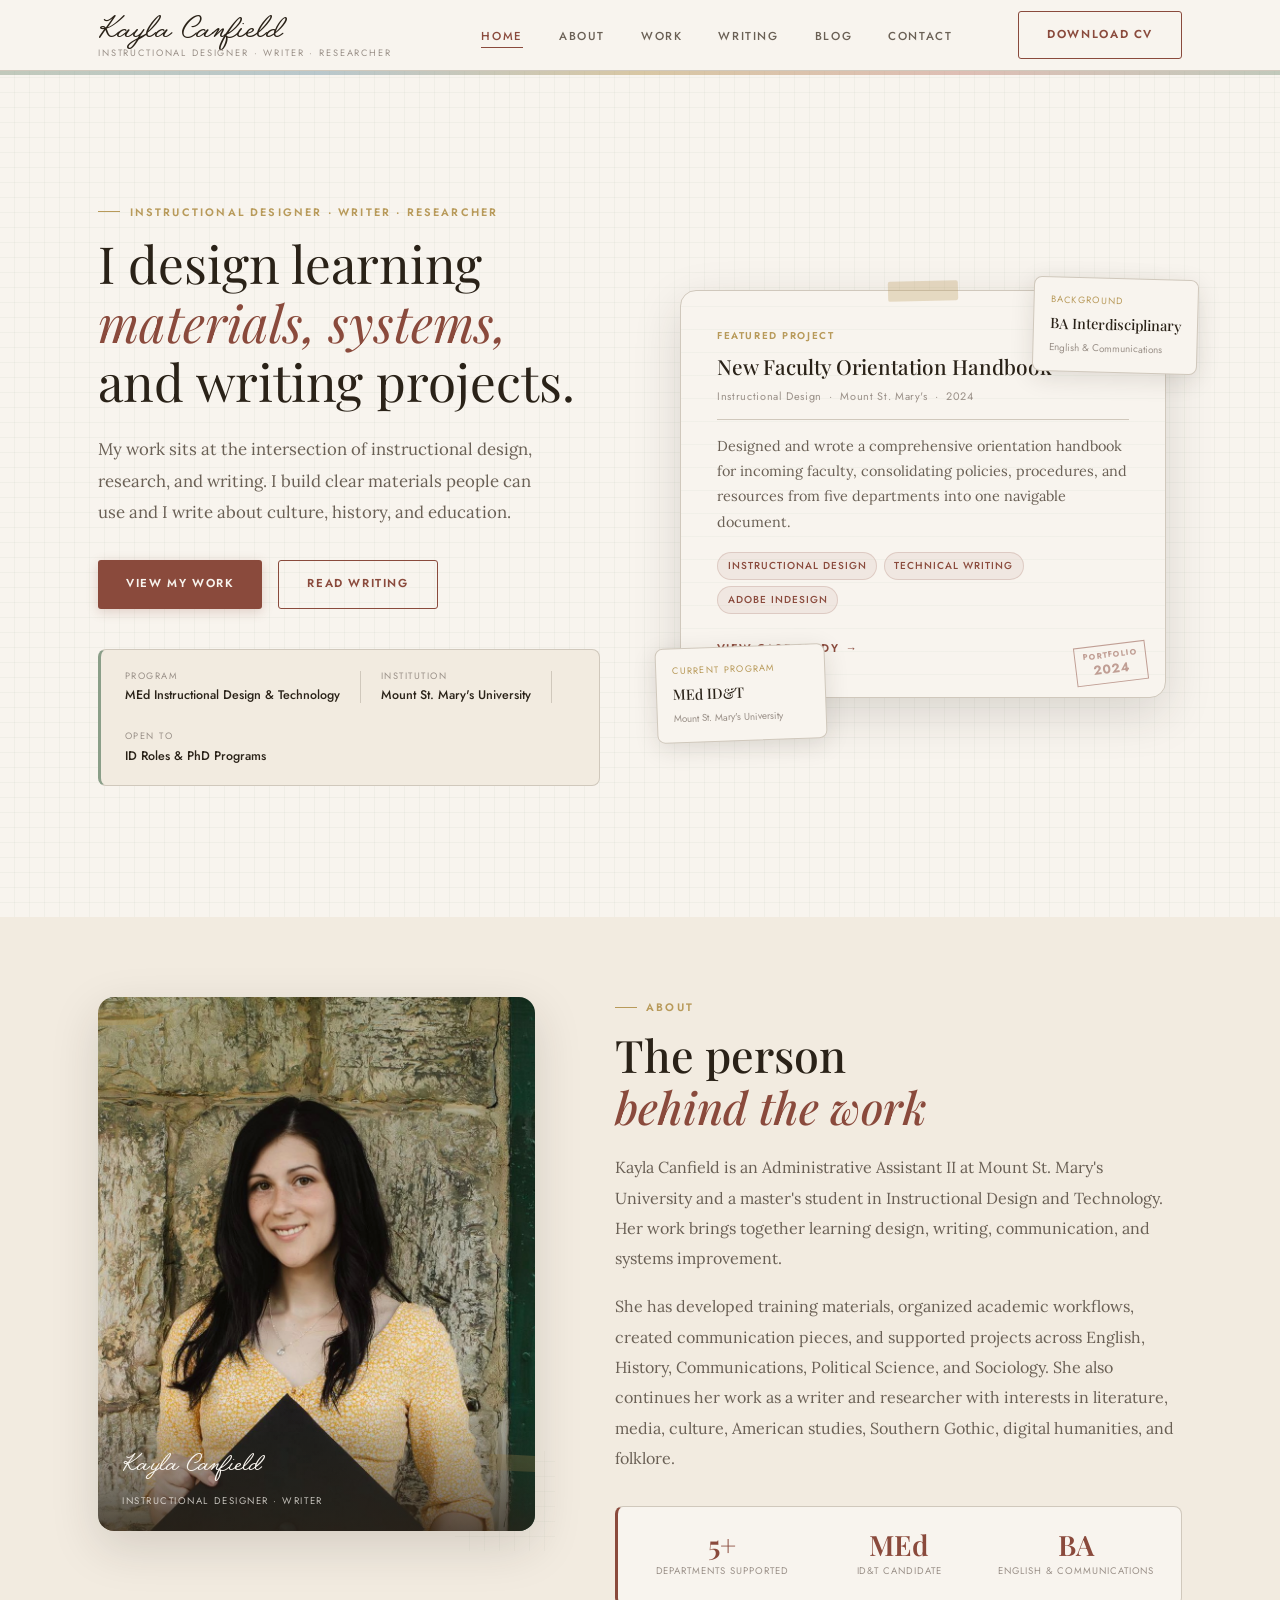
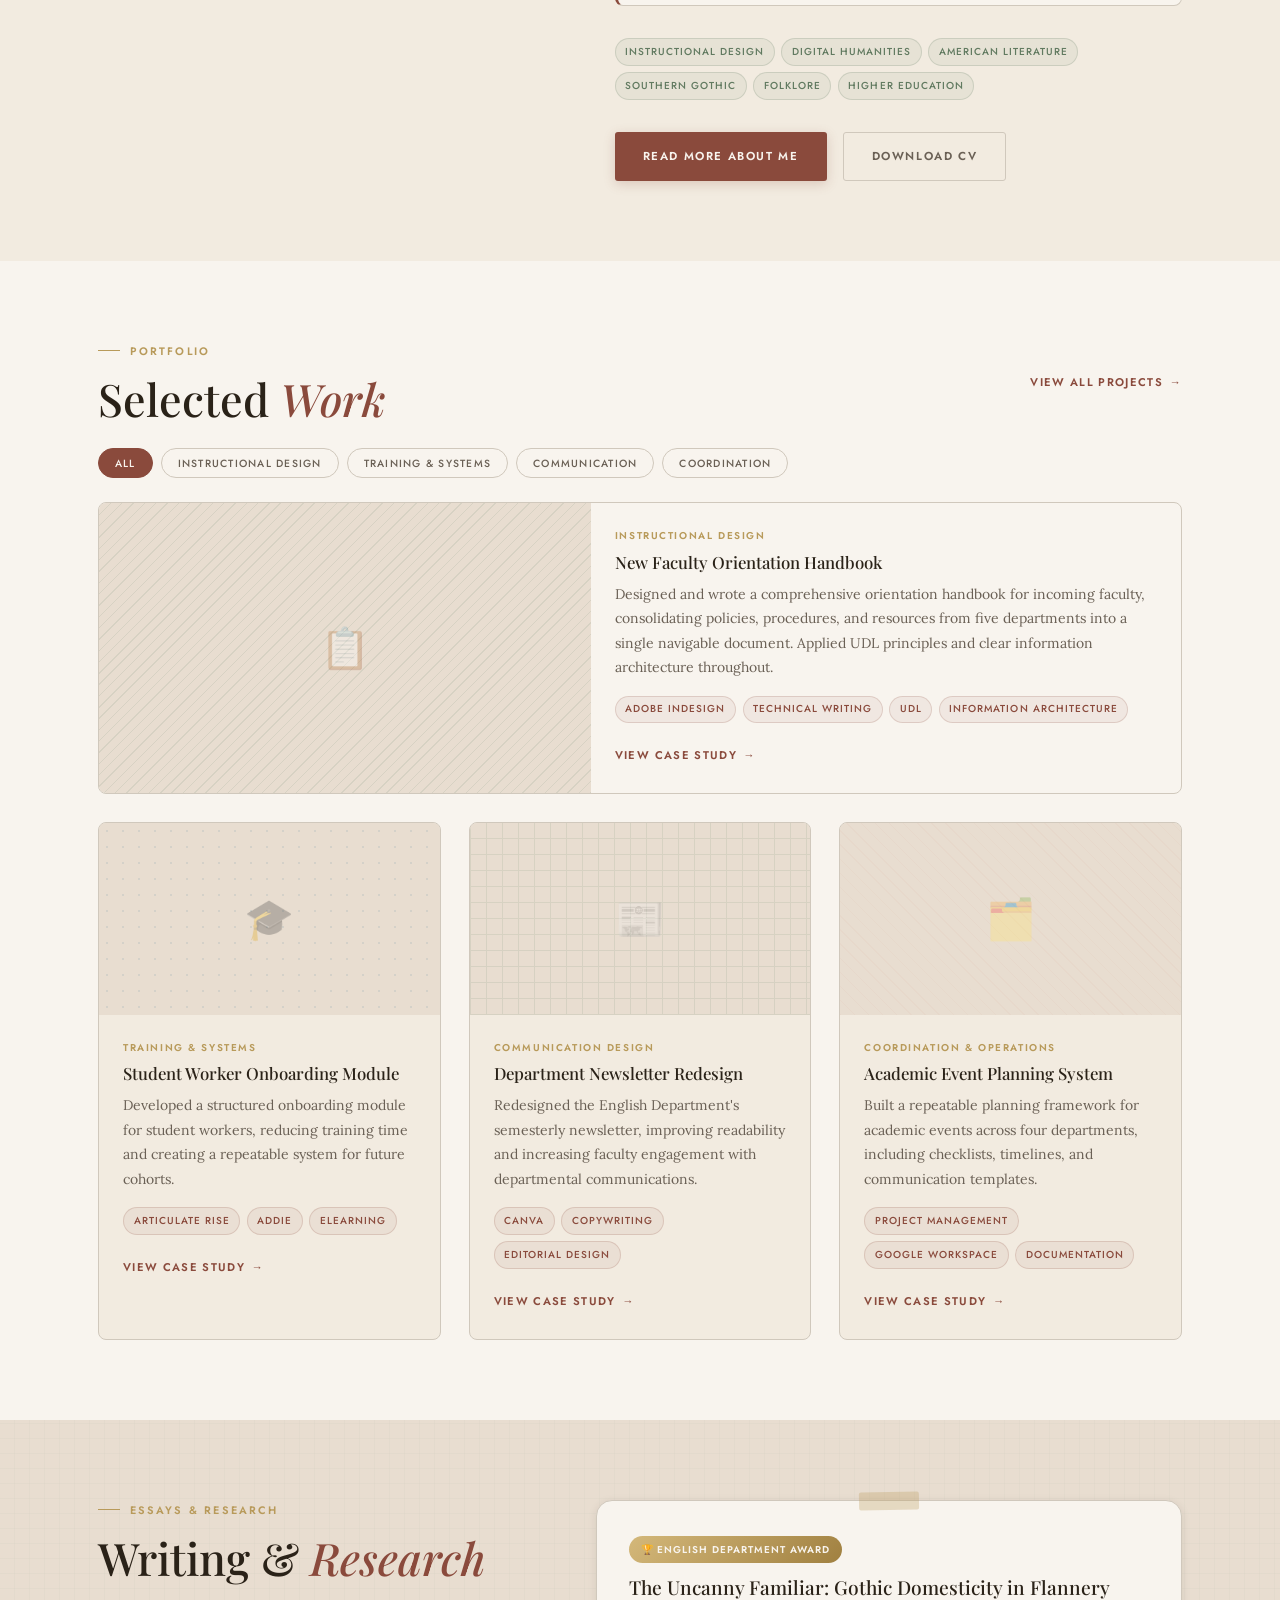
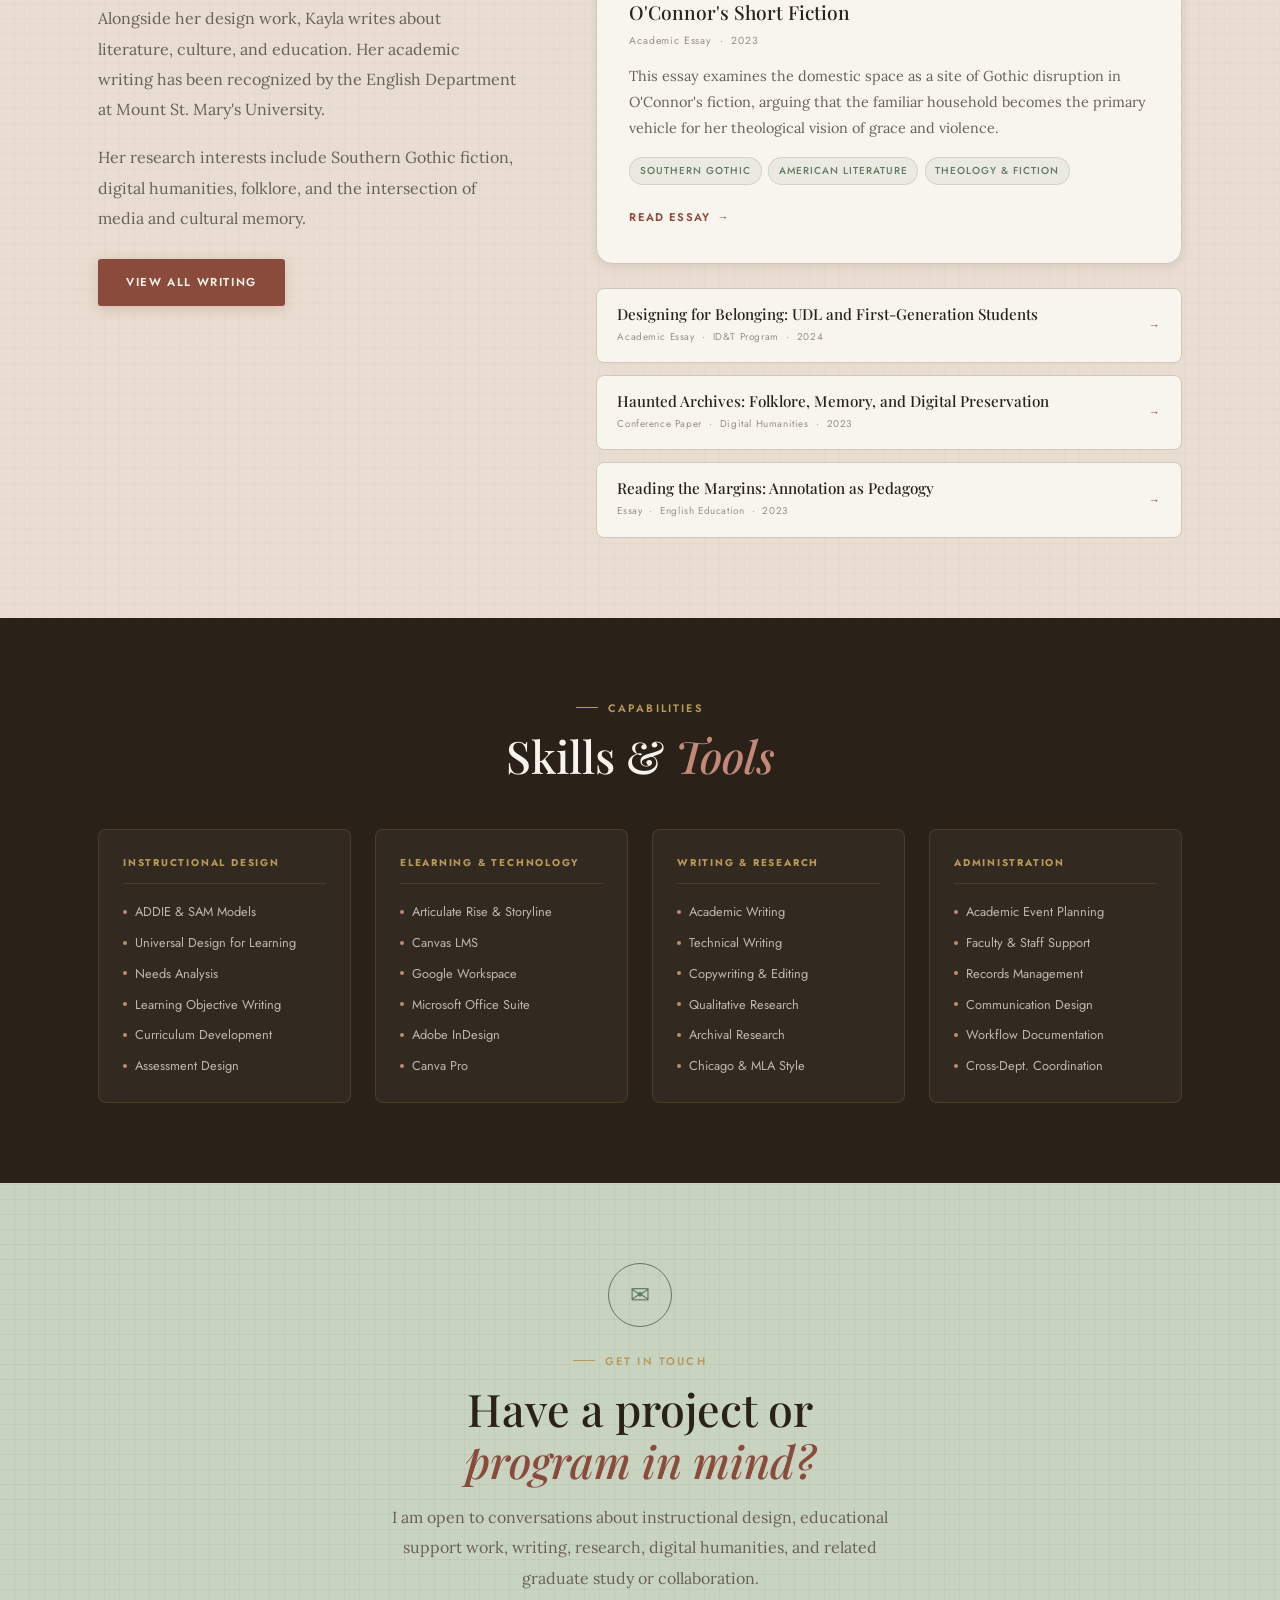
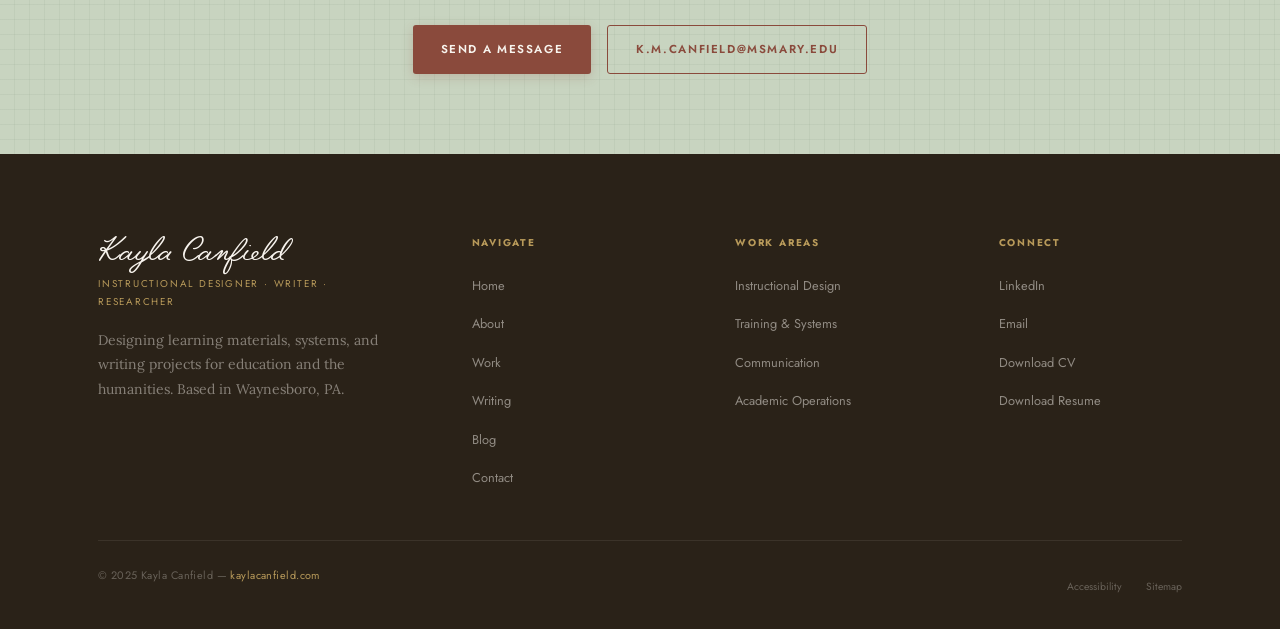
==== index.html @ 8536ea0f "v2: Complete portfolio site rebuild — vintage editorial aesthetic, custom fonts, portrait photo, all" ====
<!DOCTYPE html>
<html lang="en">
<head>
  <meta charset="UTF-8" />
  <meta name="viewport" content="width=device-width, initial-scale=1.0" />
  <title>Kayla Canfield — Instructional Designer &amp; Writer</title>
  <meta name="description" content="Kayla Canfield is an instructional designer, writer, and researcher. She designs learning materials, workplace systems, and academic writing projects for education and the humanities." />
  <meta name="keywords" content="instructional design, educational technology, learning design, higher education, digital humanities, portfolio, Kayla Canfield" />
  <meta property="og:title" content="Kayla Canfield — Instructional Designer &amp; Writer" />
  <meta property="og:description" content="Portfolio of Kayla Canfield: instructional design, writing, and research for education and the humanities." />
  <meta property="og:type" content="website" />
  <meta property="og:url" content="https://kaylacanfield.com" />
  <meta name="twitter:card" content="summary_large_image" />
  <link rel="preconnect" href="https://fonts.googleapis.com" />
  <link rel="preconnect" href="https://fonts.gstatic.com" crossorigin />
  <link href="https://fonts.googleapis.com/css2?family=Playfair+Display:ital,wght@0,400;0,500;0,600;1,400;1,500&family=Lora:ital,wght@0,400;0,500;0,600;1,400&family=Jost:wght@300;400;500;600&display=swap" rel="stylesheet" />
  <link rel="stylesheet" href="assets/css/main.css" />
  <link rel="stylesheet" href="assets/css/home.css" />
  <script type="application/ld+json">
  {
    "@context": "https://schema.org",
    "@type": "Person",
    "name": "Kayla Canfield",
    "url": "https://kaylacanfield.com",
    "jobTitle": "Instructional Designer",
    "description": "Instructional designer, writer, and researcher specializing in education and the humanities.",
    "alumniOf": "Mount St. Mary's University",
    "knowsAbout": ["Instructional Design", "Educational Technology", "Digital Humanities", "American Literature", "Higher Education"]
  }
  </script>
</head>
<body>

<!-- Scroll Progress -->
<div id="scroll-progress"></div>

<!-- Mobile Nav Overlay -->
<nav class="mobile-nav" aria-label="Mobile navigation">
  <a href="index.html">Home</a>
  <a href="pages/about.html">About</a>
  <a href="pages/work.html">Work</a>
  <a href="pages/writing.html">Writing</a>
  <a href="pages/blog.html">Blog</a>
  <a href="pages/contact.html">Contact</a>
</nav>

<!-- ── SITE HEADER ──────────────────────────────────────────── -->
<header class="site-header">
  <div class="header-inner">
    <a href="index.html" class="site-logo" aria-label="Kayla Canfield home">
      <span class="site-logo__name">Kayla Canfield</span>
      <span class="site-logo__tagline">Instructional Designer &middot; Writer &middot; Researcher</span>
    </a>
    <nav aria-label="Primary navigation">
      <ul class="site-nav">
        <li><a href="index.html" class="active">Home</a></li>
        <li><a href="pages/about.html">About</a></li>
        <li><a href="pages/work.html">Work</a></li>
        <li><a href="pages/writing.html">Writing</a></li>
        <li><a href="pages/blog.html">Blog</a></li>
        <li><a href="pages/contact.html">Contact</a></li>
      </ul>
    </nav>
    <div class="header-actions">
      <a href="assets/Canfield_CV.pdf" class="btn btn-outline" target="_blank" rel="noopener">Download CV</a>
      <button class="hamburger" aria-label="Toggle menu" aria-expanded="false">
        <span></span><span></span><span></span>
      </button>
    </div>
  </div>
</header>

<!-- ── HERO ─────────────────────────────────────────────────── -->
<section class="hero" aria-label="Introduction">
  <div class="hero__bg-pattern pattern-gingham"></div>
  <div class="hero__tape-top"></div>

  <div class="hero__inner container">
    <div class="hero__content">
      <p class="eyebrow reveal">Instructional Designer &middot; Writer &middot; Researcher</p>
      <h1 class="hero__headline reveal reveal-delay-1">
        I design learning<br>
        <em>materials, systems,</em><br>
        and writing projects.
      </h1>
      <p class="hero__sub reveal reveal-delay-2">
        My work sits at the intersection of instructional design, research, and writing. I build clear materials people can use and I write about culture, history, and education.
      </p>
      <div class="hero__actions reveal reveal-delay-3">
        <a href="pages/work.html" class="btn btn-primary">View My Work</a>
        <a href="pages/writing.html" class="btn btn-outline">Read Writing</a>
      </div>
      <div class="hero__credentials reveal reveal-delay-4">
        <div class="hero__cred-item">
          <span class="hero__cred-label">Program</span>
          <span class="hero__cred-value">MEd Instructional Design &amp; Technology</span>
        </div>
        <div class="hero__cred-divider"></div>
        <div class="hero__cred-item">
          <span class="hero__cred-label">Institution</span>
          <span class="hero__cred-value">Mount St. Mary's University</span>
        </div>
        <div class="hero__cred-divider"></div>
        <div class="hero__cred-item">
          <span class="hero__cred-label">Open To</span>
          <span class="hero__cred-value">ID Roles &amp; PhD Programs</span>
        </div>
      </div>
    </div>

    <div class="hero__visual reveal reveal-delay-2">
      <!-- Main featured card -->
      <div class="hero__card">
        <div class="hero__card-tape"></div>
        <div class="hero__card-clip">&#x1F4CE;</div>
        <span class="hero__card-cat">Featured Project</span>
        <h2 class="hero__card-title">New Faculty Orientation Handbook</h2>
        <p class="hero__card-meta">Instructional Design &nbsp;&middot;&nbsp; Mount St. Mary's &nbsp;&middot;&nbsp; 2024</p>
        <p class="hero__card-body">Designed and wrote a comprehensive orientation handbook for incoming faculty, consolidating policies, procedures, and resources from five departments into one navigable document.</p>
        <div class="tag-row" style="margin-bottom:1.1rem;">
          <span class="tag">Instructional Design</span>
          <span class="tag">Technical Writing</span>
          <span class="tag">Adobe InDesign</span>
        </div>
        <a href="pages/work.html" class="link-arrow">View Case Study</a>
        <div class="hero__card-stamp">
          <span>Portfolio</span>
          <span style="font-size:0.8rem;font-weight:700;">2024</span>
        </div>
      </div>
      <!-- Floating mini cards -->
      <div class="hero__mini hero__mini--1">
        <span class="hero__mini-label">Current Program</span>
        <span class="hero__mini-value">MEd ID&amp;T</span>
        <span class="hero__mini-sub">Mount St. Mary's University</span>
      </div>
      <div class="hero__mini hero__mini--2">
        <span class="hero__mini-label">Background</span>
        <span class="hero__mini-value">BA Interdisciplinary</span>
        <span class="hero__mini-sub">English &amp; Communications</span>
      </div>
    </div>
  </div>
</section>

<!-- ── ABOUT TEASER ──────────────────────────────────────────── -->
<section class="about-teaser section bg-cream" aria-label="About teaser">
  <div class="container">
    <div class="about-teaser__inner">
      <div class="about-teaser__img-col reveal">
        <div class="about-teaser__frame">
          <img src="assets/images/photos/portrait-hero.jpg"
               alt="Kayla Canfield, instructional designer and writer, holding a graduation cap"
               class="about-teaser__photo"
               loading="lazy" />
          <div class="about-teaser__frame-tape about-teaser__frame-tape--tl"></div>
          <div class="about-teaser__frame-tape about-teaser__frame-tape--br"></div>
          <div class="about-teaser__caption">
            <span class="t-signature" style="font-size:1.6rem;color:var(--c-warm-white);">Kayla Canfield</span>
            <span style="font-family:var(--f-sans);font-size:0.6rem;letter-spacing:0.16em;text-transform:uppercase;color:rgba(248,244,238,0.75);margin-top:2px;">Instructional Designer &middot; Writer</span>
          </div>
        </div>
        <!-- Gingham accent block -->
        <div class="about-teaser__gingham-block pattern-gingham"></div>
      </div>

      <div class="about-teaser__content reveal reveal-delay-1">
        <p class="eyebrow">About</p>
        <h2 class="t-h1" style="margin-bottom:1.25rem;">
          The person<br><em style="color:var(--c-terracotta);">behind the work</em>
        </h2>
        <p class="body-text">
          Kayla Canfield is an Administrative Assistant II at Mount St. Mary's University and a master's student in Instructional Design and Technology. Her work brings together learning design, writing, communication, and systems improvement.
        </p>
        <p class="body-text">
          She has developed training materials, organized academic workflows, created communication pieces, and supported projects across English, History, Communications, Political Science, and Sociology. She also continues her work as a writer and researcher with interests in literature, media, culture, American studies, Southern Gothic, digital humanities, and folklore.
        </p>

        <div class="about-teaser__stats">
          <div class="about-teaser__stat">
            <span class="about-teaser__stat-num">5+</span>
            <span class="about-teaser__stat-lbl">Departments Supported</span>
          </div>
          <div class="about-teaser__stat">
            <span class="about-teaser__stat-num">MEd</span>
            <span class="about-teaser__stat-lbl">ID&amp;T Candidate</span>
          </div>
          <div class="about-teaser__stat">
            <span class="about-teaser__stat-num">BA</span>
            <span class="about-teaser__stat-lbl">English &amp; Communications</span>
          </div>
        </div>

        <div class="about-teaser__interests">
          <span class="tag tag--sage">Instructional Design</span>
          <span class="tag tag--sage">Digital Humanities</span>
          <span class="tag tag--sage">American Literature</span>
          <span class="tag tag--sage">Southern Gothic</span>
          <span class="tag tag--sage">Folklore</span>
          <span class="tag tag--sage">Higher Education</span>
        </div>

        <div style="margin-top:2rem;display:flex;gap:1rem;flex-wrap:wrap;">
          <a href="pages/about.html" class="btn btn-primary">Read More About Me</a>
          <a href="assets/Canfield_CV.pdf" class="btn btn-ghost" target="_blank">Download CV</a>
        </div>
      </div>
    </div>
  </div>
</section>

<!-- ── FEATURED WORK ─────────────────────────────────────────── -->
<section class="featured-work section" aria-label="Featured work">
  <div class="container">
    <div class="section-header flex-between" style="margin-bottom:var(--space-md);">
      <div>
        <p class="eyebrow reveal">Portfolio</p>
        <h2 class="t-h1 reveal reveal-delay-1">Selected <em style="color:var(--c-terracotta);">Work</em></h2>
      </div>
      <a href="pages/work.html" class="link-arrow reveal">View All Projects</a>
    </div>

    <div class="filter-tabs reveal">
      <button class="filter-tab active" data-filter="all">All</button>
      <button class="filter-tab" data-filter="instructional-design">Instructional Design</button>
      <button class="filter-tab" data-filter="training-systems">Training &amp; Systems</button>
      <button class="filter-tab" data-filter="communication">Communication</button>
      <button class="filter-tab" data-filter="coordination">Coordination</button>
    </div>

    <div class="work-grid">

      <!-- Featured wide card -->
      <article class="card card--featured reveal" data-category="instructional-design">
        <div class="card__img">
          <div class="work-card-pattern work-card-pattern--lines"></div>
          <div class="work-card-icon">&#x1F4CB;</div>
        </div>
        <div class="card__body">
          <p class="card__cat">Instructional Design</p>
          <h3 class="card__title">New Faculty Orientation Handbook</h3>
          <p class="card__excerpt">Designed and wrote a comprehensive orientation handbook for incoming faculty, consolidating policies, procedures, and resources from five departments into a single navigable document. Applied UDL principles and clear information architecture throughout.</p>
          <div class="tag-row" style="margin-bottom:1rem;">
            <span class="tag">Adobe InDesign</span>
            <span class="tag">Technical Writing</span>
            <span class="tag">UDL</span>
            <span class="tag">Information Architecture</span>
          </div>
          <a href="pages/work.html#orientation-handbook" class="link-arrow">View Case Study</a>
        </div>
      </article>

      <!-- Card 2 -->
      <article class="card card--paper reveal reveal-delay-1" data-category="training-systems">
        <div class="card__img">
          <div class="work-card-pattern work-card-pattern--dots"></div>
          <div class="work-card-icon">&#x1F393;</div>
        </div>
        <div class="card__body">
          <p class="card__cat">Training &amp; Systems</p>
          <h3 class="card__title">Student Worker Onboarding Module</h3>
          <p class="card__excerpt">Developed a structured onboarding module for student workers, reducing training time and creating a repeatable system for future cohorts.</p>
          <div class="tag-row" style="margin-bottom:1rem;">
            <span class="tag">Articulate Rise</span>
            <span class="tag">ADDIE</span>
            <span class="tag">eLearning</span>
          </div>
          <a href="pages/work.html#student-onboarding" class="link-arrow">View Case Study</a>
        </div>
      </article>

      <!-- Card 3 -->
      <article class="card card--paper reveal reveal-delay-2" data-category="communication">
        <div class="card__img">
          <div class="work-card-pattern work-card-pattern--grid"></div>
          <div class="work-card-icon">&#x1F4F0;</div>
        </div>
        <div class="card__body">
          <p class="card__cat">Communication Design</p>
          <h3 class="card__title">Department Newsletter Redesign</h3>
          <p class="card__excerpt">Redesigned the English Department's semesterly newsletter, improving readability and increasing faculty engagement with departmental communications.</p>
          <div class="tag-row" style="margin-bottom:1rem;">
            <span class="tag">Canva</span>
            <span class="tag">Copywriting</span>
            <span class="tag">Editorial Design</span>
          </div>
          <a href="pages/work.html#newsletter" class="link-arrow">View Case Study</a>
        </div>
      </article>

      <!-- Card 4 -->
      <article class="card card--paper reveal reveal-delay-3" data-category="coordination">
        <div class="card__img">
          <div class="work-card-pattern work-card-pattern--diagonal"></div>
          <div class="work-card-icon">&#x1F5C2;&#xFE0F;</div>
        </div>
        <div class="card__body">
          <p class="card__cat">Coordination &amp; Operations</p>
          <h3 class="card__title">Academic Event Planning System</h3>
          <p class="card__excerpt">Built a repeatable planning framework for academic events across four departments, including checklists, timelines, and communication templates.</p>
          <div class="tag-row" style="margin-bottom:1rem;">
            <span class="tag">Project Management</span>
            <span class="tag">Google Workspace</span>
            <span class="tag">Documentation</span>
          </div>
          <a href="pages/work.html#event-planning" class="link-arrow">View Case Study</a>
        </div>
      </article>

    </div>
  </div>
</section>

<!-- ── WRITING TEASER ────────────────────────────────────────── -->
<section class="writing-teaser section bg-parchment" aria-label="Writing teaser">
  <div class="writing-teaser__gingham pattern-gingham"></div>
  <div class="container" style="position:relative;z-index:1;">
    <div class="writing-teaser__inner">
      <div class="writing-teaser__left reveal">
        <p class="eyebrow">Essays &amp; Research</p>
        <h2 class="t-h1" style="margin-bottom:1.25rem;">Writing &amp; <em style="color:var(--c-terracotta);">Research</em></h2>
        <p class="body-text">
          Alongside her design work, Kayla writes about literature, culture, and education. Her academic writing has been recognized by the English Department at Mount St. Mary's University.
        </p>
        <p class="body-text">
          Her research interests include Southern Gothic fiction, digital humanities, folklore, and the intersection of media and cultural memory.
        </p>
        <a href="pages/writing.html" class="btn btn-primary" style="margin-top:0.5rem;">View All Writing</a>
      </div>

      <div class="writing-teaser__right">
        <!-- Featured writing piece -->
        <div class="writing-featured-card reveal reveal-delay-1">
          <div class="writing-featured-card__tape"></div>
          <span class="badge-award">&#x1F3C6; English Department Award</span>
          <h3 class="writing-featured-card__title">The Uncanny Familiar: Gothic Domesticity in Flannery O'Connor's Short Fiction</h3>
          <p class="writing-featured-card__meta">Academic Essay &nbsp;&middot;&nbsp; 2023</p>
          <p class="writing-featured-card__abstract">
            This essay examines the domestic space as a site of Gothic disruption in O'Connor's fiction, arguing that the familiar household becomes the primary vehicle for her theological vision of grace and violence.
          </p>
          <div class="tag-row" style="margin-bottom:1rem;">
            <span class="tag tag--sage">Southern Gothic</span>
            <span class="tag tag--sage">American Literature</span>
            <span class="tag tag--sage">Theology &amp; Fiction</span>
          </div>
          <a href="pages/writing.html#oconnor-essay" class="link-arrow">Read Essay</a>
        </div>

        <!-- Writing list -->
        <div class="writing-list reveal reveal-delay-2">
          <a href="pages/writing.html" class="writing-list-item">
            <div>
              <div class="writing-list-item__title">Designing for Belonging: UDL and First-Generation Students</div>
              <div class="writing-list-item__meta">Academic Essay &nbsp;&middot;&nbsp; ID&amp;T Program &nbsp;&middot;&nbsp; 2024</div>
            </div>
            <span class="link-arrow" style="flex-shrink:0;"></span>
          </a>
          <a href="pages/writing.html" class="writing-list-item">
            <div>
              <div class="writing-list-item__title">Haunted Archives: Folklore, Memory, and Digital Preservation</div>
              <div class="writing-list-item__meta">Conference Paper &nbsp;&middot;&nbsp; Digital Humanities &nbsp;&middot;&nbsp; 2023</div>
            </div>
            <span class="link-arrow" style="flex-shrink:0;"></span>
          </a>
          <a href="pages/writing.html" class="writing-list-item">
            <div>
              <div class="writing-list-item__title">Reading the Margins: Annotation as Pedagogy</div>
              <div class="writing-list-item__meta">Essay &nbsp;&middot;&nbsp; English Education &nbsp;&middot;&nbsp; 2023</div>
            </div>
            <span class="link-arrow" style="flex-shrink:0;"></span>
          </a>
        </div>
      </div>
    </div>
  </div>
</section>

<!-- ── SKILLS STRIP ──────────────────────────────────────────── -->
<section class="skills-strip section bg-ink" aria-label="Skills and tools">
  <div class="container">
    <div class="skills-strip__header reveal" style="text-align:center;margin-bottom:var(--space-lg);">
      <p class="eyebrow" style="justify-content:center;color:var(--c-gold);">Capabilities</p>
      <h2 class="t-h1" style="color:var(--c-warm-white);">Skills &amp; <em style="color:var(--c-dusty-rose);">Tools</em></h2>
    </div>
    <div class="grid-4">
      <div class="skill-group reveal reveal-delay-1">
        <div class="skill-group__title">Instructional Design</div>
        <ul class="skill-group__list">
          <li>ADDIE &amp; SAM Models</li>
          <li>Universal Design for Learning</li>
          <li>Needs Analysis</li>
          <li>Learning Objective Writing</li>
          <li>Curriculum Development</li>
          <li>Assessment Design</li>
        </ul>
      </div>
      <div class="skill-group reveal reveal-delay-2">
        <div class="skill-group__title">eLearning &amp; Technology</div>
        <ul class="skill-group__list">
          <li>Articulate Rise &amp; Storyline</li>
          <li>Canvas LMS</li>
          <li>Google Workspace</li>
          <li>Microsoft Office Suite</li>
          <li>Adobe InDesign</li>
          <li>Canva Pro</li>
        </ul>
      </div>
      <div class="skill-group reveal reveal-delay-3">
        <div class="skill-group__title">Writing &amp; Research</div>
        <ul class="skill-group__list">
          <li>Academic Writing</li>
          <li>Technical Writing</li>
          <li>Copywriting &amp; Editing</li>
          <li>Qualitative Research</li>
          <li>Archival Research</li>
          <li>Chicago &amp; MLA Style</li>
        </ul>
      </div>
      <div class="skill-group reveal reveal-delay-4">
        <div class="skill-group__title">Administration</div>
        <ul class="skill-group__list">
          <li>Academic Event Planning</li>
          <li>Faculty &amp; Staff Support</li>
          <li>Records Management</li>
          <li>Communication Design</li>
          <li>Workflow Documentation</li>
          <li>Cross-Dept. Coordination</li>
        </ul>
      </div>
    </div>
  </div>
</section>

<!-- ── CONTACT CTA ───────────────────────────────────────────── -->
<section class="contact-cta section bg-sage-light" aria-label="Contact call to action">
  <div class="container" style="text-align:center;">
    <div class="contact-cta__postmark reveal"></div>
    <p class="eyebrow reveal" style="justify-content:center;">Get in Touch</p>
    <h2 class="t-h1 reveal reveal-delay-1" style="margin-bottom:1rem;">
      Have a project or<br><em style="color:var(--c-terracotta);">program in mind?</em>
    </h2>
    <p class="body-text reveal reveal-delay-2" style="max-width:520px;margin:0 auto 2rem;">
      I am open to conversations about instructional design, educational support work, writing, research, digital humanities, and related graduate study or collaboration.
    </p>
    <div class="reveal reveal-delay-3" style="display:flex;gap:1rem;justify-content:center;flex-wrap:wrap;">
      <a href="pages/contact.html" class="btn btn-primary">Send a Message</a>
      <a href="mailto:k.m.canfield@msmary.edu" class="btn btn-outline">k.m.canfield@msmary.edu</a>
    </div>
  </div>
</section>

<!-- ── FOOTER ────────────────────────────────────────────────── -->
<footer class="site-footer" aria-label="Site footer">
  <div class="footer-inner">
    <div class="footer-top">
      <div class="footer-brand">
        <div class="footer-brand__name">Kayla Canfield</div>
        <div class="footer-brand__tagline">Instructional Designer &middot; Writer &middot; Researcher</div>
        <p class="footer-brand__desc">Designing learning materials, systems, and writing projects for education and the humanities. Based in Waynesboro, PA.</p>
      </div>
      <div class="footer-col">
        <div class="footer-col__title">Navigate</div>
        <ul class="footer-links">
          <li><a href="index.html">Home</a></li>
          <li><a href="pages/about.html">About</a></li>
          <li><a href="pages/work.html">Work</a></li>
          <li><a href="pages/writing.html">Writing</a></li>
          <li><a href="pages/blog.html">Blog</a></li>
          <li><a href="pages/contact.html">Contact</a></li>
        </ul>
      </div>
      <div class="footer-col">
        <div class="footer-col__title">Work Areas</div>
        <ul class="footer-links">
          <li><a href="pages/work.html">Instructional Design</a></li>
          <li><a href="pages/work.html">Training &amp; Systems</a></li>
          <li><a href="pages/work.html">Communication</a></li>
          <li><a href="pages/work.html">Academic Operations</a></li>
        </ul>
      </div>
      <div class="footer-col">
        <div class="footer-col__title">Connect</div>
        <ul class="footer-links">
          <li><a href="https://linkedin.com/in/kaylacanfield" target="_blank" rel="noopener">LinkedIn</a></li>
          <li><a href="mailto:k.m.canfield@msmary.edu">Email</a></li>
          <li><a href="assets/Canfield_CV.pdf" target="_blank">Download CV</a></li>
          <li><a href="assets/Canfield_Resume.pdf" target="_blank">Download Resume</a></li>
        </ul>
      </div>
    </div>
    <div class="footer-bottom">
      <p class="footer-copy">&copy; 2025 Kayla Canfield &mdash; <a href="https://kaylacanfield.com">kaylacanfield.com</a></p>
      <ul class="footer-bottom-links">
        <li><a href="#">Accessibility</a></li>
        <li><a href="#">Sitemap</a></li>
      </ul>
    </div>
  </div>
</footer>

<!-- Back to top -->
<button id="back-to-top" aria-label="Back to top" style="position:fixed;bottom:2rem;right:2rem;width:44px;height:44px;border-radius:50%;background:var(--c-terracotta);color:var(--c-warm-white);border:none;cursor:pointer;font-size:1.1rem;box-shadow:var(--shadow-md);opacity:0;transition:opacity 0.3s;z-index:100;" class="">&#x2191;</button>

<script src="assets/js/main.js"></script>
<script>
  // Back to top visibility
  const btt = document.getElementById('back-to-top');
  window.addEventListener('scroll', () => {
    btt.style.opacity = window.scrollY > 500 ? '1' : '0';
    btt.style.pointerEvents = window.scrollY > 500 ? 'all' : 'none';
  });
  btt.addEventListener('click', () => window.scrollTo({top:0,behavior:'smooth'}));
</script>
</body>
</html>
---- assets/css/main.css ----
/* ================================================================
   KAYLA CANFIELD — kaylacanfield.com
   Master Stylesheet v2.0
   Static-first, WordPress-ready
   ================================================================ */

/* ----------------------------------------------------------------
   1. CUSTOM FONTS
   ---------------------------------------------------------------- */
@font-face {
  font-family: 'Jullina';
  src: url('../fonts/web/Jullina-Regular.ttf') format('truetype');
  font-weight: 400;
  font-style: normal;
  font-display: swap;
}

@font-face {
  font-family: 'MeadowNotes';
  src: url('../fonts/web/MeadowNotes.otf') format('opentype');
  font-weight: 400;
  font-style: normal;
  font-display: swap;
}

@font-face {
  font-family: 'RustyTypewriter';
  src: url('../fonts/web/rusty_typewriter.ttf') format('truetype');
  font-weight: 400;
  font-style: normal;
  font-display: swap;
}

/* ----------------------------------------------------------------
   2. DESIGN TOKENS
   ---------------------------------------------------------------- */
:root {
  /* Core Palette — muted, never bright */
  --c-warm-white:    #F8F4EE;
  --c-cream:         #F2EBE0;
  --c-parchment:     #E8DDD0;
  --c-paper:         #EDE4D6;
  --c-blush:         #E2C4B5;
  --c-dusty-rose:    #C4887A;
  --c-mauve:         #A0665A;
  --c-terracotta:    #8A4A3C;
  --c-sage-light:    #C8D4C0;
  --c-sage:          #8A9E88;
  --c-sage-dark:     #617A60;
  --c-dusty-blue:    #7A9BAA;
  --c-steel-blue:    #5A7E8E;
  --c-teal:          #4A7878;
  --c-gold:          #B89A5A;
  --c-gold-light:    #D4B87A;
  --c-antique-gold:  #A08040;
  --c-ink:           #2A2218;
  --c-ink-soft:      #3C3228;
  --c-warm-gray:     #6A6055;
  --c-mid-gray:      #9A9088;
  --c-light-gray:    #D0C8BC;
  --c-rule:          #C8BEB0;

  /* Typography */
  --f-signature:  'Jullina', 'Dancing Script', cursive;
  --f-accent:     'MeadowNotes', 'Playfair Display', serif;
  --f-typewriter: 'RustyTypewriter', 'Courier Prime', monospace;
  --f-serif:      'Playfair Display', Georgia, 'Times New Roman', serif;
  --f-body:       'Lora', Georgia, serif;
  --f-sans:       'Jost', 'Helvetica Neue', Arial, sans-serif;

  /* Spacing */
  --space-xs:  0.375rem;
  --space-sm:  0.75rem;
  --space-md:  1.5rem;
  --space-lg:  3rem;
  --space-xl:  5rem;
  --space-2xl: 8rem;

  /* Radius */
  --r-sm: 3px;
  --r-md: 8px;
  --r-lg: 16px;
  --r-xl: 28px;

  /* Shadows */
  --shadow-xs: 0 1px 4px rgba(42,34,24,0.07);
  --shadow-sm: 0 2px 10px rgba(42,34,24,0.09);
  --shadow-md: 0 6px 24px rgba(42,34,24,0.12);
  --shadow-lg: 0 16px 48px rgba(42,34,24,0.15);

  /* Transitions */
  --t-fast:   0.15s ease;
  --t-normal: 0.25s ease;
  --t-slow:   0.4s ease;

  /* Layout */
  --max-w: 1180px;
  --max-w-text: 720px;
}

/* ----------------------------------------------------------------
   3. RESET & BASE
   ---------------------------------------------------------------- */
*, *::before, *::after {
  box-sizing: border-box;
  margin: 0;
  padding: 0;
}

html {
  font-size: 16px;
  scroll-behavior: smooth;
  -webkit-text-size-adjust: 100%;
}

body {
  font-family: var(--f-body);
  font-size: 1rem;
  line-height: 1.85;
  color: var(--c-warm-gray);
  background-color: var(--c-warm-white);
  overflow-x: hidden;
  -webkit-font-smoothing: antialiased;
}

img, video, svg {
  max-width: 100%;
  height: auto;
  display: block;
}

a {
  color: var(--c-terracotta);
  text-decoration: none;
  transition: color var(--t-fast);
}

a:hover {
  color: var(--c-mauve);
}

h1, h2, h3, h4, h5, h6 {
  font-family: var(--f-serif);
  font-weight: 500;
  color: var(--c-ink);
  line-height: 1.2;
}

p {
  margin-bottom: 1.25rem;
}

p:last-child {
  margin-bottom: 0;
}

ul, ol {
  padding-left: 1.5rem;
}

/* ----------------------------------------------------------------
   4. TYPOGRAPHY SCALE
   ---------------------------------------------------------------- */
.t-signature {
  font-family: var(--f-signature);
  font-weight: 400;
  letter-spacing: 0.01em;
}

.t-accent {
  font-family: var(--f-accent);
  font-weight: 400;
}

.t-typewriter {
  font-family: var(--f-typewriter);
  letter-spacing: 0.04em;
}

.t-serif { font-family: var(--f-serif); }
.t-body  { font-family: var(--f-body); }
.t-sans  { font-family: var(--f-sans); }

.t-display {
  font-family: var(--f-serif);
  font-size: clamp(2.25rem, 4.5vw, 3.75rem);
  font-weight: 400;
  line-height: 1.1;
  color: var(--c-ink);
}

.t-h1 {
  font-family: var(--f-serif);
  font-size: clamp(1.875rem, 3.5vw, 2.875rem);
  font-weight: 500;
  line-height: 1.15;
}

.t-h2 {
  font-family: var(--f-serif);
  font-size: clamp(1.5rem, 2.5vw, 2.125rem);
  font-weight: 500;
  line-height: 1.2;
}

.t-h3 {
  font-family: var(--f-serif);
  font-size: 1.25rem;
  font-weight: 500;
  line-height: 1.3;
}

.t-label {
  font-family: var(--f-sans);
  font-size: 0.68rem;
  font-weight: 600;
  letter-spacing: 0.18em;
  text-transform: uppercase;
}

.t-caption {
  font-family: var(--f-sans);
  font-size: 0.75rem;
  color: var(--c-mid-gray);
  letter-spacing: 0.06em;
}

/* ----------------------------------------------------------------
   5. LAYOUT UTILITIES
   ---------------------------------------------------------------- */
.container {
  max-width: var(--max-w);
  margin-left: auto;
  margin-right: auto;
  padding-left: var(--space-lg);
  padding-right: var(--space-lg);
}

.container--narrow {
  max-width: var(--max-w-text);
}

.section {
  padding-top: var(--space-xl);
  padding-bottom: var(--space-xl);
}

.section--sm {
  padding-top: var(--space-lg);
  padding-bottom: var(--space-lg);
}

.section--lg {
  padding-top: var(--space-2xl);
  padding-bottom: var(--space-2xl);
}

/* Grid helpers */
.grid-2 {
  display: grid;
  grid-template-columns: 1fr 1fr;
  gap: var(--space-lg);
}

.grid-3 {
  display: grid;
  grid-template-columns: repeat(3, 1fr);
  gap: var(--space-md);
}

.grid-4 {
  display: grid;
  grid-template-columns: repeat(4, 1fr);
  gap: var(--space-md);
}

/* Flex helpers */
.flex { display: flex; }
.flex-center { display: flex; align-items: center; justify-content: center; }
.flex-between { display: flex; align-items: center; justify-content: space-between; }
.flex-col { display: flex; flex-direction: column; }
.gap-sm { gap: var(--space-sm); }
.gap-md { gap: var(--space-md); }

/* ----------------------------------------------------------------
   6. COLOR BACKGROUNDS
   ---------------------------------------------------------------- */
.bg-warm-white  { background-color: var(--c-warm-white); }
.bg-cream       { background-color: var(--c-cream); }
.bg-parchment   { background-color: var(--c-parchment); }
.bg-sage-light  { background-color: var(--c-sage-light); }
.bg-dusty-blue  { background-color: #D4E0E8; }
.bg-ink         { background-color: var(--c-ink); }
.bg-terracotta  { background-color: var(--c-terracotta); }

/* ----------------------------------------------------------------
   7. DECORATIVE ELEMENTS
   ---------------------------------------------------------------- */

/* Gingham / plaid pattern overlay */
.pattern-gingham {
  background-image:
    repeating-linear-gradient(
      0deg,
      transparent,
      transparent 14px,
      rgba(138,158,136,0.12) 14px,
      rgba(138,158,136,0.12) 15px
    ),
    repeating-linear-gradient(
      90deg,
      transparent,
      transparent 14px,
      rgba(138,158,136,0.12) 14px,
      rgba(138,158,136,0.12) 15px
    );
}

/* Dot grid */
.pattern-dots {
  background-image: radial-gradient(circle, rgba(138,158,136,0.25) 1px, transparent 1px);
  background-size: 20px 20px;
}

/* Cross-hatch */
.pattern-crosshatch {
  background-image:
    repeating-linear-gradient(45deg, rgba(184,154,90,0.07) 0, rgba(184,154,90,0.07) 1px, transparent 0, transparent 50%),
    repeating-linear-gradient(-45deg, rgba(184,154,90,0.07) 0, rgba(184,154,90,0.07) 1px, transparent 0, transparent 50%);
  background-size: 12px 12px;
}

/* Paper texture overlay */
.texture-paper::before {
  content: '';
  position: absolute;
  inset: 0;
  background-image: url("data:image/svg+xml,%3Csvg xmlns='http://www.w3.org/2000/svg' width='300' height='300'%3E%3Cfilter id='noise'%3E%3CfeTurbulence type='fractalNoise' baseFrequency='0.65' numOctaves='3' stitchTiles='stitch'/%3E%3CfeColorMatrix type='saturate' values='0'/%3E%3C/filter%3E%3Crect width='300' height='300' filter='url(%23noise)' opacity='0.04'/%3E%3C/svg%3E");
  pointer-events: none;
  z-index: 0;
}

/* Tape strip */
.tape {
  display: block;
  width: 72px;
  height: 20px;
  background: rgba(184,154,90,0.32);
  border-radius: 2px;
  position: absolute;
}

.tape--horizontal {
  transform: rotate(-1.5deg);
}

.tape--vertical {
  width: 20px;
  height: 72px;
  transform: rotate(2deg);
}

/* Gold rule */
.rule-gold {
  height: 1px;
  background: linear-gradient(90deg, transparent, var(--c-gold), transparent);
  border: none;
  opacity: 0.55;
  margin: var(--space-lg) 0;
}

.rule-gold--sm {
  margin: var(--space-md) 0;
}

/* Section eyebrow label */
.eyebrow {
  font-family: var(--f-sans);
  font-size: 0.68rem;
  font-weight: 600;
  letter-spacing: 0.2em;
  text-transform: uppercase;
  color: var(--c-gold);
  display: flex;
  align-items: center;
  gap: 0.6rem;
  margin-bottom: 0.75rem;
}

.eyebrow::before {
  content: '';
  display: inline-block;
  width: 22px;
  height: 1px;
  background: var(--c-gold);
  flex-shrink: 0;
}

/* Stamp decoration */
.stamp {
  display: inline-flex;
  flex-direction: column;
  align-items: center;
  justify-content: center;
  border: 1.5px solid var(--c-terracotta);
  padding: 0.3rem 0.5rem;
  font-family: var(--f-sans);
  font-size: 0.55rem;
  font-weight: 700;
  letter-spacing: 0.14em;
  text-transform: uppercase;
  color: var(--c-terracotta);
  opacity: 0.55;
  transform: rotate(-7deg);
  line-height: 1.3;
}

/* Postmark circle */
.postmark {
  width: 56px;
  height: 56px;
  border-radius: 50%;
  border: 1.5px solid var(--c-mid-gray);
  display: flex;
  flex-direction: column;
  align-items: center;
  justify-content: center;
  font-family: var(--f-sans);
  font-size: 0.5rem;
  letter-spacing: 0.1em;
  text-transform: uppercase;
  color: var(--c-mid-gray);
  opacity: 0.5;
  line-height: 1.4;
}

/* ----------------------------------------------------------------
   8. TAGS & BADGES
   ---------------------------------------------------------------- */
.tag {
  display: inline-block;
  font-family: var(--f-sans);
  font-size: 0.63rem;
  font-weight: 500;
  letter-spacing: 0.1em;
  text-transform: uppercase;
  color: var(--c-terracotta);
  background: rgba(138,74,60,0.07);
  border: 1px solid rgba(138,74,60,0.18);
  padding: 0.22rem 0.6rem;
  border-radius: 20px;
}

.tag--sage {
  color: var(--c-sage-dark);
  background: rgba(97,122,96,0.08);
  border-color: rgba(97,122,96,0.2);
}

.tag--blue {
  color: var(--c-steel-blue);
  background: rgba(90,126,142,0.08);
  border-color: rgba(90,126,142,0.2);
}

.tag--gold {
  color: var(--c-antique-gold);
  background: rgba(160,128,64,0.08);
  border-color: rgba(160,128,64,0.2);
}

.badge-award {
  display: inline-flex;
  align-items: center;
  gap: 0.35rem;
  background: linear-gradient(135deg, var(--c-gold-light), var(--c-antique-gold));
  color: var(--c-warm-white);
  font-family: var(--f-sans);
  font-size: 0.62rem;
  font-weight: 600;
  letter-spacing: 0.1em;
  text-transform: uppercase;
  padding: 0.28rem 0.7rem;
  border-radius: 20px;
}

.tag-row {
  display: flex;
  flex-wrap: wrap;
  gap: 0.4rem;
}

/* ----------------------------------------------------------------
   9. BUTTONS
   ---------------------------------------------------------------- */
.btn {
  display: inline-flex;
  align-items: center;
  gap: 0.5rem;
  font-family: var(--f-sans);
  font-size: 0.72rem;
  font-weight: 600;
  letter-spacing: 0.14em;
  text-transform: uppercase;
  padding: 0.8rem 1.75rem;
  border-radius: var(--r-sm);
  border: none;
  cursor: pointer;
  transition: all var(--t-normal);
  text-decoration: none;
  white-space: nowrap;
}

.btn-primary {
  background: var(--c-terracotta);
  color: var(--c-warm-white);
  box-shadow: 0 3px 12px rgba(138,74,60,0.22);
}

.btn-primary:hover {
  background: var(--c-mauve);
  color: var(--c-warm-white);
  transform: translateY(-1px);
  box-shadow: 0 5px 18px rgba(138,74,60,0.3);
}

.btn-outline {
  background: transparent;
  color: var(--c-terracotta);
  border: 1.5px solid var(--c-terracotta);
}

.btn-outline:hover {
  background: var(--c-terracotta);
  color: var(--c-warm-white);
}

.btn-sage {
  background: var(--c-sage);
  color: var(--c-warm-white);
}

.btn-sage:hover {
  background: var(--c-sage-dark);
  color: var(--c-warm-white);
}

.btn-ghost {
  background: transparent;
  color: var(--c-warm-gray);
  border: 1px solid var(--c-light-gray);
}

.btn-ghost:hover {
  border-color: var(--c-terracotta);
  color: var(--c-terracotta);
}

.link-arrow {
  display: inline-flex;
  align-items: center;
  gap: 0.4rem;
  font-family: var(--f-sans);
  font-size: 0.7rem;
  font-weight: 600;
  letter-spacing: 0.12em;
  text-transform: uppercase;
  color: var(--c-terracotta);
  transition: gap var(--t-fast), color var(--t-fast);
}

.link-arrow::after {
  content: '→';
  transition: transform var(--t-fast);
}

.link-arrow:hover {
  color: var(--c-mauve);
  gap: 0.6rem;
}

/* ----------------------------------------------------------------
   10. CARDS
   ---------------------------------------------------------------- */
.card {
  background: var(--c-warm-white);
  border: 1px solid var(--c-light-gray);
  border-radius: var(--r-md);
  overflow: hidden;
  transition: transform var(--t-normal), box-shadow var(--t-normal);
}

.card:hover {
  transform: translateY(-3px);
  box-shadow: var(--shadow-md);
}

.card__img {
  aspect-ratio: 16 / 9;
  overflow: hidden;
  position: relative;
  background: var(--c-parchment);
}

.card__img img {
  width: 100%;
  height: 100%;
  object-fit: cover;
  transition: transform var(--t-slow);
}

.card:hover .card__img img {
  transform: scale(1.03);
}

.card__body {
  padding: 1.5rem;
}

.card__cat {
  font-family: var(--f-sans);
  font-size: 0.62rem;
  font-weight: 600;
  letter-spacing: 0.16em;
  text-transform: uppercase;
  color: var(--c-gold);
  margin-bottom: 0.4rem;
}

.card__title {
  font-family: var(--f-serif);
  font-size: 1.05rem;
  font-weight: 500;
  color: var(--c-ink);
  line-height: 1.3;
  margin-bottom: 0.5rem;
}

.card__excerpt {
  font-size: 0.875rem;
  line-height: 1.75;
  color: var(--c-warm-gray);
  margin-bottom: 1rem;
}

/* Paper note card (with tape decoration) */
.card--paper {
  background: var(--c-cream);
  position: relative;
}

.card--paper::before {
  content: '';
  position: absolute;
  top: -9px;
  left: 50%;
  transform: translateX(-50%) rotate(-1.5deg);
  width: 64px;
  height: 18px;
  background: rgba(184,154,90,0.3);
  border-radius: 2px;
}

/* Featured card (horizontal) */
.card--featured {
  display: grid;
  grid-template-columns: 1fr 1.1fr;
}

.card--featured .card__img {
  aspect-ratio: auto;
  min-height: 260px;
}

/* ----------------------------------------------------------------
   11. FORM ELEMENTS
   ---------------------------------------------------------------- */
.form-group {
  margin-bottom: 1.25rem;
}

.form-label {
  display: block;
  font-family: var(--f-sans);
  font-size: 0.68rem;
  font-weight: 600;
  letter-spacing: 0.12em;
  text-transform: uppercase;
  color: var(--c-warm-gray);
  margin-bottom: 0.4rem;
}

.form-input,
.form-textarea,
.form-select {
  width: 100%;
  font-family: var(--f-body);
  font-size: 0.9375rem;
  color: var(--c-ink);
  background: var(--c-cream);
  border: 1px solid var(--c-light-gray);
  border-radius: var(--r-sm);
  padding: 0.75rem 1rem;
  transition: border-color var(--t-fast), background var(--t-fast);
  outline: none;
  appearance: none;
}

.form-input:focus,
.form-textarea:focus,
.form-select:focus {
  border-color: var(--c-sage);
  background: var(--c-warm-white);
  box-shadow: 0 0 0 3px rgba(138,158,136,0.12);
}

.form-textarea {
  min-height: 130px;
  resize: vertical;
  line-height: 1.7;
}

.form-row {
  display: grid;
  grid-template-columns: 1fr 1fr;
  gap: 1rem;
}

/* ----------------------------------------------------------------
   12. NAVIGATION
   ---------------------------------------------------------------- */
.site-header {
  position: sticky;
  top: 0;
  z-index: 200;
  background: rgba(248,244,238,0.96);
  backdrop-filter: blur(8px);
  -webkit-backdrop-filter: blur(8px);
  border-bottom: 1px solid var(--c-light-gray);
  transition: box-shadow var(--t-normal);
}

.site-header.scrolled {
  box-shadow: var(--shadow-sm);
}

.header-inner {
  display: flex;
  align-items: center;
  justify-content: space-between;
  height: 70px;
  max-width: var(--max-w);
  margin: 0 auto;
  padding: 0 var(--space-lg);
}

.site-logo {
  display: flex;
  flex-direction: column;
  line-height: 1;
  text-decoration: none;
}

.site-logo__name {
  font-family: var(--f-signature);
  font-size: 2.1rem;
  color: var(--c-ink);
  line-height: 1;
  letter-spacing: 0.01em;
}

.site-logo__tagline {
  font-family: var(--f-sans);
  font-size: 0.58rem;
  letter-spacing: 0.2em;
  text-transform: uppercase;
  color: var(--c-mid-gray);
  margin-top: 1px;
}

.site-logo:hover .site-logo__name {
  color: var(--c-terracotta);
}

.site-nav {
  display: flex;
  align-items: center;
  gap: 2.25rem;
  list-style: none;
}

.site-nav a {
  font-family: var(--f-sans);
  font-size: 0.72rem;
  font-weight: 500;
  letter-spacing: 0.14em;
  text-transform: uppercase;
  color: var(--c-warm-gray);
  position: relative;
  padding-bottom: 2px;
  transition: color var(--t-fast);
}

.site-nav a::after {
  content: '';
  position: absolute;
  bottom: -2px;
  left: 0;
  width: 0;
  height: 1px;
  background: var(--c-terracotta);
  transition: width var(--t-normal);
}

.site-nav a:hover,
.site-nav a.active {
  color: var(--c-terracotta);
}

.site-nav a:hover::after,
.site-nav a.active::after {
  width: 100%;
}

.header-actions {
  display: flex;
  align-items: center;
  gap: 1rem;
}

/* Mobile hamburger */
.hamburger {
  display: none;
  flex-direction: column;
  gap: 5px;
  cursor: pointer;
  padding: 4px;
  background: none;
  border: none;
}

.hamburger span {
  display: block;
  width: 24px;
  height: 1.5px;
  background: var(--c-ink);
  transition: all var(--t-normal);
  transform-origin: center;
}

.hamburger.open span:nth-child(1) { transform: translateY(6.5px) rotate(45deg); }
.hamburger.open span:nth-child(2) { opacity: 0; transform: scaleX(0); }
.hamburger.open span:nth-child(3) { transform: translateY(-6.5px) rotate(-45deg); }

/* Mobile nav overlay */
.mobile-nav {
  display: none;
  position: fixed;
  inset: 0;
  background: var(--c-warm-white);
  z-index: 190;
  flex-direction: column;
  align-items: center;
  justify-content: center;
  gap: 2rem;
  opacity: 0;
  pointer-events: none;
  transition: opacity var(--t-normal);
}

.mobile-nav.open {
  display: flex;
  opacity: 1;
  pointer-events: all;
}

.mobile-nav a {
  font-family: var(--f-serif);
  font-size: 1.75rem;
  font-weight: 400;
  color: var(--c-ink);
  letter-spacing: 0.02em;
}

.mobile-nav a:hover {
  color: var(--c-terracotta);
}

/* ----------------------------------------------------------------
   13. SCROLL PROGRESS BAR
   ---------------------------------------------------------------- */
#scroll-progress {
  position: fixed;
  top: 0;
  left: 0;
  height: 2px;
  background: linear-gradient(90deg, var(--c-sage), var(--c-terracotta), var(--c-gold));
  z-index: 9999;
  width: 0%;
  transition: width 0.08s linear;
}

/* ----------------------------------------------------------------
   14. FOOTER
   ---------------------------------------------------------------- */
.site-footer {
  background: var(--c-ink);
  color: rgba(248,244,238,0.55);
  padding: var(--space-xl) 0 var(--space-md);
}

.footer-inner {
  max-width: var(--max-w);
  margin: 0 auto;
  padding: 0 var(--space-lg);
}

.footer-top {
  display: grid;
  grid-template-columns: 1.6fr 1fr 1fr 1fr;
  gap: var(--space-xl);
  padding-bottom: var(--space-lg);
  border-bottom: 1px solid rgba(248,244,238,0.08);
  margin-bottom: var(--space-md);
}

.footer-brand__name {
  font-family: var(--f-signature);
  font-size: 2.25rem;
  color: var(--c-warm-white);
  line-height: 1;
  margin-bottom: 0.3rem;
}

.footer-brand__tagline {
  font-family: var(--f-sans);
  font-size: 0.62rem;
  letter-spacing: 0.18em;
  text-transform: uppercase;
  color: var(--c-gold);
  margin-bottom: 1rem;
}

.footer-brand__desc {
  font-size: 0.875rem;
  line-height: 1.75;
  color: rgba(248,244,238,0.45);
}

.footer-col__title {
  font-family: var(--f-sans);
  font-size: 0.62rem;
  font-weight: 700;
  letter-spacing: 0.18em;
  text-transform: uppercase;
  color: var(--c-gold);
  margin-bottom: 1.1rem;
}

.footer-links {
  list-style: none;
  padding: 0;
  display: flex;
  flex-direction: column;
  gap: 0.55rem;
}

.footer-links a {
  font-family: var(--f-sans);
  font-size: 0.8rem;
  color: rgba(248,244,238,0.5);
  transition: color var(--t-fast);
}

.footer-links a:hover {
  color: var(--c-warm-white);
}

.footer-bottom {
  display: flex;
  align-items: center;
  justify-content: space-between;
  flex-wrap: wrap;
  gap: 1rem;
}

.footer-copy {
  font-family: var(--f-sans);
  font-size: 0.68rem;
  color: rgba(248,244,238,0.3);
  letter-spacing: 0.04em;
}

.footer-copy a {
  color: var(--c-gold);
}

.footer-bottom-links {
  list-style: none;
  padding: 0;
  display: flex;
  gap: 1.5rem;
}

.footer-bottom-links a {
  font-family: var(--f-sans);
  font-size: 0.65rem;
  color: rgba(248,244,238,0.3);
}

.footer-bottom-links a:hover {
  color: var(--c-gold);
}

/* ----------------------------------------------------------------
   15. FILTER TABS
   ---------------------------------------------------------------- */
.filter-tabs {
  display: flex;
  flex-wrap: wrap;
  gap: 0.5rem;
  margin-bottom: var(--space-md);
}

.filter-tab {
  font-family: var(--f-sans);
  font-size: 0.65rem;
  font-weight: 500;
  letter-spacing: 0.12em;
  text-transform: uppercase;
  color: var(--c-warm-gray);
  background: var(--c-warm-white);
  border: 1px solid var(--c-light-gray);
  padding: 0.4rem 1rem;
  border-radius: 20px;
  cursor: pointer;
  transition: all var(--t-fast);
}

.filter-tab:hover,
.filter-tab.active {
  background: var(--c-terracotta);
  color: var(--c-warm-white);
  border-color: var(--c-terracotta);
}

/* ----------------------------------------------------------------
   16. SCROLL REVEAL
   ---------------------------------------------------------------- */
.reveal {
  opacity: 0;
  transform: translateY(22px);
  transition: opacity 0.55s ease, transform 0.55s ease;
}

.reveal.visible {
  opacity: 1;
  transform: translateY(0);
}

.reveal-delay-1 { transition-delay: 0.1s; }
.reveal-delay-2 { transition-delay: 0.2s; }
.reveal-delay-3 { transition-delay: 0.3s; }
.reveal-delay-4 { transition-delay: 0.4s; }

/* ----------------------------------------------------------------
   17. RESPONSIVE BREAKPOINTS
   ---------------------------------------------------------------- */
@media (max-width: 1100px) {
  .container { padding-left: var(--space-md); padding-right: var(--space-md); }
  .footer-top { grid-template-columns: 1fr 1fr; gap: var(--space-lg); }
  .grid-4 { grid-template-columns: repeat(2, 1fr); }
}

@media (max-width: 860px) {
  .grid-3 { grid-template-columns: 1fr 1fr; }
  .card--featured { grid-template-columns: 1fr; }
  .card--featured .card__img { min-height: 220px; }
  .site-nav { display: none; }
  .header-actions .btn { display: none; }
  .hamburger { display: flex; }
}

@media (max-width: 640px) {
  :root { --space-lg: 1.5rem; --space-xl: 3.5rem; }
  .grid-2 { grid-template-columns: 1fr; }
  .grid-3 { grid-template-columns: 1fr; }
  .grid-4 { grid-template-columns: 1fr; }
  .form-row { grid-template-columns: 1fr; }
  .footer-top { grid-template-columns: 1fr; gap: var(--space-md); }
  .footer-bottom { flex-direction: column; align-items: flex-start; }
}
---- assets/css/home.css ----
/* ================================================================
   HOME PAGE — home.css
   ================================================================ */

/* ── HERO ─────────────────────────────────────────────────── */
.hero {
  position: relative;
  min-height: 94vh;
  display: flex;
  align-items: center;
  overflow: hidden;
  background: var(--c-warm-white);
}

.hero__bg-pattern {
  position: absolute;
  inset: 0;
  opacity: 0.6;
  pointer-events: none;
}

.hero__tape-top {
  position: absolute;
  top: 0; left: 0; right: 0;
  height: 4px;
  background: linear-gradient(90deg,
    var(--c-sage) 0%,
    var(--c-dusty-blue) 25%,
    var(--c-gold) 50%,
    var(--c-dusty-rose) 75%,
    var(--c-sage) 100%
  );
  opacity: 0.5;
}

.hero__inner {
  display: grid;
  grid-template-columns: 1fr 1fr;
  gap: 5rem;
  align-items: center;
  padding-top: 5rem;
  padding-bottom: 5rem;
  position: relative;
  z-index: 1;
}

.hero__headline {
  font-family: var(--f-serif);
  font-size: clamp(2.25rem, 4vw, 3.5rem);
  font-weight: 400;
  color: var(--c-ink);
  line-height: 1.15;
  margin-bottom: 1.5rem;
}

.hero__headline em {
  font-style: italic;
  color: var(--c-terracotta);
}

.hero__sub {
  font-size: 1.05rem;
  line-height: 1.85;
  color: var(--c-warm-gray);
  max-width: 460px;
  margin-bottom: 2rem;
}

.hero__actions {
  display: flex;
  gap: 1rem;
  flex-wrap: wrap;
  margin-bottom: 2.5rem;
}

.hero__credentials {
  display: flex;
  align-items: center;
  gap: 1.25rem;
  flex-wrap: wrap;
  padding: 1.1rem 1.5rem;
  background: var(--c-cream);
  border: 1px solid var(--c-light-gray);
  border-radius: var(--r-md);
  border-left: 3px solid var(--c-sage);
}

.hero__cred-item {
  display: flex;
  flex-direction: column;
}

.hero__cred-label {
  font-family: var(--f-sans);
  font-size: 0.58rem;
  letter-spacing: 0.16em;
  text-transform: uppercase;
  color: var(--c-mid-gray);
}

.hero__cred-value {
  font-family: var(--f-sans);
  font-size: 0.78rem;
  font-weight: 500;
  color: var(--c-ink);
}

.hero__cred-divider {
  width: 1px;
  height: 32px;
  background: var(--c-light-gray);
  flex-shrink: 0;
}

/* Hero visual column */
.hero__visual {
  position: relative;
  padding: 2rem 1rem 2rem 0;
}

.hero__card {
  background: var(--c-warm-white);
  border: 1px solid var(--c-light-gray);
  border-radius: var(--r-lg);
  padding: 2.25rem;
  box-shadow: var(--shadow-lg);
  position: relative;
  background-image:
    repeating-linear-gradient(0deg, transparent, transparent 22px, rgba(138,158,136,0.06) 22px, rgba(138,158,136,0.06) 23px);
}

.hero__card-tape {
  position: absolute;
  top: -10px;
  left: 50%;
  transform: translateX(-50%) rotate(-1.5deg);
  width: 70px;
  height: 20px;
  background: rgba(184,154,90,0.3);
  border-radius: 2px;
}

.hero__card-clip {
  position: absolute;
  top: -14px;
  right: 44px;
  font-size: 1.4rem;
  transform: rotate(10deg);
  opacity: 0.65;
}

.hero__card-cat {
  font-family: var(--f-sans);
  font-size: 0.62rem;
  font-weight: 600;
  letter-spacing: 0.16em;
  text-transform: uppercase;
  color: var(--c-gold);
  display: block;
  margin-bottom: 0.5rem;
}

.hero__card-title {
  font-family: var(--f-serif);
  font-size: 1.3rem;
  font-weight: 500;
  color: var(--c-ink);
  line-height: 1.3;
  margin-bottom: 0.35rem;
}

.hero__card-meta {
  font-family: var(--f-sans);
  font-size: 0.68rem;
  color: var(--c-mid-gray);
  letter-spacing: 0.06em;
  margin-bottom: 0.85rem;
}

.hero__card-body {
  font-size: 0.9rem;
  line-height: 1.75;
  color: var(--c-warm-gray);
  margin-bottom: 1.1rem;
  padding-top: 0.85rem;
  border-top: 1px solid var(--c-light-gray);
}

.hero__card-stamp {
  position: absolute;
  bottom: 14px;
  right: 18px;
  display: flex;
  flex-direction: column;
  align-items: center;
  border: 1.5px solid var(--c-terracotta);
  padding: 0.25rem 0.45rem;
  font-family: var(--f-sans);
  font-size: 0.5rem;
  font-weight: 700;
  letter-spacing: 0.14em;
  text-transform: uppercase;
  color: var(--c-terracotta);
  opacity: 0.5;
  transform: rotate(-7deg);
  line-height: 1.4;
}

/* Floating mini cards */
.hero__mini {
  position: absolute;
  background: var(--c-warm-white);
  border: 1px solid var(--c-light-gray);
  border-radius: var(--r-md);
  padding: 0.8rem 1rem;
  box-shadow: var(--shadow-md);
  display: flex;
  flex-direction: column;
  gap: 0.15rem;
}

.hero__mini--1 {
  bottom: -10px;
  left: -24px;
  width: 170px;
  transform: rotate(-2deg);
}

.hero__mini--2 {
  top: 20px;
  right: -16px;
  width: 165px;
  transform: rotate(1.5deg);
}

.hero__mini-label {
  font-family: var(--f-sans);
  font-size: 0.58rem;
  letter-spacing: 0.14em;
  text-transform: uppercase;
  color: var(--c-gold);
}

.hero__mini-value {
  font-family: var(--f-serif);
  font-size: 0.9rem;
  font-weight: 500;
  color: var(--c-ink);
}

.hero__mini-sub {
  font-family: var(--f-sans);
  font-size: 0.62rem;
  color: var(--c-mid-gray);
}

/* ── ABOUT TEASER ──────────────────────────────────────────── */
.about-teaser__inner {
  display: grid;
  grid-template-columns: 1fr 1.3fr;
  gap: 5rem;
  align-items: start;
}

.about-teaser__frame {
  position: relative;
  border-radius: var(--r-lg);
  overflow: hidden;
  box-shadow: var(--shadow-lg);
}

.about-teaser__photo {
  width: 100%;
  height: 100%;
  object-fit: cover;
  display: block;
  filter: saturate(0.92) brightness(1.02);
}

.about-teaser__frame-tape {
  position: absolute;
  width: 52px;
  height: 16px;
  background: rgba(184,154,90,0.35);
  border-radius: 2px;
}

.about-teaser__frame-tape--tl {
  top: 12px;
  left: -6px;
  transform: rotate(-2deg);
}

.about-teaser__frame-tape--br {
  bottom: 60px;
  right: -6px;
  transform: rotate(3deg);
}

.about-teaser__caption {
  position: absolute;
  bottom: 0; left: 0; right: 0;
  background: linear-gradient(to top, rgba(42,34,24,0.75), transparent);
  padding: 2.5rem 1.5rem 1.25rem;
  display: flex;
  flex-direction: column;
  gap: 2px;
}

.about-teaser__gingham-block {
  position: absolute;
  bottom: -20px;
  right: -20px;
  width: 100px;
  height: 100px;
  border-radius: var(--r-md);
  opacity: 0.5;
  z-index: -1;
}

.about-teaser__img-col {
  position: relative;
}

.about-teaser__stats {
  display: grid;
  grid-template-columns: repeat(3, 1fr);
  gap: 1rem;
  margin: 2rem 0;
  padding: 1.5rem;
  background: var(--c-warm-white);
  border: 1px solid var(--c-light-gray);
  border-radius: var(--r-md);
  border-left: 3px solid var(--c-terracotta);
}

.about-teaser__stat {
  display: flex;
  flex-direction: column;
  align-items: center;
  text-align: center;
}

.about-teaser__stat-num {
  font-family: var(--f-serif);
  font-size: 1.75rem;
  font-weight: 600;
  color: var(--c-terracotta);
  line-height: 1;
}

.about-teaser__stat-lbl {
  font-family: var(--f-sans);
  font-size: 0.6rem;
  letter-spacing: 0.1em;
  text-transform: uppercase;
  color: var(--c-mid-gray);
  margin-top: 0.3rem;
}

.about-teaser__interests {
  display: flex;
  flex-wrap: wrap;
  gap: 0.4rem;
  margin-top: 1.25rem;
}

.body-text {
  font-family: var(--f-body);
  font-size: 1rem;
  line-height: 1.9;
  color: var(--c-warm-gray);
  margin-bottom: 1.1rem;
}

/* ── WORK GRID ─────────────────────────────────────────────── */
.work-grid {
  display: grid;
  grid-template-columns: repeat(3, 1fr);
  gap: 1.75rem;
}

.work-grid .card--featured {
  grid-column: span 3;
  grid-template-columns: 1fr 1.2fr;
}

.work-card-pattern {
  position: absolute;
  inset: 0;
  opacity: 0.18;
}

.work-card-pattern--lines {
  background: repeating-linear-gradient(
    -45deg,
    var(--c-sage),
    var(--c-sage) 1px,
    transparent 1px,
    transparent 8px
  );
}

.work-card-pattern--dots {
  background: radial-gradient(circle, var(--c-dusty-blue) 1.5px, transparent 1.5px);
  background-size: 16px 16px;
}

.work-card-pattern--grid {
  background:
    repeating-linear-gradient(0deg, var(--c-sage) 0, var(--c-sage) 1px, transparent 1px, transparent 16px),
    repeating-linear-gradient(90deg, var(--c-sage) 0, var(--c-sage) 1px, transparent 1px, transparent 16px);
}

.work-card-pattern--diagonal {
  background: repeating-linear-gradient(
    45deg,
    var(--c-blush),
    var(--c-blush) 1px,
    transparent 1px,
    transparent 10px
  );
}

.work-card-icon {
  position: absolute;
  inset: 0;
  display: flex;
  align-items: center;
  justify-content: center;
  font-size: 2.5rem;
  opacity: 0.3;
  z-index: 1;
}

/* ── WRITING TEASER ────────────────────────────────────────── */
.writing-teaser {
  position: relative;
  overflow: hidden;
}

.writing-teaser__gingham {
  position: absolute;
  inset: 0;
  opacity: 0.4;
  pointer-events: none;
}

.writing-teaser__inner {
  display: grid;
  grid-template-columns: 1fr 1.4fr;
  gap: 5rem;
  align-items: start;
}

.writing-featured-card {
  background: var(--c-warm-white);
  border: 1px solid var(--c-light-gray);
  border-radius: var(--r-lg);
  padding: 2rem;
  position: relative;
  box-shadow: var(--shadow-sm);
  margin-bottom: 1.5rem;
}

.writing-featured-card__tape {
  position: absolute;
  top: -9px;
  left: 50%;
  transform: translateX(-50%) rotate(-1deg);
  width: 60px;
  height: 18px;
  background: rgba(184,154,90,0.3);
  border-radius: 2px;
}

.writing-featured-card__title {
  font-family: var(--f-serif);
  font-size: 1.2rem;
  font-weight: 500;
  color: var(--c-ink);
  line-height: 1.3;
  margin: 0.75rem 0 0.35rem;
}

.writing-featured-card__meta {
  font-family: var(--f-sans);
  font-size: 0.65rem;
  letter-spacing: 0.08em;
  color: var(--c-mid-gray);
  margin-bottom: 0.85rem;
}

.writing-featured-card__abstract {
  font-size: 0.9rem;
  line-height: 1.8;
  color: var(--c-warm-gray);
  margin-bottom: 1rem;
}

.writing-list {
  display: flex;
  flex-direction: column;
  gap: 0.75rem;
}

.writing-list-item {
  display: flex;
  align-items: center;
  justify-content: space-between;
  gap: 1rem;
  padding: 1rem 1.25rem;
  background: var(--c-warm-white);
  border: 1px solid var(--c-light-gray);
  border-radius: var(--r-md);
  transition: all var(--t-fast);
  text-decoration: none;
  color: inherit;
}

.writing-list-item:hover {
  border-color: var(--c-terracotta);
  box-shadow: var(--shadow-xs);
  transform: translateX(3px);
}

.writing-list-item__title {
  font-family: var(--f-serif);
  font-size: 0.95rem;
  font-weight: 500;
  color: var(--c-ink);
  line-height: 1.3;
  margin-bottom: 0.2rem;
}

.writing-list-item__meta {
  font-family: var(--f-sans);
  font-size: 0.62rem;
  letter-spacing: 0.06em;
  color: var(--c-mid-gray);
}

/* ── SKILLS STRIP ──────────────────────────────────────────── */
.skills-strip {
  position: relative;
}

.skill-group {
  background: rgba(255,255,255,0.04);
  border: 1px solid rgba(184,154,90,0.18);
  border-radius: var(--r-md);
  padding: 1.5rem;
}

.skill-group__title {
  font-family: var(--f-sans);
  font-size: 0.62rem;
  font-weight: 700;
  letter-spacing: 0.18em;
  text-transform: uppercase;
  color: var(--c-gold);
  margin-bottom: 1rem;
  padding-bottom: 0.65rem;
  border-bottom: 1px solid rgba(184,154,90,0.18);
}

.skill-group__list {
  list-style: none;
  padding: 0;
  display: flex;
  flex-direction: column;
  gap: 0.45rem;
}

.skill-group__list li {
  font-family: var(--f-sans);
  font-size: 0.8rem;
  color: rgba(248,244,238,0.7);
  display: flex;
  align-items: center;
  gap: 0.5rem;
}

.skill-group__list li::before {
  content: '';
  width: 4px;
  height: 4px;
  border-radius: 50%;
  background: var(--c-dusty-rose);
  flex-shrink: 0;
}

/* ── CONTACT CTA ───────────────────────────────────────────── */
.contact-cta {
  position: relative;
  overflow: hidden;
}

.contact-cta::before {
  content: '';
  position: absolute;
  inset: 0;
  background-image:
    repeating-linear-gradient(0deg, transparent, transparent 14px, rgba(97,122,96,0.08) 14px, rgba(97,122,96,0.08) 15px),
    repeating-linear-gradient(90deg, transparent, transparent 14px, rgba(97,122,96,0.08) 14px, rgba(97,122,96,0.08) 15px);
  pointer-events: none;
}

.contact-cta__postmark {
  width: 64px;
  height: 64px;
  border-radius: 50%;
  border: 1.5px solid var(--c-sage-dark);
  display: flex;
  flex-direction: column;
  align-items: center;
  justify-content: center;
  margin: 0 auto 1.5rem;
  opacity: 0.45;
  position: relative;
  z-index: 1;
}

.contact-cta__postmark::before {
  content: '✉';
  font-size: 1.5rem;
  color: var(--c-sage-dark);
}

/* ── RESPONSIVE ────────────────────────────────────────────── */
@media (max-width: 1024px) {
  .hero__inner { grid-template-columns: 1fr; gap: 3rem; }
  .hero__visual { display: none; }
  .about-teaser__inner { grid-template-columns: 1fr; gap: 2.5rem; }
  .about-teaser__img-col { max-width: 420px; margin: 0 auto; }
  .writing-teaser__inner { grid-template-columns: 1fr; gap: 2.5rem; }
  .work-grid { grid-template-columns: 1fr 1fr; }
  .work-grid .card--featured { grid-column: span 2; }
}

@media (max-width: 768px) {
  .work-grid { grid-template-columns: 1fr; }
  .work-grid .card--featured { grid-column: span 1; grid-template-columns: 1fr; }
  .work-grid .card--featured .card__img { min-height: 200px; }
  .about-teaser__stats { grid-template-columns: 1fr 1fr; }
  .hero__credentials { flex-direction: column; align-items: flex-start; gap: 0.75rem; }
  .hero__cred-divider { display: none; }
}
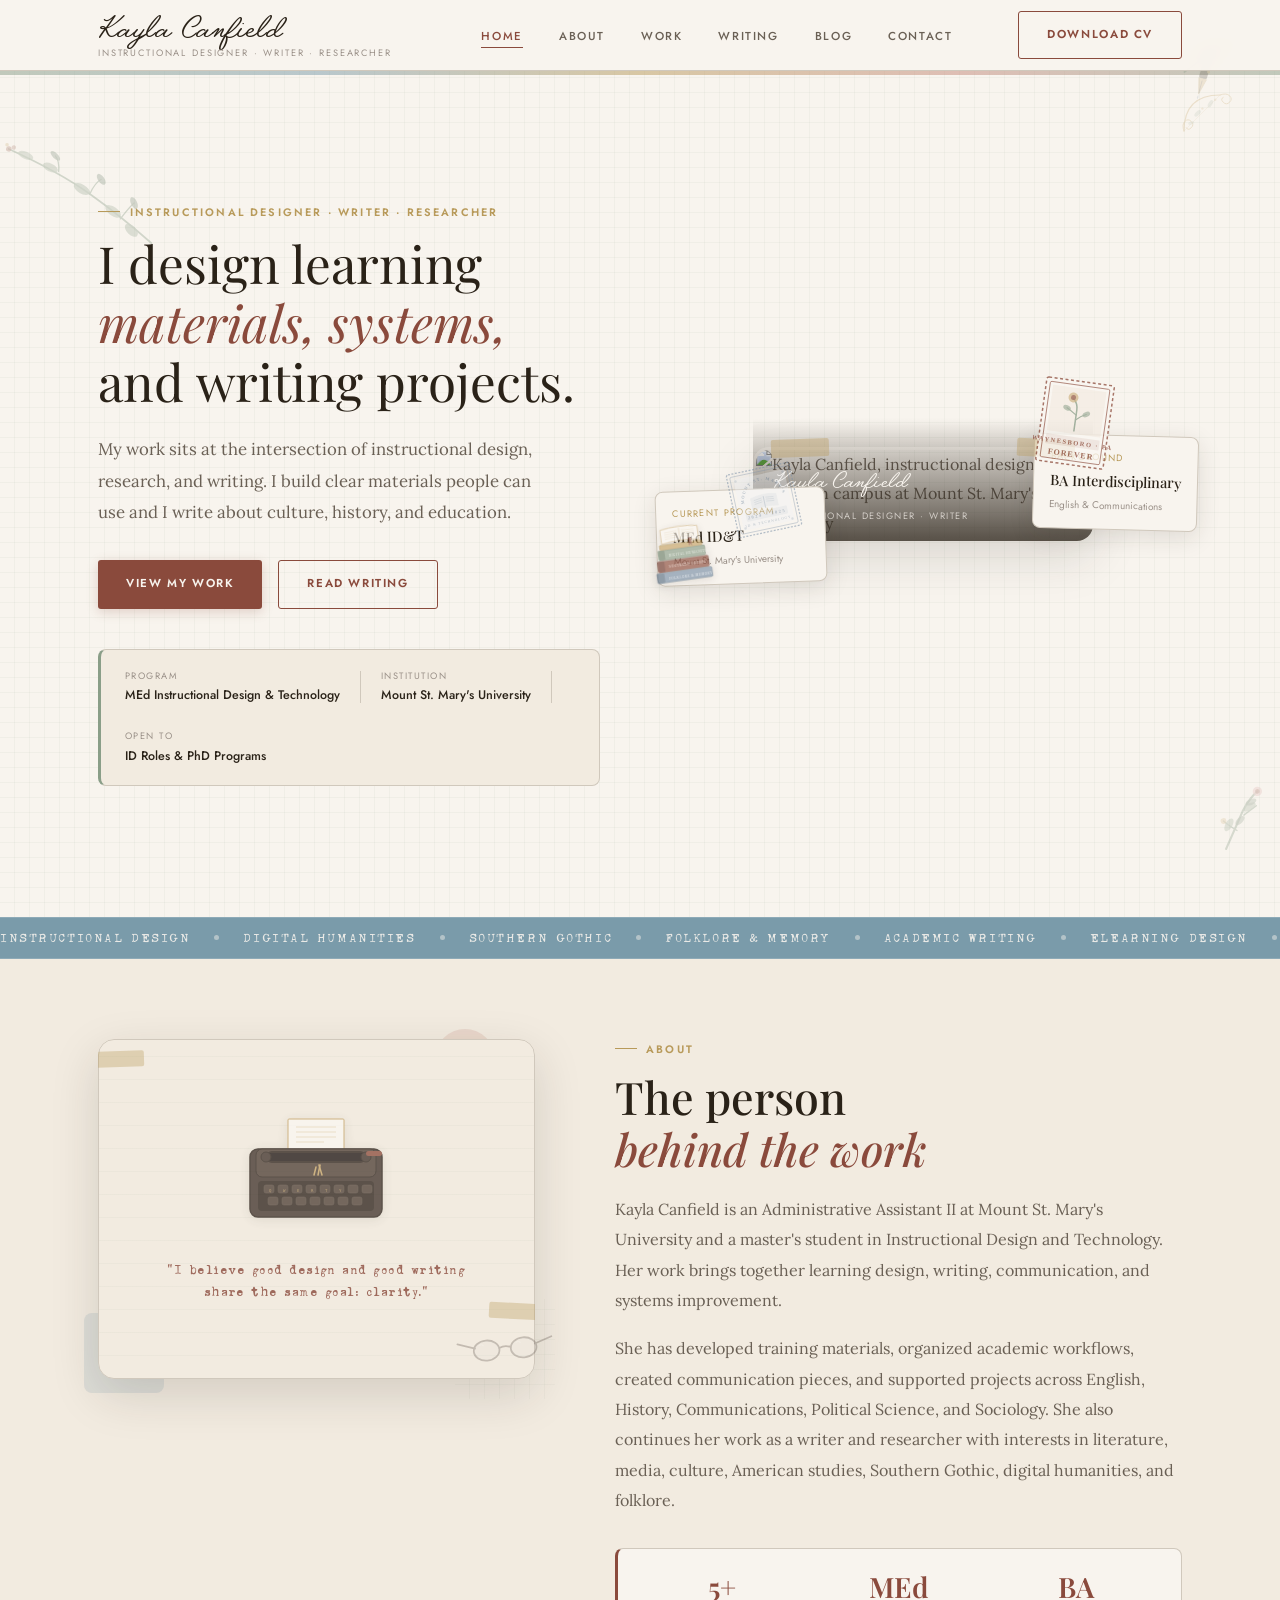
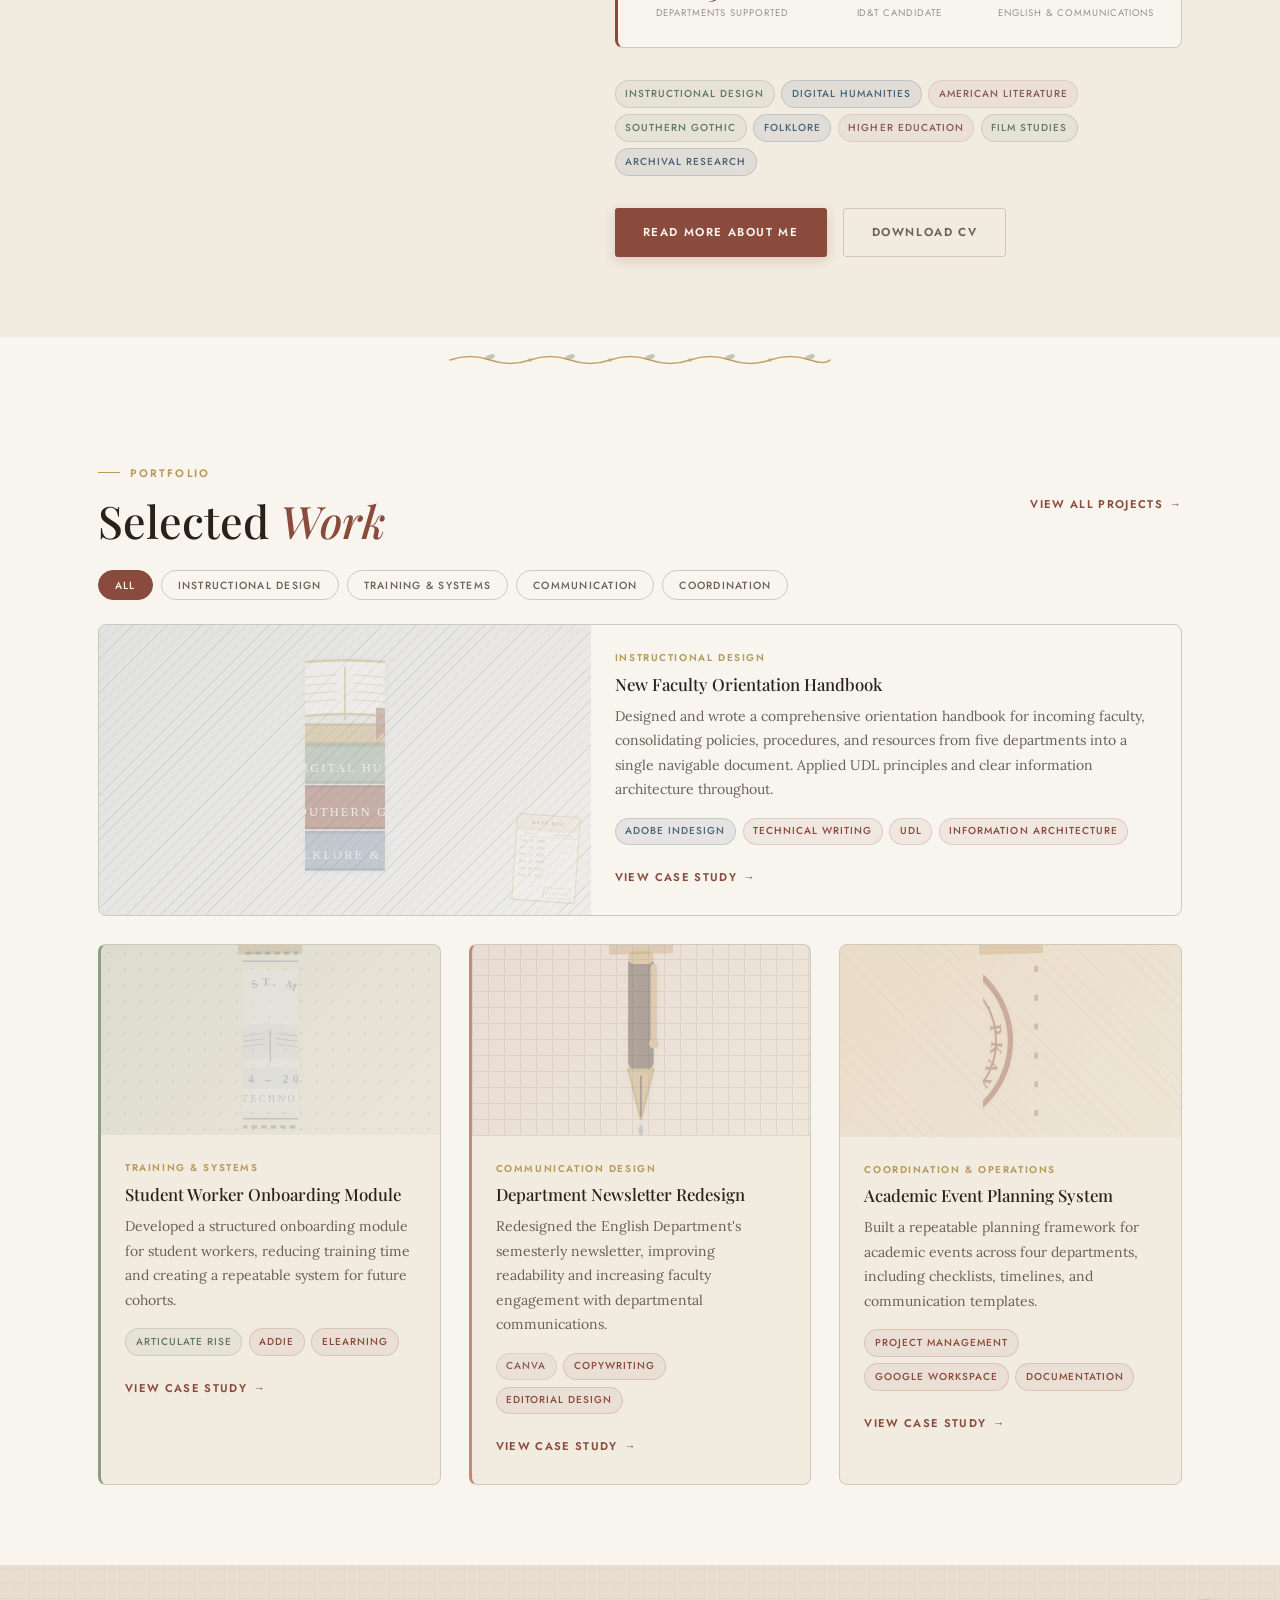
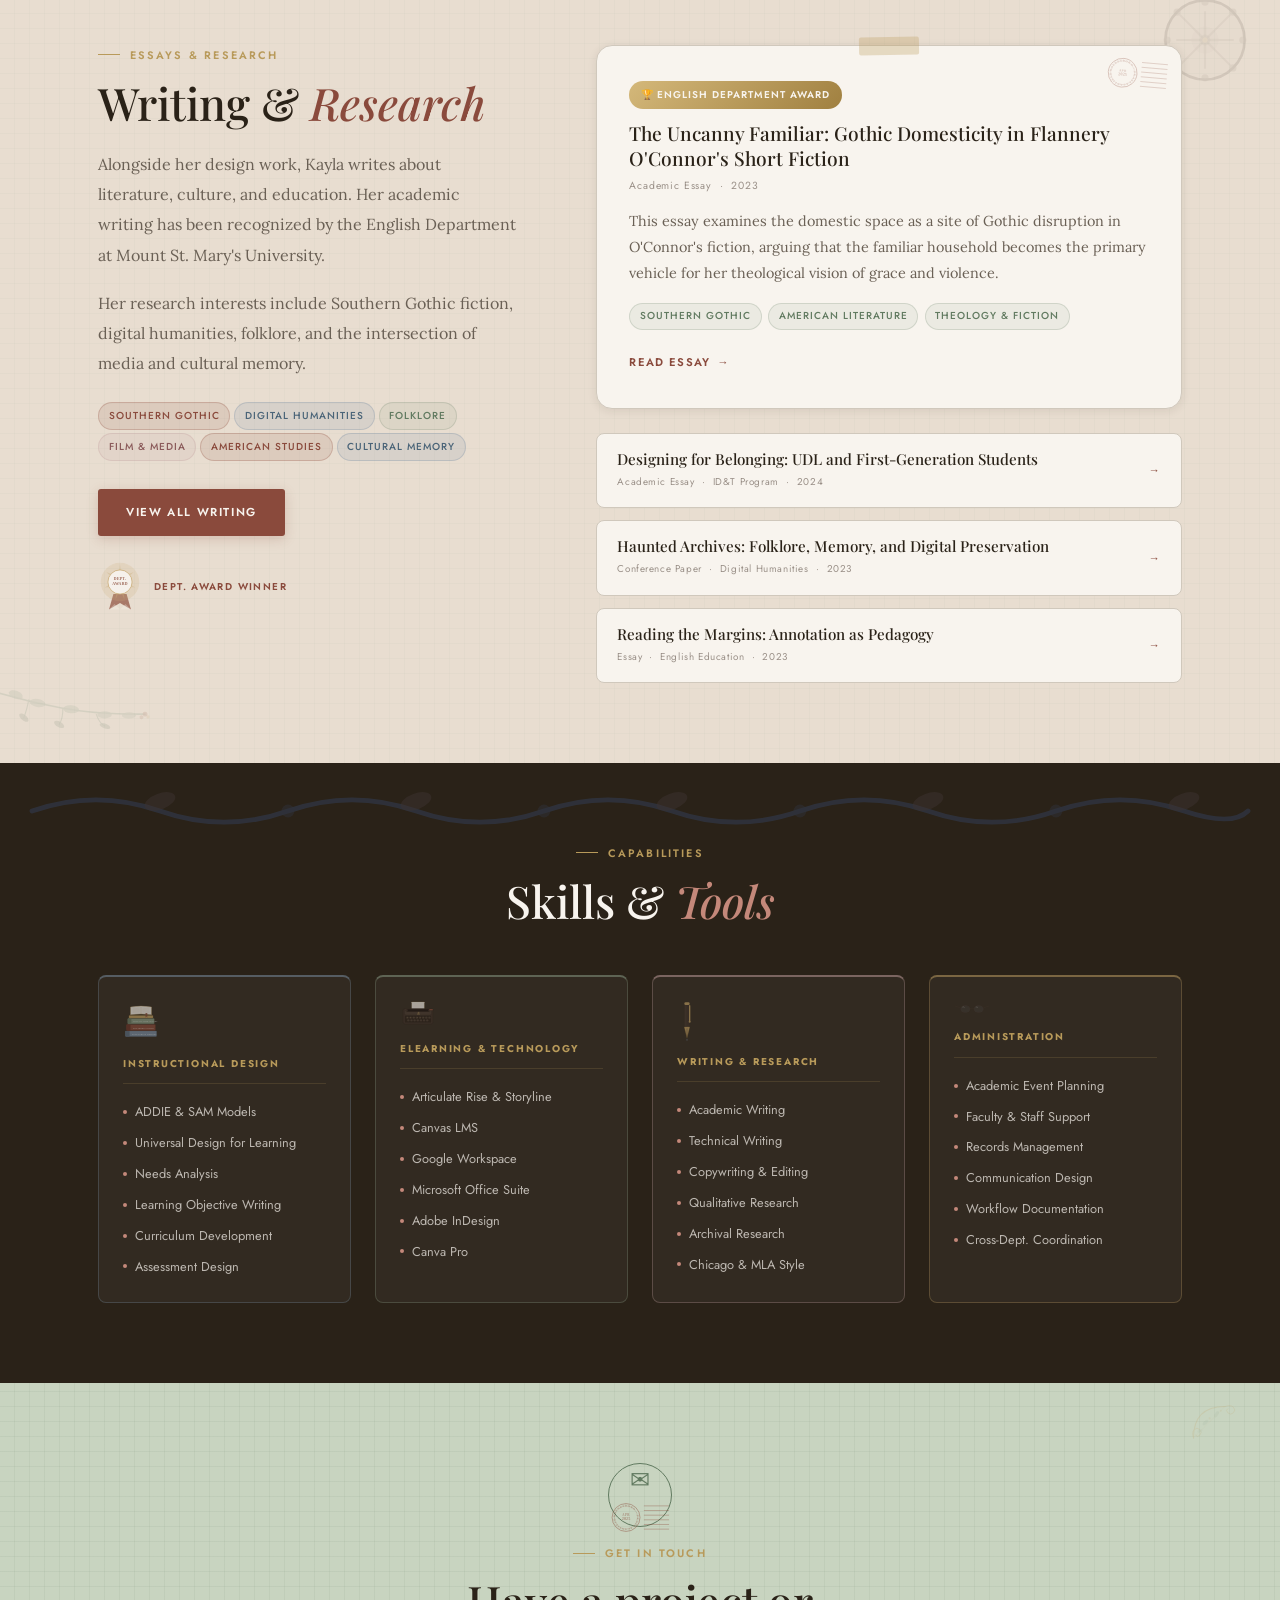
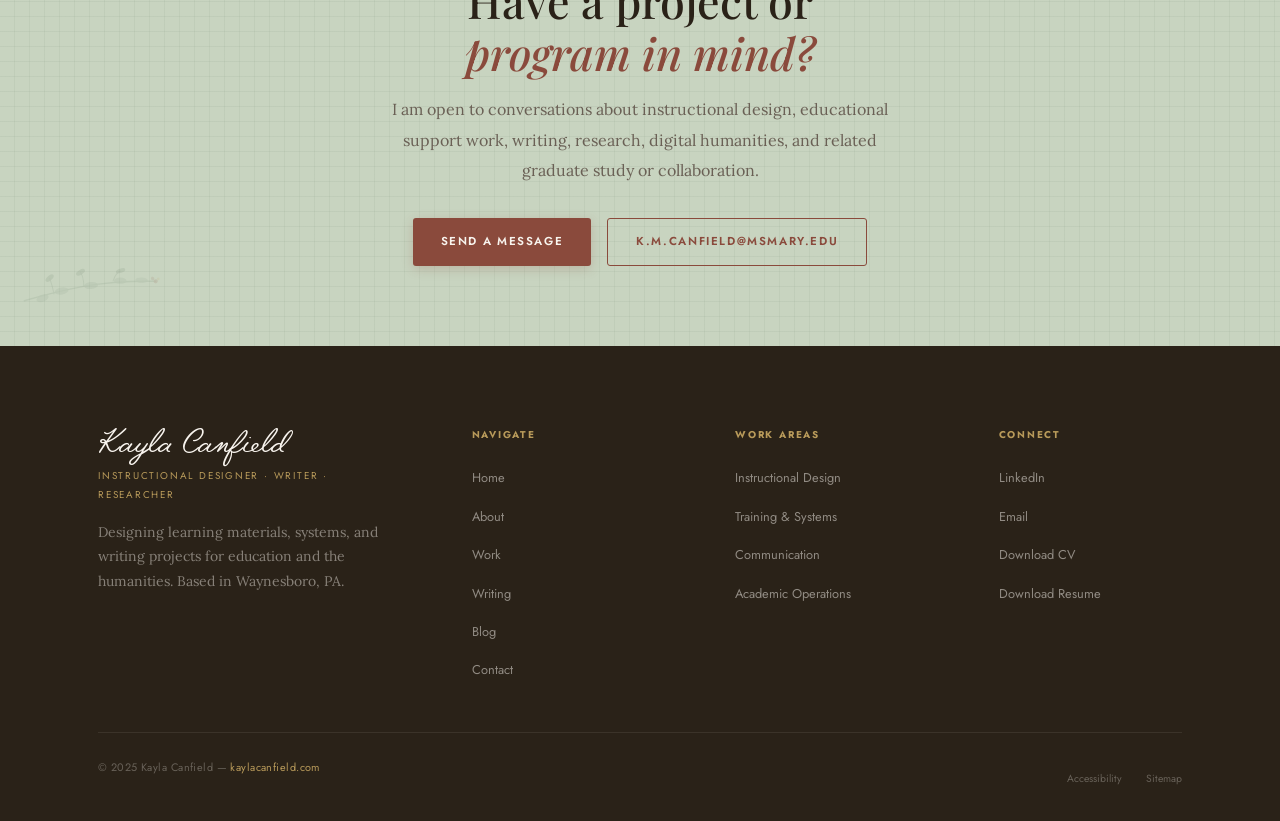
==== commit 7485adf6: "Enhanced homepage: portrait, color, botanicals, stamps, illustrations, identity ribbon" ====
--- a/index.html
+++ b/index.html
@@ -16,6 +16,7 @@
   <link href="https://fonts.googleapis.com/css2?family=Playfair+Display:ital,wght@0,400;0,500;0,600;1,400;1,500&family=Lora:ital,wght@0,400;0,500;0,600;1,400&family=Jost:wght@300;400;500;600&display=swap" rel="stylesheet" />
   <link rel="stylesheet" href="assets/css/main.css" />
   <link rel="stylesheet" href="assets/css/home.css" />
+  <link rel="stylesheet" href="assets/css/home-enhanced.css" />
   <script type="application/ld+json">
   {
     "@context": "https://schema.org",
@@ -75,6 +76,11 @@
   <div class="hero__bg-pattern pattern-gingham"></div>
   <div class="hero__tape-top"></div>
 
+  <!-- Floating botanical decorations -->
+  <img src="assets/images/illustrations/botanical-branch.svg" class="hero__botanical hero__botanical--tl" alt="" aria-hidden="true" />
+  <img src="assets/images/illustrations/sprig.svg" class="hero__botanical hero__botanical--br" alt="" aria-hidden="true" />
+  <img src="assets/images/illustrations/flourish-corner.svg" class="hero__flourish hero__flourish--tr" alt="" aria-hidden="true" />
+
   <div class="hero__inner container">
     <div class="hero__content">
       <p class="eyebrow reveal">Instructional Designer &middot; Writer &middot; Researcher</p>
@@ -108,26 +114,30 @@
       </div>
     </div>
 
+    <!-- Hero visual: portrait + floating cards -->
     <div class="hero__visual reveal reveal-delay-2">
-      <!-- Main featured card -->
-      <div class="hero__card">
-        <div class="hero__card-tape"></div>
-        <div class="hero__card-clip">&#x1F4CE;</div>
-        <span class="hero__card-cat">Featured Project</span>
-        <h2 class="hero__card-title">New Faculty Orientation Handbook</h2>
-        <p class="hero__card-meta">Instructional Design &nbsp;&middot;&nbsp; Mount St. Mary's &nbsp;&middot;&nbsp; 2024</p>
-        <p class="hero__card-body">Designed and wrote a comprehensive orientation handbook for incoming faculty, consolidating policies, procedures, and resources from five departments into one navigable document.</p>
-        <div class="tag-row" style="margin-bottom:1.1rem;">
-          <span class="tag">Instructional Design</span>
-          <span class="tag">Technical Writing</span>
-          <span class="tag">Adobe InDesign</span>
-        </div>
-        <a href="pages/work.html" class="link-arrow">View Case Study</a>
-        <div class="hero__card-stamp">
-          <span>Portfolio</span>
-          <span style="font-size:0.8rem;font-weight:700;">2024</span>
-        </div>
-      </div>
+      <!-- Portrait photo frame -->
+      <div class="hero__portrait-wrap">
+        <div class="hero__portrait-tape hero__portrait-tape--tl"></div>
+        <div class="hero__portrait-tape hero__portrait-tape--tr"></div>
+        <img src="assets/images/photos/portrait-campus.jpg"
+             alt="Kayla Canfield, instructional designer and writer, on campus at Mount St. Mary's University"
+             class="hero__portrait-img"
+             loading="eager" />
+        <!-- Postcard stamp overlay -->
+        <div class="hero__portrait-stamp">
+          <img src="assets/images/illustrations/postcard-stamp.svg" alt="" aria-hidden="true" />
+        </div>
+        <!-- Library stamp overlay -->
+        <div class="hero__portrait-library-stamp">
+          <img src="assets/images/illustrations/library-stamp.svg" alt="" aria-hidden="true" />
+        </div>
+        <div class="hero__portrait-caption">
+          <span class="t-signature" style="font-size:1.5rem;color:var(--c-warm-white);">Kayla Canfield</span>
+          <span class="hero__portrait-caption-sub">Instructional Designer &middot; Writer</span>
+        </div>
+      </div>
+
       <!-- Floating mini cards -->
       <div class="hero__mini hero__mini--1">
         <span class="hero__mini-label">Current Program</span>
@@ -139,29 +149,80 @@
         <span class="hero__mini-value">BA Interdisciplinary</span>
         <span class="hero__mini-sub">English &amp; Communications</span>
       </div>
+
+      <!-- Floating book illustration -->
+      <div class="hero__book-float">
+        <img src="assets/images/illustrations/book-stack.svg" alt="" aria-hidden="true" />
+      </div>
     </div>
   </div>
 </section>
+
+<!-- ── IDENTITY RIBBON ───────────────────────────────────────── -->
+<div class="identity-ribbon" aria-hidden="true">
+  <div class="identity-ribbon__inner">
+    <span class="t-typewriter">Instructional Design</span>
+    <span class="identity-ribbon__dot"></span>
+    <span class="t-typewriter">Digital Humanities</span>
+    <span class="identity-ribbon__dot"></span>
+    <span class="t-typewriter">Southern Gothic</span>
+    <span class="identity-ribbon__dot"></span>
+    <span class="t-typewriter">Folklore &amp; Memory</span>
+    <span class="identity-ribbon__dot"></span>
+    <span class="t-typewriter">Academic Writing</span>
+    <span class="identity-ribbon__dot"></span>
+    <span class="t-typewriter">eLearning Design</span>
+    <span class="identity-ribbon__dot"></span>
+    <span class="t-typewriter">Literature &amp; Film</span>
+    <span class="identity-ribbon__dot"></span>
+    <span class="t-typewriter">Curriculum Development</span>
+    <span class="identity-ribbon__dot"></span>
+    <!-- Duplicate for seamless scroll -->
+    <span class="t-typewriter">Instructional Design</span>
+    <span class="identity-ribbon__dot"></span>
+    <span class="t-typewriter">Digital Humanities</span>
+    <span class="identity-ribbon__dot"></span>
+    <span class="t-typewriter">Southern Gothic</span>
+    <span class="identity-ribbon__dot"></span>
+    <span class="t-typewriter">Folklore &amp; Memory</span>
+    <span class="identity-ribbon__dot"></span>
+    <span class="t-typewriter">Academic Writing</span>
+    <span class="identity-ribbon__dot"></span>
+    <span class="t-typewriter">eLearning Design</span>
+    <span class="identity-ribbon__dot"></span>
+    <span class="t-typewriter">Literature &amp; Film</span>
+    <span class="identity-ribbon__dot"></span>
+    <span class="t-typewriter">Curriculum Development</span>
+  </div>
+</div>
 
 <!-- ── ABOUT TEASER ──────────────────────────────────────────── -->
 <section class="about-teaser section bg-cream" aria-label="About teaser">
+  <!-- Botanical corner decoration -->
+  <img src="assets/images/illustrations/sprig.svg" class="about-teaser__sprig" alt="" aria-hidden="true" />
   <div class="container">
     <div class="about-teaser__inner">
       <div class="about-teaser__img-col reveal">
         <div class="about-teaser__frame">
-          <img src="assets/images/photos/portrait-hero.jpg"
-               alt="Kayla Canfield, instructional designer and writer, holding a graduation cap"
-               class="about-teaser__photo"
-               loading="lazy" />
+          <!-- NOTE: About page uses portrait-graduation.jpg. This teaser uses no photo — uses typewriter illustration instead -->
+          <div class="about-teaser__typewriter-panel">
+            <img src="assets/images/illustrations/typewriter.svg" alt="" aria-hidden="true" class="about-teaser__typewriter-img" />
+            <div class="about-teaser__typewriter-text">
+              <p class="t-typewriter" style="font-size:0.75rem;color:var(--c-terracotta);opacity:0.8;">"I believe good design and good writing share the same goal: clarity."</p>
+            </div>
+          </div>
           <div class="about-teaser__frame-tape about-teaser__frame-tape--tl"></div>
           <div class="about-teaser__frame-tape about-teaser__frame-tape--br"></div>
-          <div class="about-teaser__caption">
-            <span class="t-signature" style="font-size:1.6rem;color:var(--c-warm-white);">Kayla Canfield</span>
-            <span style="font-family:var(--f-sans);font-size:0.6rem;letter-spacing:0.16em;text-transform:uppercase;color:rgba(248,244,238,0.75);margin-top:2px;">Instructional Designer &middot; Writer</span>
-          </div>
-        </div>
+        </div>
+        <!-- Color accent block -->
+        <div class="about-teaser__color-block about-teaser__color-block--blue"></div>
+        <div class="about-teaser__color-block about-teaser__color-block--rose"></div>
         <!-- Gingham accent block -->
         <div class="about-teaser__gingham-block pattern-gingham"></div>
+        <!-- Reading glasses doodle -->
+        <div class="about-teaser__glasses">
+          <img src="assets/images/illustrations/reading-glasses.svg" alt="" aria-hidden="true" />
+        </div>
       </div>
 
       <div class="about-teaser__content reveal reveal-delay-1">
@@ -193,11 +254,13 @@
 
         <div class="about-teaser__interests">
           <span class="tag tag--sage">Instructional Design</span>
-          <span class="tag tag--sage">Digital Humanities</span>
-          <span class="tag tag--sage">American Literature</span>
+          <span class="tag tag--blue">Digital Humanities</span>
+          <span class="tag tag--rose">American Literature</span>
           <span class="tag tag--sage">Southern Gothic</span>
-          <span class="tag tag--sage">Folklore</span>
-          <span class="tag tag--sage">Higher Education</span>
+          <span class="tag tag--blue">Folklore</span>
+          <span class="tag tag--rose">Higher Education</span>
+          <span class="tag tag--sage">Film Studies</span>
+          <span class="tag tag--blue">Archival Research</span>
         </div>
 
         <div style="margin-top:2rem;display:flex;gap:1rem;flex-wrap:wrap;">
@@ -209,8 +272,16 @@
   </div>
 </section>
 
+<!-- ── DOODLE DIVIDER ────────────────────────────────────────── -->
+<div class="doodle-divider-wrap" aria-hidden="true">
+  <img src="assets/images/illustrations/doodle-divider.svg" alt="" class="doodle-divider-img" />
+</div>
+
 <!-- ── FEATURED WORK ─────────────────────────────────────────── -->
 <section class="featured-work section" aria-label="Featured work">
+  <!-- Floating pen decoration -->
+  <img src="assets/images/illustrations/pen-nib.svg" class="work-section__pen" alt="" aria-hidden="true" />
+
   <div class="container">
     <div class="section-header flex-between" style="margin-bottom:var(--space-md);">
       <div>
@@ -232,16 +303,22 @@
 
       <!-- Featured wide card -->
       <article class="card card--featured reveal" data-category="instructional-design">
-        <div class="card__img">
+        <div class="card__img card__img--blue">
           <div class="work-card-pattern work-card-pattern--lines"></div>
-          <div class="work-card-icon">&#x1F4CB;</div>
+          <div class="work-card-illustration">
+            <img src="assets/images/illustrations/book-stack.svg" alt="" aria-hidden="true" />
+          </div>
+          <!-- Library card stamp on featured card -->
+          <div class="work-card-library-card">
+            <img src="assets/images/illustrations/library-card.svg" alt="" aria-hidden="true" />
+          </div>
         </div>
         <div class="card__body">
           <p class="card__cat">Instructional Design</p>
           <h3 class="card__title">New Faculty Orientation Handbook</h3>
           <p class="card__excerpt">Designed and wrote a comprehensive orientation handbook for incoming faculty, consolidating policies, procedures, and resources from five departments into a single navigable document. Applied UDL principles and clear information architecture throughout.</p>
           <div class="tag-row" style="margin-bottom:1rem;">
-            <span class="tag">Adobe InDesign</span>
+            <span class="tag tag--blue">Adobe InDesign</span>
             <span class="tag">Technical Writing</span>
             <span class="tag">UDL</span>
             <span class="tag">Information Architecture</span>
@@ -251,17 +328,19 @@
       </article>
 
       <!-- Card 2 -->
-      <article class="card card--paper reveal reveal-delay-1" data-category="training-systems">
-        <div class="card__img">
+      <article class="card card--paper card--sage reveal reveal-delay-1" data-category="training-systems">
+        <div class="card__img card__img--sage">
           <div class="work-card-pattern work-card-pattern--dots"></div>
-          <div class="work-card-icon">&#x1F393;</div>
+          <div class="work-card-illustration work-card-illustration--sm">
+            <img src="assets/images/illustrations/library-stamp.svg" alt="" aria-hidden="true" />
+          </div>
         </div>
         <div class="card__body">
           <p class="card__cat">Training &amp; Systems</p>
           <h3 class="card__title">Student Worker Onboarding Module</h3>
           <p class="card__excerpt">Developed a structured onboarding module for student workers, reducing training time and creating a repeatable system for future cohorts.</p>
           <div class="tag-row" style="margin-bottom:1rem;">
-            <span class="tag">Articulate Rise</span>
+            <span class="tag tag--sage">Articulate Rise</span>
             <span class="tag">ADDIE</span>
             <span class="tag">eLearning</span>
           </div>
@@ -270,17 +349,19 @@
       </article>
 
       <!-- Card 3 -->
-      <article class="card card--paper reveal reveal-delay-2" data-category="communication">
-        <div class="card__img">
+      <article class="card card--paper card--rose reveal reveal-delay-2" data-category="communication">
+        <div class="card__img card__img--rose">
           <div class="work-card-pattern work-card-pattern--grid"></div>
-          <div class="work-card-icon">&#x1F4F0;</div>
+          <div class="work-card-illustration work-card-illustration--sm">
+            <img src="assets/images/illustrations/pen-nib.svg" alt="" aria-hidden="true" style="width:40px;" />
+          </div>
         </div>
         <div class="card__body">
           <p class="card__cat">Communication Design</p>
           <h3 class="card__title">Department Newsletter Redesign</h3>
           <p class="card__excerpt">Redesigned the English Department's semesterly newsletter, improving readability and increasing faculty engagement with departmental communications.</p>
           <div class="tag-row" style="margin-bottom:1rem;">
-            <span class="tag">Canva</span>
+            <span class="tag tag--rose">Canva</span>
             <span class="tag">Copywriting</span>
             <span class="tag">Editorial Design</span>
           </div>
@@ -290,9 +371,11 @@
 
       <!-- Card 4 -->
       <article class="card card--paper reveal reveal-delay-3" data-category="coordination">
-        <div class="card__img">
+        <div class="card__img card__img--gold">
           <div class="work-card-pattern work-card-pattern--diagonal"></div>
-          <div class="work-card-icon">&#x1F5C2;&#xFE0F;</div>
+          <div class="work-card-illustration work-card-illustration--sm">
+            <img src="assets/images/illustrations/postmark.svg" alt="" aria-hidden="true" />
+          </div>
         </div>
         <div class="card__body">
           <p class="card__cat">Coordination &amp; Operations</p>
@@ -314,6 +397,11 @@
 <!-- ── WRITING TEASER ────────────────────────────────────────── -->
 <section class="writing-teaser section bg-parchment" aria-label="Writing teaser">
   <div class="writing-teaser__gingham pattern-gingham"></div>
+  <!-- Film reel decoration -->
+  <img src="assets/images/illustrations/film-reel.svg" class="writing-teaser__film-reel" alt="" aria-hidden="true" />
+  <!-- Botanical decoration -->
+  <img src="assets/images/illustrations/botanical-branch.svg" class="writing-teaser__botanical" alt="" aria-hidden="true" />
+
   <div class="container" style="position:relative;z-index:1;">
     <div class="writing-teaser__inner">
       <div class="writing-teaser__left reveal">
@@ -325,13 +413,34 @@
         <p class="body-text">
           Her research interests include Southern Gothic fiction, digital humanities, folklore, and the intersection of media and cultural memory.
         </p>
+
+        <!-- Interest tags with color -->
+        <div class="writing-interests-tags" style="margin:1.25rem 0;">
+          <span class="tag tag--terracotta">Southern Gothic</span>
+          <span class="tag tag--blue">Digital Humanities</span>
+          <span class="tag tag--sage">Folklore</span>
+          <span class="tag tag--rose">Film &amp; Media</span>
+          <span class="tag tag--terracotta">American Studies</span>
+          <span class="tag tag--blue">Cultural Memory</span>
+        </div>
+
         <a href="pages/writing.html" class="btn btn-primary" style="margin-top:0.5rem;">View All Writing</a>
+
+        <!-- Award ribbon decoration -->
+        <div class="writing-award-ribbon">
+          <img src="assets/images/illustrations/award-ribbon.svg" alt="English Department Award" />
+          <span class="writing-award-ribbon__label">Dept. Award Winner</span>
+        </div>
       </div>
 
       <div class="writing-teaser__right">
         <!-- Featured writing piece -->
         <div class="writing-featured-card reveal reveal-delay-1">
           <div class="writing-featured-card__tape"></div>
+          <!-- Postmark stamp -->
+          <div class="writing-featured-card__postmark">
+            <img src="assets/images/illustrations/postmark.svg" alt="" aria-hidden="true" />
+          </div>
           <span class="badge-award">&#x1F3C6; English Department Award</span>
           <h3 class="writing-featured-card__title">The Uncanny Familiar: Gothic Domesticity in Flannery O'Connor's Short Fiction</h3>
           <p class="writing-featured-card__meta">Academic Essay &nbsp;&middot;&nbsp; 2023</p>
@@ -377,13 +486,18 @@
 
 <!-- ── SKILLS STRIP ──────────────────────────────────────────── -->
 <section class="skills-strip section bg-ink" aria-label="Skills and tools">
-  <div class="container">
+  <!-- Doodle divider at top -->
+  <div class="skills-strip__doodle-top" aria-hidden="true">
+    <img src="assets/images/illustrations/doodle-divider.svg" alt="" style="width:100%;opacity:0.25;filter:invert(1);" />
+  </div>
+  <div class="container" style="position:relative;z-index:1;">
     <div class="skills-strip__header reveal" style="text-align:center;margin-bottom:var(--space-lg);">
       <p class="eyebrow" style="justify-content:center;color:var(--c-gold);">Capabilities</p>
       <h2 class="t-h1" style="color:var(--c-warm-white);">Skills &amp; <em style="color:var(--c-dusty-rose);">Tools</em></h2>
     </div>
     <div class="grid-4">
-      <div class="skill-group reveal reveal-delay-1">
+      <div class="skill-group skill-group--blue reveal reveal-delay-1">
+        <div class="skill-group__icon"><img src="assets/images/illustrations/book-stack.svg" alt="" aria-hidden="true" style="width:36px;opacity:0.6;" /></div>
         <div class="skill-group__title">Instructional Design</div>
         <ul class="skill-group__list">
           <li>ADDIE &amp; SAM Models</li>
@@ -394,7 +508,8 @@
           <li>Assessment Design</li>
         </ul>
       </div>
-      <div class="skill-group reveal reveal-delay-2">
+      <div class="skill-group skill-group--sage reveal reveal-delay-2">
+        <div class="skill-group__icon"><img src="assets/images/illustrations/typewriter.svg" alt="" aria-hidden="true" style="width:36px;opacity:0.6;" /></div>
         <div class="skill-group__title">eLearning &amp; Technology</div>
         <ul class="skill-group__list">
           <li>Articulate Rise &amp; Storyline</li>
@@ -405,7 +520,8 @@
           <li>Canva Pro</li>
         </ul>
       </div>
-      <div class="skill-group reveal reveal-delay-3">
+      <div class="skill-group skill-group--rose reveal reveal-delay-3">
+        <div class="skill-group__icon"><img src="assets/images/illustrations/pen-nib.svg" alt="" aria-hidden="true" style="width:20px;opacity:0.6;" /></div>
         <div class="skill-group__title">Writing &amp; Research</div>
         <ul class="skill-group__list">
           <li>Academic Writing</li>
@@ -416,7 +532,8 @@
           <li>Chicago &amp; MLA Style</li>
         </ul>
       </div>
-      <div class="skill-group reveal reveal-delay-4">
+      <div class="skill-group skill-group--gold reveal reveal-delay-4">
+        <div class="skill-group__icon"><img src="assets/images/illustrations/reading-glasses.svg" alt="" aria-hidden="true" style="width:36px;opacity:0.6;" /></div>
         <div class="skill-group__title">Administration</div>
         <ul class="skill-group__list">
           <li>Academic Event Planning</li>
@@ -433,8 +550,14 @@
 
 <!-- ── CONTACT CTA ───────────────────────────────────────────── -->
 <section class="contact-cta section bg-sage-light" aria-label="Contact call to action">
-  <div class="container" style="text-align:center;">
-    <div class="contact-cta__postmark reveal"></div>
+  <!-- Botanical decoration -->
+  <img src="assets/images/illustrations/botanical-branch.svg" class="contact-cta__botanical" alt="" aria-hidden="true" />
+  <img src="assets/images/illustrations/flourish-corner.svg" class="contact-cta__flourish" alt="" aria-hidden="true" />
+
+  <div class="container" style="text-align:center;position:relative;z-index:1;">
+    <div class="contact-cta__postmark reveal">
+      <img src="assets/images/illustrations/postmark.svg" alt="" aria-hidden="true" style="width:80px;opacity:0.5;" />
+    </div>
     <p class="eyebrow reveal" style="justify-content:center;">Get in Touch</p>
     <h2 class="t-h1 reveal reveal-delay-1" style="margin-bottom:1rem;">
       Have a project or<br><em style="color:var(--c-terracotta);">program in mind?</em>
@@ -499,7 +622,7 @@
 </footer>
 
 <!-- Back to top -->
-<button id="back-to-top" aria-label="Back to top" style="position:fixed;bottom:2rem;right:2rem;width:44px;height:44px;border-radius:50%;background:var(--c-terracotta);color:var(--c-warm-white);border:none;cursor:pointer;font-size:1.1rem;box-shadow:var(--shadow-md);opacity:0;transition:opacity 0.3s;z-index:100;" class="">&#x2191;</button>
+<button id="back-to-top" aria-label="Back to top" style="position:fixed;bottom:2rem;right:2rem;width:44px;height:44px;border-radius:50%;background:var(--c-terracotta);color:var(--c-warm-white);border:none;cursor:pointer;font-size:1.1rem;box-shadow:var(--shadow-md);opacity:0;transition:opacity 0.3s;z-index:100;">&#x2191;</button>
 
 <script src="assets/js/main.js"></script>
 <script>
--- a/assets/css/main.css
+++ b/assets/css/main.css
@@ -469,6 +469,18 @@
   border-color: rgba(160,128,64,0.2);
 }
 
+.tag--rose {
+  color: var(--c-mauve);
+  background: rgba(160,102,90,0.08);
+  border-color: rgba(160,102,90,0.2);
+}
+
+.tag--terracotta {
+  color: var(--c-terracotta);
+  background: rgba(138,74,60,0.1);
+  border-color: rgba(138,74,60,0.22);
+}
+
 .badge-award {
   display: inline-flex;
   align-items: center;
--- a/assets/css/home-enhanced.css
+++ b/assets/css/home-enhanced.css
@@ -0,0 +1,495 @@
+/* ================================================================
+   HOME ENHANCED — home-enhanced.css
+   Additional color, illustrations, stamps, botanicals, portrait,
+   identity ribbon, and embellishment styles layered over home.css
+   ================================================================ */
+
+/* ── HERO PORTRAIT ─────────────────────────────────────────── */
+.hero__portrait-wrap {
+  position: relative;
+  border-radius: var(--r-lg);
+  overflow: visible;
+  max-width: 340px;
+  margin: 0 auto;
+}
+
+.hero__portrait-img {
+  width: 100%;
+  border-radius: var(--r-lg);
+  display: block;
+  box-shadow: var(--shadow-lg);
+  filter: saturate(0.9) brightness(1.02);
+  border: 3px solid var(--c-warm-white);
+}
+
+.hero__portrait-tape {
+  position: absolute;
+  width: 58px;
+  height: 18px;
+  background: rgba(184,154,90,0.38);
+  border-radius: 2px;
+  z-index: 2;
+}
+
+.hero__portrait-tape--tl {
+  top: -8px;
+  left: 18px;
+  transform: rotate(-2deg);
+}
+
+.hero__portrait-tape--tr {
+  top: -8px;
+  right: 18px;
+  transform: rotate(2.5deg);
+}
+
+.hero__portrait-stamp {
+  position: absolute;
+  bottom: 70px;
+  right: -22px;
+  width: 80px;
+  transform: rotate(8deg);
+  opacity: 0.75;
+  z-index: 3;
+}
+
+.hero__portrait-library-stamp {
+  position: absolute;
+  top: 18px;
+  left: -24px;
+  width: 70px;
+  transform: rotate(-12deg);
+  opacity: 0.55;
+  z-index: 3;
+}
+
+.hero__portrait-caption {
+  position: absolute;
+  bottom: 0;
+  left: 0;
+  right: 0;
+  background: linear-gradient(to top, rgba(42,34,24,0.78), transparent);
+  padding: 2.5rem 1.25rem 1.1rem;
+  border-radius: 0 0 var(--r-lg) var(--r-lg);
+  display: flex;
+  flex-direction: column;
+  gap: 3px;
+}
+
+.hero__portrait-caption-sub {
+  font-family: var(--f-sans);
+  font-size: 0.58rem;
+  letter-spacing: 0.16em;
+  text-transform: uppercase;
+  color: rgba(248,244,238,0.7);
+}
+
+/* Book float decoration */
+.hero__book-float {
+  position: absolute;
+  bottom: -18px;
+  left: -30px;
+  width: 64px;
+  transform: rotate(-8deg);
+  opacity: 0.65;
+  filter: drop-shadow(0 2px 4px rgba(42,34,24,0.18));
+  pointer-events: none;
+}
+
+/* Botanical floating decorations in hero */
+.hero__botanical {
+  position: absolute;
+  pointer-events: none;
+  z-index: 0;
+}
+
+.hero__botanical--tl {
+  top: 80px;
+  left: -10px;
+  width: 180px;
+  opacity: 0.35;
+  transform: rotate(15deg) scaleX(-1);
+}
+
+.hero__botanical--br {
+  bottom: 60px;
+  right: 0;
+  width: 70px;
+  opacity: 0.3;
+  transform: rotate(-10deg);
+}
+
+.hero__flourish {
+  position: absolute;
+  pointer-events: none;
+  z-index: 0;
+}
+
+.hero__flourish--tr {
+  top: 20px;
+  right: 20px;
+  width: 80px;
+  opacity: 0.25;
+}
+
+/* Override hero visual to show portrait instead of card */
+.hero__visual {
+  position: relative;
+  padding: 2rem 1rem 2rem 0;
+  display: flex;
+  flex-direction: column;
+  align-items: center;
+}
+
+/* ── IDENTITY RIBBON ────────────────────────────────────────── */
+.identity-ribbon {
+  background: var(--c-dusty-blue, #7A8FA6);
+  overflow: hidden;
+  padding: 0.6rem 0;
+  border-top: 1px solid rgba(255,255,255,0.15);
+  border-bottom: 1px solid rgba(255,255,255,0.15);
+}
+
+.identity-ribbon__inner {
+  display: flex;
+  align-items: center;
+  gap: 1.5rem;
+  white-space: nowrap;
+  animation: ribbon-scroll 28s linear infinite;
+  width: max-content;
+}
+
+.identity-ribbon__inner .t-typewriter {
+  font-size: 0.7rem;
+  letter-spacing: 0.14em;
+  text-transform: uppercase;
+  color: rgba(248,244,238,0.88);
+  font-family: var(--f-typewriter, 'Courier Prime', monospace);
+}
+
+.identity-ribbon__dot {
+  width: 5px;
+  height: 5px;
+  border-radius: 50%;
+  background: rgba(248,244,238,0.45);
+  flex-shrink: 0;
+}
+
+@keyframes ribbon-scroll {
+  0%   { transform: translateX(0); }
+  100% { transform: translateX(-50%); }
+}
+
+/* ── ABOUT TEASER ENHANCEMENTS ──────────────────────────────── */
+.about-teaser__sprig {
+  position: absolute;
+  top: 30px;
+  right: 40px;
+  width: 60px;
+  opacity: 0.3;
+  transform: rotate(20deg);
+  pointer-events: none;
+}
+
+.about-teaser__typewriter-panel {
+  background: var(--c-cream);
+  border-radius: var(--r-lg);
+  padding: 2.5rem 2rem;
+  min-height: 340px;
+  display: flex;
+  flex-direction: column;
+  align-items: center;
+  justify-content: center;
+  gap: 1.5rem;
+  box-shadow: var(--shadow-lg);
+  border: 1px solid var(--c-light-gray);
+  position: relative;
+  overflow: hidden;
+}
+
+.about-teaser__typewriter-panel::before {
+  content: '';
+  position: absolute;
+  inset: 0;
+  background-image:
+    repeating-linear-gradient(0deg, transparent, transparent 22px, rgba(138,158,136,0.06) 22px, rgba(138,158,136,0.06) 23px);
+  pointer-events: none;
+}
+
+.about-teaser__typewriter-img {
+  width: 160px;
+  opacity: 0.75;
+  filter: drop-shadow(0 2px 6px rgba(42,34,24,0.12));
+}
+
+.about-teaser__typewriter-text {
+  text-align: center;
+  padding: 0 1rem;
+}
+
+.about-teaser__color-block {
+  position: absolute;
+  border-radius: var(--r-md);
+  z-index: -1;
+  pointer-events: none;
+}
+
+.about-teaser__color-block--blue {
+  bottom: -14px;
+  left: -14px;
+  width: 80px;
+  height: 80px;
+  background: var(--c-dusty-blue, #7A8FA6);
+  opacity: 0.18;
+}
+
+.about-teaser__color-block--rose {
+  top: -10px;
+  right: 40px;
+  width: 60px;
+  height: 60px;
+  background: var(--c-dusty-rose, #C4A0A0);
+  opacity: 0.2;
+  border-radius: 50%;
+}
+
+.about-teaser__glasses {
+  position: absolute;
+  bottom: 10px;
+  right: -20px;
+  width: 100px;
+  opacity: 0.25;
+  transform: rotate(-5deg);
+  pointer-events: none;
+}
+
+/* Color-coded tags */
+.tag--blue {
+  background: rgba(122,143,166,0.15);
+  color: #4a6478;
+  border-color: rgba(122,143,166,0.3);
+}
+
+.tag--rose {
+  background: rgba(196,160,160,0.15);
+  color: #8a5a5a;
+  border-color: rgba(196,160,160,0.3);
+}
+
+.tag--terracotta {
+  background: rgba(139,74,58,0.12);
+  color: var(--c-terracotta);
+  border-color: rgba(139,74,58,0.25);
+}
+
+/* ── DOODLE DIVIDER ─────────────────────────────────────────── */
+.doodle-divider-wrap {
+  padding: 0.5rem 0;
+  overflow: hidden;
+  background: var(--c-warm-white);
+}
+
+.doodle-divider-img {
+  width: 100%;
+  max-height: 30px;
+  display: block;
+}
+
+/* ── WORK SECTION ENHANCEMENTS ──────────────────────────────── */
+.work-section__pen {
+  position: absolute;
+  top: 40px;
+  right: 60px;
+  width: 30px;
+  opacity: 0.2;
+  transform: rotate(15deg);
+  pointer-events: none;
+}
+
+/* Colored card image backgrounds */
+.card__img--blue {
+  background: linear-gradient(135deg, rgba(122,143,166,0.18) 0%, rgba(122,143,166,0.08) 100%);
+}
+
+.card__img--sage {
+  background: linear-gradient(135deg, rgba(138,158,136,0.2) 0%, rgba(138,158,136,0.08) 100%);
+}
+
+.card__img--rose {
+  background: linear-gradient(135deg, rgba(196,160,160,0.2) 0%, rgba(196,160,160,0.08) 100%);
+}
+
+.card__img--gold {
+  background: linear-gradient(135deg, rgba(196,162,101,0.2) 0%, rgba(196,162,101,0.08) 100%);
+}
+
+/* Card color accent left border */
+.card--sage {
+  border-left: 3px solid var(--c-sage) !important;
+}
+
+.card--rose {
+  border-left: 3px solid var(--c-dusty-rose, #C4A0A0) !important;
+}
+
+/* Work card illustration overlay */
+.work-card-illustration {
+  position: absolute;
+  inset: 0;
+  display: flex;
+  align-items: center;
+  justify-content: center;
+  z-index: 1;
+}
+
+.work-card-illustration img {
+  width: 80px;
+  opacity: 0.35;
+  filter: drop-shadow(0 1px 3px rgba(42,34,24,0.1));
+}
+
+.work-card-illustration--sm img {
+  width: 55px;
+}
+
+/* Library card stamp on featured card */
+.work-card-library-card {
+  position: absolute;
+  bottom: 10px;
+  right: 10px;
+  width: 70px;
+  opacity: 0.3;
+  transform: rotate(4deg);
+  z-index: 2;
+}
+
+/* ── WRITING TEASER ENHANCEMENTS ────────────────────────────── */
+.writing-teaser__film-reel {
+  position: absolute;
+  top: 30px;
+  right: 30px;
+  width: 90px;
+  opacity: 0.12;
+  pointer-events: none;
+  z-index: 0;
+}
+
+.writing-teaser__botanical {
+  position: absolute;
+  bottom: 20px;
+  left: -10px;
+  width: 160px;
+  opacity: 0.2;
+  transform: rotate(-10deg) scaleY(-1);
+  pointer-events: none;
+  z-index: 0;
+}
+
+.writing-award-ribbon {
+  display: flex;
+  align-items: center;
+  gap: 0.75rem;
+  margin-top: 1.5rem;
+}
+
+.writing-award-ribbon img {
+  width: 44px;
+  opacity: 0.8;
+}
+
+.writing-award-ribbon__label {
+  font-family: var(--f-sans);
+  font-size: 0.62rem;
+  letter-spacing: 0.14em;
+  text-transform: uppercase;
+  color: var(--c-terracotta);
+  font-weight: 600;
+}
+
+/* Postmark on writing featured card */
+.writing-featured-card__postmark {
+  position: absolute;
+  top: 12px;
+  right: 12px;
+  width: 64px;
+  opacity: 0.3;
+  transform: rotate(5deg);
+}
+
+/* ── SKILLS STRIP ENHANCEMENTS ──────────────────────────────── */
+.skills-strip__doodle-top {
+  position: absolute;
+  top: 0;
+  left: 0;
+  right: 0;
+  pointer-events: none;
+}
+
+.skill-group__icon {
+  margin-bottom: 0.75rem;
+}
+
+/* Colored skill group accents */
+.skill-group--blue {
+  border-color: rgba(122,143,166,0.3) !important;
+  border-top: 2px solid rgba(122,143,166,0.5) !important;
+}
+
+.skill-group--sage {
+  border-color: rgba(138,158,136,0.3) !important;
+  border-top: 2px solid rgba(138,158,136,0.5) !important;
+}
+
+.skill-group--rose {
+  border-color: rgba(196,160,160,0.3) !important;
+  border-top: 2px solid rgba(196,160,160,0.5) !important;
+}
+
+.skill-group--gold {
+  border-color: rgba(196,162,101,0.3) !important;
+  border-top: 2px solid rgba(196,162,101,0.5) !important;
+}
+
+/* ── CONTACT CTA ENHANCEMENTS ───────────────────────────────── */
+.contact-cta__botanical {
+  position: absolute;
+  bottom: 20px;
+  left: 20px;
+  width: 140px;
+  opacity: 0.2;
+  transform: rotate(10deg);
+  pointer-events: none;
+}
+
+.contact-cta__flourish {
+  position: absolute;
+  top: 20px;
+  right: 20px;
+  width: 70px;
+  opacity: 0.2;
+  pointer-events: none;
+}
+
+.contact-cta__postmark {
+  display: flex;
+  justify-content: center;
+  margin-bottom: 1rem;
+}
+
+/* ── RESPONSIVE ─────────────────────────────────────────────── */
+@media (max-width: 1024px) {
+  .hero__botanical--tl { display: none; }
+  .hero__portrait-stamp { right: -10px; }
+  .hero__portrait-library-stamp { left: -10px; }
+  .writing-teaser__film-reel { width: 60px; }
+  .about-teaser__sprig { display: none; }
+}
+
+@media (max-width: 768px) {
+  .identity-ribbon__inner { animation-duration: 18s; }
+  .hero__book-float { display: none; }
+  .hero__portrait-library-stamp { display: none; }
+  .writing-teaser__botanical { display: none; }
+  .contact-cta__botanical { display: none; }
+  .work-section__pen { display: none; }
+}
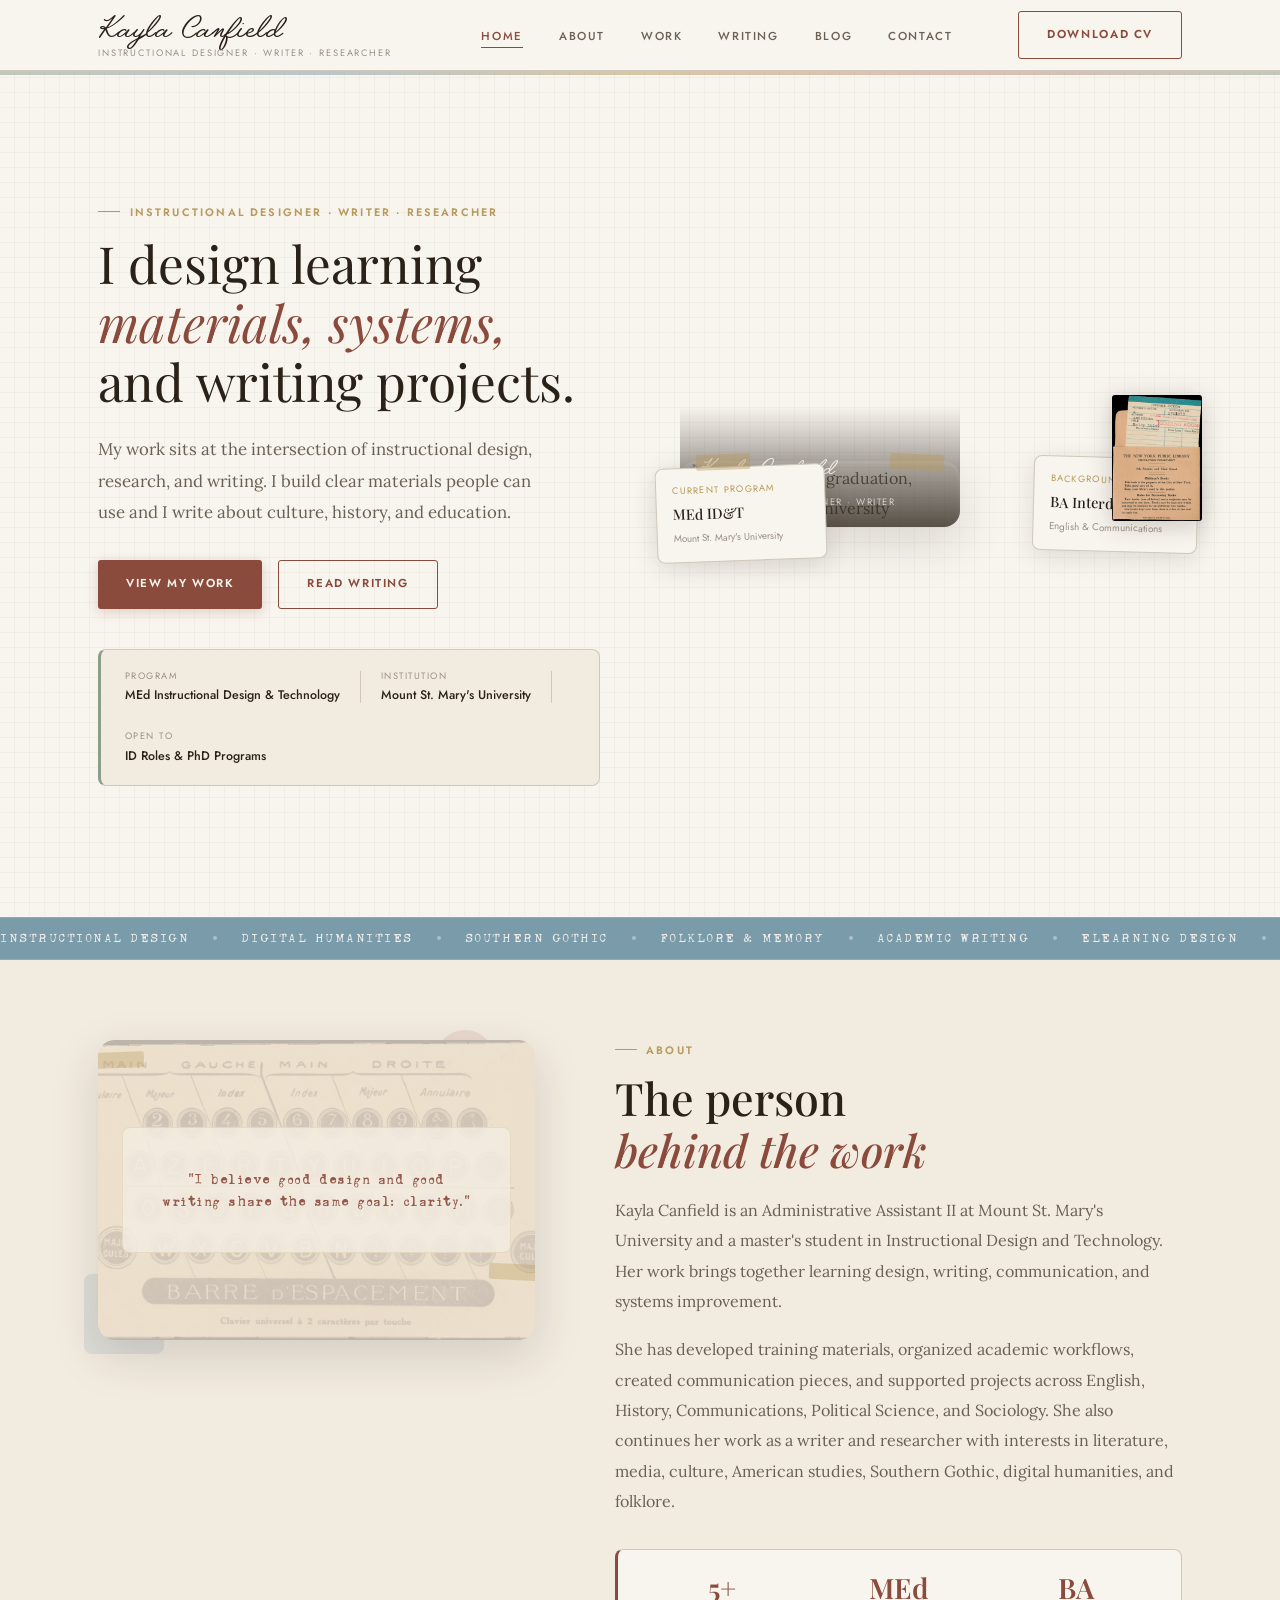
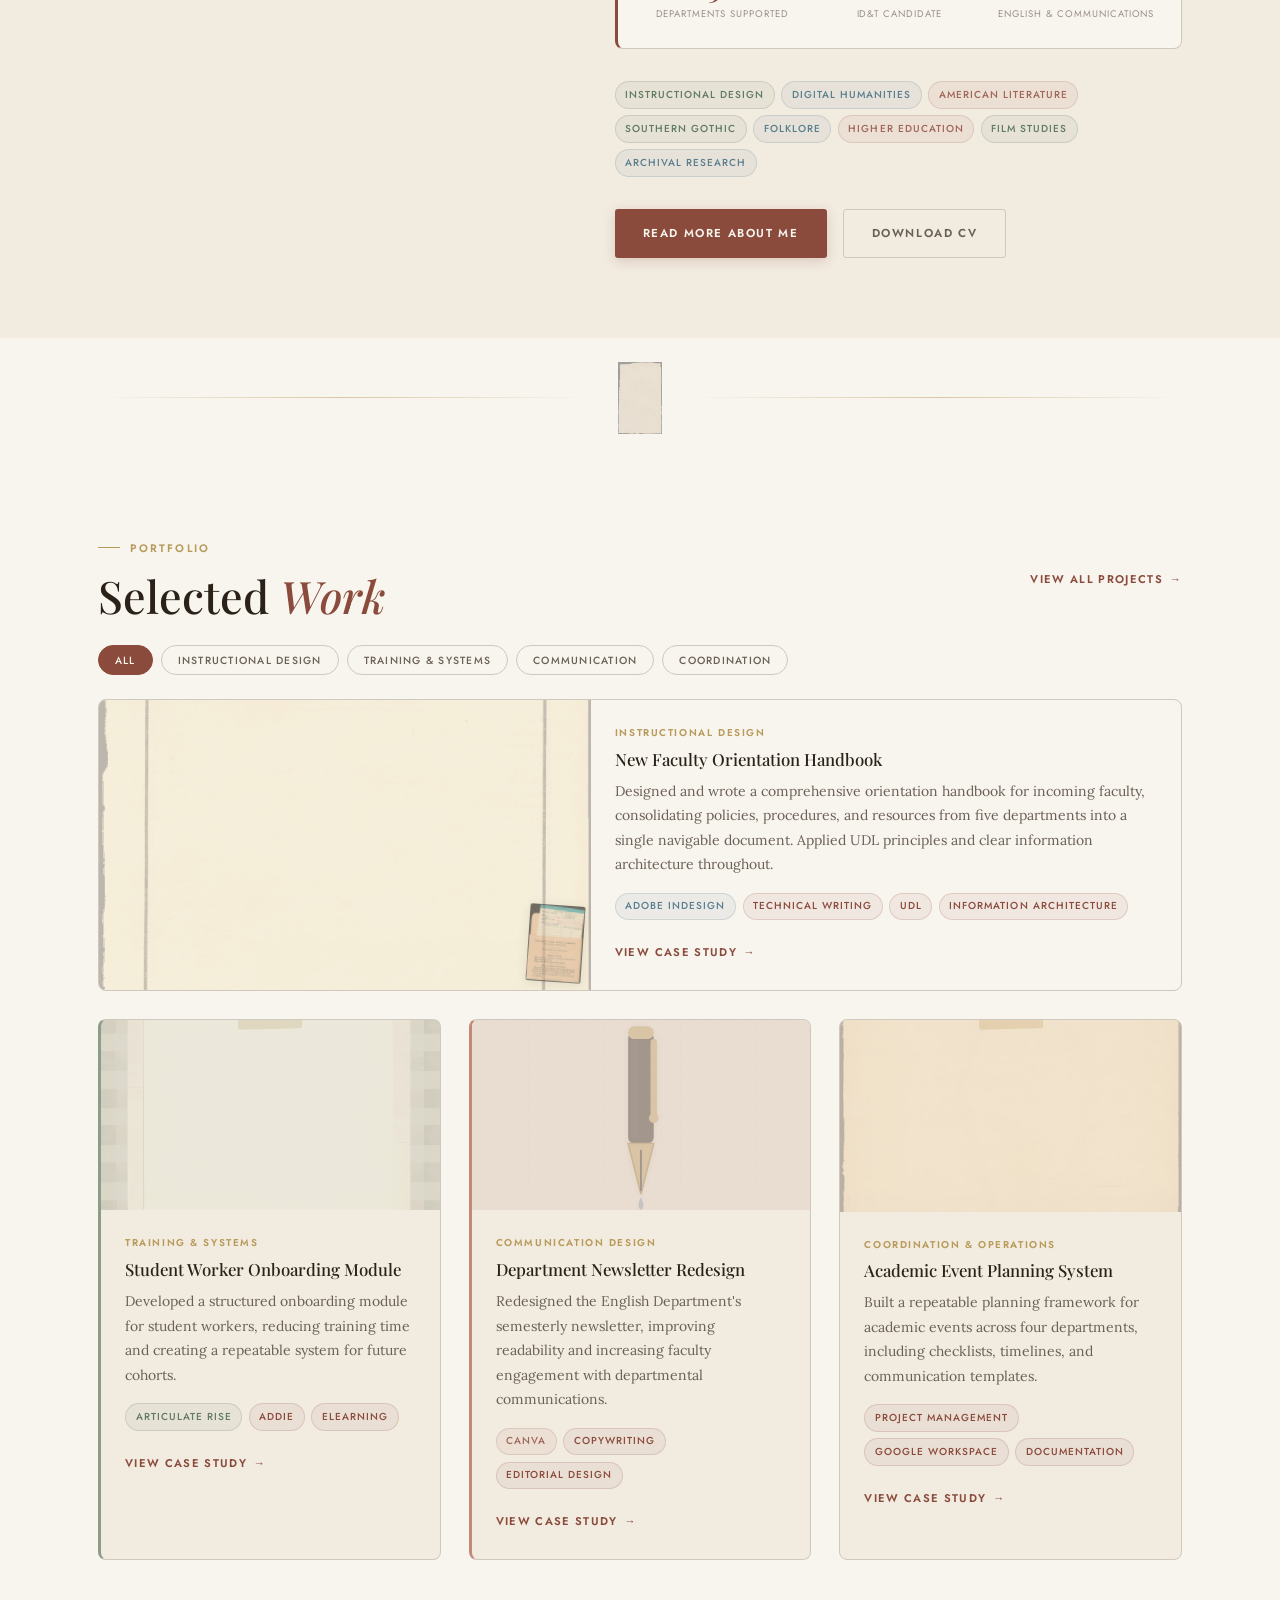
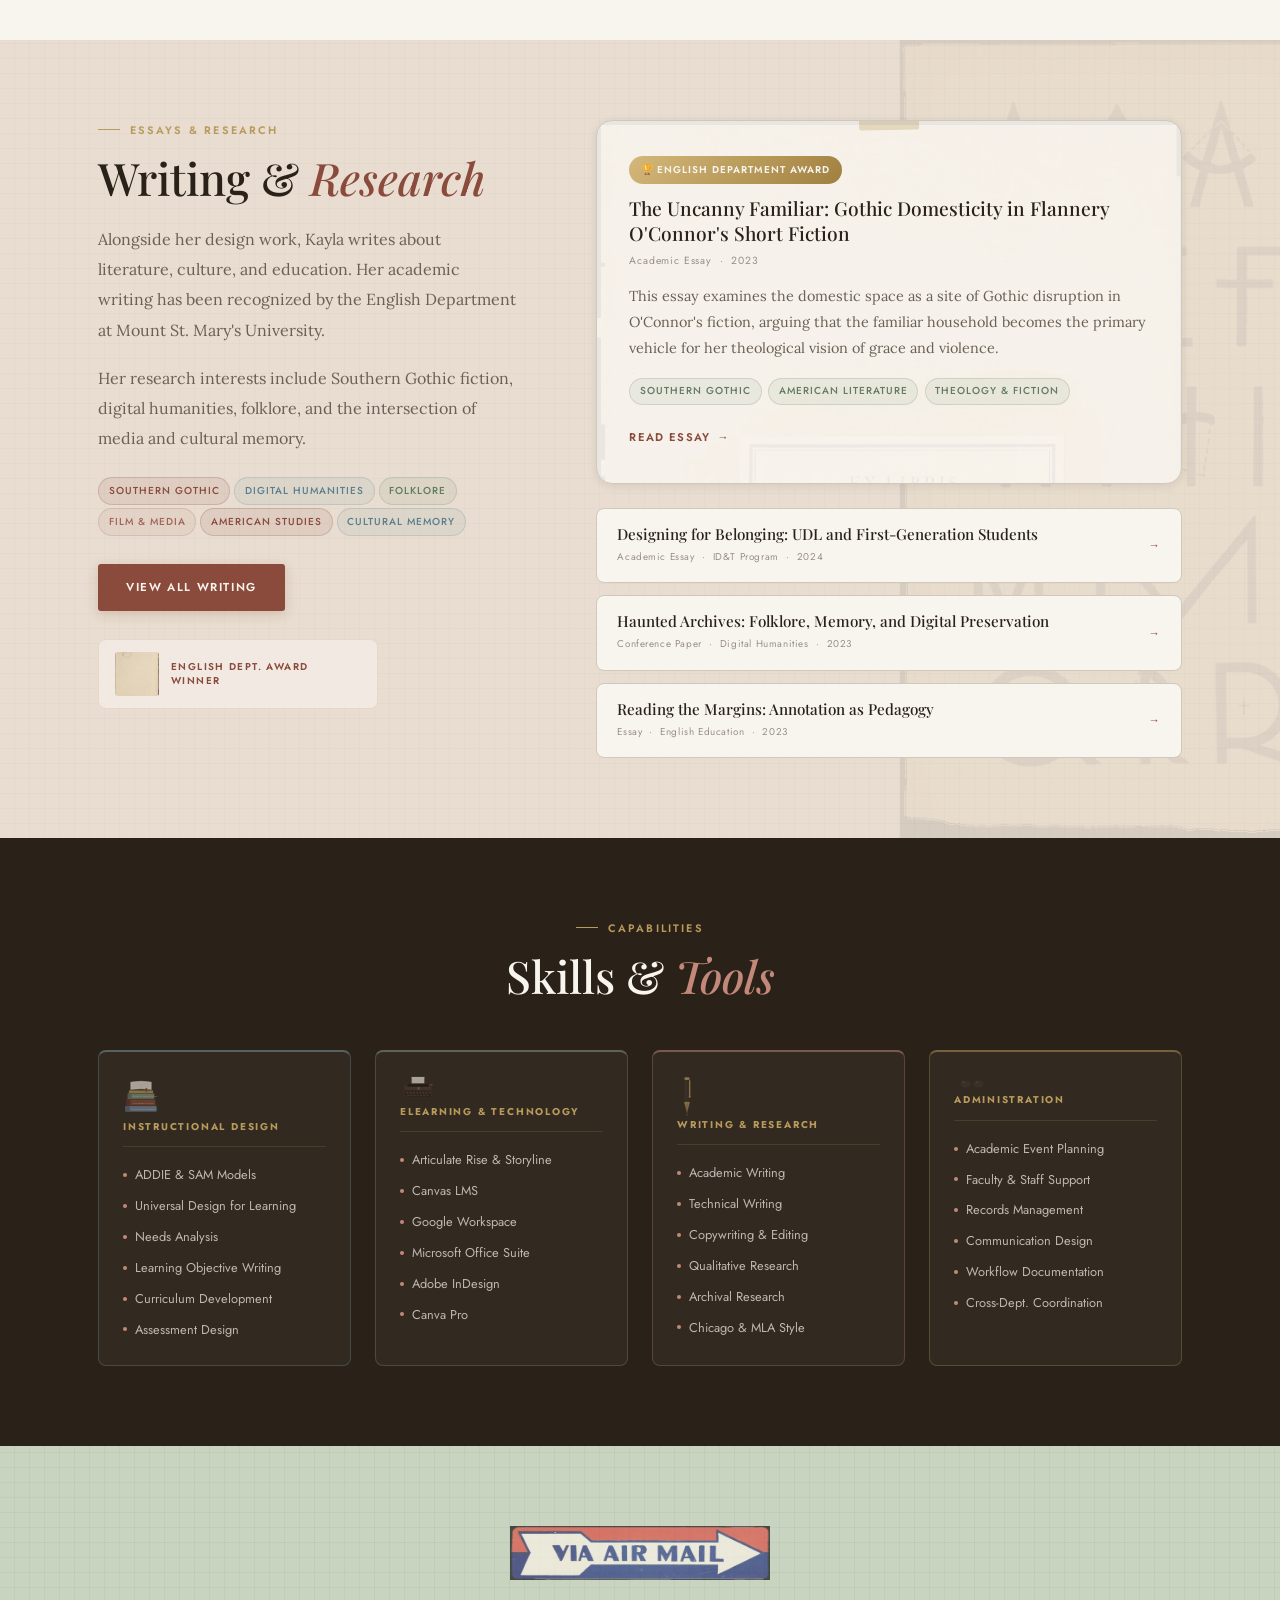
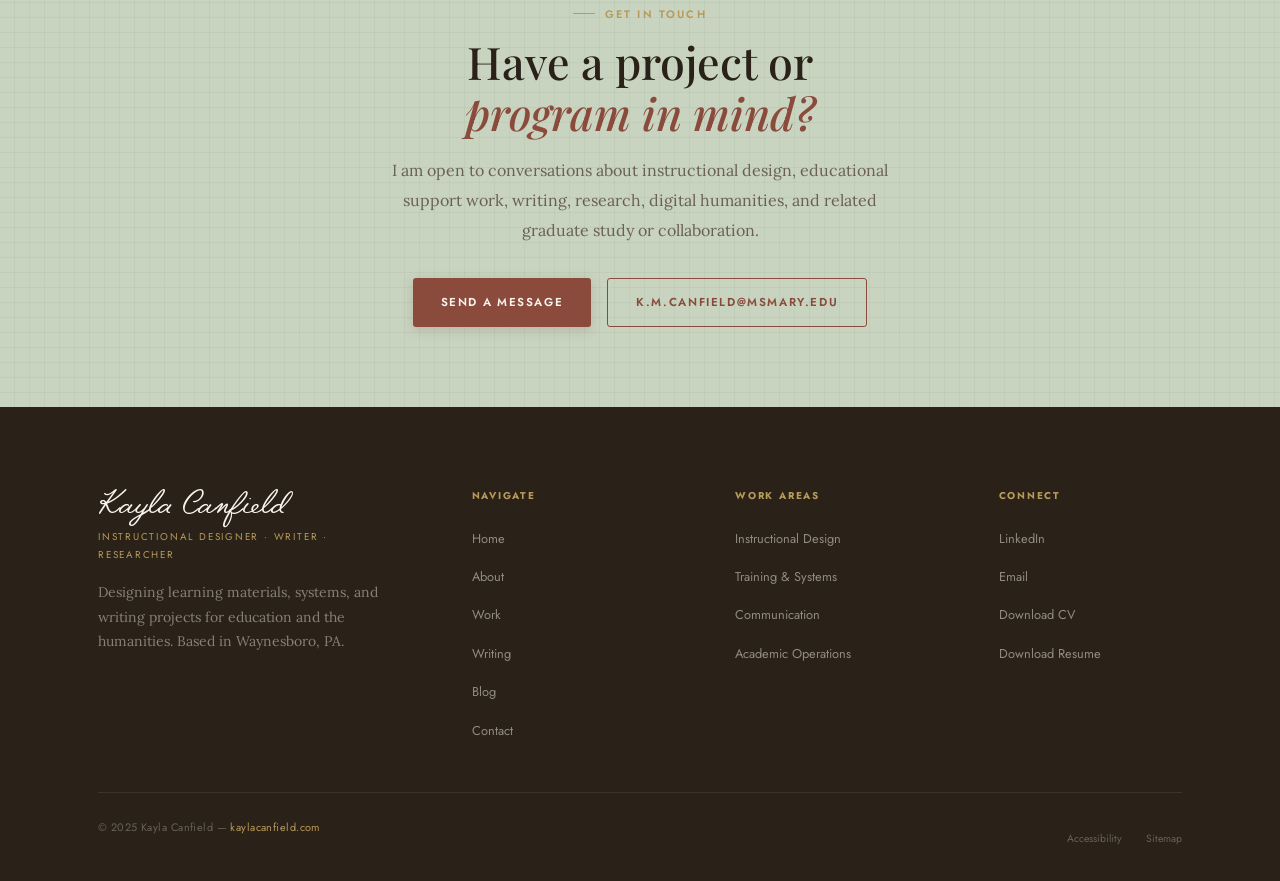
==== commit dfd9b280: "v3: swap portraits, replace SVG embellishments with real vintage assets (library card, typewriter di" ====
--- a/index.html
+++ b/index.html
@@ -16,7 +16,7 @@
   <link href="https://fonts.googleapis.com/css2?family=Playfair+Display:ital,wght@0,400;0,500;0,600;1,400;1,500&family=Lora:ital,wght@0,400;0,500;0,600;1,400&family=Jost:wght@300;400;500;600&display=swap" rel="stylesheet" />
   <link rel="stylesheet" href="assets/css/main.css" />
   <link rel="stylesheet" href="assets/css/home.css" />
-  <link rel="stylesheet" href="assets/css/home-enhanced.css" />
+  <link rel="stylesheet" href="assets/css/home-v3.css" />
   <script type="application/ld+json">
   {
     "@context": "https://schema.org",
@@ -76,11 +76,6 @@
   <div class="hero__bg-pattern pattern-gingham"></div>
   <div class="hero__tape-top"></div>
 
-  <!-- Floating botanical decorations -->
-  <img src="assets/images/illustrations/botanical-branch.svg" class="hero__botanical hero__botanical--tl" alt="" aria-hidden="true" />
-  <img src="assets/images/illustrations/sprig.svg" class="hero__botanical hero__botanical--br" alt="" aria-hidden="true" />
-  <img src="assets/images/illustrations/flourish-corner.svg" class="hero__flourish hero__flourish--tr" alt="" aria-hidden="true" />
-
   <div class="hero__inner container">
     <div class="hero__content">
       <p class="eyebrow reveal">Instructional Designer &middot; Writer &middot; Researcher</p>
@@ -114,31 +109,35 @@
       </div>
     </div>
 
-    <!-- Hero visual: portrait + floating cards -->
+    <!-- Hero visual: graduation portrait + library card -->
     <div class="hero__visual reveal reveal-delay-2">
-      <!-- Portrait photo frame -->
+
+      <!-- Portrait photo in photo-album style frame -->
       <div class="hero__portrait-wrap">
-        <div class="hero__portrait-tape hero__portrait-tape--tl"></div>
-        <div class="hero__portrait-tape hero__portrait-tape--tr"></div>
-        <img src="assets/images/photos/portrait-campus.jpg"
-             alt="Kayla Canfield, instructional designer and writer, on campus at Mount St. Mary's University"
+        <!-- Gold tape strips at top corners -->
+        <div class="hero__tape hero__tape--tl"></div>
+        <div class="hero__tape hero__tape--tr"></div>
+        <!-- The graduation portrait -->
+        <img src="assets/images/photos/portrait-graduation.jpg"
+             alt="Kayla Canfield at graduation, Mount St. Mary's University"
              class="hero__portrait-img"
              loading="eager" />
-        <!-- Postcard stamp overlay -->
-        <div class="hero__portrait-stamp">
-          <img src="assets/images/illustrations/postcard-stamp.svg" alt="" aria-hidden="true" />
-        </div>
-        <!-- Library stamp overlay -->
-        <div class="hero__portrait-library-stamp">
-          <img src="assets/images/illustrations/library-stamp.svg" alt="" aria-hidden="true" />
-        </div>
+        <!-- Name caption overlay at bottom -->
         <div class="hero__portrait-caption">
           <span class="t-signature" style="font-size:1.5rem;color:var(--c-warm-white);">Kayla Canfield</span>
           <span class="hero__portrait-caption-sub">Instructional Designer &middot; Writer</span>
         </div>
       </div>
 
-      <!-- Floating mini cards -->
+      <!-- NY Public Library card tucked beside portrait -->
+      <div class="hero__library-card reveal reveal-delay-3">
+        <img src="assets/images/vintage/library-card-nypl.webp"
+             alt="A used library card from the New York Public Library"
+             class="hero__library-card-img"
+             loading="lazy" />
+      </div>
+
+      <!-- Floating mini info cards -->
       <div class="hero__mini hero__mini--1">
         <span class="hero__mini-label">Current Program</span>
         <span class="hero__mini-value">MEd ID&amp;T</span>
@@ -150,10 +149,6 @@
         <span class="hero__mini-sub">English &amp; Communications</span>
       </div>
 
-      <!-- Floating book illustration -->
-      <div class="hero__book-float">
-        <img src="assets/images/illustrations/book-stack.svg" alt="" aria-hidden="true" />
-      </div>
     </div>
   </div>
 </section>
@@ -198,31 +193,29 @@
 
 <!-- ── ABOUT TEASER ──────────────────────────────────────────── -->
 <section class="about-teaser section bg-cream" aria-label="About teaser">
-  <!-- Botanical corner decoration -->
-  <img src="assets/images/illustrations/sprig.svg" class="about-teaser__sprig" alt="" aria-hidden="true" />
   <div class="container">
     <div class="about-teaser__inner">
+
+      <!-- Left: Typewriter diagram panel -->
       <div class="about-teaser__img-col reveal">
         <div class="about-teaser__frame">
-          <!-- NOTE: About page uses portrait-graduation.jpg. This teaser uses no photo — uses typewriter illustration instead -->
-          <div class="about-teaser__typewriter-panel">
-            <img src="assets/images/illustrations/typewriter.svg" alt="" aria-hidden="true" class="about-teaser__typewriter-img" />
-            <div class="about-teaser__typewriter-text">
-              <p class="t-typewriter" style="font-size:0.75rem;color:var(--c-terracotta);opacity:0.8;">"I believe good design and good writing share the same goal: clarity."</p>
+          <div class="about-teaser__diagram-panel">
+            <!-- Typewriter diagram as atmospheric background -->
+            <img src="assets/images/vintage/typewriter-diagram.webp"
+                 alt="Vintage typewriter technical diagram"
+                 class="about-teaser__diagram-img"
+                 loading="lazy" />
+            <!-- Quote overlay on diagram -->
+            <div class="about-teaser__diagram-quote">
+              <p class="t-typewriter">"I believe good design and good writing share the same goal: clarity."</p>
             </div>
           </div>
           <div class="about-teaser__frame-tape about-teaser__frame-tape--tl"></div>
           <div class="about-teaser__frame-tape about-teaser__frame-tape--br"></div>
         </div>
-        <!-- Color accent block -->
+        <!-- Color accent blocks -->
         <div class="about-teaser__color-block about-teaser__color-block--blue"></div>
         <div class="about-teaser__color-block about-teaser__color-block--rose"></div>
-        <!-- Gingham accent block -->
-        <div class="about-teaser__gingham-block pattern-gingham"></div>
-        <!-- Reading glasses doodle -->
-        <div class="about-teaser__glasses">
-          <img src="assets/images/illustrations/reading-glasses.svg" alt="" aria-hidden="true" />
-        </div>
       </div>
 
       <div class="about-teaser__content reveal reveal-delay-1">
@@ -272,15 +265,20 @@
   </div>
 </section>
 
-<!-- ── DOODLE DIVIDER ────────────────────────────────────────── -->
-<div class="doodle-divider-wrap" aria-hidden="true">
-  <img src="assets/images/illustrations/doodle-divider.svg" alt="" class="doodle-divider-img" />
+<!-- ── SECTION DIVIDER: PRESSED LEAF ────────────────────────── -->
+<div class="section-divider-leaf" aria-hidden="true">
+  <div class="section-divider-leaf__inner">
+    <div class="section-divider-leaf__line"></div>
+    <img src="assets/images/vintage/pressed-leaf.webp"
+         alt=""
+         class="section-divider-leaf__img"
+         loading="lazy" />
+    <div class="section-divider-leaf__line"></div>
+  </div>
 </div>
 
 <!-- ── FEATURED WORK ─────────────────────────────────────────── -->
 <section class="featured-work section" aria-label="Featured work">
-  <!-- Floating pen decoration -->
-  <img src="assets/images/illustrations/pen-nib.svg" class="work-section__pen" alt="" aria-hidden="true" />
 
   <div class="container">
     <div class="section-header flex-between" style="margin-bottom:var(--space-md);">
@@ -301,16 +299,20 @@
 
     <div class="work-grid">
 
-      <!-- Featured wide card -->
+      <!-- Featured wide card: Orientation Handbook — Memoranda page background -->
       <article class="card card--featured reveal" data-category="instructional-design">
-        <div class="card__img card__img--blue">
-          <div class="work-card-pattern work-card-pattern--lines"></div>
-          <div class="work-card-illustration">
-            <img src="assets/images/illustrations/book-stack.svg" alt="" aria-hidden="true" />
-          </div>
-          <!-- Library card stamp on featured card -->
-          <div class="work-card-library-card">
-            <img src="assets/images/illustrations/library-card.svg" alt="" aria-hidden="true" />
+        <div class="card__img card__img--memoranda">
+          <img src="assets/images/vintage/memoranda-page.webp"
+               alt=""
+               class="card__img-bg"
+               aria-hidden="true"
+               loading="lazy" />
+          <!-- NY Public Library card as a subtle overlay -->
+          <div class="card__img-overlay-asset card__img-overlay-asset--library">
+            <img src="assets/images/vintage/library-card-nypl.webp"
+                 alt=""
+                 aria-hidden="true"
+                 loading="lazy" />
           </div>
         </div>
         <div class="card__body">
@@ -327,13 +329,14 @@
         </div>
       </article>
 
-      <!-- Card 2 -->
+      <!-- Card 2: Student Onboarding — Composition notebook background -->
       <article class="card card--paper card--sage reveal reveal-delay-1" data-category="training-systems">
-        <div class="card__img card__img--sage">
-          <div class="work-card-pattern work-card-pattern--dots"></div>
-          <div class="work-card-illustration work-card-illustration--sm">
-            <img src="assets/images/illustrations/library-stamp.svg" alt="" aria-hidden="true" />
-          </div>
+        <div class="card__img card__img--notebook">
+          <img src="assets/images/vintage/composition-notebook.webp"
+               alt=""
+               class="card__img-bg"
+               aria-hidden="true"
+               loading="lazy" />
         </div>
         <div class="card__body">
           <p class="card__cat">Training &amp; Systems</p>
@@ -348,10 +351,11 @@
         </div>
       </article>
 
-      <!-- Card 3 -->
+      <!-- Card 3: Newsletter Redesign — keep fountain pen (pen-nib SVG) as requested -->
       <article class="card card--paper card--rose reveal reveal-delay-2" data-category="communication">
         <div class="card__img card__img--rose">
           <div class="work-card-pattern work-card-pattern--grid"></div>
+          <!-- Fountain pen kept as requested -->
           <div class="work-card-illustration work-card-illustration--sm">
             <img src="assets/images/illustrations/pen-nib.svg" alt="" aria-hidden="true" style="width:40px;" />
           </div>
@@ -369,13 +373,14 @@
         </div>
       </article>
 
-      <!-- Card 4 -->
+      <!-- Card 4: Event Planning — Archive folder background -->
       <article class="card card--paper reveal reveal-delay-3" data-category="coordination">
-        <div class="card__img card__img--gold">
-          <div class="work-card-pattern work-card-pattern--diagonal"></div>
-          <div class="work-card-illustration work-card-illustration--sm">
-            <img src="assets/images/illustrations/postmark.svg" alt="" aria-hidden="true" />
-          </div>
+        <div class="card__img card__img--archive">
+          <img src="assets/images/vintage/archive-folder.webp"
+               alt=""
+               class="card__img-bg"
+               aria-hidden="true"
+               loading="lazy" />
         </div>
         <div class="card__body">
           <p class="card__cat">Coordination &amp; Operations</p>
@@ -397,10 +402,13 @@
 <!-- ── WRITING TEASER ────────────────────────────────────────── -->
 <section class="writing-teaser section bg-parchment" aria-label="Writing teaser">
   <div class="writing-teaser__gingham pattern-gingham"></div>
-  <!-- Film reel decoration -->
-  <img src="assets/images/illustrations/film-reel.svg" class="writing-teaser__film-reel" alt="" aria-hidden="true" />
-  <!-- Botanical decoration -->
-  <img src="assets/images/illustrations/botanical-branch.svg" class="writing-teaser__botanical" alt="" aria-hidden="true" />
+
+  <!-- Typography diagram as atmospheric background accent -->
+  <div class="writing-teaser__bg-diagram" aria-hidden="true">
+    <img src="assets/images/vintage/typography-diagram.webp"
+         alt=""
+         loading="lazy" />
+  </div>
 
   <div class="container" style="position:relative;z-index:1;">
     <div class="writing-teaser__inner">
@@ -414,7 +422,6 @@
           Her research interests include Southern Gothic fiction, digital humanities, folklore, and the intersection of media and cultural memory.
         </p>
 
-        <!-- Interest tags with color -->
         <div class="writing-interests-tags" style="margin:1.25rem 0;">
           <span class="tag tag--terracotta">Southern Gothic</span>
           <span class="tag tag--blue">Digital Humanities</span>
@@ -426,33 +433,42 @@
 
         <a href="pages/writing.html" class="btn btn-primary" style="margin-top:0.5rem;">View All Writing</a>
 
-        <!-- Award ribbon decoration -->
-        <div class="writing-award-ribbon">
-          <img src="assets/images/illustrations/award-ribbon.svg" alt="English Department Award" />
-          <span class="writing-award-ribbon__label">Dept. Award Winner</span>
+        <!-- Award label: using Cooper Union stamp paper as award badge background -->
+        <div class="writing-award-block">
+          <div class="writing-award-block__stamp">
+            <img src="assets/images/vintage/cooper-union-stamp.webp"
+                 alt=""
+                 aria-hidden="true"
+                 loading="lazy" />
+          </div>
+          <span class="writing-award-block__label">English Dept. Award Winner</span>
         </div>
       </div>
 
       <div class="writing-teaser__right">
-        <!-- Featured writing piece -->
+        <!-- Featured writing piece: Ex Libris page as card background -->
         <div class="writing-featured-card reveal reveal-delay-1">
           <div class="writing-featured-card__tape"></div>
-          <!-- Postmark stamp -->
-          <div class="writing-featured-card__postmark">
-            <img src="assets/images/illustrations/postmark.svg" alt="" aria-hidden="true" />
-          </div>
-          <span class="badge-award">&#x1F3C6; English Department Award</span>
-          <h3 class="writing-featured-card__title">The Uncanny Familiar: Gothic Domesticity in Flannery O'Connor's Short Fiction</h3>
-          <p class="writing-featured-card__meta">Academic Essay &nbsp;&middot;&nbsp; 2023</p>
-          <p class="writing-featured-card__abstract">
-            This essay examines the domestic space as a site of Gothic disruption in O'Connor's fiction, arguing that the familiar household becomes the primary vehicle for her theological vision of grace and violence.
-          </p>
-          <div class="tag-row" style="margin-bottom:1rem;">
-            <span class="tag tag--sage">Southern Gothic</span>
-            <span class="tag tag--sage">American Literature</span>
-            <span class="tag tag--sage">Theology &amp; Fiction</span>
-          </div>
-          <a href="pages/writing.html#oconnor-essay" class="link-arrow">Read Essay</a>
+          <!-- Ex Libris book page as atmospheric background -->
+          <div class="writing-featured-card__exlibris" aria-hidden="true">
+            <img src="assets/images/vintage/ex-libris-book.webp"
+                 alt=""
+                 loading="lazy" />
+          </div>
+          <div class="writing-featured-card__content">
+            <span class="badge-award">&#x1F3C6; English Department Award</span>
+            <h3 class="writing-featured-card__title">The Uncanny Familiar: Gothic Domesticity in Flannery O'Connor's Short Fiction</h3>
+            <p class="writing-featured-card__meta">Academic Essay &nbsp;&middot;&nbsp; 2023</p>
+            <p class="writing-featured-card__abstract">
+              This essay examines the domestic space as a site of Gothic disruption in O'Connor's fiction, arguing that the familiar household becomes the primary vehicle for her theological vision of grace and violence.
+            </p>
+            <div class="tag-row" style="margin-bottom:1rem;">
+              <span class="tag tag--sage">Southern Gothic</span>
+              <span class="tag tag--sage">American Literature</span>
+              <span class="tag tag--sage">Theology &amp; Fiction</span>
+            </div>
+            <a href="pages/writing.html#oconnor-essay" class="link-arrow">Read Essay</a>
+          </div>
         </div>
 
         <!-- Writing list -->
@@ -486,10 +502,6 @@
 
 <!-- ── SKILLS STRIP ──────────────────────────────────────────── -->
 <section class="skills-strip section bg-ink" aria-label="Skills and tools">
-  <!-- Doodle divider at top -->
-  <div class="skills-strip__doodle-top" aria-hidden="true">
-    <img src="assets/images/illustrations/doodle-divider.svg" alt="" style="width:100%;opacity:0.25;filter:invert(1);" />
-  </div>
   <div class="container" style="position:relative;z-index:1;">
     <div class="skills-strip__header reveal" style="text-align:center;margin-bottom:var(--space-lg);">
       <p class="eyebrow" style="justify-content:center;color:var(--c-gold);">Capabilities</p>
@@ -550,14 +562,15 @@
 
 <!-- ── CONTACT CTA ───────────────────────────────────────────── -->
 <section class="contact-cta section bg-sage-light" aria-label="Contact call to action">
-  <!-- Botanical decoration -->
-  <img src="assets/images/illustrations/botanical-branch.svg" class="contact-cta__botanical" alt="" aria-hidden="true" />
-  <img src="assets/images/illustrations/flourish-corner.svg" class="contact-cta__flourish" alt="" aria-hidden="true" />
+
+  <!-- Air mail sticker as decorative header element -->
+  <div class="contact-cta__airmail reveal">
+    <img src="assets/images/vintage/airmail-sticker.webp"
+         alt="Air mail sticker decoration"
+         loading="lazy" />
+  </div>
 
   <div class="container" style="text-align:center;position:relative;z-index:1;">
-    <div class="contact-cta__postmark reveal">
-      <img src="assets/images/illustrations/postmark.svg" alt="" aria-hidden="true" style="width:80px;opacity:0.5;" />
-    </div>
     <p class="eyebrow reveal" style="justify-content:center;">Get in Touch</p>
     <h2 class="t-h1 reveal reveal-delay-1" style="margin-bottom:1rem;">
       Have a project or<br><em style="color:var(--c-terracotta);">program in mind?</em>
@@ -626,7 +639,6 @@
 
 <script src="assets/js/main.js"></script>
 <script>
-  // Back to top visibility
   const btt = document.getElementById('back-to-top');
   window.addEventListener('scroll', () => {
     btt.style.opacity = window.scrollY > 500 ? '1' : '0';
--- a/assets/css/home-v3.css
+++ b/assets/css/home-v3.css
@@ -0,0 +1,528 @@
+/* ================================================================
+   HOME V3 — home-v3.css
+   Replaces home-enhanced.css. Uses real vintage image assets
+   instead of SVG illustrations for embellishments.
+   ================================================================ */
+
+/* ── HERO PORTRAIT ─────────────────────────────────────────── */
+.hero__visual {
+  position: relative;
+  display: flex;
+  flex-direction: column;
+  align-items: flex-start;
+  gap: 1.25rem;
+  padding: 1.5rem 0;
+}
+
+.hero__portrait-wrap {
+  position: relative;
+  width: 280px;
+  border-radius: var(--r-lg);
+  overflow: visible;
+  flex-shrink: 0;
+}
+
+.hero__portrait-img {
+  width: 100%;
+  border-radius: var(--r-lg);
+  display: block;
+  box-shadow: var(--shadow-lg);
+  filter: saturate(0.92) brightness(1.02);
+  border: 3px solid var(--c-warm-white);
+}
+
+/* Gold tape strips at top corners of portrait */
+.hero__tape {
+  position: absolute;
+  width: 54px;
+  height: 16px;
+  background: rgba(184,154,90,0.42);
+  border-radius: 2px;
+  z-index: 3;
+}
+
+.hero__tape--tl {
+  top: -7px;
+  left: 16px;
+  transform: rotate(-2deg);
+}
+
+.hero__tape--tr {
+  top: -7px;
+  right: 16px;
+  transform: rotate(2.5deg);
+}
+
+/* Name caption gradient at portrait bottom */
+.hero__portrait-caption {
+  position: absolute;
+  bottom: 0;
+  left: 0;
+  right: 0;
+  background: linear-gradient(to top, rgba(42,34,24,0.78), transparent);
+  padding: 2.5rem 1.25rem 1rem;
+  border-radius: 0 0 var(--r-lg) var(--r-lg);
+  display: flex;
+  flex-direction: column;
+  gap: 3px;
+}
+
+.hero__portrait-caption-sub {
+  font-family: var(--f-sans);
+  font-size: 0.58rem;
+  letter-spacing: 0.16em;
+  text-transform: uppercase;
+  color: rgba(248,244,238,0.72);
+}
+
+/* ── HERO LIBRARY CARD ──────────────────────────────────────── */
+.hero__library-card {
+  position: absolute;
+  bottom: 30px;
+  right: -20px;
+  width: 90px;
+  transform: rotate(5deg);
+  z-index: 4;
+  filter: drop-shadow(0 4px 12px rgba(42,34,24,0.22));
+  transition: transform 0.3s ease;
+}
+
+.hero__library-card:hover {
+  transform: rotate(2deg) scale(1.06);
+}
+
+.hero__library-card-img {
+  width: 100%;
+  border-radius: 3px;
+  display: block;
+}
+
+/* ── IDENTITY RIBBON ────────────────────────────────────────── */
+.identity-ribbon {
+  background: var(--c-dusty-blue, #7A9BAA);
+  overflow: hidden;
+  padding: 0.65rem 0;
+  border-top: 1px solid rgba(255,255,255,0.15);
+  border-bottom: 1px solid rgba(255,255,255,0.15);
+}
+
+.identity-ribbon__inner {
+  display: flex;
+  align-items: center;
+  gap: 1.5rem;
+  white-space: nowrap;
+  animation: ribbon-scroll 30s linear infinite;
+  width: max-content;
+}
+
+.identity-ribbon__inner .t-typewriter {
+  font-size: 0.68rem;
+  letter-spacing: 0.14em;
+  text-transform: uppercase;
+  color: rgba(248,244,238,0.9);
+  font-family: var(--f-typewriter, 'Courier Prime', monospace);
+}
+
+.identity-ribbon__dot {
+  width: 4px;
+  height: 4px;
+  border-radius: 50%;
+  background: rgba(248,244,238,0.4);
+  flex-shrink: 0;
+}
+
+@keyframes ribbon-scroll {
+  0%   { transform: translateX(0); }
+  100% { transform: translateX(-50%); }
+}
+
+/* ── ABOUT TEASER: TYPEWRITER DIAGRAM PANEL ─────────────────── */
+.about-teaser__diagram-panel {
+  position: relative;
+  border-radius: var(--r-lg);
+  overflow: hidden;
+  box-shadow: var(--shadow-lg);
+  background: var(--c-parchment);
+  min-height: 300px;
+  display: flex;
+  align-items: center;
+  justify-content: center;
+}
+
+.about-teaser__diagram-img {
+  position: absolute;
+  inset: 0;
+  width: 100%;
+  height: 100%;
+  object-fit: cover;
+  opacity: 0.18;
+  filter: sepia(0.3);
+}
+
+.about-teaser__diagram-quote {
+  position: relative;
+  z-index: 2;
+  padding: 2.5rem 2rem;
+  text-align: center;
+  background: rgba(242,235,224,0.85);
+  border-radius: var(--r-md);
+  margin: 1.5rem;
+  border: 1px solid rgba(184,154,90,0.2);
+}
+
+.about-teaser__diagram-quote .t-typewriter {
+  font-size: 0.82rem;
+  color: var(--c-terracotta);
+  line-height: 1.7;
+  opacity: 0.9;
+}
+
+/* Color accent blocks behind the diagram panel */
+.about-teaser__color-block {
+  position: absolute;
+  border-radius: var(--r-md);
+  z-index: -1;
+  pointer-events: none;
+}
+
+.about-teaser__color-block--blue {
+  bottom: -14px;
+  left: -14px;
+  width: 80px;
+  height: 80px;
+  background: var(--c-dusty-blue, #7A9BAA);
+  opacity: 0.18;
+}
+
+.about-teaser__color-block--rose {
+  top: -10px;
+  right: 40px;
+  width: 60px;
+  height: 60px;
+  background: var(--c-dusty-rose, #C4887A);
+  opacity: 0.18;
+  border-radius: 50%;
+}
+
+/* ── SECTION DIVIDER: PRESSED LEAF ─────────────────────────── */
+.section-divider-leaf {
+  background: var(--c-warm-white);
+  padding: 1.5rem 0;
+  overflow: hidden;
+}
+
+.section-divider-leaf__inner {
+  display: flex;
+  align-items: center;
+  gap: 2rem;
+  max-width: var(--max-w);
+  margin: 0 auto;
+  padding: 0 var(--space-lg);
+}
+
+.section-divider-leaf__line {
+  flex: 1;
+  height: 1px;
+  background: linear-gradient(90deg, transparent, var(--c-gold), transparent);
+  opacity: 0.5;
+}
+
+.section-divider-leaf__img {
+  width: 44px;
+  height: auto;
+  opacity: 0.35;
+  filter: sepia(0.4) brightness(0.85);
+  flex-shrink: 0;
+}
+
+/* ── WORK CARD IMAGE BACKGROUNDS ────────────────────────────── */
+/* Real vintage image backgrounds for work cards */
+.card__img-bg {
+  position: absolute;
+  inset: 0;
+  width: 100%;
+  height: 100%;
+  object-fit: cover;
+  opacity: 0.22;
+  filter: sepia(0.25) brightness(1.05);
+}
+
+.card__img--memoranda {
+  position: relative;
+  overflow: hidden;
+  background: rgba(196,162,101,0.12);
+}
+
+.card__img--notebook {
+  position: relative;
+  overflow: hidden;
+  background: rgba(138,158,136,0.12);
+}
+
+.card__img--archive {
+  position: relative;
+  overflow: hidden;
+  background: rgba(196,162,101,0.1);
+}
+
+/* Library card overlay on featured card */
+.card__img-overlay-asset {
+  position: absolute;
+  z-index: 2;
+}
+
+.card__img-overlay-asset--library {
+  bottom: 8px;
+  right: 8px;
+  width: 55px;
+  transform: rotate(4deg);
+  opacity: 0.55;
+  filter: drop-shadow(0 2px 6px rgba(42,34,24,0.18));
+  transition: transform 0.3s ease, opacity 0.3s ease;
+}
+
+.card__img-overlay-asset--library:hover {
+  opacity: 0.8;
+  transform: rotate(1deg) scale(1.05);
+}
+
+.card__img-overlay-asset img {
+  width: 100%;
+  display: block;
+  border-radius: 2px;
+}
+
+/* Colored card left-border accents */
+.card--sage {
+  border-left: 3px solid var(--c-sage) !important;
+}
+
+.card--rose {
+  border-left: 3px solid var(--c-dusty-rose, #C4887A) !important;
+}
+
+/* Work card illustration (fountain pen kept) */
+.work-card-pattern {
+  position: absolute;
+  inset: 0;
+}
+
+.work-card-pattern--grid {
+  background-image:
+    repeating-linear-gradient(0deg, transparent, transparent 18px, rgba(196,160,160,0.1) 18px, rgba(196,160,160,0.1) 19px),
+    repeating-linear-gradient(90deg, transparent, transparent 18px, rgba(196,160,160,0.1) 18px, rgba(196,160,160,0.1) 19px);
+}
+
+.work-card-illustration {
+  position: absolute;
+  inset: 0;
+  display: flex;
+  align-items: center;
+  justify-content: center;
+  z-index: 1;
+}
+
+.work-card-illustration img {
+  width: 80px;
+  opacity: 0.4;
+  filter: drop-shadow(0 1px 3px rgba(42,34,24,0.1));
+}
+
+.work-card-illustration--sm img {
+  width: 50px;
+}
+
+/* ── WRITING TEASER: TYPOGRAPHY DIAGRAM BG ──────────────────── */
+.writing-teaser__bg-diagram {
+  position: absolute;
+  top: 0;
+  right: 0;
+  width: 380px;
+  height: 100%;
+  overflow: hidden;
+  pointer-events: none;
+  z-index: 0;
+}
+
+.writing-teaser__bg-diagram img {
+  width: 100%;
+  height: 100%;
+  object-fit: cover;
+  object-position: left center;
+  opacity: 0.07;
+  filter: sepia(0.3);
+}
+
+/* Award block with Cooper Union stamp */
+.writing-award-block {
+  display: flex;
+  align-items: center;
+  gap: 0.75rem;
+  margin-top: 1.75rem;
+  padding: 0.75rem 1rem;
+  background: rgba(248,244,238,0.6);
+  border-radius: var(--r-md);
+  border: 1px solid rgba(184,154,90,0.2);
+  max-width: 280px;
+}
+
+.writing-award-block__stamp {
+  width: 44px;
+  height: 44px;
+  overflow: hidden;
+  border-radius: 3px;
+  flex-shrink: 0;
+}
+
+.writing-award-block__stamp img {
+  width: 100%;
+  height: 100%;
+  object-fit: cover;
+  filter: sepia(0.3) brightness(0.9);
+  opacity: 0.8;
+}
+
+.writing-award-block__label {
+  font-family: var(--f-sans);
+  font-size: 0.62rem;
+  letter-spacing: 0.14em;
+  text-transform: uppercase;
+  color: var(--c-terracotta);
+  font-weight: 600;
+  line-height: 1.4;
+}
+
+/* Writing featured card: ex libris background */
+.writing-featured-card {
+  position: relative;
+  overflow: hidden;
+}
+
+.writing-featured-card__exlibris {
+  position: absolute;
+  inset: 0;
+  z-index: 0;
+  pointer-events: none;
+}
+
+.writing-featured-card__exlibris img {
+  width: 100%;
+  height: 100%;
+  object-fit: cover;
+  object-position: center top;
+  opacity: 0.06;
+  filter: sepia(0.2);
+}
+
+.writing-featured-card__content {
+  position: relative;
+  z-index: 1;
+}
+
+/* ── CONTACT CTA: AIR MAIL STICKER ─────────────────────────── */
+.contact-cta__airmail {
+  display: flex;
+  justify-content: center;
+  margin-bottom: 1.5rem;
+}
+
+.contact-cta__airmail img {
+  max-width: 260px;
+  height: auto;
+  opacity: 0.65;
+  filter: saturate(0.75) brightness(1.05);
+}
+
+/* ── ABOUT PAGE: EX LIBRIS HERO ACCENT ──────────────────────── */
+.page-hero__exlibris {
+  position: absolute;
+  right: 0;
+  top: 0;
+  bottom: 0;
+  width: 220px;
+  overflow: hidden;
+  pointer-events: none;
+  z-index: 0;
+}
+
+.page-hero__exlibris img {
+  width: 100%;
+  height: 100%;
+  object-fit: cover;
+  object-position: center;
+  opacity: 0.08;
+  filter: sepia(0.25);
+}
+
+/* ── ABOUT PHOTO STAMP POSITIONING (cleanup) ────────────────── */
+/* Remove old SVG stamp wrappers — no longer needed */
+.about-photo__stamp,
+.about-photo__postmark {
+  display: none;
+}
+
+/* ── SKILL GROUP COLOR ACCENTS ──────────────────────────────── */
+.skill-group--blue {
+  border-color: rgba(122,155,170,0.3) !important;
+  border-top: 2px solid rgba(122,155,170,0.5) !important;
+}
+
+.skill-group--sage {
+  border-color: rgba(138,158,136,0.3) !important;
+  border-top: 2px solid rgba(138,158,136,0.5) !important;
+}
+
+.skill-group--rose {
+  border-color: rgba(196,136,122,0.3) !important;
+  border-top: 2px solid rgba(196,136,122,0.5) !important;
+}
+
+.skill-group--gold {
+  border-color: rgba(184,154,90,0.3) !important;
+  border-top: 2px solid rgba(184,154,90,0.5) !important;
+}
+
+/* ── RESPONSIVE ─────────────────────────────────────────────── */
+@media (max-width: 1100px) {
+  .hero__library-card {
+    width: 70px;
+    right: -10px;
+    bottom: 20px;
+  }
+  .writing-teaser__bg-diagram {
+    width: 240px;
+  }
+  .page-hero__exlibris {
+    width: 160px;
+  }
+}
+
+@media (max-width: 768px) {
+  .hero__library-card {
+    display: none;
+  }
+  .hero__portrait-wrap {
+    width: 220px;
+  }
+  .writing-teaser__bg-diagram {
+    display: none;
+  }
+  .contact-cta__airmail img {
+    max-width: 200px;
+  }
+  .section-divider-leaf__img {
+    width: 32px;
+  }
+  .page-hero__exlibris {
+    display: none;
+  }
+}
+
+@media (max-width: 480px) {
+  .hero__portrait-wrap {
+    width: 180px;
+  }
+  .about-teaser__diagram-panel {
+    min-height: 220px;
+  }
+}
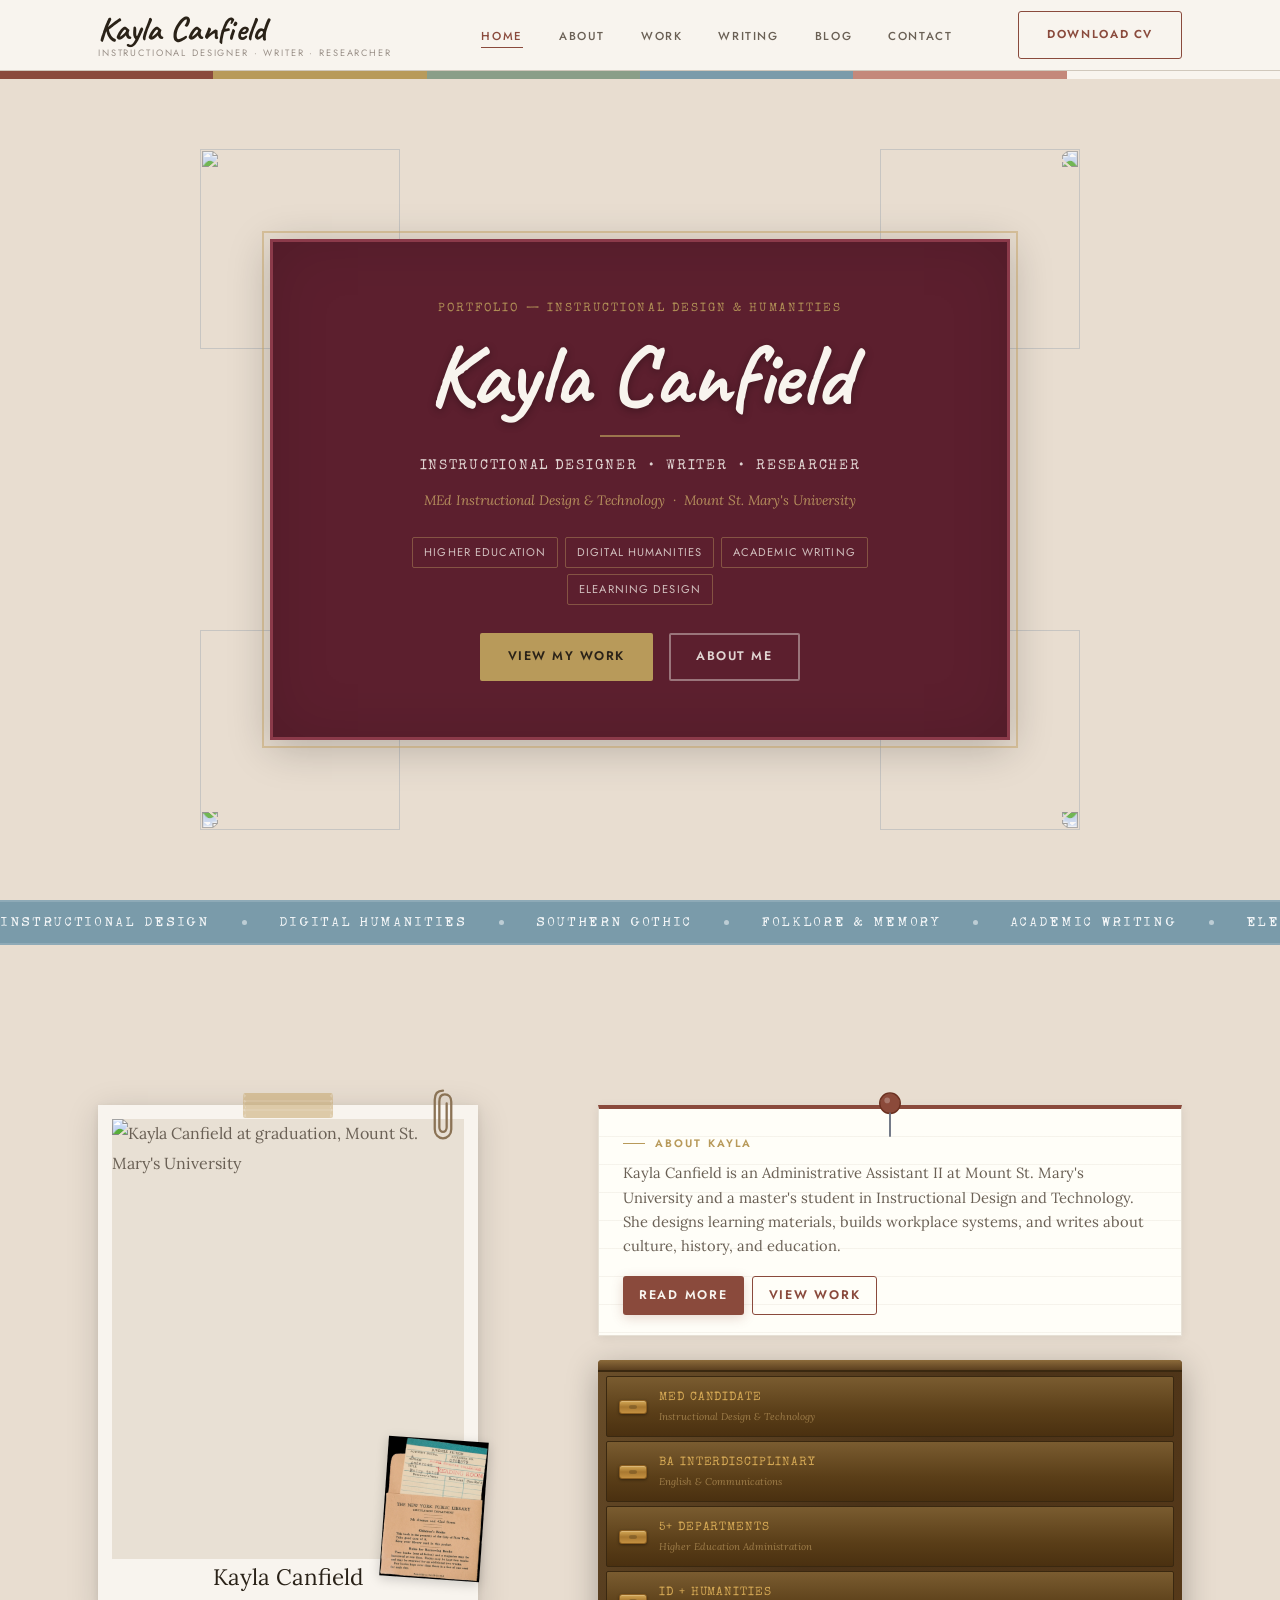
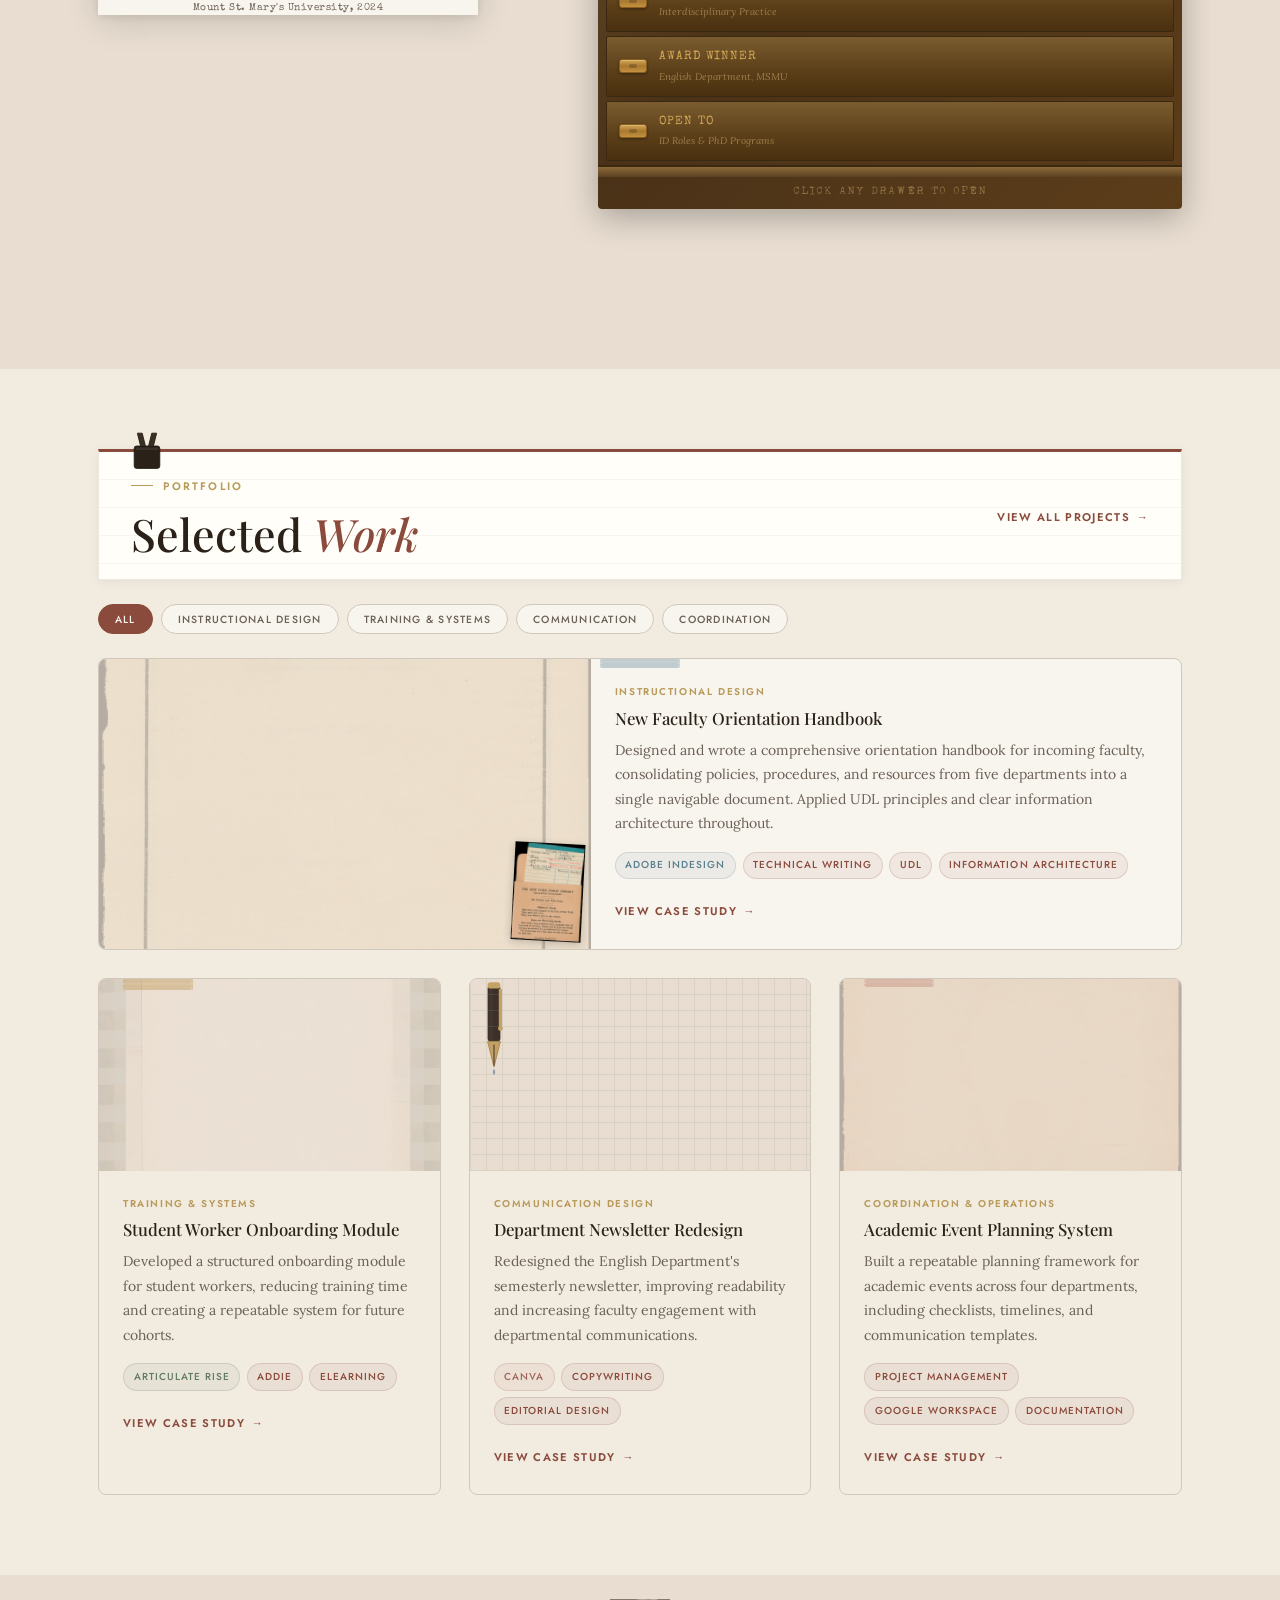
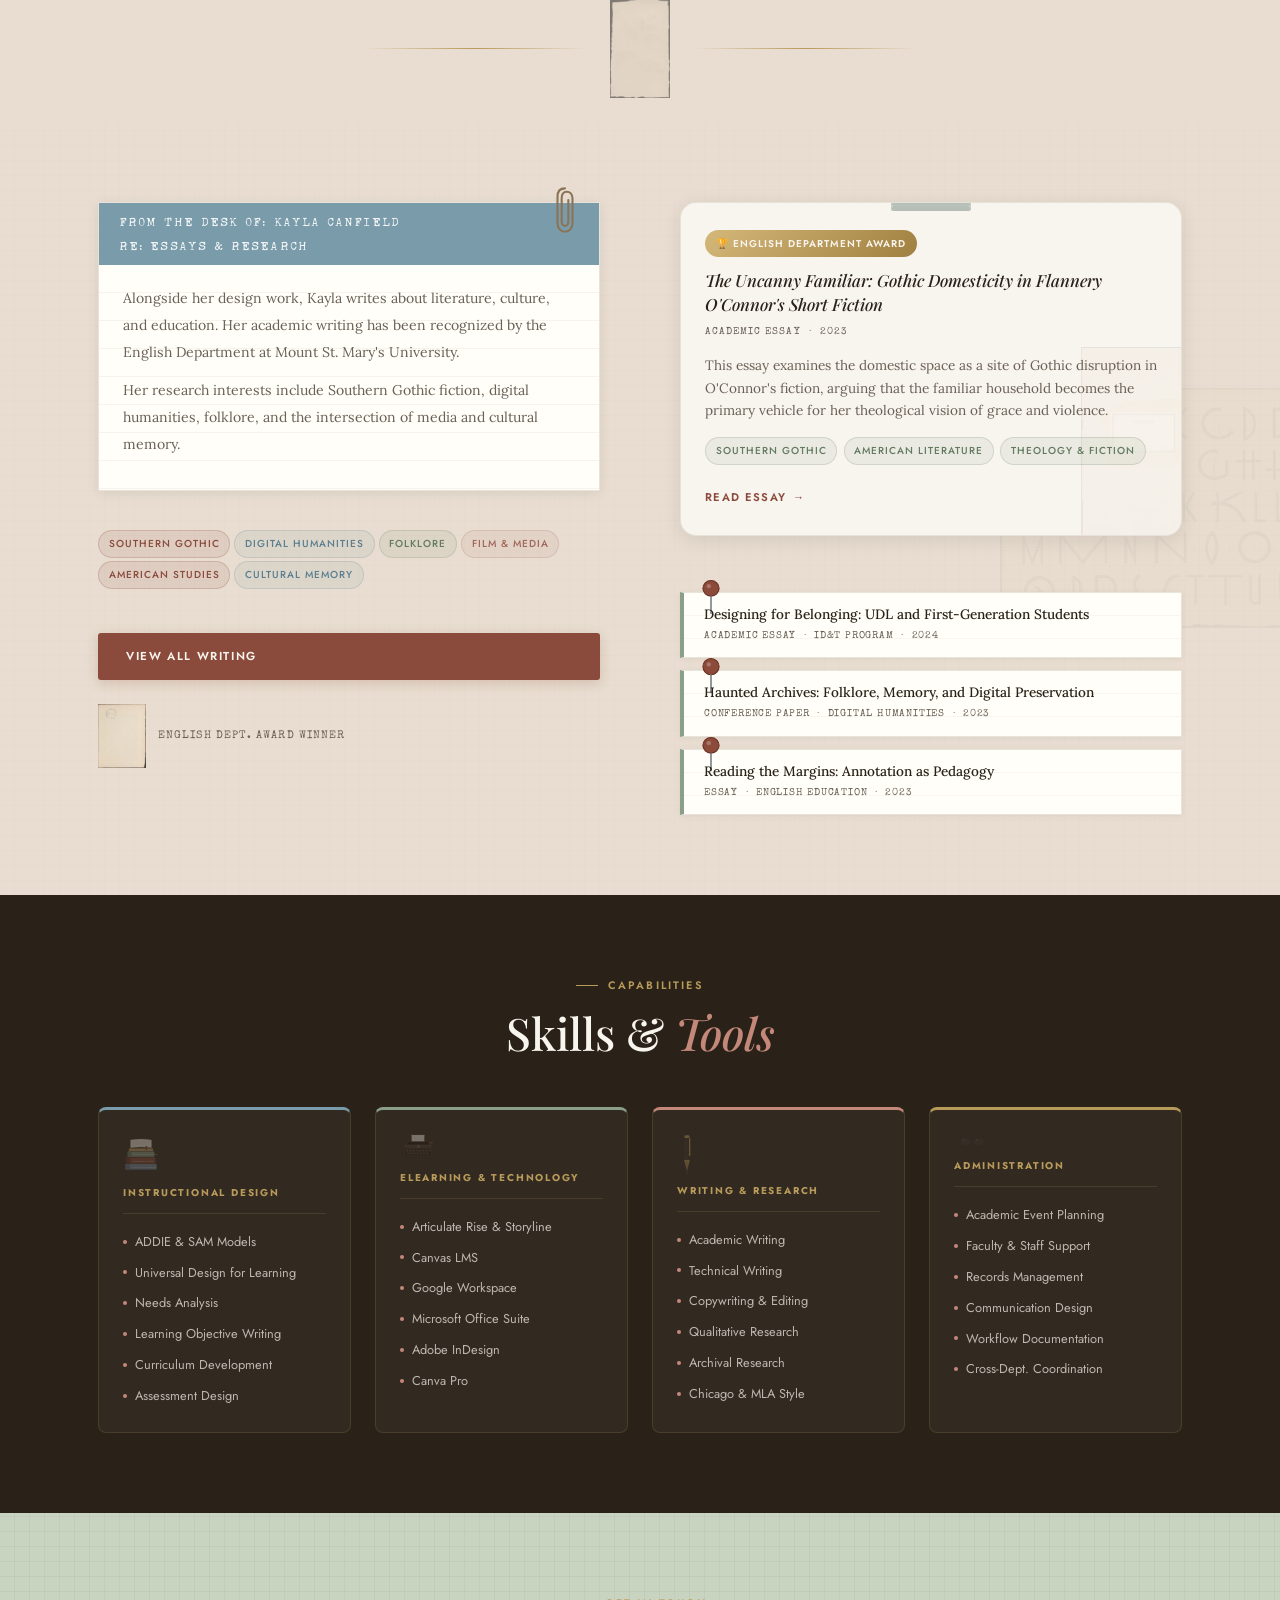
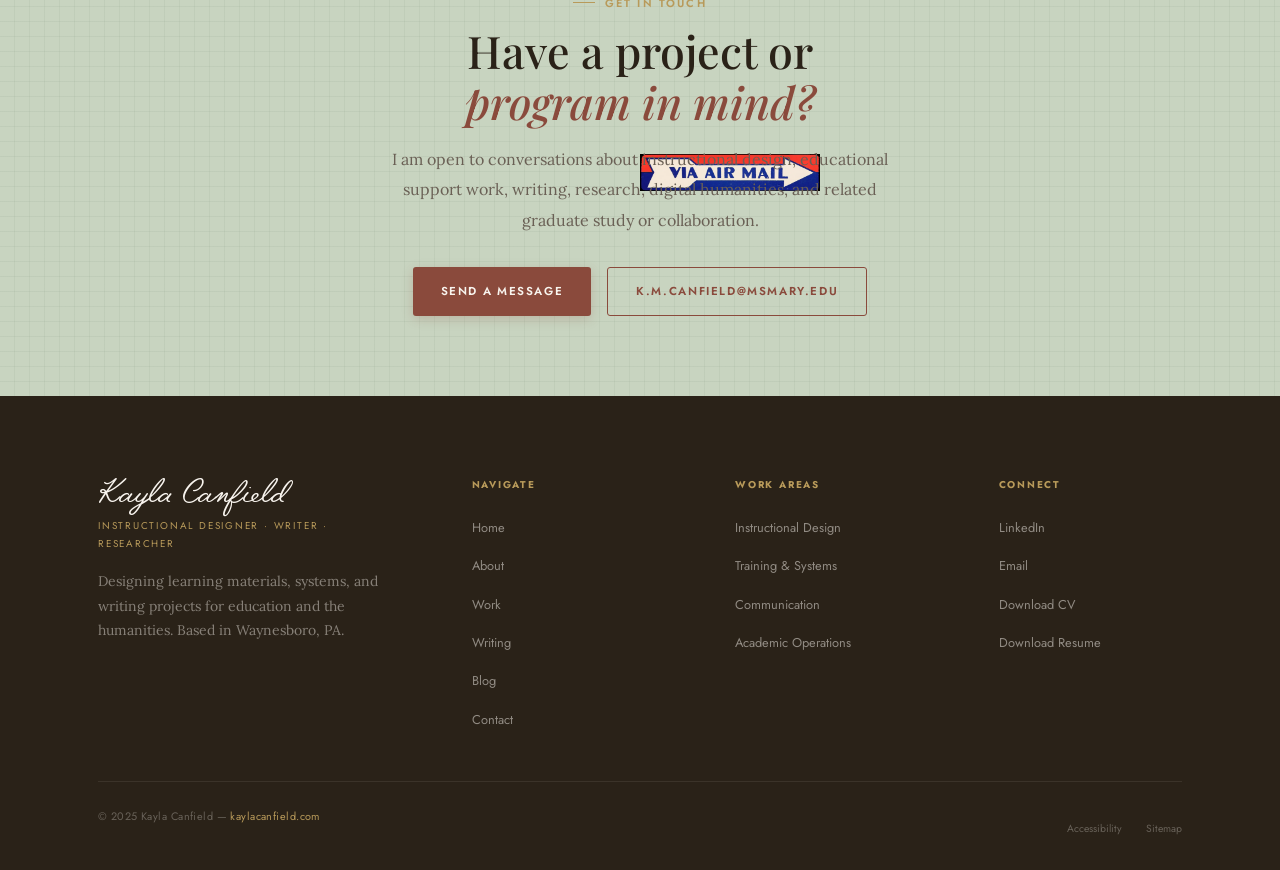
==== commit 17935b78: "v4: floral burgundy banner, apothecary drawers, polaroid portrait, color band, cursive logo, Hello! " ====
--- a/index.html
+++ b/index.html
@@ -4,38 +4,27 @@
   <meta charset="UTF-8" />
   <meta name="viewport" content="width=device-width, initial-scale=1.0" />
   <title>Kayla Canfield — Instructional Designer &amp; Writer</title>
-  <meta name="description" content="Kayla Canfield is an instructional designer, writer, and researcher. She designs learning materials, workplace systems, and academic writing projects for education and the humanities." />
+  <meta name="description" content="Kayla Canfield is an instructional designer, writer, and researcher designing learning materials, workplace systems, and writing projects for education and the humanities." />
   <meta name="keywords" content="instructional design, educational technology, learning design, higher education, digital humanities, portfolio, Kayla Canfield" />
   <meta property="og:title" content="Kayla Canfield — Instructional Designer &amp; Writer" />
   <meta property="og:description" content="Portfolio of Kayla Canfield: instructional design, writing, and research for education and the humanities." />
   <meta property="og:type" content="website" />
   <meta property="og:url" content="https://kaylacanfield.com" />
-  <meta name="twitter:card" content="summary_large_image" />
   <link rel="preconnect" href="https://fonts.googleapis.com" />
   <link rel="preconnect" href="https://fonts.gstatic.com" crossorigin />
-  <link href="https://fonts.googleapis.com/css2?family=Playfair+Display:ital,wght@0,400;0,500;0,600;1,400;1,500&family=Lora:ital,wght@0,400;0,500;0,600;1,400&family=Jost:wght@300;400;500;600&display=swap" rel="stylesheet" />
+  <link href="https://fonts.googleapis.com/css2?family=Playfair+Display:ital,wght@0,400;0,500;0,600;1,400;1,500&family=Lora:ital,wght@0,400;0,500;0,600;1,400&family=Jost:wght@300;400;500;600&family=Caveat:wght@400;500;600;700&family=Special+Elite&display=swap" rel="stylesheet" />
   <link rel="stylesheet" href="assets/css/main.css" />
   <link rel="stylesheet" href="assets/css/home.css" />
-  <link rel="stylesheet" href="assets/css/home-v3.css" />
+  <link rel="stylesheet" href="assets/css/home-v4.css" />
   <script type="application/ld+json">
-  {
-    "@context": "https://schema.org",
-    "@type": "Person",
-    "name": "Kayla Canfield",
-    "url": "https://kaylacanfield.com",
-    "jobTitle": "Instructional Designer",
-    "description": "Instructional designer, writer, and researcher specializing in education and the humanities.",
-    "alumniOf": "Mount St. Mary's University",
-    "knowsAbout": ["Instructional Design", "Educational Technology", "Digital Humanities", "American Literature", "Higher Education"]
-  }
+  {"@context":"https://schema.org","@type":"Person","name":"Kayla Canfield","url":"https://kaylacanfield.com","jobTitle":"Instructional Designer","alumniOf":"Mount St. Mary's University","knowsAbout":["Instructional Design","Educational Technology","Digital Humanities","American Literature","Higher Education"]}
   </script>
 </head>
 <body>
 
-<!-- Scroll Progress -->
 <div id="scroll-progress"></div>
 
-<!-- Mobile Nav Overlay -->
+<!-- Mobile Nav -->
 <nav class="mobile-nav" aria-label="Mobile navigation">
   <a href="index.html">Home</a>
   <a href="pages/about.html">About</a>
@@ -49,7 +38,8 @@
 <header class="site-header">
   <div class="header-inner">
     <a href="index.html" class="site-logo" aria-label="Kayla Canfield home">
-      <span class="site-logo__name">Kayla Canfield</span>
+      <!-- Handwritten cursive name as SVG text -->
+      <span class="site-logo__name site-logo__name--cursive">Kayla Canfield</span>
       <span class="site-logo__tagline">Instructional Designer &middot; Writer &middot; Researcher</span>
     </a>
     <nav aria-label="Primary navigation">
@@ -71,84 +61,50 @@
   </div>
 </header>
 
-<!-- ── HERO ─────────────────────────────────────────────────── -->
-<section class="hero" aria-label="Introduction">
-  <div class="hero__bg-pattern pattern-gingham"></div>
-  <div class="hero__tape-top"></div>
-
-  <div class="hero__inner container">
-    <div class="hero__content">
-      <p class="eyebrow reveal">Instructional Designer &middot; Writer &middot; Researcher</p>
-      <h1 class="hero__headline reveal reveal-delay-1">
-        I design learning<br>
-        <em>materials, systems,</em><br>
-        and writing projects.
-      </h1>
-      <p class="hero__sub reveal reveal-delay-2">
-        My work sits at the intersection of instructional design, research, and writing. I build clear materials people can use and I write about culture, history, and education.
-      </p>
-      <div class="hero__actions reveal reveal-delay-3">
-        <a href="pages/work.html" class="btn btn-primary">View My Work</a>
-        <a href="pages/writing.html" class="btn btn-outline">Read Writing</a>
-      </div>
-      <div class="hero__credentials reveal reveal-delay-4">
-        <div class="hero__cred-item">
-          <span class="hero__cred-label">Program</span>
-          <span class="hero__cred-value">MEd Instructional Design &amp; Technology</span>
-        </div>
-        <div class="hero__cred-divider"></div>
-        <div class="hero__cred-item">
-          <span class="hero__cred-label">Institution</span>
-          <span class="hero__cred-value">Mount St. Mary's University</span>
-        </div>
-        <div class="hero__cred-divider"></div>
-        <div class="hero__cred-item">
-          <span class="hero__cred-label">Open To</span>
-          <span class="hero__cred-value">ID Roles &amp; PhD Programs</span>
-        </div>
-      </div>
-    </div>
-
-    <!-- Hero visual: graduation portrait + library card -->
-    <div class="hero__visual reveal reveal-delay-2">
-
-      <!-- Portrait photo in photo-album style frame -->
-      <div class="hero__portrait-wrap">
-        <!-- Gold tape strips at top corners -->
-        <div class="hero__tape hero__tape--tl"></div>
-        <div class="hero__tape hero__tape--tr"></div>
-        <!-- The graduation portrait -->
-        <img src="assets/images/photos/portrait-graduation.jpg"
-             alt="Kayla Canfield at graduation, Mount St. Mary's University"
-             class="hero__portrait-img"
-             loading="eager" />
-        <!-- Name caption overlay at bottom -->
-        <div class="hero__portrait-caption">
-          <span class="t-signature" style="font-size:1.5rem;color:var(--c-warm-white);">Kayla Canfield</span>
-          <span class="hero__portrait-caption-sub">Instructional Designer &middot; Writer</span>
-        </div>
-      </div>
-
-      <!-- NY Public Library card tucked beside portrait -->
-      <div class="hero__library-card reveal reveal-delay-3">
-        <img src="assets/images/vintage/library-card-nypl.webp"
-             alt="A used library card from the New York Public Library"
-             class="hero__library-card-img"
-             loading="lazy" />
-      </div>
-
-      <!-- Floating mini info cards -->
-      <div class="hero__mini hero__mini--1">
-        <span class="hero__mini-label">Current Program</span>
-        <span class="hero__mini-value">MEd ID&amp;T</span>
-        <span class="hero__mini-sub">Mount St. Mary's University</span>
-      </div>
-      <div class="hero__mini hero__mini--2">
-        <span class="hero__mini-label">Background</span>
-        <span class="hero__mini-value">BA Interdisciplinary</span>
-        <span class="hero__mini-sub">English &amp; Communications</span>
-      </div>
-
+<!-- ── DECORATIVE COLOR BAND (under header) ─────────────────── -->
+<div class="color-band" aria-hidden="true">
+  <div class="color-band__stripe color-band__stripe--terracotta"></div>
+  <div class="color-band__stripe color-band__stripe--gold"></div>
+  <div class="color-band__stripe color-band__stripe--sage"></div>
+  <div class="color-band__stripe color-band__stripe--blue"></div>
+  <div class="color-band__stripe color-band__stripe--rose"></div>
+  <div class="color-band__stripe color-band__stripe--cream"></div>
+</div>
+
+<!-- ── FLORAL BURGUNDY BANNER ───────────────────────────────── -->
+<section class="floral-banner" aria-label="Introduction banner">
+  <!-- Floral border frame (CSS-rendered with vintage floral image) -->
+  <div class="floral-banner__frame">
+    <div class="floral-banner__floral-tl floral-corner" aria-hidden="true">
+      <img src="assets/images/vintage/floral-vintage.avif" alt="" loading="eager" />
+    </div>
+    <div class="floral-banner__floral-tr floral-corner floral-corner--flip" aria-hidden="true">
+      <img src="assets/images/vintage/floral-vintage.avif" alt="" loading="eager" />
+    </div>
+    <div class="floral-banner__floral-bl floral-corner floral-corner--flipv" aria-hidden="true">
+      <img src="assets/images/vintage/floral-vintage.avif" alt="" loading="eager" />
+    </div>
+    <div class="floral-banner__floral-br floral-corner floral-corner--flipboth" aria-hidden="true">
+      <img src="assets/images/vintage/floral-vintage.avif" alt="" loading="eager" />
+    </div>
+
+    <!-- Burgundy center panel -->
+    <div class="floral-banner__center">
+      <p class="floral-banner__eyebrow">Portfolio &mdash; Instructional Design &amp; Humanities</p>
+      <h1 class="floral-banner__name">Kayla Canfield</h1>
+      <div class="floral-banner__rule"></div>
+      <p class="floral-banner__title">Instructional Designer &nbsp;&bull;&nbsp; Writer &nbsp;&bull;&nbsp; Researcher</p>
+      <p class="floral-banner__sub">MEd Instructional Design &amp; Technology &nbsp;&middot;&nbsp; Mount St. Mary's University</p>
+      <div class="floral-banner__tags">
+        <span>Higher Education</span>
+        <span>Digital Humanities</span>
+        <span>Academic Writing</span>
+        <span>eLearning Design</span>
+      </div>
+      <div class="floral-banner__actions">
+        <a href="pages/work.html" class="floral-banner__btn">View My Work</a>
+        <a href="pages/about.html" class="floral-banner__btn floral-banner__btn--ghost">About Me</a>
+      </div>
     </div>
   </div>
 </section>
@@ -172,7 +128,6 @@
     <span class="identity-ribbon__dot"></span>
     <span class="t-typewriter">Curriculum Development</span>
     <span class="identity-ribbon__dot"></span>
-    <!-- Duplicate for seamless scroll -->
     <span class="t-typewriter">Instructional Design</span>
     <span class="identity-ribbon__dot"></span>
     <span class="t-typewriter">Digital Humanities</span>
@@ -191,102 +146,172 @@
   </div>
 </div>
 
-<!-- ── ABOUT TEASER ──────────────────────────────────────────── -->
-<section class="about-teaser section bg-cream" aria-label="About teaser">
+<!-- ── HERO: PORTRAIT + APOTHECARY DRAWERS ──────────────────── -->
+<section class="hero-portrait-section section bg-parchment" aria-label="Portrait and credentials">
+  <div class="hero-portrait-section__bg pattern-grid" aria-hidden="true"></div>
   <div class="container">
-    <div class="about-teaser__inner">
-
-      <!-- Left: Typewriter diagram panel -->
-      <div class="about-teaser__img-col reveal">
-        <div class="about-teaser__frame">
-          <div class="about-teaser__diagram-panel">
-            <!-- Typewriter diagram as atmospheric background -->
-            <img src="assets/images/vintage/typewriter-diagram.webp"
-                 alt="Vintage typewriter technical diagram"
-                 class="about-teaser__diagram-img"
+    <div class="hero-portrait-layout">
+
+      <!-- LEFT: Graduation portrait as taped polaroid -->
+      <div class="portrait-polaroid reveal">
+        <!-- Top tape strip -->
+        <div class="portrait-polaroid__tape portrait-polaroid__tape--top">
+          <img src="assets/images/illustrations/tape-strip-gold.svg" alt="" aria-hidden="true" />
+        </div>
+        <!-- Portrait frame -->
+        <div class="portrait-polaroid__frame">
+          <img src="assets/images/photos/portrait-graduation.jpg"
+               alt="Kayla Canfield at graduation, Mount St. Mary's University"
+               class="portrait-polaroid__img"
+               loading="eager" />
+          <!-- NYPL library card tucked at corner -->
+          <div class="portrait-polaroid__library-card">
+            <img src="assets/images/vintage/library-card-nypl.webp"
+                 alt="A used library card from the New York Public Library"
                  loading="lazy" />
-            <!-- Quote overlay on diagram -->
-            <div class="about-teaser__diagram-quote">
-              <p class="t-typewriter">"I believe good design and good writing share the same goal: clarity."</p>
-            </div>
-          </div>
-          <div class="about-teaser__frame-tape about-teaser__frame-tape--tl"></div>
-          <div class="about-teaser__frame-tape about-teaser__frame-tape--br"></div>
-        </div>
-        <!-- Color accent blocks -->
-        <div class="about-teaser__color-block about-teaser__color-block--blue"></div>
-        <div class="about-teaser__color-block about-teaser__color-block--rose"></div>
-      </div>
-
-      <div class="about-teaser__content reveal reveal-delay-1">
-        <p class="eyebrow">About</p>
-        <h2 class="t-h1" style="margin-bottom:1.25rem;">
-          The person<br><em style="color:var(--c-terracotta);">behind the work</em>
-        </h2>
-        <p class="body-text">
-          Kayla Canfield is an Administrative Assistant II at Mount St. Mary's University and a master's student in Instructional Design and Technology. Her work brings together learning design, writing, communication, and systems improvement.
-        </p>
-        <p class="body-text">
-          She has developed training materials, organized academic workflows, created communication pieces, and supported projects across English, History, Communications, Political Science, and Sociology. She also continues her work as a writer and researcher with interests in literature, media, culture, American studies, Southern Gothic, digital humanities, and folklore.
-        </p>
-
-        <div class="about-teaser__stats">
-          <div class="about-teaser__stat">
-            <span class="about-teaser__stat-num">5+</span>
-            <span class="about-teaser__stat-lbl">Departments Supported</span>
-          </div>
-          <div class="about-teaser__stat">
-            <span class="about-teaser__stat-num">MEd</span>
-            <span class="about-teaser__stat-lbl">ID&amp;T Candidate</span>
-          </div>
-          <div class="about-teaser__stat">
-            <span class="about-teaser__stat-num">BA</span>
-            <span class="about-teaser__stat-lbl">English &amp; Communications</span>
-          </div>
-        </div>
-
-        <div class="about-teaser__interests">
-          <span class="tag tag--sage">Instructional Design</span>
-          <span class="tag tag--blue">Digital Humanities</span>
-          <span class="tag tag--rose">American Literature</span>
-          <span class="tag tag--sage">Southern Gothic</span>
-          <span class="tag tag--blue">Folklore</span>
-          <span class="tag tag--rose">Higher Education</span>
-          <span class="tag tag--sage">Film Studies</span>
-          <span class="tag tag--blue">Archival Research</span>
-        </div>
-
-        <div style="margin-top:2rem;display:flex;gap:1rem;flex-wrap:wrap;">
-          <a href="pages/about.html" class="btn btn-primary">Read More About Me</a>
-          <a href="assets/Canfield_CV.pdf" class="btn btn-ghost" target="_blank">Download CV</a>
-        </div>
+          </div>
+        </div>
+        <!-- Polaroid caption area -->
+        <div class="portrait-polaroid__caption">
+          <span class="t-caveat" style="font-size:1.4rem;color:var(--c-ink);">Kayla Canfield</span>
+          <span class="portrait-polaroid__caption-sub">Mount St. Mary's University, 2024</span>
+        </div>
+        <!-- Side paper clip -->
+        <div class="portrait-polaroid__clip">
+          <img src="assets/images/illustrations/paper-clip.svg" alt="" aria-hidden="true" />
+        </div>
+      </div>
+
+      <!-- RIGHT: Apothecary card catalogue drawers + intro note card -->
+      <div class="drawers-column reveal reveal-delay-1">
+
+        <!-- Intro note card (index card style, pinned with push pin) -->
+        <div class="index-card index-card--intro">
+          <div class="index-card__pin">
+            <img src="assets/images/illustrations/push-pin.svg" alt="" aria-hidden="true" />
+          </div>
+          <div class="index-card__lines"></div>
+          <div class="index-card__content">
+            <p class="eyebrow" style="margin-bottom:0.5rem;">About Kayla</p>
+            <p class="body-text" style="font-size:0.92rem;line-height:1.65;">
+              Kayla Canfield is an Administrative Assistant II at Mount St. Mary's University and a master's student in Instructional Design and Technology. She designs learning materials, builds workplace systems, and writes about culture, history, and education.
+            </p>
+            <div style="margin-top:0.75rem;display:flex;gap:0.5rem;flex-wrap:wrap;">
+              <a href="pages/about.html" class="btn btn-primary" style="font-size:0.78rem;padding:0.45rem 1rem;">Read More</a>
+              <a href="pages/work.html" class="btn btn-outline" style="font-size:0.78rem;padding:0.45rem 1rem;">View Work</a>
+            </div>
+          </div>
+        </div>
+
+        <!-- Apothecary / card catalogue drawers -->
+        <div class="apothecary-unit" aria-label="Key credentials and facts">
+          <div class="apothecary-unit__top-rail"></div>
+          <div class="apothecary-unit__body">
+
+            <div class="drawer" tabindex="0" role="button" aria-expanded="false" aria-label="MEd Instructional Design and Technology">
+              <div class="drawer__face">
+                <div class="drawer__handle"></div>
+                <div class="drawer__label">
+                  <span class="drawer__label-text">MEd Candidate</span>
+                  <span class="drawer__label-sub">Instructional Design &amp; Technology</span>
+                </div>
+              </div>
+              <div class="drawer__content" aria-hidden="true">
+                <p>Currently completing a Master of Education in Instructional Design &amp; Technology at Mount St. Mary's University, Emmitsburg, MD. Expected graduation: 2025.</p>
+              </div>
+            </div>
+
+            <div class="drawer" tabindex="0" role="button" aria-expanded="false" aria-label="BA English and Communications">
+              <div class="drawer__face">
+                <div class="drawer__handle"></div>
+                <div class="drawer__label">
+                  <span class="drawer__label-text">BA Interdisciplinary</span>
+                  <span class="drawer__label-sub">English &amp; Communications</span>
+                </div>
+              </div>
+              <div class="drawer__content" aria-hidden="true">
+                <p>Bachelor of Arts with an interdisciplinary focus in English and Communications. Strong foundation in writing, rhetoric, media studies, and literary analysis.</p>
+              </div>
+            </div>
+
+            <div class="drawer" tabindex="0" role="button" aria-expanded="false" aria-label="Five departments supported">
+              <div class="drawer__face">
+                <div class="drawer__handle"></div>
+                <div class="drawer__label">
+                  <span class="drawer__label-text">5+ Departments</span>
+                  <span class="drawer__label-sub">Higher Education Administration</span>
+                </div>
+              </div>
+              <div class="drawer__content" aria-hidden="true">
+                <p>Supported academic operations across English, History, Communications, Political Science, and Sociology at Mount St. Mary's University.</p>
+              </div>
+            </div>
+
+            <div class="drawer" tabindex="0" role="button" aria-expanded="false" aria-label="Instructional Design and Humanities">
+              <div class="drawer__face">
+                <div class="drawer__handle"></div>
+                <div class="drawer__label">
+                  <span class="drawer__label-text">ID + Humanities</span>
+                  <span class="drawer__label-sub">Interdisciplinary Practice</span>
+                </div>
+              </div>
+              <div class="drawer__content" aria-hidden="true">
+                <p>Uniquely positioned at the intersection of instructional design and the humanities. Applies literary and cultural analysis to learning design and educational communication.</p>
+              </div>
+            </div>
+
+            <div class="drawer" tabindex="0" role="button" aria-expanded="false" aria-label="English Department Award Winner">
+              <div class="drawer__face">
+                <div class="drawer__handle"></div>
+                <div class="drawer__label">
+                  <span class="drawer__label-text">Award Winner</span>
+                  <span class="drawer__label-sub">English Department, MSMU</span>
+                </div>
+              </div>
+              <div class="drawer__content" aria-hidden="true">
+                <p>Recipient of the English Department Award at Mount St. Mary's University for academic writing. Recognized for the essay "The Uncanny Familiar: Gothic Domesticity in Flannery O'Connor's Short Fiction."</p>
+              </div>
+            </div>
+
+            <div class="drawer" tabindex="0" role="button" aria-expanded="false" aria-label="Open to ID roles and PhD programs">
+              <div class="drawer__face">
+                <div class="drawer__handle"></div>
+                <div class="drawer__label">
+                  <span class="drawer__label-text">Open To</span>
+                  <span class="drawer__label-sub">ID Roles &amp; PhD Programs</span>
+                </div>
+              </div>
+              <div class="drawer__content" aria-hidden="true">
+                <p>Seeking instructional design positions in higher education, nonprofit, or corporate learning environments. Also applying to PhD programs in education, digital humanities, and related fields.</p>
+              </div>
+            </div>
+
+          </div>
+          <div class="apothecary-unit__bottom-rail"></div>
+          <p class="apothecary-unit__hint t-typewriter">Click any drawer to open</p>
+        </div>
+
       </div>
     </div>
   </div>
 </section>
 
-<!-- ── SECTION DIVIDER: PRESSED LEAF ────────────────────────── -->
-<div class="section-divider-leaf" aria-hidden="true">
-  <div class="section-divider-leaf__inner">
-    <div class="section-divider-leaf__line"></div>
-    <img src="assets/images/vintage/pressed-leaf.webp"
-         alt=""
-         class="section-divider-leaf__img"
-         loading="lazy" />
-    <div class="section-divider-leaf__line"></div>
-  </div>
-</div>
-
 <!-- ── FEATURED WORK ─────────────────────────────────────────── -->
-<section class="featured-work section" aria-label="Featured work">
-
-  <div class="container">
-    <div class="section-header flex-between" style="margin-bottom:var(--space-md);">
-      <div>
-        <p class="eyebrow reveal">Portfolio</p>
-        <h2 class="t-h1 reveal reveal-delay-1">Selected <em style="color:var(--c-terracotta);">Work</em></h2>
-      </div>
-      <a href="pages/work.html" class="link-arrow reveal">View All Projects</a>
+<section class="featured-work section bg-cream" aria-label="Featured work">
+  <div class="featured-work__grid-bg pattern-grid" aria-hidden="true"></div>
+  <div class="container" style="position:relative;z-index:1;">
+
+    <!-- Section header on a notepad-style panel -->
+    <div class="notepad-header reveal">
+      <div class="notepad-header__clip">
+        <img src="assets/images/illustrations/binder-clip.svg" alt="" aria-hidden="true" />
+      </div>
+      <div class="notepad-header__lines" aria-hidden="true"></div>
+      <div class="notepad-header__content">
+        <p class="eyebrow">Portfolio</p>
+        <h2 class="t-h1">Selected <em style="color:var(--c-terracotta);">Work</em></h2>
+      </div>
+      <a href="pages/work.html" class="link-arrow notepad-header__link">View All Projects</a>
     </div>
 
     <div class="filter-tabs reveal">
@@ -301,18 +326,14 @@
 
       <!-- Featured wide card: Orientation Handbook — Memoranda page background -->
       <article class="card card--featured reveal" data-category="instructional-design">
+        <!-- Tape strip at top -->
+        <div class="card__tape card__tape--top">
+          <img src="assets/images/illustrations/tape-strip-blue.svg" alt="" aria-hidden="true" />
+        </div>
         <div class="card__img card__img--memoranda">
-          <img src="assets/images/vintage/memoranda-page.webp"
-               alt=""
-               class="card__img-bg"
-               aria-hidden="true"
-               loading="lazy" />
-          <!-- NY Public Library card as a subtle overlay -->
+          <img src="assets/images/vintage/memoranda-page.webp" alt="" class="card__img-bg" aria-hidden="true" loading="lazy" />
           <div class="card__img-overlay-asset card__img-overlay-asset--library">
-            <img src="assets/images/vintage/library-card-nypl.webp"
-                 alt=""
-                 aria-hidden="true"
-                 loading="lazy" />
+            <img src="assets/images/vintage/library-card-nypl.webp" alt="" aria-hidden="true" loading="lazy" />
           </div>
         </div>
         <div class="card__body">
@@ -331,12 +352,11 @@
 
       <!-- Card 2: Student Onboarding — Composition notebook background -->
       <article class="card card--paper card--sage reveal reveal-delay-1" data-category="training-systems">
+        <div class="card__tape card__tape--corner">
+          <img src="assets/images/illustrations/tape-strip-gold.svg" alt="" aria-hidden="true" />
+        </div>
         <div class="card__img card__img--notebook">
-          <img src="assets/images/vintage/composition-notebook.webp"
-               alt=""
-               class="card__img-bg"
-               aria-hidden="true"
-               loading="lazy" />
+          <img src="assets/images/vintage/composition-notebook.webp" alt="" class="card__img-bg" aria-hidden="true" loading="lazy" />
         </div>
         <div class="card__body">
           <p class="card__cat">Training &amp; Systems</p>
@@ -351,13 +371,12 @@
         </div>
       </article>
 
-      <!-- Card 3: Newsletter Redesign — keep fountain pen (pen-nib SVG) as requested -->
+      <!-- Card 3: Newsletter Redesign — fountain pen kept -->
       <article class="card card--paper card--rose reveal reveal-delay-2" data-category="communication">
         <div class="card__img card__img--rose">
           <div class="work-card-pattern work-card-pattern--grid"></div>
-          <!-- Fountain pen kept as requested -->
-          <div class="work-card-illustration work-card-illustration--sm">
-            <img src="assets/images/illustrations/pen-nib.svg" alt="" aria-hidden="true" style="width:40px;" />
+          <div class="work-card-illustration">
+            <img src="assets/images/illustrations/pen-nib.svg" alt="" aria-hidden="true" style="width:48px;" />
           </div>
         </div>
         <div class="card__body">
@@ -375,12 +394,11 @@
 
       <!-- Card 4: Event Planning — Archive folder background -->
       <article class="card card--paper reveal reveal-delay-3" data-category="coordination">
+        <div class="card__tape card__tape--corner card__tape--rose">
+          <img src="assets/images/illustrations/tape-strip-rose.svg" alt="" aria-hidden="true" />
+        </div>
         <div class="card__img card__img--archive">
-          <img src="assets/images/vintage/archive-folder.webp"
-               alt=""
-               class="card__img-bg"
-               aria-hidden="true"
-               loading="lazy" />
+          <img src="assets/images/vintage/archive-folder.webp" alt="" class="card__img-bg" aria-hidden="true" loading="lazy" />
         </div>
         <div class="card__body">
           <p class="card__cat">Coordination &amp; Operations</p>
@@ -399,28 +417,44 @@
   </div>
 </section>
 
+<!-- ── SECTION DIVIDER: PRESSED LEAF ────────────────────────── -->
+<div class="section-divider-leaf" aria-hidden="true">
+  <div class="section-divider-leaf__inner">
+    <div class="section-divider-leaf__line"></div>
+    <img src="assets/images/vintage/pressed-leaf.webp" alt="" class="section-divider-leaf__img" loading="lazy" />
+    <div class="section-divider-leaf__line"></div>
+  </div>
+</div>
+
 <!-- ── WRITING TEASER ────────────────────────────────────────── -->
 <section class="writing-teaser section bg-parchment" aria-label="Writing teaser">
   <div class="writing-teaser__gingham pattern-gingham"></div>
-
-  <!-- Typography diagram as atmospheric background accent -->
   <div class="writing-teaser__bg-diagram" aria-hidden="true">
-    <img src="assets/images/vintage/typography-diagram.webp"
-         alt=""
-         loading="lazy" />
+    <img src="assets/images/vintage/typography-diagram.webp" alt="" loading="lazy" />
   </div>
 
   <div class="container" style="position:relative;z-index:1;">
     <div class="writing-teaser__inner">
       <div class="writing-teaser__left reveal">
-        <p class="eyebrow">Essays &amp; Research</p>
-        <h2 class="t-h1" style="margin-bottom:1.25rem;">Writing &amp; <em style="color:var(--c-terracotta);">Research</em></h2>
-        <p class="body-text">
-          Alongside her design work, Kayla writes about literature, culture, and education. Her academic writing has been recognized by the English Department at Mount St. Mary's University.
-        </p>
-        <p class="body-text">
-          Her research interests include Southern Gothic fiction, digital humanities, folklore, and the intersection of media and cultural memory.
-        </p>
+
+        <!-- Writing intro on a notepad/memo card -->
+        <div class="memo-card">
+          <div class="memo-card__header">
+            <span class="memo-card__from t-typewriter">FROM THE DESK OF: Kayla Canfield</span>
+            <span class="memo-card__re t-typewriter">RE: Essays &amp; Research</span>
+          </div>
+          <div class="memo-card__body">
+            <p class="body-text">
+              Alongside her design work, Kayla writes about literature, culture, and education. Her academic writing has been recognized by the English Department at Mount St. Mary's University.
+            </p>
+            <p class="body-text">
+              Her research interests include Southern Gothic fiction, digital humanities, folklore, and the intersection of media and cultural memory.
+            </p>
+          </div>
+          <div class="memo-card__clip">
+            <img src="assets/images/illustrations/paper-clip.svg" alt="" aria-hidden="true" />
+          </div>
+        </div>
 
         <div class="writing-interests-tags" style="margin:1.25rem 0;">
           <span class="tag tag--terracotta">Southern Gothic</span>
@@ -433,27 +467,22 @@
 
         <a href="pages/writing.html" class="btn btn-primary" style="margin-top:0.5rem;">View All Writing</a>
 
-        <!-- Award label: using Cooper Union stamp paper as award badge background -->
         <div class="writing-award-block">
           <div class="writing-award-block__stamp">
-            <img src="assets/images/vintage/cooper-union-stamp.webp"
-                 alt=""
-                 aria-hidden="true"
-                 loading="lazy" />
+            <img src="assets/images/vintage/cooper-union-stamp.webp" alt="" aria-hidden="true" loading="lazy" />
           </div>
           <span class="writing-award-block__label">English Dept. Award Winner</span>
         </div>
       </div>
 
       <div class="writing-teaser__right">
-        <!-- Featured writing piece: Ex Libris page as card background -->
+        <!-- Featured writing piece with ex libris background -->
         <div class="writing-featured-card reveal reveal-delay-1">
-          <div class="writing-featured-card__tape"></div>
-          <!-- Ex Libris book page as atmospheric background -->
+          <div class="writing-featured-card__tape">
+            <img src="assets/images/illustrations/tape-strip-blue.svg" alt="" aria-hidden="true" />
+          </div>
           <div class="writing-featured-card__exlibris" aria-hidden="true">
-            <img src="assets/images/vintage/ex-libris-book.webp"
-                 alt=""
-                 loading="lazy" />
+            <img src="assets/images/vintage/ex-libris-book.webp" alt="" loading="lazy" />
           </div>
           <div class="writing-featured-card__content">
             <span class="badge-award">&#x1F3C6; English Department Award</span>
@@ -471,28 +500,37 @@
           </div>
         </div>
 
-        <!-- Writing list -->
-        <div class="writing-list reveal reveal-delay-2">
-          <a href="pages/writing.html" class="writing-list-item">
-            <div>
-              <div class="writing-list-item__title">Designing for Belonging: UDL and First-Generation Students</div>
-              <div class="writing-list-item__meta">Academic Essay &nbsp;&middot;&nbsp; ID&amp;T Program &nbsp;&middot;&nbsp; 2024</div>
-            </div>
-            <span class="link-arrow" style="flex-shrink:0;"></span>
+        <!-- Writing list as index cards -->
+        <div class="writing-index-cards reveal reveal-delay-2">
+          <a href="pages/writing.html" class="writing-index-card">
+            <div class="writing-index-card__pin">
+              <img src="assets/images/illustrations/push-pin.svg" alt="" aria-hidden="true" />
+            </div>
+            <div class="writing-index-card__lines" aria-hidden="true"></div>
+            <div class="writing-index-card__content">
+              <div class="writing-index-card__title">Designing for Belonging: UDL and First-Generation Students</div>
+              <div class="writing-index-card__meta">Academic Essay &nbsp;&middot;&nbsp; ID&amp;T Program &nbsp;&middot;&nbsp; 2024</div>
+            </div>
           </a>
-          <a href="pages/writing.html" class="writing-list-item">
-            <div>
-              <div class="writing-list-item__title">Haunted Archives: Folklore, Memory, and Digital Preservation</div>
-              <div class="writing-list-item__meta">Conference Paper &nbsp;&middot;&nbsp; Digital Humanities &nbsp;&middot;&nbsp; 2023</div>
-            </div>
-            <span class="link-arrow" style="flex-shrink:0;"></span>
+          <a href="pages/writing.html" class="writing-index-card">
+            <div class="writing-index-card__pin">
+              <img src="assets/images/illustrations/push-pin.svg" alt="" aria-hidden="true" />
+            </div>
+            <div class="writing-index-card__lines" aria-hidden="true"></div>
+            <div class="writing-index-card__content">
+              <div class="writing-index-card__title">Haunted Archives: Folklore, Memory, and Digital Preservation</div>
+              <div class="writing-index-card__meta">Conference Paper &nbsp;&middot;&nbsp; Digital Humanities &nbsp;&middot;&nbsp; 2023</div>
+            </div>
           </a>
-          <a href="pages/writing.html" class="writing-list-item">
-            <div>
-              <div class="writing-list-item__title">Reading the Margins: Annotation as Pedagogy</div>
-              <div class="writing-list-item__meta">Essay &nbsp;&middot;&nbsp; English Education &nbsp;&middot;&nbsp; 2023</div>
-            </div>
-            <span class="link-arrow" style="flex-shrink:0;"></span>
+          <a href="pages/writing.html" class="writing-index-card">
+            <div class="writing-index-card__pin">
+              <img src="assets/images/illustrations/push-pin.svg" alt="" aria-hidden="true" />
+            </div>
+            <div class="writing-index-card__lines" aria-hidden="true"></div>
+            <div class="writing-index-card__content">
+              <div class="writing-index-card__title">Reading the Margins: Annotation as Pedagogy</div>
+              <div class="writing-index-card__meta">Essay &nbsp;&middot;&nbsp; English Education &nbsp;&middot;&nbsp; 2023</div>
+            </div>
           </a>
         </div>
       </div>
@@ -562,14 +600,9 @@
 
 <!-- ── CONTACT CTA ───────────────────────────────────────────── -->
 <section class="contact-cta section bg-sage-light" aria-label="Contact call to action">
-
-  <!-- Air mail sticker as decorative header element -->
   <div class="contact-cta__airmail reveal">
-    <img src="assets/images/vintage/airmail-sticker.webp"
-         alt="Air mail sticker decoration"
-         loading="lazy" />
-  </div>
-
+    <img src="assets/images/vintage/airmail-sticker.webp" alt="Air mail sticker decoration" loading="lazy" />
+  </div>
   <div class="container" style="text-align:center;position:relative;z-index:1;">
     <p class="eyebrow reveal" style="justify-content:center;">Get in Touch</p>
     <h2 class="t-h1 reveal reveal-delay-1" style="margin-bottom:1rem;">
@@ -634,17 +667,39 @@
   </div>
 </footer>
 
-<!-- Back to top -->
 <button id="back-to-top" aria-label="Back to top" style="position:fixed;bottom:2rem;right:2rem;width:44px;height:44px;border-radius:50%;background:var(--c-terracotta);color:var(--c-warm-white);border:none;cursor:pointer;font-size:1.1rem;box-shadow:var(--shadow-md);opacity:0;transition:opacity 0.3s;z-index:100;">&#x2191;</button>
 
 <script src="assets/js/main.js"></script>
 <script>
+  // Back to top
   const btt = document.getElementById('back-to-top');
   window.addEventListener('scroll', () => {
     btt.style.opacity = window.scrollY > 500 ? '1' : '0';
     btt.style.pointerEvents = window.scrollY > 500 ? 'all' : 'none';
   });
   btt.addEventListener('click', () => window.scrollTo({top:0,behavior:'smooth'}));
+
+  // Apothecary drawer interaction
+  document.querySelectorAll('.drawer').forEach(drawer => {
+    drawer.addEventListener('click', () => {
+      const isOpen = drawer.classList.contains('drawer--open');
+      document.querySelectorAll('.drawer').forEach(d => {
+        d.classList.remove('drawer--open');
+        d.setAttribute('aria-expanded', 'false');
+        const c = d.querySelector('.drawer__content');
+        if (c) { c.style.maxHeight = '0'; c.setAttribute('aria-hidden','true'); }
+      });
+      if (!isOpen) {
+        drawer.classList.add('drawer--open');
+        drawer.setAttribute('aria-expanded', 'true');
+        const content = drawer.querySelector('.drawer__content');
+        if (content) { content.style.maxHeight = content.scrollHeight + 'px'; content.setAttribute('aria-hidden','false'); }
+      }
+    });
+    drawer.addEventListener('keydown', e => {
+      if (e.key === 'Enter' || e.key === ' ') { e.preventDefault(); drawer.click(); }
+    });
+  });
 </script>
 </body>
 </html>
--- a/assets/css/home-v4.css
+++ b/assets/css/home-v4.css
@@ -0,0 +1,898 @@
+/* ============================================================
+   HOME V4 — KAYLA CANFIELD PORTFOLIO
+   Floral banner, apothecary drawers, stationery aesthetic,
+   color band, cursive logo, index cards, memo cards
+   ============================================================ */
+
+/* ── CURSIVE LOGO NAME ─────────────────────────────────────── */
+.site-logo__name--cursive {
+  font-family: 'Caveat', cursive;
+  font-size: 2.1rem;
+  font-weight: 700;
+  color: var(--c-ink);
+  letter-spacing: 0.01em;
+  line-height: 1;
+  display: block;
+}
+
+/* ── DECORATIVE COLOR BAND ─────────────────────────────────── */
+.color-band {
+  display: flex;
+  width: 100%;
+  height: 8px;
+  overflow: hidden;
+}
+.color-band__stripe {
+  flex: 1;
+}
+.color-band__stripe--terracotta { background: var(--c-terracotta); }
+.color-band__stripe--gold       { background: var(--c-gold); }
+.color-band__stripe--sage       { background: var(--c-sage); }
+.color-band__stripe--blue       { background: var(--c-dusty-blue); }
+.color-band__stripe--rose       { background: var(--c-dusty-rose); }
+.color-band__stripe--cream      { background: var(--c-warm-white); }
+
+/* ── FLORAL BURGUNDY BANNER ────────────────────────────────── */
+.floral-banner {
+  background: var(--c-parchment);
+  padding: var(--space-xl) var(--space-md);
+  position: relative;
+  overflow: hidden;
+}
+
+.floral-banner__frame {
+  position: relative;
+  max-width: 860px;
+  margin: 0 auto;
+  display: grid;
+  grid-template-columns: 1fr;
+  grid-template-rows: 1fr;
+}
+
+/* Floral corner images */
+.floral-corner {
+  position: absolute;
+  width: 200px;
+  height: 200px;
+  z-index: 2;
+  pointer-events: none;
+}
+.floral-corner img {
+  width: 100%;
+  height: 100%;
+  object-fit: cover;
+  opacity: 0.82;
+}
+.floral-banner__floral-tl { top: -10px; left: -10px; }
+.floral-banner__floral-tr { top: -10px; right: -10px; }
+.floral-banner__floral-bl { bottom: -10px; left: -10px; }
+.floral-banner__floral-br { bottom: -10px; right: -10px; }
+
+.floral-corner--flip     img { transform: scaleX(-1); }
+.floral-corner--flipv    img { transform: scaleY(-1); }
+.floral-corner--flipboth img { transform: scale(-1,-1); }
+
+/* Burgundy center panel */
+.floral-banner__center {
+  background: #5C1F2E;
+  border: 3px solid #8B3A4A;
+  outline: 2px solid rgba(196,162,101,0.5);
+  outline-offset: 6px;
+  padding: 3.5rem 4rem;
+  text-align: center;
+  position: relative;
+  z-index: 3;
+  margin: 80px 60px;
+  box-shadow: 0 8px 40px rgba(0,0,0,0.22), inset 0 0 60px rgba(0,0,0,0.12);
+}
+
+.floral-banner__eyebrow {
+  font-family: 'Special Elite', 'Courier Prime', monospace;
+  font-size: 0.72rem;
+  letter-spacing: 0.18em;
+  text-transform: uppercase;
+  color: var(--c-gold);
+  margin-bottom: 0.75rem;
+  opacity: 0.9;
+}
+
+.floral-banner__name {
+  font-family: 'Caveat', cursive;
+  font-size: clamp(3rem, 7vw, 5.5rem);
+  font-weight: 700;
+  color: var(--c-warm-white);
+  line-height: 1;
+  margin-bottom: 0.5rem;
+  text-shadow: 0 2px 8px rgba(0,0,0,0.3);
+}
+
+.floral-banner__rule {
+  width: 80px;
+  height: 2px;
+  background: var(--c-gold);
+  margin: 1rem auto;
+  opacity: 0.7;
+}
+
+.floral-banner__title {
+  font-family: 'Special Elite', monospace;
+  font-size: 0.9rem;
+  letter-spacing: 0.12em;
+  color: rgba(248,244,238,0.85);
+  margin-bottom: 0.5rem;
+  text-transform: uppercase;
+}
+
+.floral-banner__sub {
+  font-family: 'Lora', serif;
+  font-size: 0.85rem;
+  font-style: italic;
+  color: rgba(196,162,101,0.85);
+  margin-bottom: 1.5rem;
+}
+
+.floral-banner__tags {
+  display: flex;
+  flex-wrap: wrap;
+  gap: 0.4rem;
+  justify-content: center;
+  margin-bottom: 1.75rem;
+}
+.floral-banner__tags span {
+  font-family: 'Jost', sans-serif;
+  font-size: 0.7rem;
+  letter-spacing: 0.1em;
+  text-transform: uppercase;
+  color: rgba(248,244,238,0.75);
+  border: 1px solid rgba(196,162,101,0.4);
+  padding: 0.25rem 0.7rem;
+  border-radius: 2px;
+}
+
+.floral-banner__actions {
+  display: flex;
+  gap: 1rem;
+  justify-content: center;
+  flex-wrap: wrap;
+}
+
+.floral-banner__btn {
+  font-family: 'Jost', sans-serif;
+  font-size: 0.78rem;
+  font-weight: 600;
+  letter-spacing: 0.12em;
+  text-transform: uppercase;
+  padding: 0.65rem 1.6rem;
+  border-radius: 2px;
+  text-decoration: none;
+  transition: all 0.25s;
+  background: var(--c-gold);
+  color: var(--c-ink);
+  border: 2px solid var(--c-gold);
+}
+.floral-banner__btn:hover {
+  background: transparent;
+  color: var(--c-gold);
+}
+.floral-banner__btn--ghost {
+  background: transparent;
+  color: rgba(248,244,238,0.85);
+  border-color: rgba(248,244,238,0.4);
+}
+.floral-banner__btn--ghost:hover {
+  background: rgba(248,244,238,0.1);
+  color: var(--c-warm-white);
+  border-color: var(--c-warm-white);
+}
+
+/* ── IDENTITY RIBBON ───────────────────────────────────────── */
+.identity-ribbon {
+  background: var(--c-dusty-blue);
+  overflow: hidden;
+  padding: 0.6rem 0;
+  border-top: 2px solid rgba(255,255,255,0.15);
+  border-bottom: 2px solid rgba(255,255,255,0.15);
+}
+.identity-ribbon__inner {
+  display: flex;
+  gap: 2rem;
+  align-items: center;
+  white-space: nowrap;
+  animation: ribbon-scroll 28s linear infinite;
+  width: max-content;
+}
+.identity-ribbon__inner .t-typewriter {
+  font-size: 0.75rem;
+  letter-spacing: 0.14em;
+  text-transform: uppercase;
+  color: rgba(255,255,255,0.9);
+}
+.identity-ribbon__dot {
+  width: 5px;
+  height: 5px;
+  border-radius: 50%;
+  background: rgba(255,255,255,0.5);
+  flex-shrink: 0;
+}
+@keyframes ribbon-scroll {
+  0%   { transform: translateX(0); }
+  100% { transform: translateX(-50%); }
+}
+
+/* ── HERO PORTRAIT SECTION ─────────────────────────────────── */
+.hero-portrait-section {
+  position: relative;
+  overflow: hidden;
+}
+.hero-portrait-section__bg {
+  position: absolute;
+  inset: 0;
+  opacity: 0.35;
+}
+.hero-portrait-layout {
+  display: grid;
+  grid-template-columns: 420px 1fr;
+  gap: var(--space-xl);
+  align-items: start;
+  padding: var(--space-xl) 0;
+}
+
+/* ── PORTRAIT POLAROID ─────────────────────────────────────── */
+.portrait-polaroid {
+  position: relative;
+  background: var(--c-warm-white);
+  padding: 14px 14px 56px;
+  box-shadow: 0 6px 32px rgba(0,0,0,0.14), 0 2px 8px rgba(0,0,0,0.08);
+  transform: rotate(-1.5deg);
+  transition: transform 0.3s;
+  max-width: 380px;
+}
+.portrait-polaroid:hover {
+  transform: rotate(0deg) scale(1.01);
+}
+.portrait-polaroid__tape {
+  position: absolute;
+  z-index: 10;
+}
+.portrait-polaroid__tape--top {
+  top: -12px;
+  left: 50%;
+  transform: translateX(-50%);
+  width: 90px;
+}
+.portrait-polaroid__tape--top img {
+  width: 100%;
+}
+.portrait-polaroid__frame {
+  position: relative;
+  overflow: visible;
+  background: #e8e0d4;
+  aspect-ratio: 4/5;
+}
+.portrait-polaroid__img {
+  width: 100%;
+  height: 100%;
+  object-fit: cover;
+  object-position: top center;
+  display: block;
+}
+.portrait-polaroid__library-card {
+  position: absolute;
+  bottom: -20px;
+  right: -20px;
+  width: 100px;
+  transform: rotate(4deg);
+  box-shadow: 0 3px 12px rgba(0,0,0,0.18);
+  z-index: 5;
+  transition: transform 0.3s;
+}
+.portrait-polaroid:hover .portrait-polaroid__library-card {
+  transform: rotate(2deg) scale(1.05);
+}
+.portrait-polaroid__library-card img {
+  width: 100%;
+  display: block;
+}
+.portrait-polaroid__caption {
+  position: absolute;
+  bottom: 0;
+  left: 0;
+  right: 0;
+  height: 56px;
+  display: flex;
+  flex-direction: column;
+  align-items: center;
+  justify-content: center;
+  gap: 2px;
+  background: var(--c-warm-white);
+}
+.portrait-polaroid__caption-sub {
+  font-family: 'Special Elite', monospace;
+  font-size: 0.65rem;
+  color: var(--c-warm-gray);
+  letter-spacing: 0.05em;
+}
+.portrait-polaroid__clip {
+  position: absolute;
+  top: -18px;
+  right: 24px;
+  width: 22px;
+  z-index: 11;
+}
+.portrait-polaroid__clip img { width: 100%; }
+
+/* ── DRAWERS COLUMN ────────────────────────────────────────── */
+.drawers-column {
+  display: flex;
+  flex-direction: column;
+  gap: var(--space-md);
+}
+
+/* ── INDEX CARD ────────────────────────────────────────────── */
+.index-card {
+  background: #FFFEF8;
+  border: 1px solid rgba(139,115,85,0.2);
+  border-top: 4px solid var(--c-dusty-blue);
+  padding: 1.5rem 1.5rem 1.25rem;
+  position: relative;
+  box-shadow: 0 2px 10px rgba(0,0,0,0.07);
+}
+.index-card--intro {
+  border-top-color: var(--c-terracotta);
+}
+.index-card__pin {
+  position: absolute;
+  top: -18px;
+  left: 50%;
+  transform: translateX(-50%);
+  width: 28px;
+  z-index: 5;
+}
+.index-card__pin img { width: 100%; }
+.index-card__lines {
+  position: absolute;
+  inset: 0;
+  background-image: repeating-linear-gradient(
+    transparent,
+    transparent 27px,
+    rgba(139,115,85,0.08) 27px,
+    rgba(139,115,85,0.08) 28px
+  );
+  pointer-events: none;
+}
+.index-card__content {
+  position: relative;
+  z-index: 1;
+}
+
+/* ── APOTHECARY DRAWERS ────────────────────────────────────── */
+.apothecary-unit {
+  background: linear-gradient(135deg, #6B4F2A 0%, #4A3218 40%, #5C3D1A 100%);
+  border-radius: 4px;
+  box-shadow: 0 8px 32px rgba(0,0,0,0.28), inset 0 1px 0 rgba(255,255,255,0.08);
+  overflow: hidden;
+  position: relative;
+}
+.apothecary-unit__top-rail,
+.apothecary-unit__bottom-rail {
+  height: 12px;
+  background: linear-gradient(180deg, #8B6A3A 0%, #5C4020 100%);
+  border-bottom: 2px solid #3A2810;
+}
+.apothecary-unit__bottom-rail {
+  border-bottom: none;
+  border-top: 2px solid #3A2810;
+}
+.apothecary-unit__body {
+  padding: 4px 8px;
+  display: flex;
+  flex-direction: column;
+  gap: 4px;
+}
+.apothecary-unit__hint {
+  text-align: center;
+  font-size: 0.65rem;
+  color: rgba(196,162,101,0.5);
+  padding: 4px 0 8px;
+  letter-spacing: 0.1em;
+  text-transform: uppercase;
+}
+
+/* Individual drawer */
+.drawer {
+  background: linear-gradient(180deg, #7A5C30 0%, #5A3E18 60%, #4A3010 100%);
+  border: 1px solid #3A2810;
+  border-radius: 2px;
+  cursor: pointer;
+  transition: all 0.2s;
+  overflow: hidden;
+}
+.drawer:hover .drawer__face {
+  background: linear-gradient(180deg, #8B6A3A 0%, #6B4E20 100%);
+}
+.drawer--open {
+  box-shadow: inset 0 2px 8px rgba(0,0,0,0.3);
+}
+.drawer__face {
+  display: flex;
+  align-items: center;
+  gap: 0.75rem;
+  padding: 0.6rem 0.75rem;
+  transition: background 0.2s;
+}
+.drawer__handle {
+  width: 28px;
+  height: 14px;
+  background: linear-gradient(180deg, #D4A855 0%, #A87830 50%, #C49040 100%);
+  border-radius: 3px;
+  border: 1px solid #8B5E20;
+  box-shadow: 0 1px 3px rgba(0,0,0,0.4), inset 0 1px 0 rgba(255,255,255,0.2);
+  flex-shrink: 0;
+  position: relative;
+}
+.drawer__handle::after {
+  content: '';
+  position: absolute;
+  top: 50%;
+  left: 50%;
+  transform: translate(-50%,-50%);
+  width: 8px;
+  height: 4px;
+  border-radius: 2px;
+  background: rgba(0,0,0,0.2);
+}
+.drawer__label {
+  flex: 1;
+  min-width: 0;
+}
+.drawer__label-text {
+  display: block;
+  font-family: 'Special Elite', 'Courier Prime', monospace;
+  font-size: 0.72rem;
+  letter-spacing: 0.08em;
+  text-transform: uppercase;
+  color: #D4A855;
+  white-space: nowrap;
+  overflow: hidden;
+  text-overflow: ellipsis;
+}
+.drawer__label-sub {
+  display: block;
+  font-family: 'Lora', serif;
+  font-size: 0.62rem;
+  font-style: italic;
+  color: rgba(196,162,101,0.65);
+  white-space: nowrap;
+  overflow: hidden;
+  text-overflow: ellipsis;
+}
+.drawer__content {
+  max-height: 0;
+  overflow: hidden;
+  transition: max-height 0.35s ease;
+  background: rgba(0,0,0,0.2);
+}
+.drawer__content p {
+  font-family: 'Lora', serif;
+  font-size: 0.78rem;
+  line-height: 1.6;
+  color: rgba(248,244,238,0.8);
+  padding: 0.75rem 1rem;
+  margin: 0;
+}
+
+/* ── NOTEPAD SECTION HEADER ────────────────────────────────── */
+.notepad-header {
+  background: #FFFEF8;
+  border: 1px solid rgba(139,115,85,0.15);
+  border-top: 3px solid var(--c-terracotta);
+  padding: 1.5rem 2rem 1.25rem;
+  position: relative;
+  margin-bottom: var(--space-md);
+  box-shadow: 0 2px 10px rgba(0,0,0,0.06);
+  display: flex;
+  align-items: center;
+  gap: 2rem;
+}
+.notepad-header__clip {
+  position: absolute;
+  top: -22px;
+  left: 2rem;
+  width: 32px;
+}
+.notepad-header__clip img { width: 100%; }
+.notepad-header__lines {
+  position: absolute;
+  inset: 0;
+  background-image: repeating-linear-gradient(
+    transparent, transparent 27px,
+    rgba(139,115,85,0.07) 27px, rgba(139,115,85,0.07) 28px
+  );
+  pointer-events: none;
+}
+.notepad-header__content { position: relative; z-index: 1; flex: 1; }
+.notepad-header__link {
+  position: relative;
+  z-index: 1;
+  white-space: nowrap;
+}
+
+/* ── MEMO CARD ─────────────────────────────────────────────── */
+.memo-card {
+  background: #FFFEF8;
+  border: 1px solid rgba(139,115,85,0.2);
+  padding: 0;
+  position: relative;
+  box-shadow: 0 2px 12px rgba(0,0,0,0.08);
+}
+.memo-card__header {
+  background: var(--c-dusty-blue);
+  padding: 0.6rem 1.25rem;
+  display: flex;
+  flex-direction: column;
+  gap: 0.2rem;
+}
+.memo-card__from,
+.memo-card__re {
+  font-size: 0.68rem;
+  letter-spacing: 0.1em;
+  text-transform: uppercase;
+  color: rgba(255,255,255,0.9);
+}
+.memo-card__body {
+  padding: 1.25rem 1.5rem;
+  background-image: repeating-linear-gradient(
+    transparent, transparent 27px,
+    rgba(139,115,85,0.08) 27px, rgba(139,115,85,0.08) 28px
+  );
+}
+.memo-card__body .body-text {
+  font-size: 0.88rem;
+  margin-bottom: 0.75rem;
+}
+.memo-card__clip {
+  position: absolute;
+  top: -18px;
+  right: 1.5rem;
+  width: 20px;
+}
+.memo-card__clip img { width: 100%; }
+
+/* ── HELLO NOTE CARD (About page) ──────────────────────────── */
+.hello-note-card {
+  background: #FFFEF8;
+  border: 1px solid rgba(139,115,85,0.18);
+  border-top: 4px solid var(--c-dusty-rose);
+  padding: 1.5rem 1.75rem 1.25rem;
+  position: relative;
+  box-shadow: 0 3px 16px rgba(0,0,0,0.09);
+  margin-bottom: 1.5rem;
+}
+.hello-note-card__tape {
+  position: absolute;
+  top: -12px;
+  left: 2rem;
+  width: 80px;
+}
+.hello-note-card__tape img { width: 100%; }
+.hello-note-card__hello {
+  margin-bottom: 0.75rem;
+  max-width: 120px;
+}
+.hello-note-card__hello img {
+  width: 100%;
+  height: auto;
+  display: block;
+}
+.hello-note-card__lines {
+  position: absolute;
+  inset: 0;
+  background-image: repeating-linear-gradient(
+    transparent, transparent 27px,
+    rgba(139,115,85,0.07) 27px, rgba(139,115,85,0.07) 28px
+  );
+  pointer-events: none;
+}
+.hello-note-card__text {
+  position: relative;
+  z-index: 1;
+}
+.hello-note-card__text p {
+  font-family: 'Lora', serif;
+  font-size: 0.92rem;
+  line-height: 1.7;
+  color: var(--c-ink);
+  margin: 0;
+}
+.hello-note-card__clip {
+  position: absolute;
+  top: -18px;
+  right: 1.5rem;
+  width: 20px;
+}
+.hello-note-card__clip img { width: 100%; }
+
+/* ── WRITING INDEX CARDS ───────────────────────────────────── */
+.writing-index-cards {
+  display: flex;
+  flex-direction: column;
+  gap: 0.75rem;
+  margin-top: 1rem;
+}
+.writing-index-card {
+  background: #FFFEF8;
+  border: 1px solid rgba(139,115,85,0.18);
+  border-left: 4px solid var(--c-sage);
+  padding: 0.75rem 1rem 0.75rem 1.25rem;
+  position: relative;
+  text-decoration: none;
+  display: block;
+  transition: all 0.2s;
+  box-shadow: 0 1px 6px rgba(0,0,0,0.06);
+}
+.writing-index-card:hover {
+  transform: translateX(3px);
+  box-shadow: 0 3px 12px rgba(0,0,0,0.1);
+  border-left-color: var(--c-terracotta);
+}
+.writing-index-card__pin {
+  position: absolute;
+  top: -14px;
+  left: 1rem;
+  width: 22px;
+}
+.writing-index-card__pin img { width: 100%; }
+.writing-index-card__lines {
+  position: absolute;
+  inset: 0;
+  background-image: repeating-linear-gradient(
+    transparent, transparent 22px,
+    rgba(139,115,85,0.06) 22px, rgba(139,115,85,0.06) 23px
+  );
+  pointer-events: none;
+}
+.writing-index-card__content { position: relative; z-index: 1; }
+.writing-index-card__title {
+  font-family: 'Lora', serif;
+  font-size: 0.85rem;
+  font-weight: 500;
+  color: var(--c-ink);
+  margin-bottom: 0.2rem;
+  line-height: 1.4;
+}
+.writing-index-card__meta {
+  font-family: 'Special Elite', monospace;
+  font-size: 0.62rem;
+  letter-spacing: 0.08em;
+  color: var(--c-warm-gray);
+  text-transform: uppercase;
+}
+
+/* ── WRITING FEATURED CARD ─────────────────────────────────── */
+.writing-featured-card {
+  background: var(--c-warm-white);
+  border: 1px solid rgba(139,115,85,0.15);
+  padding: 1.5rem;
+  position: relative;
+  box-shadow: 0 4px 20px rgba(0,0,0,0.09);
+  overflow: hidden;
+}
+.writing-featured-card__tape {
+  position: absolute;
+  top: -10px;
+  left: 50%;
+  transform: translateX(-50%);
+  width: 80px;
+}
+.writing-featured-card__tape img { width: 100%; }
+.writing-featured-card__exlibris {
+  position: absolute;
+  right: -20px;
+  bottom: -20px;
+  width: 120px;
+  opacity: 0.07;
+  pointer-events: none;
+}
+.writing-featured-card__exlibris img { width: 100%; }
+.writing-featured-card__content { position: relative; z-index: 1; }
+.writing-featured-card__title {
+  font-family: 'Playfair Display', serif;
+  font-size: 1.05rem;
+  font-weight: 500;
+  font-style: italic;
+  color: var(--c-ink);
+  margin: 0.75rem 0 0.4rem;
+  line-height: 1.4;
+}
+.writing-featured-card__meta {
+  font-family: 'Special Elite', monospace;
+  font-size: 0.65rem;
+  letter-spacing: 0.1em;
+  text-transform: uppercase;
+  color: var(--c-warm-gray);
+  margin-bottom: 0.75rem;
+}
+.writing-featured-card__abstract {
+  font-family: 'Lora', serif;
+  font-size: 0.85rem;
+  line-height: 1.65;
+  color: var(--c-ink-light);
+  margin-bottom: 1rem;
+}
+
+/* ── CARD TAPE STRIPS ──────────────────────────────────────── */
+.card__tape {
+  position: absolute;
+  z-index: 5;
+}
+.card__tape--top {
+  top: -10px;
+  left: 50%;
+  transform: translateX(-50%);
+  width: 80px;
+}
+.card__tape--corner {
+  top: -8px;
+  left: 1.5rem;
+  width: 70px;
+}
+.card__tape--rose { /* already positioned by --corner */ }
+.card__tape img { width: 100%; display: block; }
+
+/* ── CARD IMAGE OVERLAYS ───────────────────────────────────── */
+.card__img-bg {
+  position: absolute;
+  inset: 0;
+  width: 100%;
+  height: 100%;
+  object-fit: cover;
+  opacity: 0.22;
+}
+.card__img-overlay-asset--library {
+  position: absolute;
+  bottom: 8px;
+  right: 8px;
+  width: 70px;
+  transform: rotate(3deg);
+  box-shadow: 0 2px 8px rgba(0,0,0,0.2);
+}
+.card__img-overlay-asset--library img { width: 100%; display: block; }
+
+/* ── SECTION DIVIDER LEAF ──────────────────────────────────── */
+.section-divider-leaf {
+  background: var(--c-parchment);
+  padding: 1.5rem 0;
+}
+.section-divider-leaf__inner {
+  display: flex;
+  align-items: center;
+  gap: 1.5rem;
+  max-width: 600px;
+  margin: 0 auto;
+  padding: 0 var(--space-md);
+}
+.section-divider-leaf__line {
+  flex: 1;
+  height: 1px;
+  background: linear-gradient(90deg, transparent, var(--c-gold), transparent);
+}
+.section-divider-leaf__img {
+  width: 60px;
+  opacity: 0.45;
+  flex-shrink: 0;
+}
+
+/* ── WRITING TEASER BG DIAGRAM ─────────────────────────────── */
+.writing-teaser {
+  position: relative;
+  overflow: hidden;
+}
+.writing-teaser__gingham {
+  position: absolute;
+  inset: 0;
+  opacity: 0.25;
+}
+.writing-teaser__bg-diagram {
+  position: absolute;
+  right: -40px;
+  top: 50%;
+  transform: translateY(-50%);
+  width: 320px;
+  opacity: 0.04;
+  pointer-events: none;
+}
+.writing-teaser__bg-diagram img { width: 100%; }
+.writing-teaser__inner {
+  display: grid;
+  grid-template-columns: 1fr 1fr;
+  gap: var(--space-xl);
+  align-items: start;
+  position: relative;
+  z-index: 1;
+}
+.writing-teaser__left,
+.writing-teaser__right {
+  display: flex;
+  flex-direction: column;
+  gap: 1rem;
+}
+
+/* ── WRITING AWARD BLOCK ───────────────────────────────────── */
+.writing-award-block {
+  display: flex;
+  align-items: center;
+  gap: 0.75rem;
+  margin-top: 0.5rem;
+}
+.writing-award-block__stamp {
+  width: 48px;
+  opacity: 0.7;
+  flex-shrink: 0;
+}
+.writing-award-block__stamp img { width: 100%; }
+.writing-award-block__label {
+  font-family: 'Special Elite', monospace;
+  font-size: 0.68rem;
+  letter-spacing: 0.1em;
+  text-transform: uppercase;
+  color: var(--c-warm-gray);
+}
+
+/* ── CONTACT CTA ───────────────────────────────────────────── */
+.contact-cta {
+  position: relative;
+  overflow: hidden;
+}
+.contact-cta__airmail {
+  position: absolute;
+  top: 50%;
+  left: 50%;
+  transform: translate(-50%, -50%);
+  width: 180px;
+  opacity: 0.07;
+  pointer-events: none;
+}
+.contact-cta__airmail img { width: 100%; }
+
+/* ── SKILL GROUP COLORS ────────────────────────────────────── */
+.skill-group--blue  { border-top: 3px solid var(--c-dusty-blue); }
+.skill-group--sage  { border-top: 3px solid var(--c-sage); }
+.skill-group--rose  { border-top: 3px solid var(--c-dusty-rose); }
+.skill-group--gold  { border-top: 3px solid var(--c-gold); }
+.skill-group__icon {
+  margin-bottom: 0.5rem;
+  opacity: 0.6;
+}
+
+/* ── RESPONSIVE ────────────────────────────────────────────── */
+@media (max-width: 900px) {
+  .hero-portrait-layout {
+    grid-template-columns: 1fr;
+    gap: var(--space-lg);
+  }
+  .portrait-polaroid {
+    max-width: 320px;
+    margin: 0 auto;
+  }
+  .floral-banner__center {
+    margin: 60px 30px;
+    padding: 2.5rem 2rem;
+  }
+  .floral-corner { width: 130px; height: 130px; }
+  .writing-teaser__inner {
+    grid-template-columns: 1fr;
+  }
+  .writing-teaser__bg-diagram { display: none; }
+}
+
+@media (max-width: 640px) {
+  .floral-banner__center {
+    margin: 40px 10px;
+    padding: 2rem 1.25rem;
+  }
+  .floral-corner { width: 90px; height: 90px; }
+  .floral-banner__name { font-size: 2.8rem; }
+  .hero-portrait-layout { padding: var(--space-md) 0; }
+  .notepad-header { flex-direction: column; align-items: flex-start; gap: 0.75rem; }
+  .site-logo__name--cursive { font-size: 1.7rem; }
+}
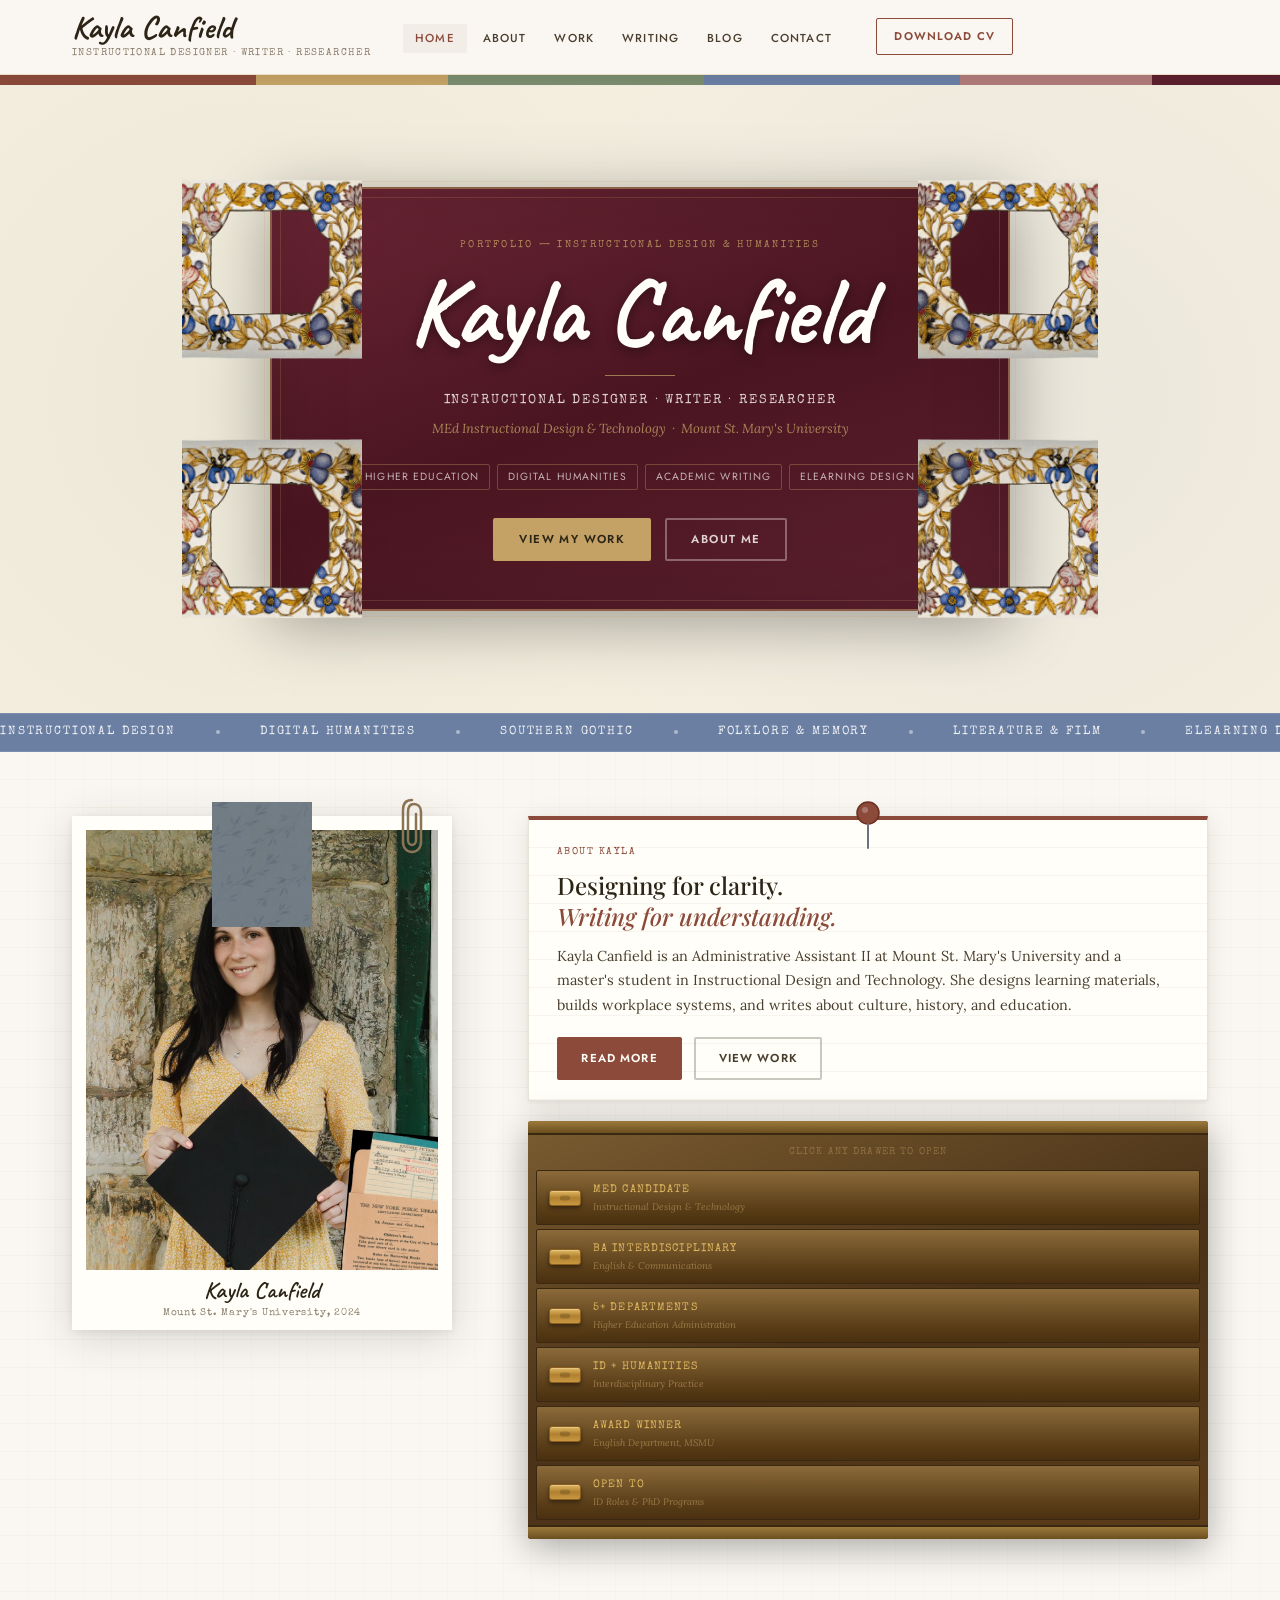
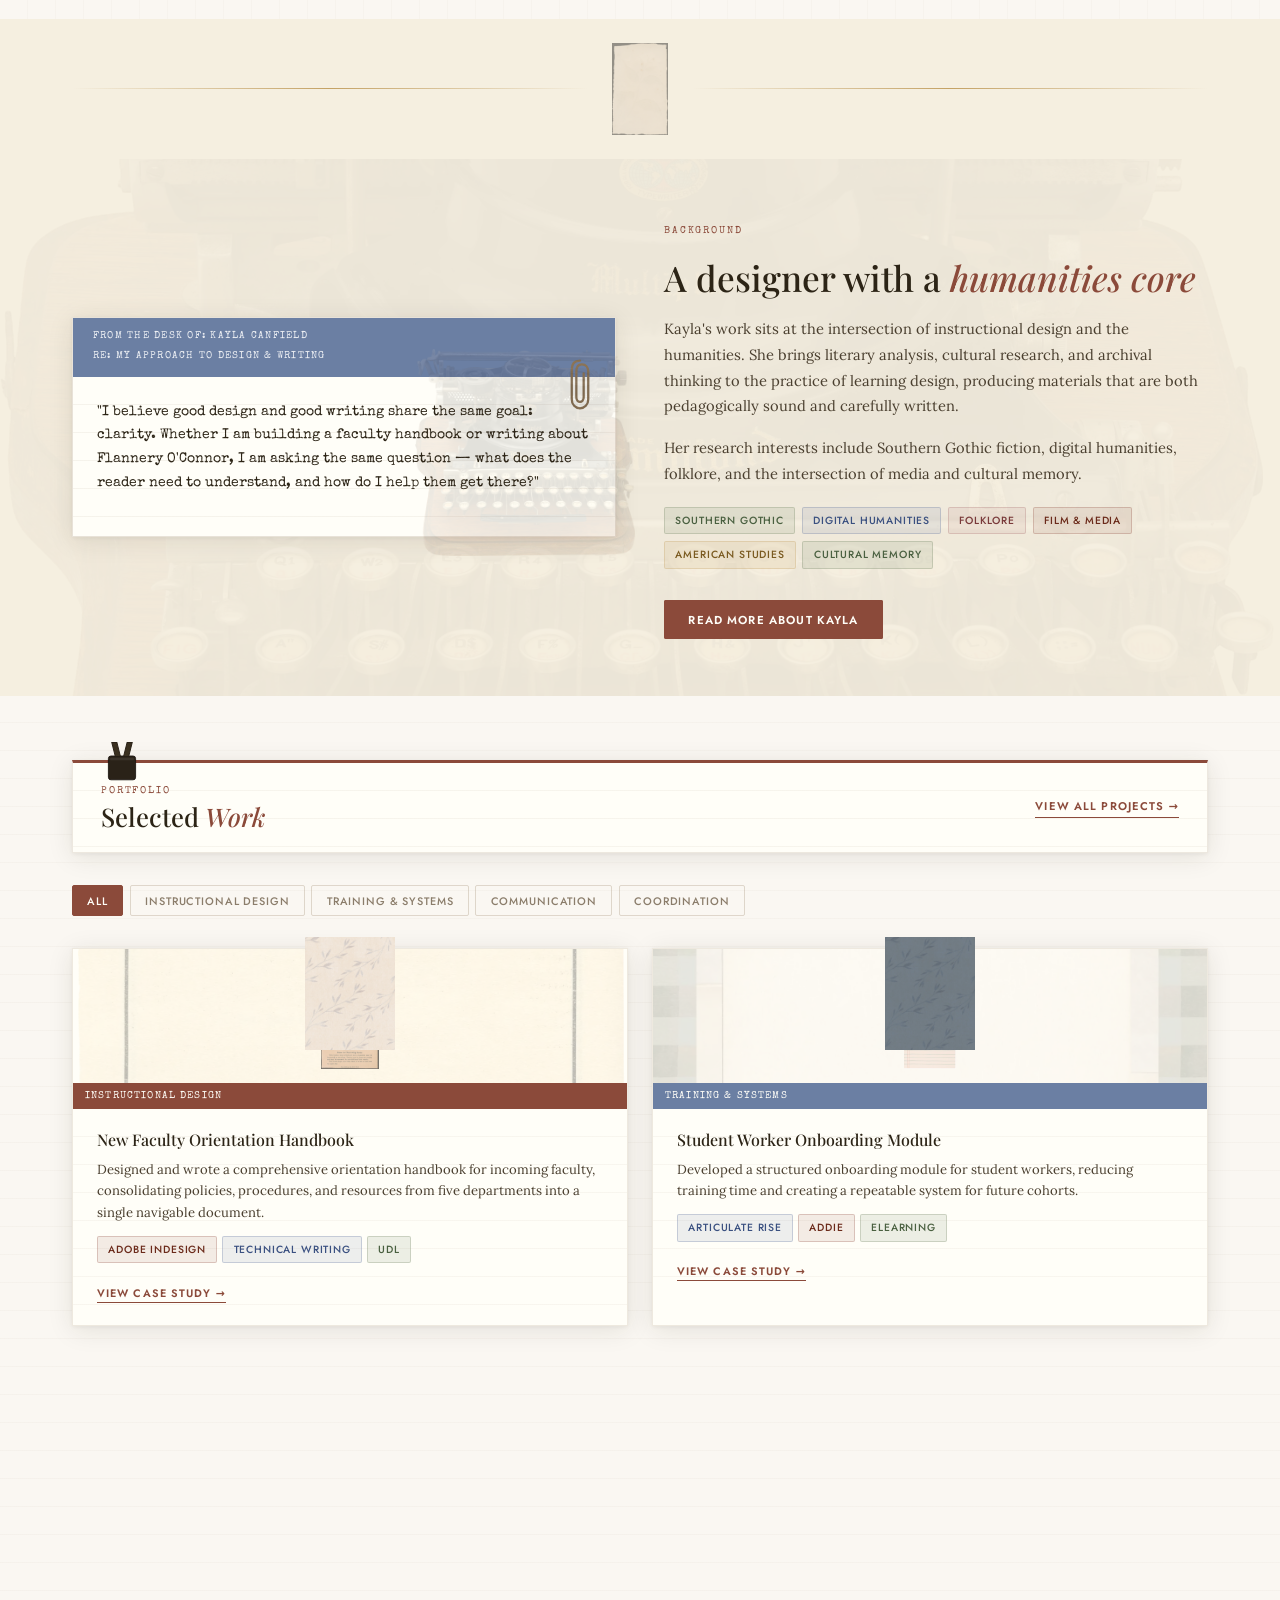
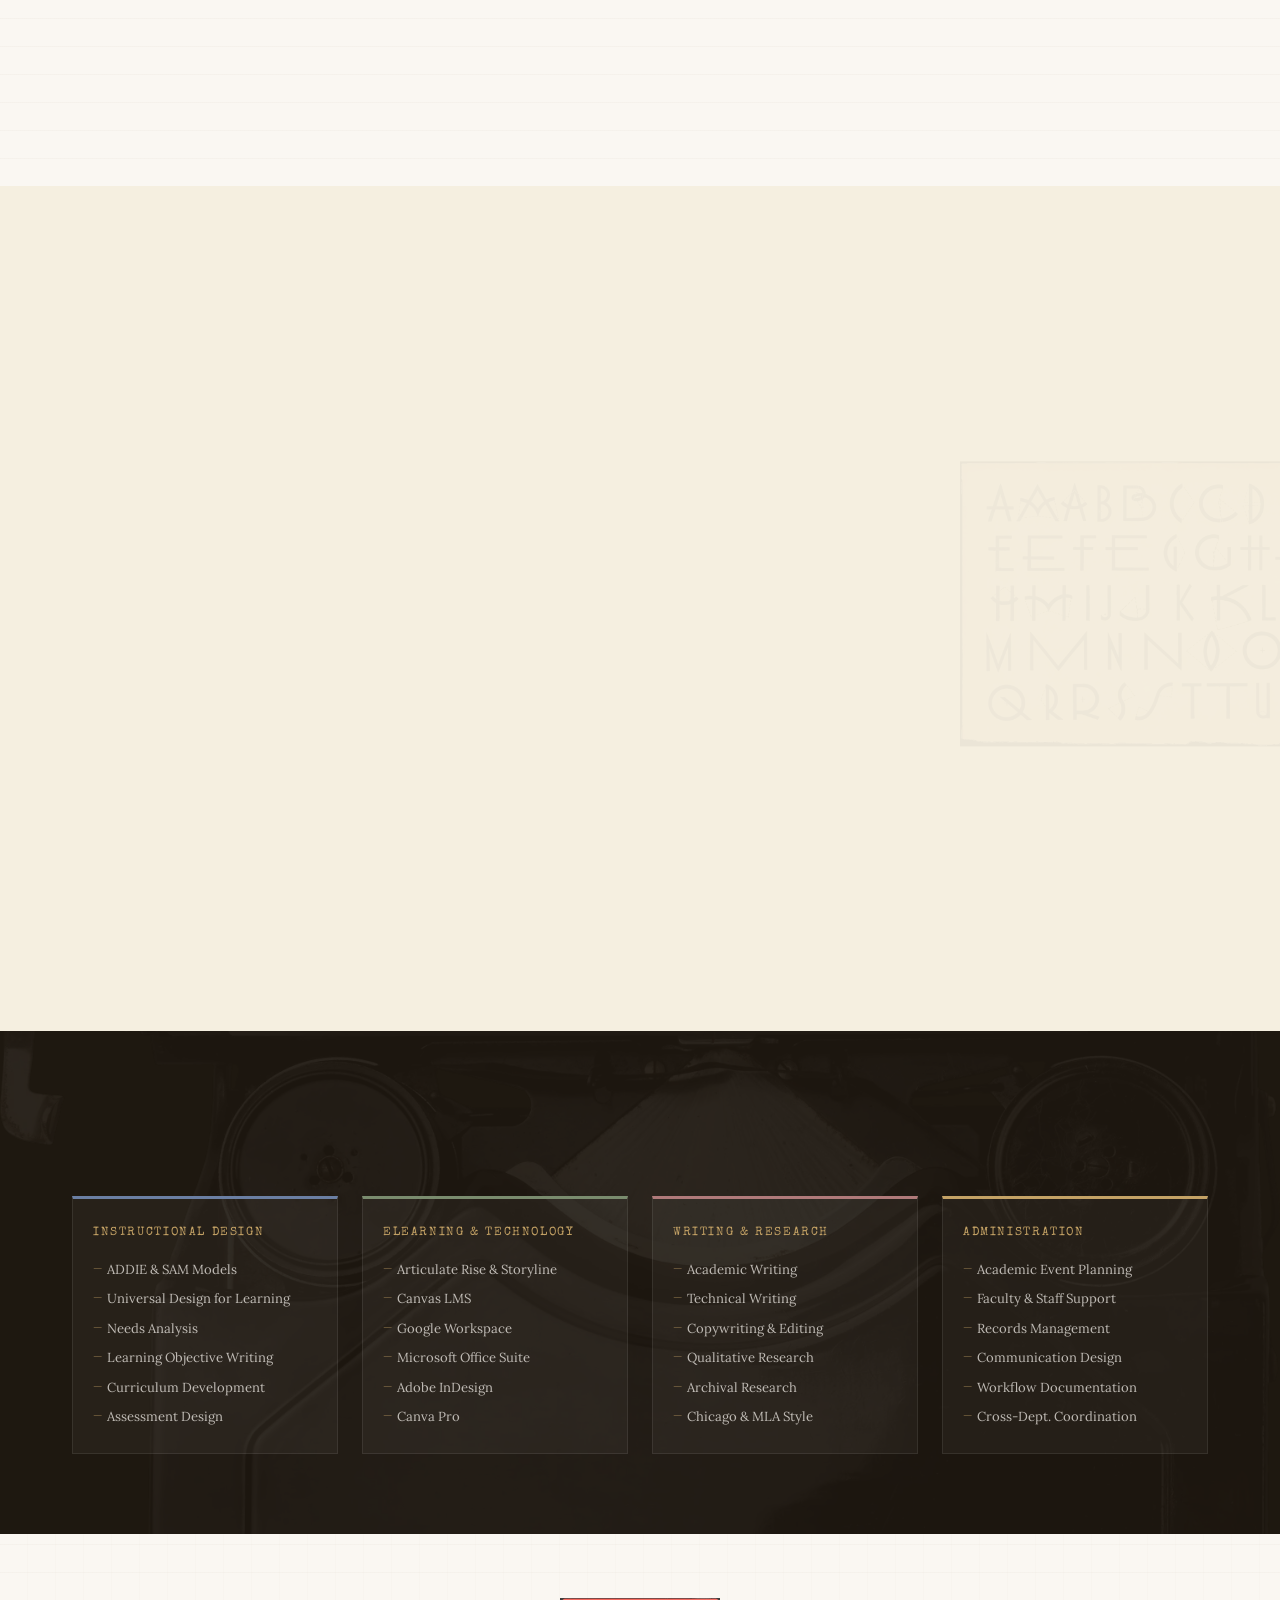
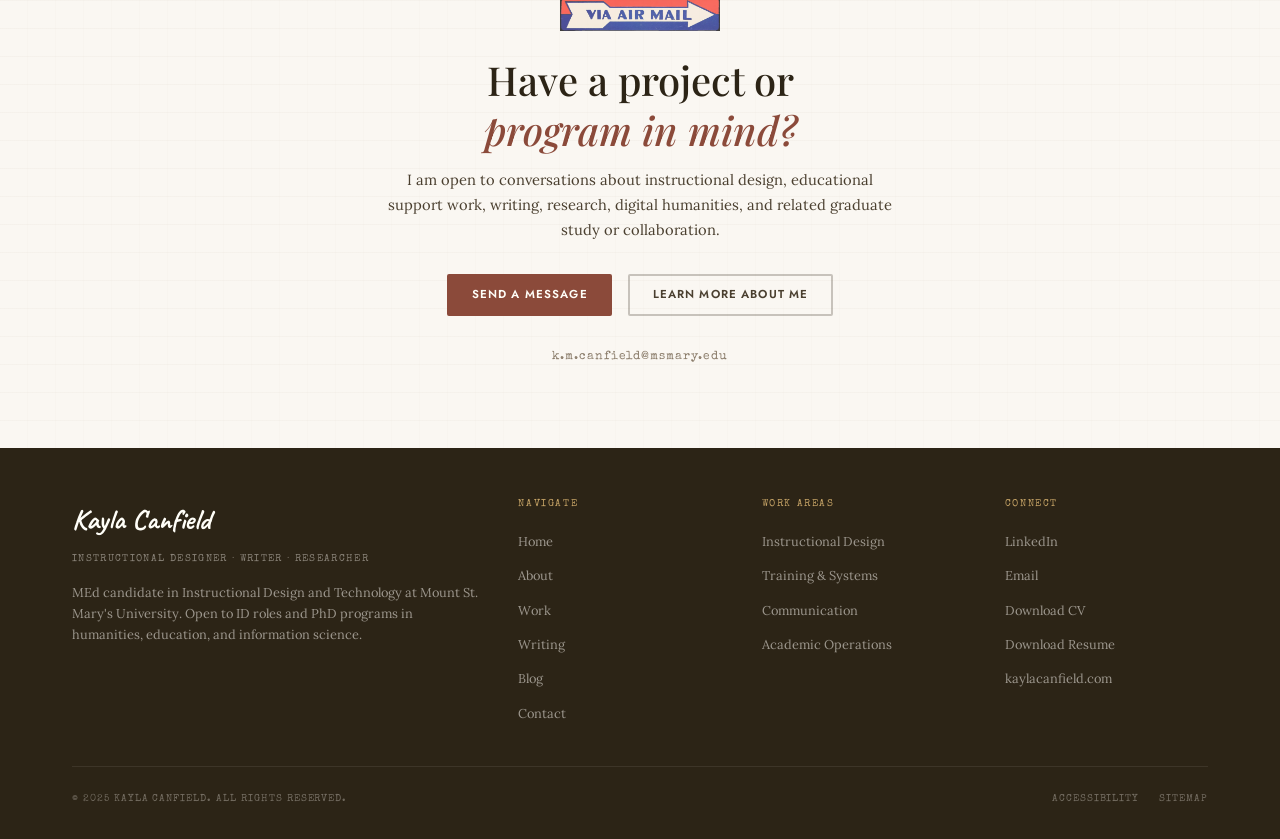
==== commit 9d6706da: "v5: complete rebuild - floral banner, apothecary drawers, polaroid portrait, memo cards, index cards" ====
--- a/index.html
+++ b/index.html
@@ -1,48 +1,1512 @@
 <!DOCTYPE html>
 <html lang="en">
 <head>
-  <meta charset="UTF-8" />
-  <meta name="viewport" content="width=device-width, initial-scale=1.0" />
-  <title>Kayla Canfield — Instructional Designer &amp; Writer</title>
-  <meta name="description" content="Kayla Canfield is an instructional designer, writer, and researcher designing learning materials, workplace systems, and writing projects for education and the humanities." />
-  <meta name="keywords" content="instructional design, educational technology, learning design, higher education, digital humanities, portfolio, Kayla Canfield" />
-  <meta property="og:title" content="Kayla Canfield — Instructional Designer &amp; Writer" />
-  <meta property="og:description" content="Portfolio of Kayla Canfield: instructional design, writing, and research for education and the humanities." />
-  <meta property="og:type" content="website" />
-  <meta property="og:url" content="https://kaylacanfield.com" />
-  <link rel="preconnect" href="https://fonts.googleapis.com" />
-  <link rel="preconnect" href="https://fonts.gstatic.com" crossorigin />
-  <link href="https://fonts.googleapis.com/css2?family=Playfair+Display:ital,wght@0,400;0,500;0,600;1,400;1,500&family=Lora:ital,wght@0,400;0,500;0,600;1,400&family=Jost:wght@300;400;500;600&family=Caveat:wght@400;500;600;700&family=Special+Elite&display=swap" rel="stylesheet" />
-  <link rel="stylesheet" href="assets/css/main.css" />
-  <link rel="stylesheet" href="assets/css/home.css" />
-  <link rel="stylesheet" href="assets/css/home-v4.css" />
-  <script type="application/ld+json">
-  {"@context":"https://schema.org","@type":"Person","name":"Kayla Canfield","url":"https://kaylacanfield.com","jobTitle":"Instructional Designer","alumniOf":"Mount St. Mary's University","knowsAbout":["Instructional Design","Educational Technology","Digital Humanities","American Literature","Higher Education"]}
-  </script>
+<meta charset="UTF-8" />
+<meta name="viewport" content="width=device-width, initial-scale=1.0" />
+<title>Kayla Canfield — Instructional Designer &amp; Writer</title>
+<meta name="description" content="Portfolio of Kayla Canfield, instructional designer, writer, and researcher. MEd candidate in Instructional Design and Technology at Mount St. Mary's University." />
+<meta name="keywords" content="instructional design, eLearning, curriculum development, digital humanities, higher education, MEd, portfolio, Kayla Canfield" />
+<link rel="preconnect" href="https://fonts.googleapis.com" />
+<link rel="preconnect" href="https://fonts.gstatic.com" crossorigin />
+<link href="https://fonts.googleapis.com/css2?family=Playfair+Display:ital,wght@0,400;0,500;0,600;1,400;1,500&family=Lora:ital,wght@0,400;0,500;0,600;1,400&family=Jost:wght@300;400;500;600&family=Caveat:wght@400;500;600;700&family=Special+Elite&display=swap" rel="stylesheet" />
+<style>
+/* ============================================================
+   KAYLA CANFIELD PORTFOLIO — COMPLETE SELF-CONTAINED STYLES
+   ============================================================ */
+
+:root {
+  --c-ink:         #2C2416;
+  --c-ink-light:   #4A3F2F;
+  --c-parchment:   #F5EFE0;
+  --c-cream:       #FAF7F2;
+  --c-warm-white:  #FFFEF8;
+  --c-warm-gray:   #8B7D6B;
+  --c-terracotta:  #8B4A3A;
+  --c-gold:        #C4A265;
+  --c-gold-dark:   #9B7A3A;
+  --c-sage:        #7A8C6E;
+  --c-dusty-blue:  #6B7FA3;
+  --c-dusty-rose:  #B07A7A;
+  --c-burgundy:    #5C1F2E;
+  --c-burgundy-mid:#7A2A3A;
+  --c-navy:        #2A3550;
+  --font-display:  'Playfair Display', Georgia, serif;
+  --font-body:     'Lora', Georgia, serif;
+  --font-ui:       'Jost', system-ui, sans-serif;
+  --font-cursive:  'Caveat', cursive;
+  --font-type:     'Special Elite', 'Courier New', monospace;
+  --radius-sm:     3px;
+  --shadow-card:   0 4px 24px rgba(44,36,22,0.10), 0 1px 4px rgba(44,36,22,0.06);
+  --shadow-lift:   0 8px 40px rgba(44,36,22,0.16), 0 2px 8px rgba(44,36,22,0.08);
+}
+
+*, *::before, *::after { box-sizing: border-box; margin: 0; padding: 0; }
+
+html { scroll-behavior: smooth; }
+
+body {
+  font-family: var(--font-body);
+  color: var(--c-ink);
+  background: var(--c-parchment);
+  overflow-x: hidden;
+  line-height: 1.7;
+}
+
+/* ── SCROLL PROGRESS ──────────────────────────────────────── */
+#scroll-progress {
+  position: fixed;
+  top: 0; left: 0;
+  height: 3px;
+  width: 0%;
+  background: linear-gradient(90deg, var(--c-terracotta), var(--c-gold), var(--c-sage));
+  z-index: 9999;
+  transition: width 0.1s linear;
+}
+
+/* ── HEADER ───────────────────────────────────────────────── */
+.site-header {
+  position: sticky;
+  top: 0;
+  z-index: 900;
+  background: var(--c-cream);
+  border-bottom: 1px solid rgba(196,162,101,0.3);
+  box-shadow: 0 2px 12px rgba(44,36,22,0.07);
+  transition: transform 0.3s;
+}
+.site-header.hidden { transform: translateY(-100%); }
+.header-inner {
+  max-width: 1200px;
+  margin: 0 auto;
+  padding: 0.75rem 2rem;
+  display: flex;
+  align-items: center;
+  gap: 2rem;
+}
+.site-logo {
+  text-decoration: none;
+  display: flex;
+  flex-direction: column;
+  gap: 1px;
+  flex-shrink: 0;
+}
+.site-logo__name {
+  font-family: var(--font-cursive);
+  font-size: 2rem;
+  font-weight: 700;
+  color: var(--c-ink);
+  line-height: 1;
+  letter-spacing: 0.01em;
+}
+.site-logo__tagline {
+  font-family: var(--font-type);
+  font-size: 0.62rem;
+  letter-spacing: 0.14em;
+  text-transform: uppercase;
+  color: var(--c-warm-gray);
+}
+.site-nav {
+  display: flex;
+  list-style: none;
+  gap: 0.25rem;
+  margin-left: auto;
+}
+.site-nav a {
+  font-family: var(--font-ui);
+  font-size: 0.72rem;
+  font-weight: 500;
+  letter-spacing: 0.1em;
+  text-transform: uppercase;
+  color: var(--c-ink-light);
+  text-decoration: none;
+  padding: 0.4rem 0.75rem;
+  border-radius: 2px;
+  transition: all 0.2s;
+}
+.site-nav a:hover, .site-nav a.active {
+  color: var(--c-terracotta);
+  background: rgba(139,74,58,0.06);
+}
+.header-actions {
+  display: flex;
+  align-items: center;
+  gap: 0.75rem;
+  flex-shrink: 0;
+}
+.btn-cv {
+  font-family: var(--font-ui);
+  font-size: 0.7rem;
+  font-weight: 600;
+  letter-spacing: 0.1em;
+  text-transform: uppercase;
+  padding: 0.5rem 1.1rem;
+  border: 1.5px solid var(--c-terracotta);
+  color: var(--c-terracotta);
+  text-decoration: none;
+  border-radius: 2px;
+  transition: all 0.2s;
+  white-space: nowrap;
+}
+.btn-cv:hover {
+  background: var(--c-terracotta);
+  color: var(--c-warm-white);
+}
+.hamburger {
+  display: none;
+  flex-direction: column;
+  gap: 5px;
+  background: none;
+  border: none;
+  cursor: pointer;
+  padding: 4px;
+}
+.hamburger span {
+  display: block;
+  width: 22px;
+  height: 2px;
+  background: var(--c-ink);
+  transition: all 0.3s;
+}
+
+/* ── COLOR BAND ───────────────────────────────────────────── */
+.color-band {
+  display: flex;
+  width: 100%;
+  height: 10px;
+}
+.cb-1 { flex: 2; background: var(--c-terracotta); }
+.cb-2 { flex: 1.5; background: var(--c-gold); }
+.cb-3 { flex: 2; background: var(--c-sage); }
+.cb-4 { flex: 2; background: var(--c-dusty-blue); }
+.cb-5 { flex: 1.5; background: var(--c-dusty-rose); }
+.cb-6 { flex: 1; background: var(--c-burgundy); }
+
+/* ── FLORAL BANNER ────────────────────────────────────────── */
+.floral-banner {
+  background: var(--c-parchment);
+  position: relative;
+  padding: 2rem 1rem;
+  overflow: hidden;
+}
+.floral-banner::before {
+  content: '';
+  position: absolute;
+  inset: 0;
+  background-image:
+    radial-gradient(circle at 20% 50%, rgba(122,140,110,0.08) 0%, transparent 50%),
+    radial-gradient(circle at 80% 50%, rgba(107,127,163,0.08) 0%, transparent 50%);
+  pointer-events: none;
+}
+.floral-banner__frame {
+  max-width: 900px;
+  margin: 0 auto;
+  position: relative;
+}
+
+/* Floral corner images */
+.floral-corner {
+  position: absolute;
+  z-index: 4;
+  pointer-events: none;
+}
+.floral-corner img {
+  width: 100%;
+  height: 100%;
+  object-fit: cover;
+  display: block;
+}
+.fc-tl { top: -8px; left: -8px; width: 180px; height: 180px; }
+.fc-tr { top: -8px; right: -8px; width: 180px; height: 180px; transform: scaleX(-1); }
+.fc-bl { bottom: -8px; left: -8px; width: 180px; height: 180px; transform: scaleY(-1); }
+.fc-br { bottom: -8px; right: -8px; width: 180px; height: 180px; transform: scale(-1,-1); }
+
+/* Burgundy center panel */
+.floral-banner__panel {
+  background: linear-gradient(160deg, #6B2535 0%, #4A1520 50%, #5C1F2E 100%);
+  border: 2px solid rgba(196,162,101,0.5);
+  outline: 1px solid rgba(196,162,101,0.2);
+  outline-offset: 5px;
+  margin: 70px 80px;
+  padding: 3rem 3.5rem;
+  text-align: center;
+  position: relative;
+  z-index: 3;
+  box-shadow: 0 12px 60px rgba(0,0,0,0.35), inset 0 0 80px rgba(0,0,0,0.15);
+}
+.floral-banner__panel::before {
+  content: '';
+  position: absolute;
+  inset: 8px;
+  border: 1px solid rgba(196,162,101,0.2);
+  pointer-events: none;
+}
+.banner-eyebrow {
+  font-family: var(--font-type);
+  font-size: 0.65rem;
+  letter-spacing: 0.22em;
+  text-transform: uppercase;
+  color: rgba(196,162,101,0.8);
+  margin-bottom: 0.6rem;
+}
+.banner-name {
+  font-family: var(--font-cursive);
+  font-size: clamp(3.2rem, 8vw, 6rem);
+  font-weight: 700;
+  color: var(--c-warm-white);
+  line-height: 1;
+  margin-bottom: 0.4rem;
+  text-shadow: 0 3px 12px rgba(0,0,0,0.4);
+}
+.banner-rule {
+  width: 70px;
+  height: 1.5px;
+  background: var(--c-gold);
+  margin: 0.9rem auto;
+  opacity: 0.7;
+}
+.banner-title {
+  font-family: var(--font-type);
+  font-size: 0.82rem;
+  letter-spacing: 0.14em;
+  text-transform: uppercase;
+  color: rgba(248,244,238,0.85);
+  margin-bottom: 0.3rem;
+}
+.banner-sub {
+  font-family: var(--font-body);
+  font-size: 0.82rem;
+  font-style: italic;
+  color: rgba(196,162,101,0.8);
+  margin-bottom: 1.5rem;
+}
+.banner-tags {
+  display: flex;
+  flex-wrap: wrap;
+  gap: 0.4rem;
+  justify-content: center;
+  margin-bottom: 1.75rem;
+}
+.banner-tag {
+  font-family: var(--font-ui);
+  font-size: 0.65rem;
+  letter-spacing: 0.1em;
+  text-transform: uppercase;
+  color: rgba(248,244,238,0.7);
+  border: 1px solid rgba(196,162,101,0.35);
+  padding: 0.2rem 0.65rem;
+  border-radius: 2px;
+}
+.banner-btns {
+  display: flex;
+  gap: 0.9rem;
+  justify-content: center;
+  flex-wrap: wrap;
+}
+.banner-btn {
+  font-family: var(--font-ui);
+  font-size: 0.72rem;
+  font-weight: 600;
+  letter-spacing: 0.12em;
+  text-transform: uppercase;
+  padding: 0.6rem 1.5rem;
+  border-radius: 2px;
+  text-decoration: none;
+  transition: all 0.25s;
+  background: var(--c-gold);
+  color: var(--c-ink);
+  border: 2px solid var(--c-gold);
+}
+.banner-btn:hover { background: transparent; color: var(--c-gold); }
+.banner-btn--ghost {
+  background: transparent;
+  color: rgba(248,244,238,0.85);
+  border-color: rgba(248,244,238,0.35);
+}
+.banner-btn--ghost:hover {
+  background: rgba(248,244,238,0.1);
+  color: var(--c-warm-white);
+  border-color: rgba(248,244,238,0.7);
+}
+
+/* ── IDENTITY RIBBON ──────────────────────────────────────── */
+.identity-ribbon {
+  background: var(--c-dusty-blue);
+  overflow: hidden;
+  padding: 0.55rem 0;
+  border-top: 1px solid rgba(255,255,255,0.12);
+  border-bottom: 1px solid rgba(255,255,255,0.12);
+}
+.ribbon-track {
+  display: flex;
+  gap: 2.5rem;
+  align-items: center;
+  white-space: nowrap;
+  animation: ribbon-scroll 30s linear infinite;
+  width: max-content;
+}
+.ribbon-item {
+  font-family: var(--font-type);
+  font-size: 0.72rem;
+  letter-spacing: 0.16em;
+  text-transform: uppercase;
+  color: rgba(255,255,255,0.88);
+}
+.ribbon-dot {
+  width: 4px;
+  height: 4px;
+  border-radius: 50%;
+  background: rgba(255,255,255,0.45);
+  flex-shrink: 0;
+}
+@keyframes ribbon-scroll {
+  0%   { transform: translateX(0); }
+  100% { transform: translateX(-50%); }
+}
+
+/* ── MAIN CONTAINER ───────────────────────────────────────── */
+.container {
+  max-width: 1200px;
+  margin: 0 auto;
+  padding: 0 2rem;
+}
+.section {
+  padding: 5rem 0;
+}
+
+/* ── PORTRAIT + DRAWERS SECTION ───────────────────────────── */
+.portrait-drawers-section {
+  background: var(--c-cream);
+  position: relative;
+  overflow: hidden;
+  padding: 4rem 0 5rem;
+}
+.portrait-drawers-section::before {
+  content: '';
+  position: absolute;
+  inset: 0;
+  background-image:
+    repeating-linear-gradient(0deg, transparent, transparent 27px, rgba(139,115,85,0.05) 27px, rgba(139,115,85,0.05) 28px),
+    repeating-linear-gradient(90deg, transparent, transparent 27px, rgba(139,115,85,0.03) 27px, rgba(139,115,85,0.03) 28px);
+  pointer-events: none;
+}
+.portrait-drawers-grid {
+  display: grid;
+  grid-template-columns: 400px 1fr;
+  gap: 3.5rem;
+  align-items: start;
+  position: relative;
+  z-index: 1;
+}
+
+/* ── POLAROID PORTRAIT ────────────────────────────────────── */
+.polaroid {
+  background: var(--c-warm-white);
+  padding: 14px 14px 60px;
+  box-shadow: var(--shadow-lift);
+  transform: rotate(-1.8deg);
+  transition: transform 0.35s cubic-bezier(0.34,1.56,0.64,1);
+  position: relative;
+  max-width: 380px;
+}
+.polaroid:hover { transform: rotate(0deg) scale(1.015); }
+.polaroid__tape {
+  position: absolute;
+  top: -14px;
+  left: 50%;
+  transform: translateX(-50%);
+  z-index: 10;
+  width: 100px;
+}
+.polaroid__tape img { width: 100%; display: block; }
+.polaroid__clip {
+  position: absolute;
+  top: -20px;
+  right: 28px;
+  z-index: 11;
+  width: 24px;
+}
+.polaroid__clip img { width: 100%; display: block; }
+.polaroid__img-wrap {
+  position: relative;
+  background: #ddd;
+  overflow: hidden;
+  aspect-ratio: 4/5;
+}
+.polaroid__img {
+  width: 100%;
+  height: 100%;
+  object-fit: cover;
+  object-position: top center;
+  display: block;
+}
+.polaroid__library-card {
+  position: absolute;
+  bottom: -18px;
+  right: -18px;
+  width: 110px;
+  transform: rotate(5deg);
+  box-shadow: 0 4px 14px rgba(0,0,0,0.22);
+  z-index: 5;
+  transition: transform 0.3s;
+}
+.polaroid:hover .polaroid__library-card { transform: rotate(2deg) scale(1.06); }
+.polaroid__library-card img { width: 100%; display: block; }
+.polaroid__caption {
+  position: absolute;
+  bottom: 0; left: 0; right: 0;
+  height: 60px;
+  display: flex;
+  flex-direction: column;
+  align-items: center;
+  justify-content: center;
+  gap: 3px;
+  background: var(--c-warm-white);
+}
+.polaroid__caption-name {
+  font-family: var(--font-cursive);
+  font-size: 1.5rem;
+  font-weight: 600;
+  color: var(--c-ink);
+  line-height: 1;
+}
+.polaroid__caption-sub {
+  font-family: var(--font-type);
+  font-size: 0.6rem;
+  letter-spacing: 0.08em;
+  color: var(--c-warm-gray);
+}
+
+/* ── DRAWERS COLUMN ───────────────────────────────────────── */
+.drawers-column {
+  display: flex;
+  flex-direction: column;
+  gap: 1.25rem;
+}
+.intro-index-card {
+  background: var(--c-warm-white);
+  border: 1px solid rgba(139,115,85,0.18);
+  border-top: 4px solid var(--c-terracotta);
+  padding: 1.5rem 1.75rem 1.25rem;
+  position: relative;
+  box-shadow: var(--shadow-card);
+}
+.intro-index-card::before {
+  content: '';
+  position: absolute;
+  inset: 0;
+  background-image: repeating-linear-gradient(transparent, transparent 27px, rgba(139,115,85,0.07) 27px, rgba(139,115,85,0.07) 28px);
+  pointer-events: none;
+}
+.intro-index-card__pin {
+  position: absolute;
+  top: -20px;
+  left: 50%;
+  transform: translateX(-50%);
+  width: 30px;
+  z-index: 5;
+}
+.intro-index-card__pin img { width: 100%; }
+.intro-index-card__content { position: relative; z-index: 1; }
+.intro-index-card__eyebrow {
+  font-family: var(--font-type);
+  font-size: 0.65rem;
+  letter-spacing: 0.14em;
+  text-transform: uppercase;
+  color: var(--c-terracotta);
+  margin-bottom: 0.5rem;
+}
+.intro-index-card__heading {
+  font-family: var(--font-display);
+  font-size: 1.5rem;
+  font-weight: 500;
+  line-height: 1.3;
+  margin-bottom: 0.75rem;
+  color: var(--c-ink);
+}
+.intro-index-card__heading em { color: var(--c-terracotta); font-style: italic; }
+.intro-index-card__text {
+  font-family: var(--font-body);
+  font-size: 0.9rem;
+  line-height: 1.7;
+  color: var(--c-ink-light);
+  margin-bottom: 1.25rem;
+}
+.intro-index-card__btns {
+  display: flex;
+  gap: 0.75rem;
+  flex-wrap: wrap;
+}
+.btn-primary {
+  font-family: var(--font-ui);
+  font-size: 0.72rem;
+  font-weight: 600;
+  letter-spacing: 0.1em;
+  text-transform: uppercase;
+  padding: 0.6rem 1.4rem;
+  background: var(--c-terracotta);
+  color: var(--c-warm-white);
+  border: 2px solid var(--c-terracotta);
+  border-radius: 2px;
+  text-decoration: none;
+  transition: all 0.2s;
+}
+.btn-primary:hover { background: transparent; color: var(--c-terracotta); }
+.btn-outline {
+  font-family: var(--font-ui);
+  font-size: 0.72rem;
+  font-weight: 600;
+  letter-spacing: 0.1em;
+  text-transform: uppercase;
+  padding: 0.6rem 1.4rem;
+  background: transparent;
+  color: var(--c-ink-light);
+  border: 2px solid rgba(44,36,22,0.25);
+  border-radius: 2px;
+  text-decoration: none;
+  transition: all 0.2s;
+}
+.btn-outline:hover { border-color: var(--c-ink); color: var(--c-ink); }
+
+/* Apothecary unit */
+.apothecary {
+  background: linear-gradient(160deg, #7A5C30 0%, #4A3218 50%, #5C3D1A 100%);
+  border-radius: 3px;
+  box-shadow: 0 8px 36px rgba(0,0,0,0.32), inset 0 1px 0 rgba(255,255,255,0.07);
+  overflow: hidden;
+}
+.apothecary__rail {
+  height: 14px;
+  background: linear-gradient(180deg, #9B7A3A 0%, #6B4E20 100%);
+  border-bottom: 2px solid #3A2810;
+}
+.apothecary__rail--bottom {
+  border-bottom: none;
+  border-top: 2px solid #3A2810;
+}
+.apothecary__body {
+  padding: 5px 8px;
+  display: flex;
+  flex-direction: column;
+  gap: 4px;
+}
+.apothecary__hint {
+  text-align: center;
+  font-family: var(--font-type);
+  font-size: 0.6rem;
+  color: rgba(196,162,101,0.45);
+  padding: 4px 0 6px;
+  letter-spacing: 0.12em;
+  text-transform: uppercase;
+}
+.drawer {
+  background: linear-gradient(180deg, #8B6A3A 0%, #5A3E18 70%, #4A3010 100%);
+  border: 1px solid #3A2810;
+  border-radius: 2px;
+  cursor: pointer;
+  overflow: hidden;
+  transition: box-shadow 0.2s;
+}
+.drawer:hover { box-shadow: inset 0 0 0 1px rgba(196,162,101,0.3); }
+.drawer__face {
+  display: flex;
+  align-items: center;
+  gap: 0.75rem;
+  padding: 0.55rem 0.75rem;
+}
+.drawer__handle {
+  width: 32px;
+  height: 16px;
+  background: linear-gradient(180deg, #E0B860 0%, #B08030 50%, #C89840 100%);
+  border-radius: 3px;
+  border: 1px solid #8B5E20;
+  box-shadow: 0 2px 4px rgba(0,0,0,0.45), inset 0 1px 0 rgba(255,255,255,0.25);
+  flex-shrink: 0;
+  position: relative;
+}
+.drawer__handle::after {
+  content: '';
+  position: absolute;
+  top: 50%; left: 50%;
+  transform: translate(-50%,-50%);
+  width: 10px; height: 5px;
+  border-radius: 2px;
+  background: rgba(0,0,0,0.18);
+}
+.drawer__label { flex: 1; min-width: 0; }
+.drawer__label-main {
+  display: block;
+  font-family: var(--font-type);
+  font-size: 0.7rem;
+  letter-spacing: 0.1em;
+  text-transform: uppercase;
+  color: #E0B860;
+  white-space: nowrap;
+  overflow: hidden;
+  text-overflow: ellipsis;
+}
+.drawer__label-sub {
+  display: block;
+  font-family: var(--font-body);
+  font-size: 0.6rem;
+  font-style: italic;
+  color: rgba(196,162,101,0.6);
+  white-space: nowrap;
+  overflow: hidden;
+  text-overflow: ellipsis;
+}
+.drawer__content {
+  max-height: 0;
+  overflow: hidden;
+  transition: max-height 0.38s ease, padding 0.2s;
+  background: rgba(0,0,0,0.22);
+}
+.drawer__content.open { max-height: 120px; }
+.drawer__content p {
+  font-family: var(--font-body);
+  font-size: 0.78rem;
+  line-height: 1.6;
+  color: rgba(248,244,238,0.82);
+  padding: 0.75rem 1rem;
+  margin: 0;
+}
+
+/* ── SECTION DIVIDER ──────────────────────────────────────── */
+.divider {
+  display: flex;
+  align-items: center;
+  gap: 1.5rem;
+  padding: 1.5rem 0;
+}
+.divider__line {
+  flex: 1;
+  height: 1px;
+  background: linear-gradient(90deg, transparent, var(--c-gold), transparent);
+}
+.divider__img {
+  width: 56px;
+  opacity: 0.4;
+  flex-shrink: 0;
+}
+
+/* ── ABOUT TEASER ─────────────────────────────────────────── */
+.about-teaser {
+  background: var(--c-parchment);
+  position: relative;
+  overflow: hidden;
+  padding: 4rem 0;
+}
+.about-teaser::before {
+  content: '';
+  position: absolute;
+  inset: 0;
+  background-image: url('assets/images/vintage/typewriter_vintage.webp');
+  background-size: cover;
+  background-position: center;
+  opacity: 0.04;
+  pointer-events: none;
+}
+.about-teaser-grid {
+  display: grid;
+  grid-template-columns: 1fr 1fr;
+  gap: 3rem;
+  align-items: center;
+  position: relative;
+  z-index: 1;
+}
+
+/* Typewriter memo panel */
+.typewriter-memo {
+  background: var(--c-warm-white);
+  border: 1px solid rgba(139,115,85,0.2);
+  padding: 0;
+  box-shadow: var(--shadow-card);
+  position: relative;
+}
+.typewriter-memo__header {
+  background: var(--c-dusty-blue);
+  padding: 0.65rem 1.25rem;
+  display: flex;
+  flex-direction: column;
+  gap: 0.15rem;
+}
+.typewriter-memo__from,
+.typewriter-memo__re {
+  font-family: var(--font-type);
+  font-size: 0.65rem;
+  letter-spacing: 0.12em;
+  text-transform: uppercase;
+  color: rgba(255,255,255,0.88);
+}
+.typewriter-memo__body {
+  padding: 1.5rem;
+  background-image: repeating-linear-gradient(transparent, transparent 27px, rgba(139,115,85,0.08) 27px, rgba(139,115,85,0.08) 28px);
+  position: relative;
+}
+.typewriter-memo__img {
+  width: 100%;
+  max-width: 220px;
+  opacity: 0.12;
+  position: absolute;
+  right: -20px;
+  bottom: -20px;
+  pointer-events: none;
+}
+.typewriter-memo__quote {
+  font-family: var(--font-type);
+  font-size: 0.88rem;
+  line-height: 1.7;
+  color: var(--c-ink);
+  position: relative;
+  z-index: 1;
+  margin-bottom: 1rem;
+}
+.typewriter-memo__clip {
+  position: absolute;
+  top: -20px;
+  right: 1.5rem;
+  width: 22px;
+}
+.typewriter-memo__clip img { width: 100%; }
+
+.about-teaser__text { display: flex; flex-direction: column; gap: 1rem; }
+.eyebrow {
+  font-family: var(--font-type);
+  font-size: 0.65rem;
+  letter-spacing: 0.18em;
+  text-transform: uppercase;
+  color: var(--c-terracotta);
+}
+.t-h2 {
+  font-family: var(--font-display);
+  font-size: clamp(1.6rem, 3vw, 2.2rem);
+  font-weight: 500;
+  line-height: 1.25;
+  color: var(--c-ink);
+}
+.t-h2 em { color: var(--c-terracotta); font-style: italic; }
+.body-text {
+  font-family: var(--font-body);
+  font-size: 0.92rem;
+  line-height: 1.75;
+  color: var(--c-ink-light);
+}
+.interest-tags {
+  display: flex;
+  flex-wrap: wrap;
+  gap: 0.4rem;
+  margin-top: 0.25rem;
+}
+.tag {
+  font-family: var(--font-ui);
+  font-size: 0.65rem;
+  font-weight: 500;
+  letter-spacing: 0.08em;
+  text-transform: uppercase;
+  padding: 0.25rem 0.65rem;
+  border-radius: 2px;
+  text-decoration: none;
+}
+.tag--sage    { background: rgba(122,140,110,0.14); color: #4A6040; border: 1px solid rgba(122,140,110,0.3); }
+.tag--blue    { background: rgba(107,127,163,0.12); color: #3A5080; border: 1px solid rgba(107,127,163,0.3); }
+.tag--rose    { background: rgba(176,122,122,0.12); color: #7A3A3A; border: 1px solid rgba(176,122,122,0.3); }
+.tag--terra   { background: rgba(139,74,58,0.10);  color: #6B2A1A; border: 1px solid rgba(139,74,58,0.25); }
+.tag--gold    { background: rgba(196,162,101,0.14); color: #7A5A20; border: 1px solid rgba(196,162,101,0.3); }
+
+/* ── WORK SECTION ─────────────────────────────────────────── */
+.work-section {
+  background: var(--c-cream);
+  position: relative;
+  overflow: hidden;
+  padding: 4rem 0 5rem;
+}
+.work-section::before {
+  content: '';
+  position: absolute;
+  inset: 0;
+  background-image:
+    repeating-linear-gradient(0deg, transparent, transparent 27px, rgba(139,115,85,0.04) 27px, rgba(139,115,85,0.04) 28px);
+  pointer-events: none;
+}
+
+/* Notepad section header */
+.notepad-header {
+  background: var(--c-warm-white);
+  border: 1px solid rgba(139,115,85,0.15);
+  border-top: 3px solid var(--c-terracotta);
+  padding: 1.25rem 1.75rem;
+  position: relative;
+  box-shadow: var(--shadow-card);
+  display: flex;
+  align-items: center;
+  justify-content: space-between;
+  gap: 1.5rem;
+  margin-bottom: 2rem;
+}
+.notepad-header::before {
+  content: '';
+  position: absolute;
+  inset: 0;
+  background-image: repeating-linear-gradient(transparent, transparent 27px, rgba(139,115,85,0.07) 27px, rgba(139,115,85,0.07) 28px);
+  pointer-events: none;
+}
+.notepad-header__clip {
+  position: absolute;
+  top: -24px;
+  left: 2rem;
+  width: 34px;
+  z-index: 5;
+}
+.notepad-header__clip img { width: 100%; }
+.notepad-header__content { position: relative; z-index: 1; }
+.notepad-header__link {
+  position: relative;
+  z-index: 1;
+  font-family: var(--font-ui);
+  font-size: 0.7rem;
+  font-weight: 600;
+  letter-spacing: 0.1em;
+  text-transform: uppercase;
+  color: var(--c-terracotta);
+  text-decoration: none;
+  white-space: nowrap;
+  border-bottom: 1px solid var(--c-terracotta);
+  padding-bottom: 1px;
+  transition: opacity 0.2s;
+}
+.notepad-header__link:hover { opacity: 0.7; }
+
+/* Filter tabs */
+.filter-tabs {
+  display: flex;
+  gap: 0.4rem;
+  flex-wrap: wrap;
+  margin-bottom: 2rem;
+}
+.filter-tab {
+  font-family: var(--font-ui);
+  font-size: 0.68rem;
+  font-weight: 500;
+  letter-spacing: 0.08em;
+  text-transform: uppercase;
+  padding: 0.4rem 0.9rem;
+  border: 1.5px solid rgba(139,115,85,0.25);
+  background: transparent;
+  color: var(--c-warm-gray);
+  border-radius: 2px;
+  cursor: pointer;
+  transition: all 0.2s;
+}
+.filter-tab:hover, .filter-tab.active {
+  background: var(--c-terracotta);
+  border-color: var(--c-terracotta);
+  color: var(--c-warm-white);
+}
+
+/* Project grid */
+.project-grid {
+  display: grid;
+  grid-template-columns: repeat(2, 1fr);
+  gap: 1.5rem;
+}
+.project-card {
+  background: var(--c-warm-white);
+  border: 1px solid rgba(139,115,85,0.15);
+  box-shadow: var(--shadow-card);
+  overflow: visible;
+  position: relative;
+  transition: transform 0.25s, box-shadow 0.25s;
+}
+.project-card:hover {
+  transform: translateY(-4px);
+  box-shadow: var(--shadow-lift);
+}
+.project-card__tape {
+  position: absolute;
+  top: -12px;
+  left: 50%;
+  transform: translateX(-50%);
+  width: 90px;
+  z-index: 5;
+}
+.project-card__tape img { width: 100%; display: block; }
+.project-card__img {
+  height: 160px;
+  position: relative;
+  overflow: hidden;
+}
+.project-card__img-bg {
+  width: 100%;
+  height: 100%;
+  object-fit: cover;
+  opacity: 0.28;
+  display: block;
+}
+.project-card__img-overlay {
+  position: absolute;
+  inset: 0;
+  display: flex;
+  align-items: center;
+  justify-content: center;
+}
+.project-card__img-overlay img {
+  width: 80px;
+  height: 80px;
+  object-fit: contain;
+  opacity: 0.55;
+}
+.project-card__category-bar {
+  position: absolute;
+  bottom: 0; left: 0; right: 0;
+  padding: 0.3rem 0.75rem;
+  font-family: var(--font-type);
+  font-size: 0.6rem;
+  letter-spacing: 0.12em;
+  text-transform: uppercase;
+  color: var(--c-warm-white);
+}
+.cat-id    { background: var(--c-terracotta); }
+.cat-train { background: var(--c-dusty-blue); }
+.cat-comm  { background: var(--c-dusty-rose); }
+.cat-coord { background: var(--c-sage); }
+.project-card__body {
+  padding: 1.25rem 1.5rem;
+  background-image: repeating-linear-gradient(transparent, transparent 27px, rgba(139,115,85,0.06) 27px, rgba(139,115,85,0.06) 28px);
+}
+.project-card__title {
+  font-family: var(--font-display);
+  font-size: 1rem;
+  font-weight: 500;
+  color: var(--c-ink);
+  margin-bottom: 0.5rem;
+  line-height: 1.35;
+}
+.project-card__desc {
+  font-family: var(--font-body);
+  font-size: 0.82rem;
+  line-height: 1.65;
+  color: var(--c-ink-light);
+  margin-bottom: 0.75rem;
+}
+.project-card__tags {
+  display: flex;
+  flex-wrap: wrap;
+  gap: 0.3rem;
+  margin-bottom: 0.9rem;
+}
+.project-card__link {
+  font-family: var(--font-ui);
+  font-size: 0.68rem;
+  font-weight: 600;
+  letter-spacing: 0.1em;
+  text-transform: uppercase;
+  color: var(--c-terracotta);
+  text-decoration: none;
+  border-bottom: 1px solid var(--c-terracotta);
+  padding-bottom: 1px;
+  transition: opacity 0.2s;
+}
+.project-card__link:hover { opacity: 0.7; }
+
+/* ── WRITING TEASER ───────────────────────────────────────── */
+.writing-teaser {
+  background: var(--c-parchment);
+  position: relative;
+  overflow: hidden;
+  padding: 4rem 0 5rem;
+}
+.writing-teaser__bg {
+  position: absolute;
+  right: -60px;
+  top: 50%;
+  transform: translateY(-50%);
+  width: 380px;
+  opacity: 0.04;
+  pointer-events: none;
+}
+.writing-teaser__bg img { width: 100%; }
+.writing-teaser-grid {
+  display: grid;
+  grid-template-columns: 1fr 1fr;
+  gap: 3rem;
+  align-items: start;
+  position: relative;
+  z-index: 1;
+}
+
+/* Memo card for writing intro */
+.memo-card {
+  background: var(--c-warm-white);
+  border: 1px solid rgba(139,115,85,0.18);
+  box-shadow: var(--shadow-card);
+  position: relative;
+  overflow: hidden;
+}
+.memo-card__header {
+  background: var(--c-sage);
+  padding: 0.6rem 1.25rem;
+  display: flex;
+  flex-direction: column;
+  gap: 0.15rem;
+}
+.memo-card__from, .memo-card__re {
+  font-family: var(--font-type);
+  font-size: 0.62rem;
+  letter-spacing: 0.12em;
+  text-transform: uppercase;
+  color: rgba(255,255,255,0.9);
+}
+.memo-card__body {
+  padding: 1.25rem 1.5rem;
+  background-image: repeating-linear-gradient(transparent, transparent 27px, rgba(139,115,85,0.08) 27px, rgba(139,115,85,0.08) 28px);
+  position: relative;
+}
+.memo-card__clip {
+  position: absolute;
+  top: -20px;
+  right: 1.5rem;
+  width: 22px;
+}
+.memo-card__clip img { width: 100%; }
+.memo-card__text {
+  font-family: var(--font-body);
+  font-size: 0.88rem;
+  line-height: 1.7;
+  color: var(--c-ink-light);
+  margin-bottom: 1rem;
+  position: relative;
+  z-index: 1;
+}
+.memo-card__exlibris {
+  position: absolute;
+  right: -15px;
+  bottom: -15px;
+  width: 100px;
+  opacity: 0.06;
+  pointer-events: none;
+}
+.memo-card__exlibris img { width: 100%; }
+
+/* Writing index cards */
+.writing-cards { display: flex; flex-direction: column; gap: 0.9rem; }
+.writing-card {
+  background: var(--c-warm-white);
+  border: 1px solid rgba(139,115,85,0.15);
+  border-left: 4px solid var(--c-sage);
+  padding: 0.85rem 1.1rem 0.85rem 1.25rem;
+  position: relative;
+  text-decoration: none;
+  display: block;
+  transition: all 0.22s;
+  box-shadow: 0 1px 6px rgba(0,0,0,0.06);
+}
+.writing-card:hover {
+  transform: translateX(4px);
+  border-left-color: var(--c-terracotta);
+  box-shadow: 0 3px 14px rgba(0,0,0,0.1);
+}
+.writing-card::before {
+  content: '';
+  position: absolute;
+  inset: 0;
+  background-image: repeating-linear-gradient(transparent, transparent 22px, rgba(139,115,85,0.06) 22px, rgba(139,115,85,0.06) 23px);
+  pointer-events: none;
+}
+.writing-card__pin {
+  position: absolute;
+  top: -14px;
+  left: 1rem;
+  width: 22px;
+}
+.writing-card__pin img { width: 100%; }
+.writing-card__content { position: relative; z-index: 1; }
+.writing-card__title {
+  font-family: var(--font-body);
+  font-size: 0.85rem;
+  font-weight: 500;
+  color: var(--c-ink);
+  margin-bottom: 0.2rem;
+  line-height: 1.4;
+}
+.writing-card__meta {
+  font-family: var(--font-type);
+  font-size: 0.6rem;
+  letter-spacing: 0.1em;
+  text-transform: uppercase;
+  color: var(--c-warm-gray);
+}
+
+/* Featured writing card */
+.writing-featured {
+  background: var(--c-warm-white);
+  border: 1px solid rgba(139,115,85,0.15);
+  box-shadow: var(--shadow-card);
+  position: relative;
+  overflow: hidden;
+}
+.writing-featured__tape {
+  position: absolute;
+  top: -10px;
+  left: 50%;
+  transform: translateX(-50%);
+  width: 90px;
+  z-index: 5;
+}
+.writing-featured__tape img { width: 100%; }
+.writing-featured__img {
+  height: 120px;
+  position: relative;
+  overflow: hidden;
+  background: var(--c-parchment);
+}
+.writing-featured__img-bg {
+  width: 100%;
+  height: 100%;
+  object-fit: cover;
+  opacity: 0.18;
+  display: block;
+}
+.writing-featured__award {
+  position: absolute;
+  top: 8px;
+  right: 8px;
+  background: var(--c-gold);
+  color: var(--c-ink);
+  font-family: var(--font-type);
+  font-size: 0.55rem;
+  letter-spacing: 0.1em;
+  text-transform: uppercase;
+  padding: 0.25rem 0.5rem;
+  border-radius: 2px;
+}
+.writing-featured__body {
+  padding: 1.25rem 1.5rem;
+  background-image: repeating-linear-gradient(transparent, transparent 27px, rgba(139,115,85,0.07) 27px, rgba(139,115,85,0.07) 28px);
+}
+.writing-featured__title {
+  font-family: var(--font-display);
+  font-size: 0.95rem;
+  font-weight: 500;
+  font-style: italic;
+  color: var(--c-ink);
+  margin: 0.5rem 0 0.3rem;
+  line-height: 1.4;
+}
+.writing-featured__meta {
+  font-family: var(--font-type);
+  font-size: 0.6rem;
+  letter-spacing: 0.1em;
+  text-transform: uppercase;
+  color: var(--c-warm-gray);
+  margin-bottom: 0.75rem;
+}
+.writing-featured__abstract {
+  font-family: var(--font-body);
+  font-size: 0.82rem;
+  line-height: 1.65;
+  color: var(--c-ink-light);
+  margin-bottom: 0.9rem;
+}
+.writing-featured__link {
+  font-family: var(--font-ui);
+  font-size: 0.68rem;
+  font-weight: 600;
+  letter-spacing: 0.1em;
+  text-transform: uppercase;
+  color: var(--c-terracotta);
+  text-decoration: none;
+  border-bottom: 1px solid var(--c-terracotta);
+  padding-bottom: 1px;
+}
+
+/* ── SKILLS SECTION ───────────────────────────────────────── */
+.skills-section {
+  background: #1E1810;
+  padding: 4rem 0 5rem;
+  position: relative;
+  overflow: hidden;
+}
+.skills-section::before {
+  content: '';
+  position: absolute;
+  inset: 0;
+  background-image: url('assets/images/vintage/typewriter_black.webp');
+  background-size: cover;
+  background-position: center;
+  opacity: 0.06;
+  pointer-events: none;
+}
+.skills-section .eyebrow { color: var(--c-gold); }
+.skills-section .t-h2 { color: var(--c-warm-white); }
+.skills-section .t-h2 em { color: var(--c-gold); }
+.skills-grid {
+  display: grid;
+  grid-template-columns: repeat(4, 1fr);
+  gap: 1.5rem;
+  margin-top: 2.5rem;
+}
+.skill-group {
+  background: rgba(255,255,255,0.04);
+  border: 1px solid rgba(255,255,255,0.08);
+  padding: 1.5rem 1.25rem;
+  position: relative;
+}
+.skill-group--blue  { border-top: 3px solid var(--c-dusty-blue); }
+.skill-group--sage  { border-top: 3px solid var(--c-sage); }
+.skill-group--rose  { border-top: 3px solid var(--c-dusty-rose); }
+.skill-group--gold  { border-top: 3px solid var(--c-gold); }
+.skill-group__title {
+  font-family: var(--font-type);
+  font-size: 0.72rem;
+  letter-spacing: 0.14em;
+  text-transform: uppercase;
+  color: var(--c-gold);
+  margin-bottom: 1rem;
+}
+.skill-group__list {
+  list-style: none;
+  display: flex;
+  flex-direction: column;
+  gap: 0.45rem;
+}
+.skill-group__list li {
+  font-family: var(--font-body);
+  font-size: 0.82rem;
+  color: rgba(248,244,238,0.72);
+  padding-left: 0.9rem;
+  position: relative;
+}
+.skill-group__list li::before {
+  content: '—';
+  position: absolute;
+  left: 0;
+  color: rgba(196,162,101,0.5);
+  font-size: 0.7rem;
+}
+
+/* ── CONTACT CTA ──────────────────────────────────────────── */
+.contact-cta {
+  background: var(--c-cream);
+  padding: 4rem 0 5rem;
+  position: relative;
+  overflow: hidden;
+  text-align: center;
+}
+.contact-cta::before {
+  content: '';
+  position: absolute;
+  inset: 0;
+  background-image:
+    repeating-linear-gradient(0deg, transparent, transparent 27px, rgba(139,115,85,0.04) 27px, rgba(139,115,85,0.04) 28px),
+    repeating-linear-gradient(90deg, transparent, transparent 27px, rgba(139,115,85,0.02) 27px, rgba(139,115,85,0.02) 28px);
+  pointer-events: none;
+}
+.contact-cta__airmail {
+  width: 160px;
+  margin: 0 auto 1.5rem;
+  opacity: 0.75;
+}
+.contact-cta__airmail img { width: 100%; display: block; }
+.contact-cta__inner { position: relative; z-index: 1; }
+.contact-cta__heading {
+  font-family: var(--font-display);
+  font-size: clamp(1.8rem, 3.5vw, 2.5rem);
+  font-weight: 500;
+  color: var(--c-ink);
+  line-height: 1.25;
+  margin-bottom: 0.75rem;
+}
+.contact-cta__heading em { color: var(--c-terracotta); font-style: italic; }
+.contact-cta__sub {
+  font-family: var(--font-body);
+  font-size: 0.92rem;
+  color: var(--c-ink-light);
+  max-width: 520px;
+  margin: 0 auto 2rem;
+  line-height: 1.7;
+}
+.contact-cta__btns {
+  display: flex;
+  gap: 1rem;
+  justify-content: center;
+  flex-wrap: wrap;
+  margin-bottom: 1.5rem;
+}
+.contact-cta__email {
+  font-family: var(--font-type);
+  font-size: 0.78rem;
+  letter-spacing: 0.08em;
+  color: var(--c-warm-gray);
+  text-decoration: none;
+}
+.contact-cta__email:hover { color: var(--c-terracotta); }
+
+/* ── FOOTER ───────────────────────────────────────────────── */
+.site-footer {
+  background: var(--c-ink);
+  padding: 3rem 0 2rem;
+}
+.footer-grid {
+  display: grid;
+  grid-template-columns: 2fr 1fr 1fr 1fr;
+  gap: 2.5rem;
+  margin-bottom: 2.5rem;
+}
+.footer-brand__name {
+  font-family: var(--font-cursive);
+  font-size: 1.8rem;
+  font-weight: 700;
+  color: var(--c-warm-white);
+  margin-bottom: 0.4rem;
+}
+.footer-brand__tagline {
+  font-family: var(--font-type);
+  font-size: 0.6rem;
+  letter-spacing: 0.14em;
+  text-transform: uppercase;
+  color: rgba(248,244,238,0.45);
+  margin-bottom: 0.9rem;
+}
+.footer-brand__text {
+  font-family: var(--font-body);
+  font-size: 0.8rem;
+  line-height: 1.65;
+  color: rgba(248,244,238,0.55);
+}
+.footer-col__title {
+  font-family: var(--font-type);
+  font-size: 0.62rem;
+  letter-spacing: 0.16em;
+  text-transform: uppercase;
+  color: var(--c-gold);
+  margin-bottom: 0.9rem;
+}
+.footer-col__list {
+  list-style: none;
+  display: flex;
+  flex-direction: column;
+  gap: 0.45rem;
+}
+.footer-col__list a {
+  font-family: var(--font-body);
+  font-size: 0.8rem;
+  color: rgba(248,244,238,0.55);
+  text-decoration: none;
+  transition: color 0.2s;
+}
+.footer-col__list a:hover { color: var(--c-gold); }
+.footer-bottom {
+  border-top: 1px solid rgba(255,255,255,0.08);
+  padding-top: 1.5rem;
+  display: flex;
+  justify-content: space-between;
+  align-items: center;
+  flex-wrap: wrap;
+  gap: 0.75rem;
+}
+.footer-bottom__copy {
+  font-family: var(--font-type);
+  font-size: 0.6rem;
+  letter-spacing: 0.1em;
+  text-transform: uppercase;
+  color: rgba(248,244,238,0.35);
+}
+.footer-bottom__links {
+  display: flex;
+  gap: 1.25rem;
+}
+.footer-bottom__links a {
+  font-family: var(--font-type);
+  font-size: 0.6rem;
+  letter-spacing: 0.1em;
+  text-transform: uppercase;
+  color: rgba(248,244,238,0.35);
+  text-decoration: none;
+}
+.footer-bottom__links a:hover { color: var(--c-gold); }
+
+/* ── BACK TO TOP ──────────────────────────────────────────── */
+#back-to-top {
+  position: fixed;
+  bottom: 2rem;
+  right: 2rem;
+  width: 42px;
+  height: 42px;
+  background: var(--c-terracotta);
+  color: var(--c-warm-white);
+  border: none;
+  border-radius: 2px;
+  font-size: 1.1rem;
+  cursor: pointer;
+  opacity: 0;
+  transform: translateY(10px);
+  transition: all 0.3s;
+  z-index: 800;
+  display: flex;
+  align-items: center;
+  justify-content: center;
+}
+#back-to-top.visible { opacity: 1; transform: translateY(0); }
+#back-to-top:hover { background: var(--c-burgundy); }
+
+/* ── REVEAL ANIMATIONS ────────────────────────────────────── */
+.reveal {
+  opacity: 0;
+  transform: translateY(22px);
+  transition: opacity 0.6s ease, transform 0.6s ease;
+}
+.reveal.visible { opacity: 1; transform: translateY(0); }
+.reveal-delay-1 { transition-delay: 0.12s; }
+.reveal-delay-2 { transition-delay: 0.24s; }
+
+/* ── RESPONSIVE ───────────────────────────────────────────── */
+@media (max-width: 1024px) {
+  .portrait-drawers-grid { grid-template-columns: 1fr; }
+  .polaroid { max-width: 340px; margin: 0 auto; }
+  .skills-grid { grid-template-columns: repeat(2, 1fr); }
+  .footer-grid { grid-template-columns: 1fr 1fr; }
+}
+@media (max-width: 768px) {
+  .about-teaser-grid,
+  .writing-teaser-grid { grid-template-columns: 1fr; }
+  .project-grid { grid-template-columns: 1fr; }
+  .floral-banner__panel { margin: 50px 20px; padding: 2rem 1.5rem; }
+  .fc-tl, .fc-tr, .fc-bl, .fc-br { width: 110px; height: 110px; }
+  .banner-name { font-size: 2.8rem; }
+  .site-nav { display: none; }
+  .hamburger { display: flex; }
+  .skills-grid { grid-template-columns: 1fr; }
+  .footer-grid { grid-template-columns: 1fr; }
+}
+@media (max-width: 480px) {
+  .header-inner { padding: 0.75rem 1rem; }
+  .floral-banner__panel { margin: 35px 8px; padding: 1.75rem 1rem; }
+  .fc-tl, .fc-tr, .fc-bl, .fc-br { width: 80px; height: 80px; }
+  .banner-name { font-size: 2.2rem; }
+}
+</style>
 </head>
 <body>
 
 <div id="scroll-progress"></div>
 
-<!-- Mobile Nav -->
-<nav class="mobile-nav" aria-label="Mobile navigation">
-  <a href="index.html">Home</a>
-  <a href="pages/about.html">About</a>
-  <a href="pages/work.html">Work</a>
-  <a href="pages/writing.html">Writing</a>
-  <a href="pages/blog.html">Blog</a>
-  <a href="pages/contact.html">Contact</a>
+<!-- ── MOBILE NAV ──────────────────────────────────────────── -->
+<nav id="mobile-nav" style="display:none;position:fixed;top:0;left:0;right:0;bottom:0;background:var(--c-cream);z-index:950;flex-direction:column;align-items:center;justify-content:center;gap:1.5rem;">
+  <a href="index.html" style="font-family:var(--font-cursive);font-size:1.5rem;color:var(--c-ink);text-decoration:none;">Home</a>
+  <a href="pages/about.html" style="font-family:var(--font-cursive);font-size:1.5rem;color:var(--c-ink);text-decoration:none;">About</a>
+  <a href="pages/work.html" style="font-family:var(--font-cursive);font-size:1.5rem;color:var(--c-ink);text-decoration:none;">Work</a>
+  <a href="pages/writing.html" style="font-family:var(--font-cursive);font-size:1.5rem;color:var(--c-ink);text-decoration:none;">Writing</a>
+  <a href="pages/blog.html" style="font-family:var(--font-cursive);font-size:1.5rem;color:var(--c-ink);text-decoration:none;">Blog</a>
+  <a href="pages/contact.html" style="font-family:var(--font-cursive);font-size:1.5rem;color:var(--c-ink);text-decoration:none;">Contact</a>
+  <button onclick="document.getElementById('mobile-nav').style.display='none'" style="margin-top:1rem;background:none;border:1px solid var(--c-ink);padding:0.5rem 1.5rem;font-family:var(--font-ui);cursor:pointer;">Close</button>
 </nav>
 
-<!-- ── SITE HEADER ──────────────────────────────────────────── -->
-<header class="site-header">
+<!-- ── HEADER ──────────────────────────────────────────────── -->
+<header class="site-header" id="site-header">
   <div class="header-inner">
-    <a href="index.html" class="site-logo" aria-label="Kayla Canfield home">
-      <!-- Handwritten cursive name as SVG text -->
-      <span class="site-logo__name site-logo__name--cursive">Kayla Canfield</span>
+    <a href="index.html" class="site-logo">
+      <span class="site-logo__name">Kayla Canfield</span>
       <span class="site-logo__tagline">Instructional Designer &middot; Writer &middot; Researcher</span>
     </a>
-    <nav aria-label="Primary navigation">
+    <nav>
       <ul class="site-nav">
         <li><a href="index.html" class="active">Home</a></li>
         <li><a href="pages/about.html">About</a></li>
@@ -53,502 +1517,575 @@
       </ul>
     </nav>
     <div class="header-actions">
-      <a href="assets/Canfield_CV.pdf" class="btn btn-outline" target="_blank" rel="noopener">Download CV</a>
-      <button class="hamburger" aria-label="Toggle menu" aria-expanded="false">
+      <a href="assets/Canfield_CV.pdf" class="btn-cv" target="_blank">Download CV</a>
+      <button class="hamburger" aria-label="Toggle menu" onclick="document.getElementById('mobile-nav').style.display='flex'">
         <span></span><span></span><span></span>
       </button>
     </div>
   </div>
 </header>
 
-<!-- ── DECORATIVE COLOR BAND (under header) ─────────────────── -->
+<!-- ── COLOR BAND ──────────────────────────────────────────── -->
 <div class="color-band" aria-hidden="true">
-  <div class="color-band__stripe color-band__stripe--terracotta"></div>
-  <div class="color-band__stripe color-band__stripe--gold"></div>
-  <div class="color-band__stripe color-band__stripe--sage"></div>
-  <div class="color-band__stripe color-band__stripe--blue"></div>
-  <div class="color-band__stripe color-band__stripe--rose"></div>
-  <div class="color-band__stripe color-band__stripe--cream"></div>
+  <div class="cb-1"></div>
+  <div class="cb-2"></div>
+  <div class="cb-3"></div>
+  <div class="cb-4"></div>
+  <div class="cb-5"></div>
+  <div class="cb-6"></div>
 </div>
 
-<!-- ── FLORAL BURGUNDY BANNER ───────────────────────────────── -->
-<section class="floral-banner" aria-label="Introduction banner">
-  <!-- Floral border frame (CSS-rendered with vintage floral image) -->
+<!-- ── FLORAL BURGUNDY BANNER ──────────────────────────────── -->
+<section class="floral-banner" aria-label="Site introduction">
   <div class="floral-banner__frame">
-    <div class="floral-banner__floral-tl floral-corner" aria-hidden="true">
-      <img src="assets/images/vintage/floral-vintage.avif" alt="" loading="eager" />
+
+    <!-- Floral corner images from uploaded assets -->
+    <div class="floral-corner fc-tl">
+      <img src="assets/images/vintage/CutPaperFloralFrame.webp" alt="" loading="eager" />
     </div>
-    <div class="floral-banner__floral-tr floral-corner floral-corner--flip" aria-hidden="true">
-      <img src="assets/images/vintage/floral-vintage.avif" alt="" loading="eager" />
+    <div class="floral-corner fc-tr">
+      <img src="assets/images/vintage/CutPaperFloralFrame.webp" alt="" loading="eager" />
     </div>
-    <div class="floral-banner__floral-bl floral-corner floral-corner--flipv" aria-hidden="true">
-      <img src="assets/images/vintage/floral-vintage.avif" alt="" loading="eager" />
+    <div class="floral-corner fc-bl">
+      <img src="assets/images/vintage/CutPaperFloralFrame.webp" alt="" loading="eager" />
     </div>
-    <div class="floral-banner__floral-br floral-corner floral-corner--flipboth" aria-hidden="true">
-      <img src="assets/images/vintage/floral-vintage.avif" alt="" loading="eager" />
+    <div class="floral-corner fc-br">
+      <img src="assets/images/vintage/CutPaperFloralFrame.webp" alt="" loading="eager" />
     </div>
 
     <!-- Burgundy center panel -->
-    <div class="floral-banner__center">
-      <p class="floral-banner__eyebrow">Portfolio &mdash; Instructional Design &amp; Humanities</p>
-      <h1 class="floral-banner__name">Kayla Canfield</h1>
-      <div class="floral-banner__rule"></div>
-      <p class="floral-banner__title">Instructional Designer &nbsp;&bull;&nbsp; Writer &nbsp;&bull;&nbsp; Researcher</p>
-      <p class="floral-banner__sub">MEd Instructional Design &amp; Technology &nbsp;&middot;&nbsp; Mount St. Mary's University</p>
-      <div class="floral-banner__tags">
-        <span>Higher Education</span>
-        <span>Digital Humanities</span>
-        <span>Academic Writing</span>
-        <span>eLearning Design</span>
-      </div>
-      <div class="floral-banner__actions">
-        <a href="pages/work.html" class="floral-banner__btn">View My Work</a>
-        <a href="pages/about.html" class="floral-banner__btn floral-banner__btn--ghost">About Me</a>
+    <div class="floral-banner__panel">
+      <p class="banner-eyebrow">Portfolio &mdash; Instructional Design &amp; Humanities</p>
+      <h1 class="banner-name">Kayla Canfield</h1>
+      <div class="banner-rule"></div>
+      <p class="banner-title">Instructional Designer &middot; Writer &middot; Researcher</p>
+      <p class="banner-sub">MEd Instructional Design &amp; Technology &nbsp;&middot;&nbsp; Mount St. Mary's University</p>
+      <div class="banner-tags">
+        <span class="banner-tag">Higher Education</span>
+        <span class="banner-tag">Digital Humanities</span>
+        <span class="banner-tag">Academic Writing</span>
+        <span class="banner-tag">eLearning Design</span>
+      </div>
+      <div class="banner-btns">
+        <a href="pages/work.html" class="banner-btn">View My Work</a>
+        <a href="pages/about.html" class="banner-btn banner-btn--ghost">About Me</a>
+      </div>
+    </div>
+
+  </div>
+</section>
+
+<!-- ── IDENTITY RIBBON ─────────────────────────────────────── -->
+<div class="identity-ribbon" aria-hidden="true">
+  <div class="ribbon-track">
+    <span class="ribbon-item">Instructional Design</span>
+    <span class="ribbon-dot"></span>
+    <span class="ribbon-item">Digital Humanities</span>
+    <span class="ribbon-dot"></span>
+    <span class="ribbon-item">Southern Gothic</span>
+    <span class="ribbon-dot"></span>
+    <span class="ribbon-item">Folklore &amp; Memory</span>
+    <span class="ribbon-dot"></span>
+    <span class="ribbon-item">Literature &amp; Film</span>
+    <span class="ribbon-dot"></span>
+    <span class="ribbon-item">eLearning Design</span>
+    <span class="ribbon-dot"></span>
+    <span class="ribbon-item">Curriculum Development</span>
+    <span class="ribbon-dot"></span>
+    <span class="ribbon-item">Higher Education</span>
+    <span class="ribbon-dot"></span>
+    <span class="ribbon-item">Academic Writing</span>
+    <span class="ribbon-dot"></span>
+    <!-- Duplicate for seamless loop -->
+    <span class="ribbon-item">Instructional Design</span>
+    <span class="ribbon-dot"></span>
+    <span class="ribbon-item">Digital Humanities</span>
+    <span class="ribbon-dot"></span>
+    <span class="ribbon-item">Southern Gothic</span>
+    <span class="ribbon-dot"></span>
+    <span class="ribbon-item">Folklore &amp; Memory</span>
+    <span class="ribbon-dot"></span>
+    <span class="ribbon-item">Literature &amp; Film</span>
+    <span class="ribbon-dot"></span>
+    <span class="ribbon-item">eLearning Design</span>
+    <span class="ribbon-dot"></span>
+    <span class="ribbon-item">Curriculum Development</span>
+    <span class="ribbon-dot"></span>
+    <span class="ribbon-item">Higher Education</span>
+    <span class="ribbon-dot"></span>
+    <span class="ribbon-item">Academic Writing</span>
+    <span class="ribbon-dot"></span>
+  </div>
+</div>
+
+<!-- ── PORTRAIT + APOTHECARY DRAWERS ───────────────────────── -->
+<section class="portrait-drawers-section">
+  <div class="container">
+    <div class="portrait-drawers-grid">
+
+      <!-- Polaroid portrait -->
+      <div>
+        <div class="polaroid reveal">
+          <!-- Gold tape strip at top -->
+          <div class="polaroid__tape">
+            <img src="assets/images/vintage/tape-46.webp" alt="" loading="lazy" />
+          </div>
+          <!-- Paper clip -->
+          <div class="polaroid__clip">
+            <img src="assets/images/illustrations/paper-clip.svg" alt="" loading="lazy" />
+          </div>
+          <!-- Portrait image -->
+          <div class="polaroid__img-wrap">
+            <img
+              src="assets/images/photos/portrait-graduation.jpg"
+              alt="Kayla Canfield at graduation, Mount St. Mary's University"
+              class="polaroid__img"
+              loading="eager"
+            />
+            <!-- NYPL library card tucked at corner -->
+            <div class="polaroid__library-card">
+              <img src="assets/images/vintage/library-card-nypl.webp" alt="NY Public Library card" loading="lazy" />
+            </div>
+          </div>
+          <!-- Polaroid caption strip -->
+          <div class="polaroid__caption">
+            <span class="polaroid__caption-name">Kayla Canfield</span>
+            <span class="polaroid__caption-sub">Mount St. Mary's University, 2024</span>
+          </div>
+        </div>
+      </div>
+
+      <!-- Right column: intro card + apothecary drawers -->
+      <div class="drawers-column">
+
+        <!-- Intro index card with push pin -->
+        <div class="intro-index-card reveal">
+          <div class="intro-index-card__pin">
+            <img src="assets/images/illustrations/push-pin.svg" alt="" loading="lazy" />
+          </div>
+          <div class="intro-index-card__content">
+            <p class="intro-index-card__eyebrow">About Kayla</p>
+            <h2 class="intro-index-card__heading">
+              Designing for clarity.<br>
+              <em>Writing for understanding.</em>
+            </h2>
+            <p class="intro-index-card__text">
+              Kayla Canfield is an Administrative Assistant II at Mount St. Mary's University and a master's student in Instructional Design and Technology. She designs learning materials, builds workplace systems, and writes about culture, history, and education.
+            </p>
+            <div class="intro-index-card__btns">
+              <a href="pages/about.html" class="btn-primary">Read More</a>
+              <a href="pages/work.html" class="btn-outline">View Work</a>
+            </div>
+          </div>
+        </div>
+
+        <!-- Apothecary card catalogue drawers -->
+        <div class="apothecary reveal reveal-delay-1">
+          <div class="apothecary__rail"></div>
+          <div class="apothecary__body">
+            <p class="apothecary__hint">Click any drawer to open</p>
+
+            <div class="drawer" onclick="toggleDrawer(this)">
+              <div class="drawer__face">
+                <div class="drawer__handle"></div>
+                <div class="drawer__label">
+                  <span class="drawer__label-main">MEd Candidate</span>
+                  <span class="drawer__label-sub">Instructional Design &amp; Technology</span>
+                </div>
+              </div>
+              <div class="drawer__content">
+                <p>Currently completing a Master of Education in Instructional Design and Technology at Mount St. Mary's University, with a focus on applying learning design principles to higher education and professional development contexts.</p>
+              </div>
+            </div>
+
+            <div class="drawer" onclick="toggleDrawer(this)">
+              <div class="drawer__face">
+                <div class="drawer__handle"></div>
+                <div class="drawer__label">
+                  <span class="drawer__label-main">BA Interdisciplinary</span>
+                  <span class="drawer__label-sub">English &amp; Communications</span>
+                </div>
+              </div>
+              <div class="drawer__content">
+                <p>Bachelor of Arts with an interdisciplinary focus in English and Communications, with a minor in History. Graduated from Mount St. Mary's University with departmental recognition for academic writing.</p>
+              </div>
+            </div>
+
+            <div class="drawer" onclick="toggleDrawer(this)">
+              <div class="drawer__face">
+                <div class="drawer__handle"></div>
+                <div class="drawer__label">
+                  <span class="drawer__label-main">5+ Departments</span>
+                  <span class="drawer__label-sub">Higher Education Administration</span>
+                </div>
+              </div>
+              <div class="drawer__content">
+                <p>Supported academic operations across English, History, Communications, Political Science, and Sociology departments. Managed faculty communications, event coordination, and records systems.</p>
+              </div>
+            </div>
+
+            <div class="drawer" onclick="toggleDrawer(this)">
+              <div class="drawer__face">
+                <div class="drawer__handle"></div>
+                <div class="drawer__label">
+                  <span class="drawer__label-main">ID + Humanities</span>
+                  <span class="drawer__label-sub">Interdisciplinary Practice</span>
+                </div>
+              </div>
+              <div class="drawer__content">
+                <p>Uniquely positioned at the intersection of instructional design and the humanities. Brings literary analysis, cultural research, and archival thinking to the practice of learning design.</p>
+              </div>
+            </div>
+
+            <div class="drawer" onclick="toggleDrawer(this)">
+              <div class="drawer__face">
+                <div class="drawer__handle"></div>
+                <div class="drawer__label">
+                  <span class="drawer__label-main">Award Winner</span>
+                  <span class="drawer__label-sub">English Department, MSMU</span>
+                </div>
+              </div>
+              <div class="drawer__content">
+                <p>Recipient of the English Department Award at Mount St. Mary's University for academic excellence and outstanding writing. Recognized for original research in American literature and cultural studies.</p>
+              </div>
+            </div>
+
+            <div class="drawer" onclick="toggleDrawer(this)">
+              <div class="drawer__face">
+                <div class="drawer__handle"></div>
+                <div class="drawer__label">
+                  <span class="drawer__label-main">Open To</span>
+                  <span class="drawer__label-sub">ID Roles &amp; PhD Programs</span>
+                </div>
+              </div>
+              <div class="drawer__content">
+                <p>Seeking instructional design positions in higher education, nonprofit, or corporate learning contexts. Also applying to PhD programs in humanities, education, and information science fields.</p>
+              </div>
+            </div>
+
+          </div>
+          <div class="apothecary__rail apothecary__rail--bottom"></div>
+        </div>
+
       </div>
     </div>
   </div>
 </section>
 
-<!-- ── IDENTITY RIBBON ───────────────────────────────────────── -->
-<div class="identity-ribbon" aria-hidden="true">
-  <div class="identity-ribbon__inner">
-    <span class="t-typewriter">Instructional Design</span>
-    <span class="identity-ribbon__dot"></span>
-    <span class="t-typewriter">Digital Humanities</span>
-    <span class="identity-ribbon__dot"></span>
-    <span class="t-typewriter">Southern Gothic</span>
-    <span class="identity-ribbon__dot"></span>
-    <span class="t-typewriter">Folklore &amp; Memory</span>
-    <span class="identity-ribbon__dot"></span>
-    <span class="t-typewriter">Academic Writing</span>
-    <span class="identity-ribbon__dot"></span>
-    <span class="t-typewriter">eLearning Design</span>
-    <span class="identity-ribbon__dot"></span>
-    <span class="t-typewriter">Literature &amp; Film</span>
-    <span class="identity-ribbon__dot"></span>
-    <span class="t-typewriter">Curriculum Development</span>
-    <span class="identity-ribbon__dot"></span>
-    <span class="t-typewriter">Instructional Design</span>
-    <span class="identity-ribbon__dot"></span>
-    <span class="t-typewriter">Digital Humanities</span>
-    <span class="identity-ribbon__dot"></span>
-    <span class="t-typewriter">Southern Gothic</span>
-    <span class="identity-ribbon__dot"></span>
-    <span class="t-typewriter">Folklore &amp; Memory</span>
-    <span class="identity-ribbon__dot"></span>
-    <span class="t-typewriter">Academic Writing</span>
-    <span class="identity-ribbon__dot"></span>
-    <span class="t-typewriter">eLearning Design</span>
-    <span class="identity-ribbon__dot"></span>
-    <span class="t-typewriter">Literature &amp; Film</span>
-    <span class="identity-ribbon__dot"></span>
-    <span class="t-typewriter">Curriculum Development</span>
+<!-- ── SECTION DIVIDER ─────────────────────────────────────── -->
+<div class="container">
+  <div class="divider">
+    <div class="divider__line"></div>
+    <div class="divider__img">
+      <img src="assets/images/vintage/pressed-leaf.webp" alt="" loading="lazy" style="width:100%;display:block;" />
+    </div>
+    <div class="divider__line"></div>
   </div>
 </div>
 
-<!-- ── HERO: PORTRAIT + APOTHECARY DRAWERS ──────────────────── -->
-<section class="hero-portrait-section section bg-parchment" aria-label="Portrait and credentials">
-  <div class="hero-portrait-section__bg pattern-grid" aria-hidden="true"></div>
+<!-- ── ABOUT TEASER ────────────────────────────────────────── -->
+<section class="about-teaser">
   <div class="container">
-    <div class="hero-portrait-layout">
-
-      <!-- LEFT: Graduation portrait as taped polaroid -->
-      <div class="portrait-polaroid reveal">
-        <!-- Top tape strip -->
-        <div class="portrait-polaroid__tape portrait-polaroid__tape--top">
-          <img src="assets/images/illustrations/tape-strip-gold.svg" alt="" aria-hidden="true" />
-        </div>
-        <!-- Portrait frame -->
-        <div class="portrait-polaroid__frame">
-          <img src="assets/images/photos/portrait-graduation.jpg"
-               alt="Kayla Canfield at graduation, Mount St. Mary's University"
-               class="portrait-polaroid__img"
-               loading="eager" />
-          <!-- NYPL library card tucked at corner -->
-          <div class="portrait-polaroid__library-card">
-            <img src="assets/images/vintage/library-card-nypl.webp"
-                 alt="A used library card from the New York Public Library"
-                 loading="lazy" />
+    <div class="about-teaser-grid">
+
+      <!-- Typewriter memo panel -->
+      <div class="typewriter-memo reveal">
+        <div class="typewriter-memo__header">
+          <span class="typewriter-memo__from">FROM THE DESK OF: Kayla Canfield</span>
+          <span class="typewriter-memo__re">RE: My Approach to Design &amp; Writing</span>
+        </div>
+        <div class="typewriter-memo__body">
+          <div class="typewriter-memo__clip">
+            <img src="assets/images/illustrations/paper-clip.svg" alt="" loading="lazy" />
           </div>
-        </div>
-        <!-- Polaroid caption area -->
-        <div class="portrait-polaroid__caption">
-          <span class="t-caveat" style="font-size:1.4rem;color:var(--c-ink);">Kayla Canfield</span>
-          <span class="portrait-polaroid__caption-sub">Mount St. Mary's University, 2024</span>
-        </div>
-        <!-- Side paper clip -->
-        <div class="portrait-polaroid__clip">
-          <img src="assets/images/illustrations/paper-clip.svg" alt="" aria-hidden="true" />
-        </div>
-      </div>
-
-      <!-- RIGHT: Apothecary card catalogue drawers + intro note card -->
-      <div class="drawers-column reveal reveal-delay-1">
-
-        <!-- Intro note card (index card style, pinned with push pin) -->
-        <div class="index-card index-card--intro">
-          <div class="index-card__pin">
-            <img src="assets/images/illustrations/push-pin.svg" alt="" aria-hidden="true" />
-          </div>
-          <div class="index-card__lines"></div>
-          <div class="index-card__content">
-            <p class="eyebrow" style="margin-bottom:0.5rem;">About Kayla</p>
-            <p class="body-text" style="font-size:0.92rem;line-height:1.65;">
-              Kayla Canfield is an Administrative Assistant II at Mount St. Mary's University and a master's student in Instructional Design and Technology. She designs learning materials, builds workplace systems, and writes about culture, history, and education.
-            </p>
-            <div style="margin-top:0.75rem;display:flex;gap:0.5rem;flex-wrap:wrap;">
-              <a href="pages/about.html" class="btn btn-primary" style="font-size:0.78rem;padding:0.45rem 1rem;">Read More</a>
-              <a href="pages/work.html" class="btn btn-outline" style="font-size:0.78rem;padding:0.45rem 1rem;">View Work</a>
-            </div>
-          </div>
-        </div>
-
-        <!-- Apothecary / card catalogue drawers -->
-        <div class="apothecary-unit" aria-label="Key credentials and facts">
-          <div class="apothecary-unit__top-rail"></div>
-          <div class="apothecary-unit__body">
-
-            <div class="drawer" tabindex="0" role="button" aria-expanded="false" aria-label="MEd Instructional Design and Technology">
-              <div class="drawer__face">
-                <div class="drawer__handle"></div>
-                <div class="drawer__label">
-                  <span class="drawer__label-text">MEd Candidate</span>
-                  <span class="drawer__label-sub">Instructional Design &amp; Technology</span>
-                </div>
-              </div>
-              <div class="drawer__content" aria-hidden="true">
-                <p>Currently completing a Master of Education in Instructional Design &amp; Technology at Mount St. Mary's University, Emmitsburg, MD. Expected graduation: 2025.</p>
-              </div>
-            </div>
-
-            <div class="drawer" tabindex="0" role="button" aria-expanded="false" aria-label="BA English and Communications">
-              <div class="drawer__face">
-                <div class="drawer__handle"></div>
-                <div class="drawer__label">
-                  <span class="drawer__label-text">BA Interdisciplinary</span>
-                  <span class="drawer__label-sub">English &amp; Communications</span>
-                </div>
-              </div>
-              <div class="drawer__content" aria-hidden="true">
-                <p>Bachelor of Arts with an interdisciplinary focus in English and Communications. Strong foundation in writing, rhetoric, media studies, and literary analysis.</p>
-              </div>
-            </div>
-
-            <div class="drawer" tabindex="0" role="button" aria-expanded="false" aria-label="Five departments supported">
-              <div class="drawer__face">
-                <div class="drawer__handle"></div>
-                <div class="drawer__label">
-                  <span class="drawer__label-text">5+ Departments</span>
-                  <span class="drawer__label-sub">Higher Education Administration</span>
-                </div>
-              </div>
-              <div class="drawer__content" aria-hidden="true">
-                <p>Supported academic operations across English, History, Communications, Political Science, and Sociology at Mount St. Mary's University.</p>
-              </div>
-            </div>
-
-            <div class="drawer" tabindex="0" role="button" aria-expanded="false" aria-label="Instructional Design and Humanities">
-              <div class="drawer__face">
-                <div class="drawer__handle"></div>
-                <div class="drawer__label">
-                  <span class="drawer__label-text">ID + Humanities</span>
-                  <span class="drawer__label-sub">Interdisciplinary Practice</span>
-                </div>
-              </div>
-              <div class="drawer__content" aria-hidden="true">
-                <p>Uniquely positioned at the intersection of instructional design and the humanities. Applies literary and cultural analysis to learning design and educational communication.</p>
-              </div>
-            </div>
-
-            <div class="drawer" tabindex="0" role="button" aria-expanded="false" aria-label="English Department Award Winner">
-              <div class="drawer__face">
-                <div class="drawer__handle"></div>
-                <div class="drawer__label">
-                  <span class="drawer__label-text">Award Winner</span>
-                  <span class="drawer__label-sub">English Department, MSMU</span>
-                </div>
-              </div>
-              <div class="drawer__content" aria-hidden="true">
-                <p>Recipient of the English Department Award at Mount St. Mary's University for academic writing. Recognized for the essay "The Uncanny Familiar: Gothic Domesticity in Flannery O'Connor's Short Fiction."</p>
-              </div>
-            </div>
-
-            <div class="drawer" tabindex="0" role="button" aria-expanded="false" aria-label="Open to ID roles and PhD programs">
-              <div class="drawer__face">
-                <div class="drawer__handle"></div>
-                <div class="drawer__label">
-                  <span class="drawer__label-text">Open To</span>
-                  <span class="drawer__label-sub">ID Roles &amp; PhD Programs</span>
-                </div>
-              </div>
-              <div class="drawer__content" aria-hidden="true">
-                <p>Seeking instructional design positions in higher education, nonprofit, or corporate learning environments. Also applying to PhD programs in education, digital humanities, and related fields.</p>
-              </div>
-            </div>
-
-          </div>
-          <div class="apothecary-unit__bottom-rail"></div>
-          <p class="apothecary-unit__hint t-typewriter">Click any drawer to open</p>
-        </div>
-
-      </div>
+          <p class="typewriter-memo__quote">
+            "I believe good design and good writing share the same goal: clarity. Whether I am building a faculty handbook or writing about Flannery O'Connor, I am asking the same question — what does the reader need to understand, and how do I help them get there?"
+          </p>
+          <img
+            src="assets/images/vintage/typewriter_vintage.webp"
+            alt=""
+            class="typewriter-memo__img"
+            loading="lazy"
+          />
+        </div>
+      </div>
+
+      <!-- About text -->
+      <div class="about-teaser__text reveal reveal-delay-1">
+        <p class="eyebrow">Background</p>
+        <h2 class="t-h2">A designer with a <em>humanities core</em></h2>
+        <p class="body-text">
+          Kayla's work sits at the intersection of instructional design and the humanities. She brings literary analysis, cultural research, and archival thinking to the practice of learning design, producing materials that are both pedagogically sound and carefully written.
+        </p>
+        <p class="body-text">
+          Her research interests include Southern Gothic fiction, digital humanities, folklore, and the intersection of media and cultural memory.
+        </p>
+        <div class="interest-tags">
+          <span class="tag tag--sage">Southern Gothic</span>
+          <span class="tag tag--blue">Digital Humanities</span>
+          <span class="tag tag--rose">Folklore</span>
+          <span class="tag tag--terra">Film &amp; Media</span>
+          <span class="tag tag--gold">American Studies</span>
+          <span class="tag tag--sage">Cultural Memory</span>
+        </div>
+        <div style="margin-top:1.25rem;">
+          <a href="pages/about.html" class="btn-primary">Read More About Kayla</a>
+        </div>
+      </div>
+
     </div>
   </div>
 </section>
 
-<!-- ── FEATURED WORK ─────────────────────────────────────────── -->
-<section class="featured-work section bg-cream" aria-label="Featured work">
-  <div class="featured-work__grid-bg pattern-grid" aria-hidden="true"></div>
-  <div class="container" style="position:relative;z-index:1;">
-
-    <!-- Section header on a notepad-style panel -->
+<!-- ── WORK SECTION ────────────────────────────────────────── -->
+<section class="work-section">
+  <div class="container">
+
+    <!-- Notepad header with binder clip -->
     <div class="notepad-header reveal">
       <div class="notepad-header__clip">
-        <img src="assets/images/illustrations/binder-clip.svg" alt="" aria-hidden="true" />
-      </div>
-      <div class="notepad-header__lines" aria-hidden="true"></div>
+        <img src="assets/images/illustrations/binder-clip.svg" alt="" loading="lazy" />
+      </div>
       <div class="notepad-header__content">
         <p class="eyebrow">Portfolio</p>
-        <h2 class="t-h1">Selected <em style="color:var(--c-terracotta);">Work</em></h2>
-      </div>
-      <a href="pages/work.html" class="link-arrow notepad-header__link">View All Projects</a>
+        <h2 class="t-h2" style="font-size:1.6rem;">Selected <em>Work</em></h2>
+      </div>
+      <a href="pages/work.html" class="notepad-header__link">View All Projects &rarr;</a>
     </div>
 
+    <!-- Filter tabs -->
     <div class="filter-tabs reveal">
-      <button class="filter-tab active" data-filter="all">All</button>
-      <button class="filter-tab" data-filter="instructional-design">Instructional Design</button>
-      <button class="filter-tab" data-filter="training-systems">Training &amp; Systems</button>
-      <button class="filter-tab" data-filter="communication">Communication</button>
-      <button class="filter-tab" data-filter="coordination">Coordination</button>
+      <button class="filter-tab active" data-filter="all" onclick="filterProjects(this,'all')">All</button>
+      <button class="filter-tab" data-filter="id" onclick="filterProjects(this,'id')">Instructional Design</button>
+      <button class="filter-tab" data-filter="train" onclick="filterProjects(this,'train')">Training &amp; Systems</button>
+      <button class="filter-tab" data-filter="comm" onclick="filterProjects(this,'comm')">Communication</button>
+      <button class="filter-tab" data-filter="coord" onclick="filterProjects(this,'coord')">Coordination</button>
     </div>
 
-    <div class="work-grid">
-
-      <!-- Featured wide card: Orientation Handbook — Memoranda page background -->
-      <article class="card card--featured reveal" data-category="instructional-design">
-        <!-- Tape strip at top -->
-        <div class="card__tape card__tape--top">
-          <img src="assets/images/illustrations/tape-strip-blue.svg" alt="" aria-hidden="true" />
-        </div>
-        <div class="card__img card__img--memoranda">
-          <img src="assets/images/vintage/memoranda-page.webp" alt="" class="card__img-bg" aria-hidden="true" loading="lazy" />
-          <div class="card__img-overlay-asset card__img-overlay-asset--library">
-            <img src="assets/images/vintage/library-card-nypl.webp" alt="" aria-hidden="true" loading="lazy" />
+    <!-- Project grid -->
+    <div class="project-grid">
+
+      <!-- Card 1: New Faculty Orientation -->
+      <div class="project-card reveal" data-cat="id">
+        <div class="project-card__tape">
+          <img src="assets/images/vintage/tape-44.webp" alt="" loading="lazy" />
+        </div>
+        <div class="project-card__img">
+          <img src="assets/images/vintage/MemorandaPage.webp" alt="" class="project-card__img-bg" loading="lazy" />
+          <div class="project-card__img-overlay">
+            <img src="assets/images/vintage/library-card-nypl.webp" alt="" loading="lazy" />
           </div>
-        </div>
-        <div class="card__body">
-          <p class="card__cat">Instructional Design</p>
-          <h3 class="card__title">New Faculty Orientation Handbook</h3>
-          <p class="card__excerpt">Designed and wrote a comprehensive orientation handbook for incoming faculty, consolidating policies, procedures, and resources from five departments into a single navigable document. Applied UDL principles and clear information architecture throughout.</p>
-          <div class="tag-row" style="margin-bottom:1rem;">
-            <span class="tag tag--blue">Adobe InDesign</span>
-            <span class="tag">Technical Writing</span>
-            <span class="tag">UDL</span>
-            <span class="tag">Information Architecture</span>
+          <div class="project-card__category-bar cat-id">Instructional Design</div>
+        </div>
+        <div class="project-card__body">
+          <h3 class="project-card__title">New Faculty Orientation Handbook</h3>
+          <p class="project-card__desc">Designed and wrote a comprehensive orientation handbook for incoming faculty, consolidating policies, procedures, and resources from five departments into a single navigable document.</p>
+          <div class="project-card__tags">
+            <span class="tag tag--terra">Adobe InDesign</span>
+            <span class="tag tag--blue">Technical Writing</span>
+            <span class="tag tag--sage">UDL</span>
           </div>
-          <a href="pages/work.html#orientation-handbook" class="link-arrow">View Case Study</a>
-        </div>
-      </article>
-
-      <!-- Card 2: Student Onboarding — Composition notebook background -->
-      <article class="card card--paper card--sage reveal reveal-delay-1" data-category="training-systems">
-        <div class="card__tape card__tape--corner">
-          <img src="assets/images/illustrations/tape-strip-gold.svg" alt="" aria-hidden="true" />
-        </div>
-        <div class="card__img card__img--notebook">
-          <img src="assets/images/vintage/composition-notebook.webp" alt="" class="card__img-bg" aria-hidden="true" loading="lazy" />
-        </div>
-        <div class="card__body">
-          <p class="card__cat">Training &amp; Systems</p>
-          <h3 class="card__title">Student Worker Onboarding Module</h3>
-          <p class="card__excerpt">Developed a structured onboarding module for student workers, reducing training time and creating a repeatable system for future cohorts.</p>
-          <div class="tag-row" style="margin-bottom:1rem;">
-            <span class="tag tag--sage">Articulate Rise</span>
-            <span class="tag">ADDIE</span>
-            <span class="tag">eLearning</span>
+          <a href="pages/work.html" class="project-card__link">View Case Study &rarr;</a>
+        </div>
+      </div>
+
+      <!-- Card 2: Student Worker Onboarding -->
+      <div class="project-card reveal reveal-delay-1" data-cat="train">
+        <div class="project-card__tape">
+          <img src="assets/images/vintage/tape-46.webp" alt="" loading="lazy" />
+        </div>
+        <div class="project-card__img">
+          <img src="assets/images/vintage/composition-notebook.webp" alt="" class="project-card__img-bg" loading="lazy" />
+          <div class="project-card__img-overlay">
+            <img src="assets/images/vintage/notespadlikethis.webp" alt="" loading="lazy" />
           </div>
-          <a href="pages/work.html#student-onboarding" class="link-arrow">View Case Study</a>
-        </div>
-      </article>
-
-      <!-- Card 3: Newsletter Redesign — fountain pen kept -->
-      <article class="card card--paper card--rose reveal reveal-delay-2" data-category="communication">
-        <div class="card__img card__img--rose">
-          <div class="work-card-pattern work-card-pattern--grid"></div>
-          <div class="work-card-illustration">
-            <img src="assets/images/illustrations/pen-nib.svg" alt="" aria-hidden="true" style="width:48px;" />
+          <div class="project-card__category-bar cat-train">Training &amp; Systems</div>
+        </div>
+        <div class="project-card__body">
+          <h3 class="project-card__title">Student Worker Onboarding Module</h3>
+          <p class="project-card__desc">Developed a structured onboarding module for student workers, reducing training time and creating a repeatable system for future cohorts.</p>
+          <div class="project-card__tags">
+            <span class="tag tag--blue">Articulate Rise</span>
+            <span class="tag tag--terra">ADDIE</span>
+            <span class="tag tag--sage">eLearning</span>
           </div>
-        </div>
-        <div class="card__body">
-          <p class="card__cat">Communication Design</p>
-          <h3 class="card__title">Department Newsletter Redesign</h3>
-          <p class="card__excerpt">Redesigned the English Department's semesterly newsletter, improving readability and increasing faculty engagement with departmental communications.</p>
-          <div class="tag-row" style="margin-bottom:1rem;">
+          <a href="pages/work.html" class="project-card__link">View Case Study &rarr;</a>
+        </div>
+      </div>
+
+      <!-- Card 3: Newsletter Redesign -->
+      <div class="project-card reveal" data-cat="comm">
+        <div class="project-card__tape">
+          <img src="assets/images/vintage/tape-44.webp" alt="" loading="lazy" />
+        </div>
+        <div class="project-card__img">
+          <img src="assets/images/vintage/LetterpressFramePage.webp" alt="" class="project-card__img-bg" loading="lazy" />
+          <div class="project-card__img-overlay">
+            <img src="assets/images/illustrations/pen-nib.svg" alt="" loading="lazy" />
+          </div>
+          <div class="project-card__category-bar cat-comm">Communication Design</div>
+        </div>
+        <div class="project-card__body">
+          <h3 class="project-card__title">Department Newsletter Redesign</h3>
+          <p class="project-card__desc">Redesigned the English Department's semesterly newsletter, improving readability and increasing faculty engagement with departmental communications.</p>
+          <div class="project-card__tags">
             <span class="tag tag--rose">Canva</span>
-            <span class="tag">Copywriting</span>
-            <span class="tag">Editorial Design</span>
+            <span class="tag tag--terra">Copywriting</span>
+            <span class="tag tag--blue">Editorial Design</span>
           </div>
-          <a href="pages/work.html#newsletter" class="link-arrow">View Case Study</a>
-        </div>
-      </article>
-
-      <!-- Card 4: Event Planning — Archive folder background -->
-      <article class="card card--paper reveal reveal-delay-3" data-category="coordination">
-        <div class="card__tape card__tape--corner card__tape--rose">
-          <img src="assets/images/illustrations/tape-strip-rose.svg" alt="" aria-hidden="true" />
-        </div>
-        <div class="card__img card__img--archive">
-          <img src="assets/images/vintage/archive-folder.webp" alt="" class="card__img-bg" aria-hidden="true" loading="lazy" />
-        </div>
-        <div class="card__body">
-          <p class="card__cat">Coordination &amp; Operations</p>
-          <h3 class="card__title">Academic Event Planning System</h3>
-          <p class="card__excerpt">Built a repeatable planning framework for academic events across four departments, including checklists, timelines, and communication templates.</p>
-          <div class="tag-row" style="margin-bottom:1rem;">
-            <span class="tag">Project Management</span>
-            <span class="tag">Google Workspace</span>
-            <span class="tag">Documentation</span>
+          <a href="pages/work.html" class="project-card__link">View Case Study &rarr;</a>
+        </div>
+      </div>
+
+      <!-- Card 4: Event Planning System -->
+      <div class="project-card reveal reveal-delay-1" data-cat="coord">
+        <div class="project-card__tape">
+          <img src="assets/images/vintage/tape-46.webp" alt="" loading="lazy" />
+        </div>
+        <div class="project-card__img">
+          <img src="assets/images/vintage/archive-folder.webp" alt="" class="project-card__img-bg" loading="lazy" />
+          <div class="project-card__img-overlay">
+            <img src="assets/images/illustrations/reading-glasses.svg" alt="" loading="lazy" />
           </div>
-          <a href="pages/work.html#event-planning" class="link-arrow">View Case Study</a>
-        </div>
-      </article>
+          <div class="project-card__category-bar cat-coord">Coordination &amp; Operations</div>
+        </div>
+        <div class="project-card__body">
+          <h3 class="project-card__title">Academic Event Planning System</h3>
+          <p class="project-card__desc">Built a repeatable planning framework for academic events across four departments, including checklists, timelines, and communication templates.</p>
+          <div class="project-card__tags">
+            <span class="tag tag--sage">Project Management</span>
+            <span class="tag tag--blue">Google Workspace</span>
+            <span class="tag tag--gold">Documentation</span>
+          </div>
+          <a href="pages/work.html" class="project-card__link">View Case Study &rarr;</a>
+        </div>
+      </div>
 
     </div>
   </div>
 </section>
 
-<!-- ── SECTION DIVIDER: PRESSED LEAF ────────────────────────── -->
-<div class="section-divider-leaf" aria-hidden="true">
-  <div class="section-divider-leaf__inner">
-    <div class="section-divider-leaf__line"></div>
-    <img src="assets/images/vintage/pressed-leaf.webp" alt="" class="section-divider-leaf__img" loading="lazy" />
-    <div class="section-divider-leaf__line"></div>
-  </div>
-</div>
-
-<!-- ── WRITING TEASER ────────────────────────────────────────── -->
-<section class="writing-teaser section bg-parchment" aria-label="Writing teaser">
-  <div class="writing-teaser__gingham pattern-gingham"></div>
-  <div class="writing-teaser__bg-diagram" aria-hidden="true">
+<!-- ── WRITING TEASER ──────────────────────────────────────── -->
+<section class="writing-teaser">
+  <div class="writing-teaser__bg" aria-hidden="true">
     <img src="assets/images/vintage/typography-diagram.webp" alt="" loading="lazy" />
   </div>
-
-  <div class="container" style="position:relative;z-index:1;">
-    <div class="writing-teaser__inner">
-      <div class="writing-teaser__left reveal">
-
-        <!-- Writing intro on a notepad/memo card -->
-        <div class="memo-card">
+  <div class="container">
+    <div class="writing-teaser-grid">
+
+      <!-- Left: memo card intro + featured essay -->
+      <div style="display:flex;flex-direction:column;gap:1.25rem;">
+
+        <!-- Memo card -->
+        <div class="memo-card reveal">
           <div class="memo-card__header">
-            <span class="memo-card__from t-typewriter">FROM THE DESK OF: Kayla Canfield</span>
-            <span class="memo-card__re t-typewriter">RE: Essays &amp; Research</span>
+            <span class="memo-card__from">FROM THE DESK OF: Kayla Canfield</span>
+            <span class="memo-card__re">RE: Essays &amp; Research</span>
           </div>
           <div class="memo-card__body">
-            <p class="body-text">
-              Alongside her design work, Kayla writes about literature, culture, and education. Her academic writing has been recognized by the English Department at Mount St. Mary's University.
+            <div class="memo-card__clip">
+              <img src="assets/images/illustrations/paper-clip.svg" alt="" loading="lazy" />
+            </div>
+            <p class="memo-card__text">
+              Alongside her design work, Kayla writes about literature, culture, and education. Her academic writing has been recognized by the English Department at Mount St. Mary's University. Her research interests include Southern Gothic fiction, digital humanities, folklore, and the intersection of media and cultural memory.
             </p>
-            <p class="body-text">
-              Her research interests include Southern Gothic fiction, digital humanities, folklore, and the intersection of media and cultural memory.
-            </p>
+            <div class="interest-tags" style="margin-bottom:0.5rem;">
+              <span class="tag tag--terra">Southern Gothic</span>
+              <span class="tag tag--blue">Digital Humanities</span>
+              <span class="tag tag--sage">Folklore</span>
+            </div>
+            <div class="memo-card__exlibris">
+              <img src="assets/images/vintage/ExLibrisBookPage.webp" alt="" loading="lazy" />
+            </div>
           </div>
-          <div class="memo-card__clip">
-            <img src="assets/images/illustrations/paper-clip.svg" alt="" aria-hidden="true" />
+        </div>
+
+        <!-- Featured essay card -->
+        <div class="writing-featured reveal reveal-delay-1">
+          <div class="writing-featured__tape">
+            <img src="assets/images/vintage/tape-44.webp" alt="" loading="lazy" />
           </div>
-        </div>
-
-        <div class="writing-interests-tags" style="margin:1.25rem 0;">
-          <span class="tag tag--terracotta">Southern Gothic</span>
-          <span class="tag tag--blue">Digital Humanities</span>
-          <span class="tag tag--sage">Folklore</span>
-          <span class="tag tag--rose">Film &amp; Media</span>
-          <span class="tag tag--terracotta">American Studies</span>
-          <span class="tag tag--blue">Cultural Memory</span>
-        </div>
-
-        <a href="pages/writing.html" class="btn btn-primary" style="margin-top:0.5rem;">View All Writing</a>
-
-        <div class="writing-award-block">
-          <div class="writing-award-block__stamp">
-            <img src="assets/images/vintage/cooper-union-stamp.webp" alt="" aria-hidden="true" loading="lazy" />
+          <div class="writing-featured__img">
+            <img src="assets/images/vintage/ExLibrisPageonBlue.webp" alt="" class="writing-featured__img-bg" loading="lazy" />
+            <div class="writing-featured__award">Dept. Award Winner</div>
           </div>
-          <span class="writing-award-block__label">English Dept. Award Winner</span>
-        </div>
-      </div>
-
-      <div class="writing-teaser__right">
-        <!-- Featured writing piece with ex libris background -->
-        <div class="writing-featured-card reveal reveal-delay-1">
-          <div class="writing-featured-card__tape">
-            <img src="assets/images/illustrations/tape-strip-blue.svg" alt="" aria-hidden="true" />
+          <div class="writing-featured__body">
+            <p class="eyebrow">Featured Essay</p>
+            <h3 class="writing-featured__title">The Uncanny Familiar: Gothic Domesticity in Flannery O'Connor's Short Fiction</h3>
+            <p class="writing-featured__meta">Academic Essay &middot; 2023</p>
+            <p class="writing-featured__abstract">This essay examines the domestic space as a site of Gothic disruption in O'Connor's fiction, arguing that the familiar household becomes the primary vehicle for her theological vision of grace and violence.</p>
+            <div class="interest-tags" style="margin-bottom:0.9rem;">
+              <span class="tag tag--terra">Southern Gothic</span>
+              <span class="tag tag--blue">American Literature</span>
+            </div>
+            <a href="pages/writing.html" class="writing-featured__link">Read Essay &rarr;</a>
           </div>
-          <div class="writing-featured-card__exlibris" aria-hidden="true">
-            <img src="assets/images/vintage/ex-libris-book.webp" alt="" loading="lazy" />
-          </div>
-          <div class="writing-featured-card__content">
-            <span class="badge-award">&#x1F3C6; English Department Award</span>
-            <h3 class="writing-featured-card__title">The Uncanny Familiar: Gothic Domesticity in Flannery O'Connor's Short Fiction</h3>
-            <p class="writing-featured-card__meta">Academic Essay &nbsp;&middot;&nbsp; 2023</p>
-            <p class="writing-featured-card__abstract">
-              This essay examines the domestic space as a site of Gothic disruption in O'Connor's fiction, arguing that the familiar household becomes the primary vehicle for her theological vision of grace and violence.
-            </p>
-            <div class="tag-row" style="margin-bottom:1rem;">
-              <span class="tag tag--sage">Southern Gothic</span>
-              <span class="tag tag--sage">American Literature</span>
-              <span class="tag tag--sage">Theology &amp; Fiction</span>
+        </div>
+
+      </div>
+
+      <!-- Right: writing index cards + CTA -->
+      <div style="display:flex;flex-direction:column;gap:1rem;padding-top:1rem;">
+
+        <div class="reveal">
+          <p class="eyebrow">Essays &amp; Research</p>
+          <h2 class="t-h2" style="margin-bottom:1rem;">Writing &amp; <em>Research</em></h2>
+        </div>
+
+        <div class="writing-cards reveal reveal-delay-1">
+
+          <a href="pages/writing.html" class="writing-card">
+            <div class="writing-card__pin">
+              <img src="assets/images/illustrations/push-pin.svg" alt="" loading="lazy" />
             </div>
-            <a href="pages/writing.html#oconnor-essay" class="link-arrow">Read Essay</a>
-          </div>
-        </div>
-
-        <!-- Writing list as index cards -->
-        <div class="writing-index-cards reveal reveal-delay-2">
-          <a href="pages/writing.html" class="writing-index-card">
-            <div class="writing-index-card__pin">
-              <img src="assets/images/illustrations/push-pin.svg" alt="" aria-hidden="true" />
-            </div>
-            <div class="writing-index-card__lines" aria-hidden="true"></div>
-            <div class="writing-index-card__content">
-              <div class="writing-index-card__title">Designing for Belonging: UDL and First-Generation Students</div>
-              <div class="writing-index-card__meta">Academic Essay &nbsp;&middot;&nbsp; ID&amp;T Program &nbsp;&middot;&nbsp; 2024</div>
+            <div class="writing-card__content">
+              <p class="writing-card__title">Designing for Belonging: UDL and First-Generation Students</p>
+              <p class="writing-card__meta">Academic Essay &middot; ID&amp;T Program &middot; 2024</p>
             </div>
           </a>
-          <a href="pages/writing.html" class="writing-index-card">
-            <div class="writing-index-card__pin">
-              <img src="assets/images/illustrations/push-pin.svg" alt="" aria-hidden="true" />
+
+          <a href="pages/writing.html" class="writing-card">
+            <div class="writing-card__pin">
+              <img src="assets/images/illustrations/push-pin.svg" alt="" loading="lazy" />
             </div>
-            <div class="writing-index-card__lines" aria-hidden="true"></div>
-            <div class="writing-index-card__content">
-              <div class="writing-index-card__title">Haunted Archives: Folklore, Memory, and Digital Preservation</div>
-              <div class="writing-index-card__meta">Conference Paper &nbsp;&middot;&nbsp; Digital Humanities &nbsp;&middot;&nbsp; 2023</div>
+            <div class="writing-card__content">
+              <p class="writing-card__title">Haunted Archives: Folklore, Memory, and Digital Preservation</p>
+              <p class="writing-card__meta">Conference Paper &middot; Digital Humanities &middot; 2023</p>
             </div>
           </a>
-          <a href="pages/writing.html" class="writing-index-card">
-            <div class="writing-index-card__pin">
-              <img src="assets/images/illustrations/push-pin.svg" alt="" aria-hidden="true" />
+
+          <a href="pages/writing.html" class="writing-card">
+            <div class="writing-card__pin">
+              <img src="assets/images/illustrations/push-pin.svg" alt="" loading="lazy" />
             </div>
-            <div class="writing-index-card__lines" aria-hidden="true"></div>
-            <div class="writing-index-card__content">
-              <div class="writing-index-card__title">Reading the Margins: Annotation as Pedagogy</div>
-              <div class="writing-index-card__meta">Essay &nbsp;&middot;&nbsp; English Education &nbsp;&middot;&nbsp; 2023</div>
+            <div class="writing-card__content">
+              <p class="writing-card__title">Reading the Margins: Annotation as Pedagogy</p>
+              <p class="writing-card__meta">Essay &middot; English Education &middot; 2023</p>
             </div>
           </a>
-        </div>
+
+        </div>
+
+        <div class="reveal" style="margin-top:0.5rem;">
+          <a href="pages/writing.html" class="btn-primary">View All Writing &rarr;</a>
+        </div>
+
       </div>
     </div>
   </div>
 </section>
 
-<!-- ── SKILLS STRIP ──────────────────────────────────────────── -->
-<section class="skills-strip section bg-ink" aria-label="Skills and tools">
-  <div class="container" style="position:relative;z-index:1;">
-    <div class="skills-strip__header reveal" style="text-align:center;margin-bottom:var(--space-lg);">
-      <p class="eyebrow" style="justify-content:center;color:var(--c-gold);">Capabilities</p>
-      <h2 class="t-h1" style="color:var(--c-warm-white);">Skills &amp; <em style="color:var(--c-dusty-rose);">Tools</em></h2>
+<!-- ── SKILLS SECTION ──────────────────────────────────────── -->
+<section class="skills-section">
+  <div class="container">
+    <div class="reveal">
+      <p class="eyebrow">Capabilities</p>
+      <h2 class="t-h2">Skills &amp; <em>Tools</em></h2>
     </div>
-    <div class="grid-4">
-      <div class="skill-group skill-group--blue reveal reveal-delay-1">
-        <div class="skill-group__icon"><img src="assets/images/illustrations/book-stack.svg" alt="" aria-hidden="true" style="width:36px;opacity:0.6;" /></div>
-        <div class="skill-group__title">Instructional Design</div>
+    <div class="skills-grid">
+
+      <div class="skill-group skill-group--blue reveal">
+        <p class="skill-group__title">Instructional Design</p>
         <ul class="skill-group__list">
           <li>ADDIE &amp; SAM Models</li>
           <li>Universal Design for Learning</li>
@@ -558,9 +2095,9 @@
           <li>Assessment Design</li>
         </ul>
       </div>
-      <div class="skill-group skill-group--sage reveal reveal-delay-2">
-        <div class="skill-group__icon"><img src="assets/images/illustrations/typewriter.svg" alt="" aria-hidden="true" style="width:36px;opacity:0.6;" /></div>
-        <div class="skill-group__title">eLearning &amp; Technology</div>
+
+      <div class="skill-group skill-group--sage reveal reveal-delay-1">
+        <p class="skill-group__title">eLearning &amp; Technology</p>
         <ul class="skill-group__list">
           <li>Articulate Rise &amp; Storyline</li>
           <li>Canvas LMS</li>
@@ -570,9 +2107,9 @@
           <li>Canva Pro</li>
         </ul>
       </div>
-      <div class="skill-group skill-group--rose reveal reveal-delay-3">
-        <div class="skill-group__icon"><img src="assets/images/illustrations/pen-nib.svg" alt="" aria-hidden="true" style="width:20px;opacity:0.6;" /></div>
-        <div class="skill-group__title">Writing &amp; Research</div>
+
+      <div class="skill-group skill-group--rose reveal">
+        <p class="skill-group__title">Writing &amp; Research</p>
         <ul class="skill-group__list">
           <li>Academic Writing</li>
           <li>Technical Writing</li>
@@ -582,9 +2119,9 @@
           <li>Chicago &amp; MLA Style</li>
         </ul>
       </div>
-      <div class="skill-group skill-group--gold reveal reveal-delay-4">
-        <div class="skill-group__icon"><img src="assets/images/illustrations/reading-glasses.svg" alt="" aria-hidden="true" style="width:36px;opacity:0.6;" /></div>
-        <div class="skill-group__title">Administration</div>
+
+      <div class="skill-group skill-group--gold reveal reveal-delay-1">
+        <p class="skill-group__title">Administration</p>
         <ul class="skill-group__list">
           <li>Academic Event Planning</li>
           <li>Faculty &amp; Staff Support</li>
@@ -594,42 +2131,44 @@
           <li>Cross-Dept. Coordination</li>
         </ul>
       </div>
+
     </div>
   </div>
 </section>
 
-<!-- ── CONTACT CTA ───────────────────────────────────────────── -->
-<section class="contact-cta section bg-sage-light" aria-label="Contact call to action">
-  <div class="contact-cta__airmail reveal">
-    <img src="assets/images/vintage/airmail-sticker.webp" alt="Air mail sticker decoration" loading="lazy" />
-  </div>
-  <div class="container" style="text-align:center;position:relative;z-index:1;">
-    <p class="eyebrow reveal" style="justify-content:center;">Get in Touch</p>
-    <h2 class="t-h1 reveal reveal-delay-1" style="margin-bottom:1rem;">
-      Have a project or<br><em style="color:var(--c-terracotta);">program in mind?</em>
-    </h2>
-    <p class="body-text reveal reveal-delay-2" style="max-width:520px;margin:0 auto 2rem;">
-      I am open to conversations about instructional design, educational support work, writing, research, digital humanities, and related graduate study or collaboration.
-    </p>
-    <div class="reveal reveal-delay-3" style="display:flex;gap:1rem;justify-content:center;flex-wrap:wrap;">
-      <a href="pages/contact.html" class="btn btn-primary">Send a Message</a>
-      <a href="mailto:k.m.canfield@msmary.edu" class="btn btn-outline">k.m.canfield@msmary.edu</a>
+<!-- ── CONTACT CTA ─────────────────────────────────────────── -->
+<section class="contact-cta">
+  <div class="container">
+    <div class="contact-cta__inner">
+      <!-- Air mail sticker -->
+      <div class="contact-cta__airmail">
+        <img src="assets/images/vintage/airmail-sticker.webp" alt="Via Air Mail" loading="lazy" />
+      </div>
+      <h2 class="contact-cta__heading">Have a project or<br><em>program in mind?</em></h2>
+      <p class="contact-cta__sub">
+        I am open to conversations about instructional design, educational support work, writing, research, digital humanities, and related graduate study or collaboration.
+      </p>
+      <div class="contact-cta__btns">
+        <a href="pages/contact.html" class="btn-primary">Send a Message</a>
+        <a href="pages/about.html" class="btn-outline">Learn More About Me</a>
+      </div>
+      <a href="mailto:k.m.canfield@msmary.edu" class="contact-cta__email">k.m.canfield@msmary.edu</a>
     </div>
   </div>
 </section>
 
-<!-- ── FOOTER ────────────────────────────────────────────────── -->
-<footer class="site-footer" aria-label="Site footer">
-  <div class="footer-inner">
-    <div class="footer-top">
+<!-- ── FOOTER ──────────────────────────────────────────────── -->
+<footer class="site-footer">
+  <div class="container">
+    <div class="footer-grid">
       <div class="footer-brand">
-        <div class="footer-brand__name">Kayla Canfield</div>
-        <div class="footer-brand__tagline">Instructional Designer &middot; Writer &middot; Researcher</div>
-        <p class="footer-brand__desc">Designing learning materials, systems, and writing projects for education and the humanities. Based in Waynesboro, PA.</p>
-      </div>
-      <div class="footer-col">
-        <div class="footer-col__title">Navigate</div>
-        <ul class="footer-links">
+        <p class="footer-brand__name">Kayla Canfield</p>
+        <p class="footer-brand__tagline">Instructional Designer &middot; Writer &middot; Researcher</p>
+        <p class="footer-brand__text">MEd candidate in Instructional Design and Technology at Mount St. Mary's University. Open to ID roles and PhD programs in humanities, education, and information science.</p>
+      </div>
+      <div>
+        <p class="footer-col__title">Navigate</p>
+        <ul class="footer-col__list">
           <li><a href="index.html">Home</a></li>
           <li><a href="pages/about.html">About</a></li>
           <li><a href="pages/work.html">Work</a></li>
@@ -638,68 +2177,96 @@
           <li><a href="pages/contact.html">Contact</a></li>
         </ul>
       </div>
-      <div class="footer-col">
-        <div class="footer-col__title">Work Areas</div>
-        <ul class="footer-links">
+      <div>
+        <p class="footer-col__title">Work Areas</p>
+        <ul class="footer-col__list">
           <li><a href="pages/work.html">Instructional Design</a></li>
           <li><a href="pages/work.html">Training &amp; Systems</a></li>
           <li><a href="pages/work.html">Communication</a></li>
           <li><a href="pages/work.html">Academic Operations</a></li>
         </ul>
       </div>
-      <div class="footer-col">
-        <div class="footer-col__title">Connect</div>
-        <ul class="footer-links">
-          <li><a href="https://linkedin.com/in/kaylacanfield" target="_blank" rel="noopener">LinkedIn</a></li>
+      <div>
+        <p class="footer-col__title">Connect</p>
+        <ul class="footer-col__list">
+          <li><a href="https://linkedin.com" target="_blank">LinkedIn</a></li>
           <li><a href="mailto:k.m.canfield@msmary.edu">Email</a></li>
           <li><a href="assets/Canfield_CV.pdf" target="_blank">Download CV</a></li>
           <li><a href="assets/Canfield_Resume.pdf" target="_blank">Download Resume</a></li>
+          <li><a href="https://kaylacanfield.com">kaylacanfield.com</a></li>
         </ul>
       </div>
     </div>
     <div class="footer-bottom">
-      <p class="footer-copy">&copy; 2025 Kayla Canfield &mdash; <a href="https://kaylacanfield.com">kaylacanfield.com</a></p>
-      <ul class="footer-bottom-links">
-        <li><a href="#">Accessibility</a></li>
-        <li><a href="#">Sitemap</a></li>
-      </ul>
+      <p class="footer-bottom__copy">&copy; 2025 Kayla Canfield. All rights reserved.</p>
+      <div class="footer-bottom__links">
+        <a href="#">Accessibility</a>
+        <a href="#">Sitemap</a>
+      </div>
     </div>
   </div>
 </footer>
 
-<button id="back-to-top" aria-label="Back to top" style="position:fixed;bottom:2rem;right:2rem;width:44px;height:44px;border-radius:50%;background:var(--c-terracotta);color:var(--c-warm-white);border:none;cursor:pointer;font-size:1.1rem;box-shadow:var(--shadow-md);opacity:0;transition:opacity 0.3s;z-index:100;">&#x2191;</button>
-
-<script src="assets/js/main.js"></script>
+<!-- ── BACK TO TOP ─────────────────────────────────────────── -->
+<button id="back-to-top" aria-label="Back to top" onclick="window.scrollTo({top:0,behavior:'smooth'})">&#8593;</button>
+
+<!-- ── JAVASCRIPT ──────────────────────────────────────────── -->
 <script>
-  // Back to top
-  const btt = document.getElementById('back-to-top');
-  window.addEventListener('scroll', () => {
-    btt.style.opacity = window.scrollY > 500 ? '1' : '0';
-    btt.style.pointerEvents = window.scrollY > 500 ? 'all' : 'none';
+// Scroll progress bar
+const progressBar = document.getElementById('scroll-progress');
+window.addEventListener('scroll', () => {
+  const scrolled = (window.scrollY / (document.documentElement.scrollHeight - window.innerHeight)) * 100;
+  progressBar.style.width = scrolled + '%';
+});
+
+// Hide/show header on scroll
+let lastScroll = 0;
+const header = document.getElementById('site-header');
+window.addEventListener('scroll', () => {
+  const current = window.scrollY;
+  if (current > lastScroll && current > 80) {
+    header.classList.add('hidden');
+  } else {
+    header.classList.remove('hidden');
+  }
+  lastScroll = current;
+});
+
+// Back to top button
+const btt = document.getElementById('back-to-top');
+window.addEventListener('scroll', () => {
+  btt.classList.toggle('visible', window.scrollY > 400);
+});
+
+// Reveal on scroll
+const reveals = document.querySelectorAll('.reveal');
+const observer = new IntersectionObserver((entries) => {
+  entries.forEach(e => { if (e.isIntersecting) e.target.classList.add('visible'); });
+}, { threshold: 0.12 });
+reveals.forEach(el => observer.observe(el));
+
+// Drawer toggle
+function toggleDrawer(drawer) {
+  const content = drawer.querySelector('.drawer__content');
+  const isOpen = content.classList.contains('open');
+  // Close all drawers first
+  document.querySelectorAll('.drawer__content').forEach(c => c.classList.remove('open'));
+  if (!isOpen) content.classList.add('open');
+}
+
+// Project filter
+function filterProjects(btn, cat) {
+  document.querySelectorAll('.filter-tab').forEach(b => b.classList.remove('active'));
+  btn.classList.add('active');
+  document.querySelectorAll('.project-card').forEach(card => {
+    if (cat === 'all' || card.dataset.cat === cat) {
+      card.style.display = 'block';
+    } else {
+      card.style.display = 'none';
+    }
   });
-  btt.addEventListener('click', () => window.scrollTo({top:0,behavior:'smooth'}));
-
-  // Apothecary drawer interaction
-  document.querySelectorAll('.drawer').forEach(drawer => {
-    drawer.addEventListener('click', () => {
-      const isOpen = drawer.classList.contains('drawer--open');
-      document.querySelectorAll('.drawer').forEach(d => {
-        d.classList.remove('drawer--open');
-        d.setAttribute('aria-expanded', 'false');
-        const c = d.querySelector('.drawer__content');
-        if (c) { c.style.maxHeight = '0'; c.setAttribute('aria-hidden','true'); }
-      });
-      if (!isOpen) {
-        drawer.classList.add('drawer--open');
-        drawer.setAttribute('aria-expanded', 'true');
-        const content = drawer.querySelector('.drawer__content');
-        if (content) { content.style.maxHeight = content.scrollHeight + 'px'; content.setAttribute('aria-hidden','false'); }
-      }
-    });
-    drawer.addEventListener('keydown', e => {
-      if (e.key === 'Enter' || e.key === ' ') { e.preventDefault(); drawer.click(); }
-    });
-  });
+}
 </script>
+
 </body>
 </html>
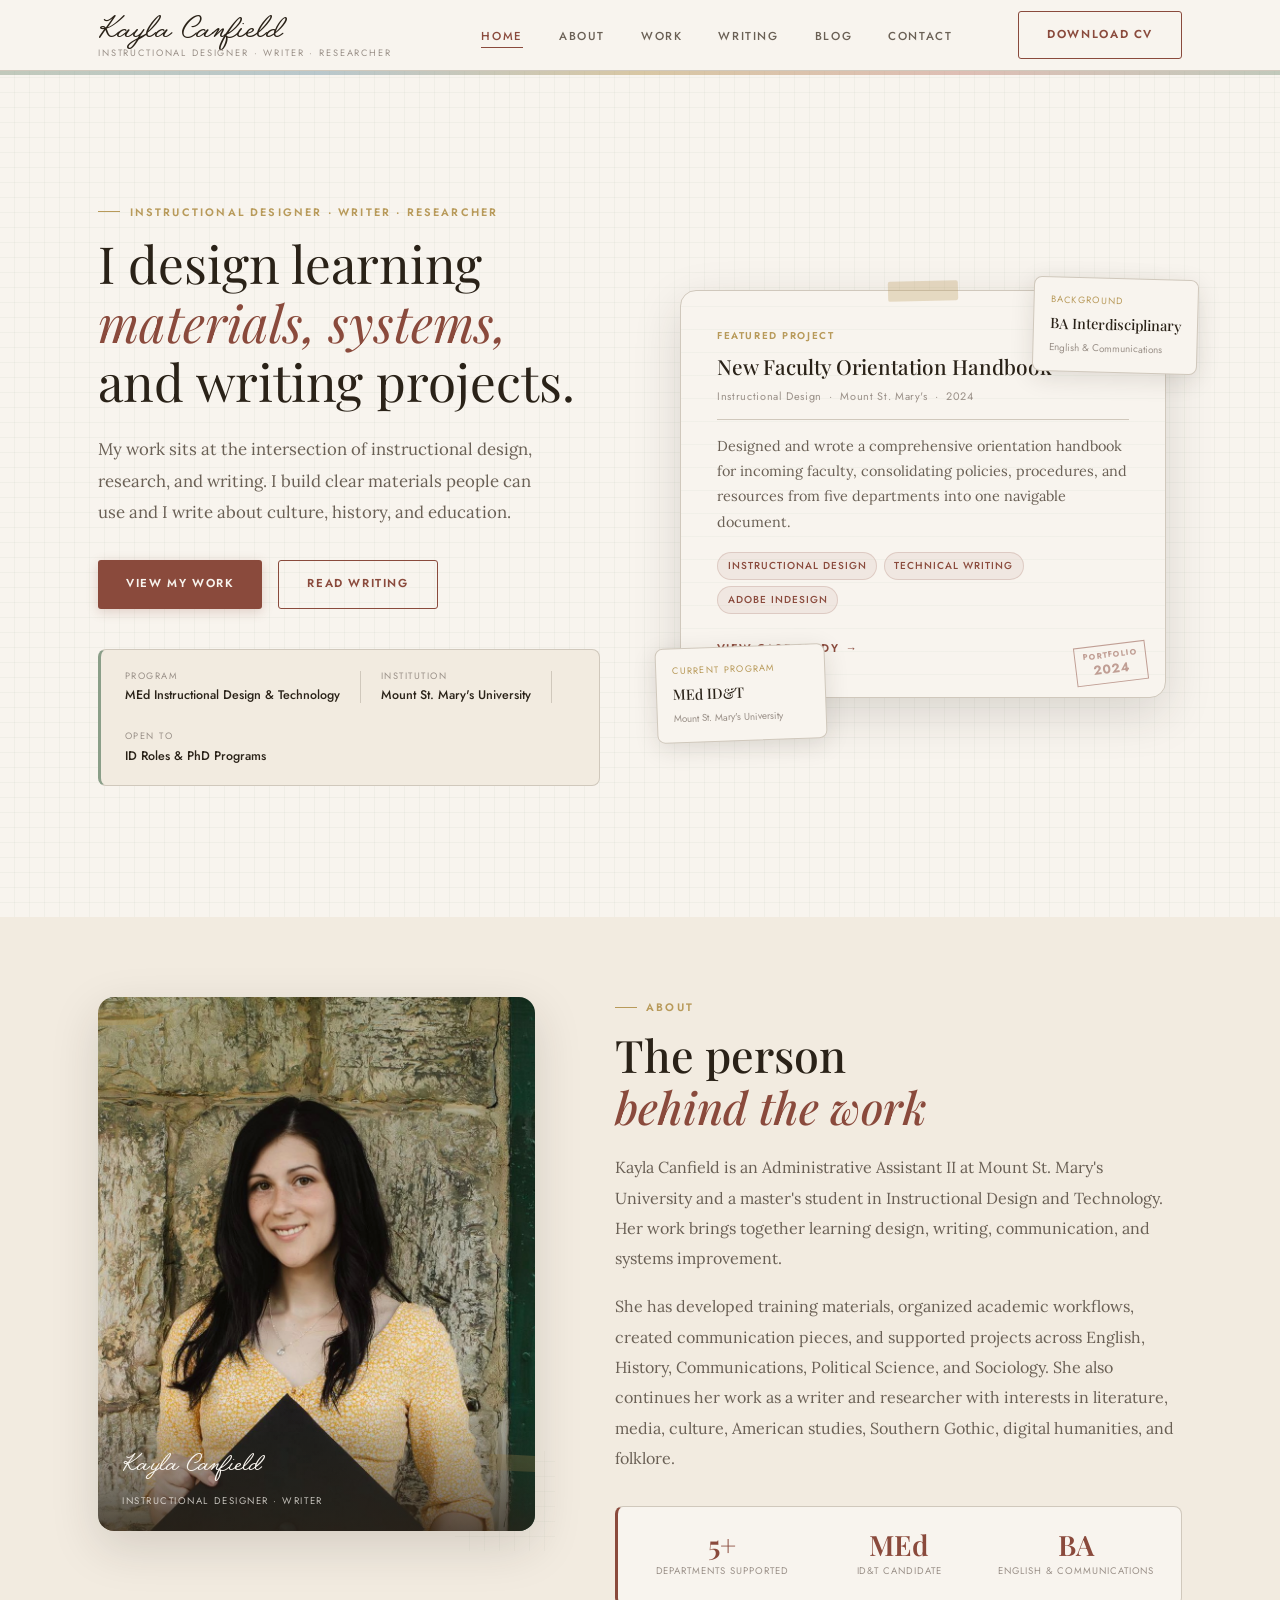
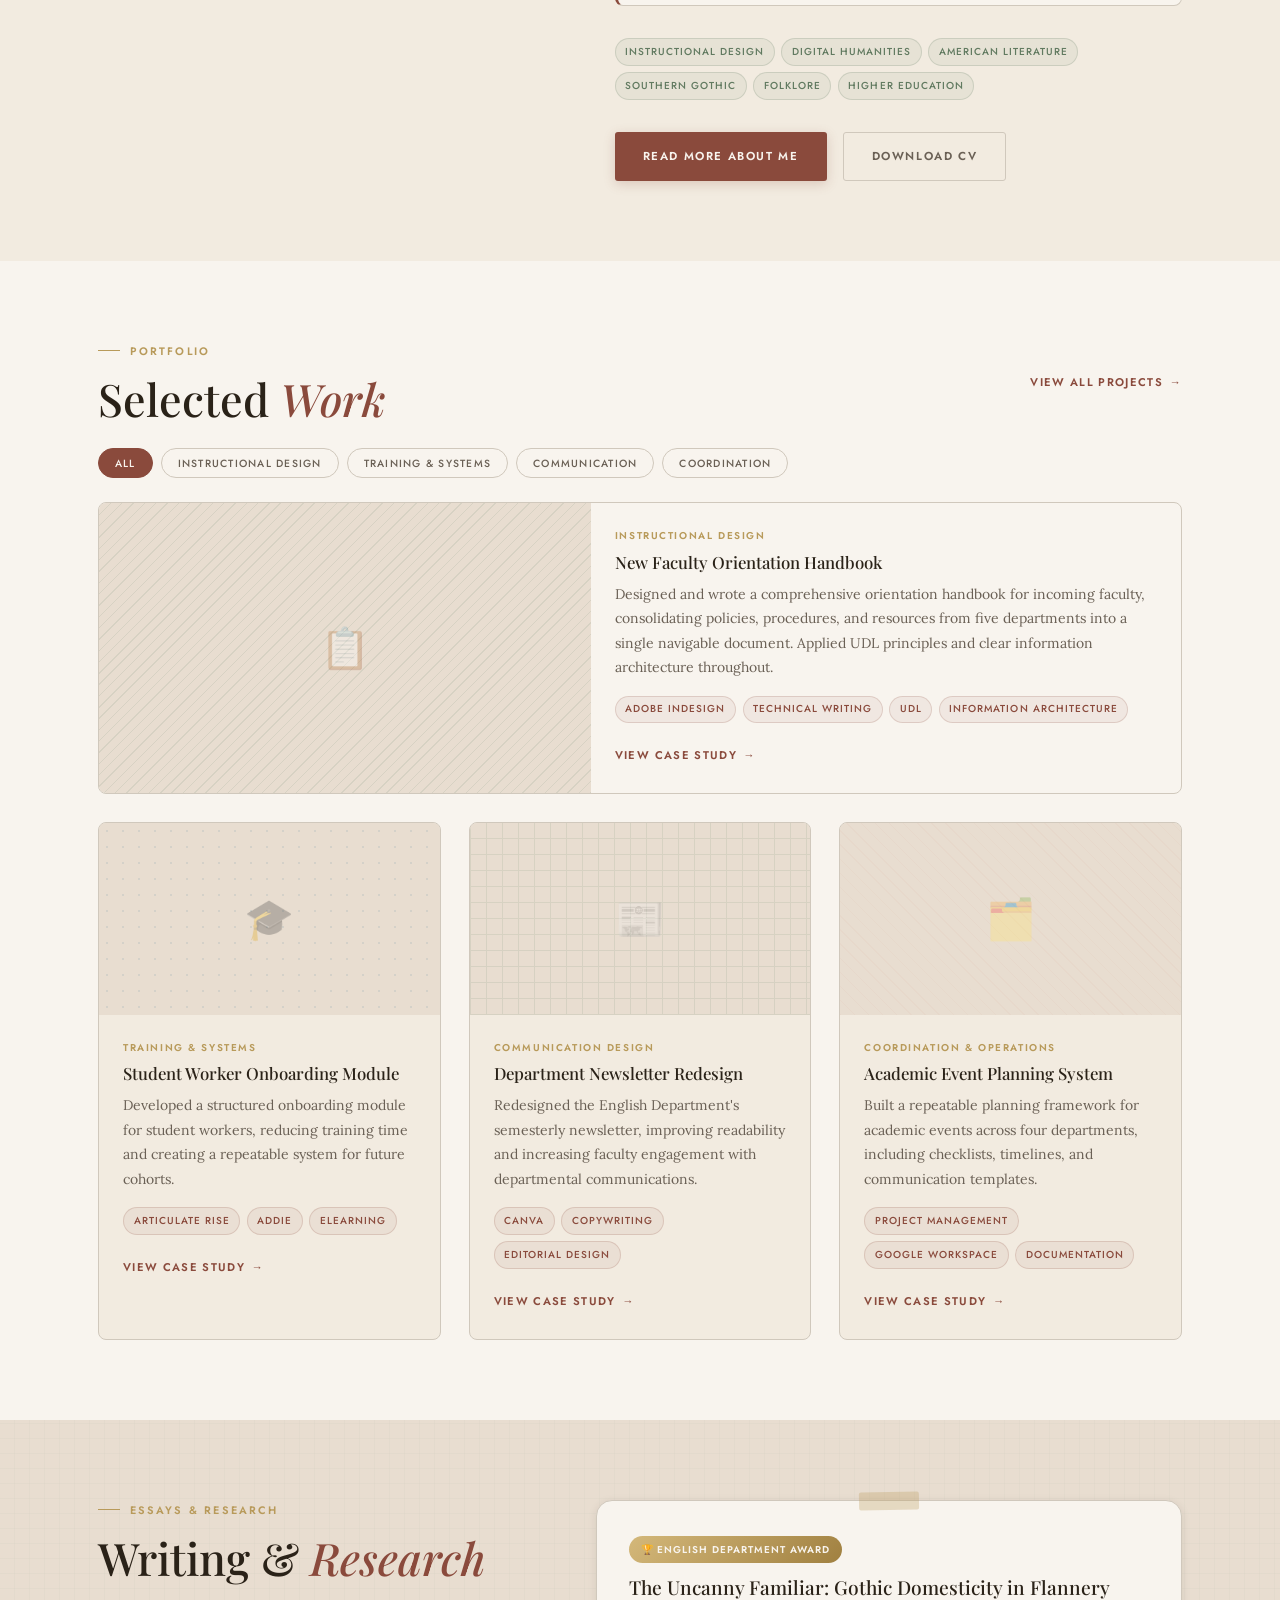
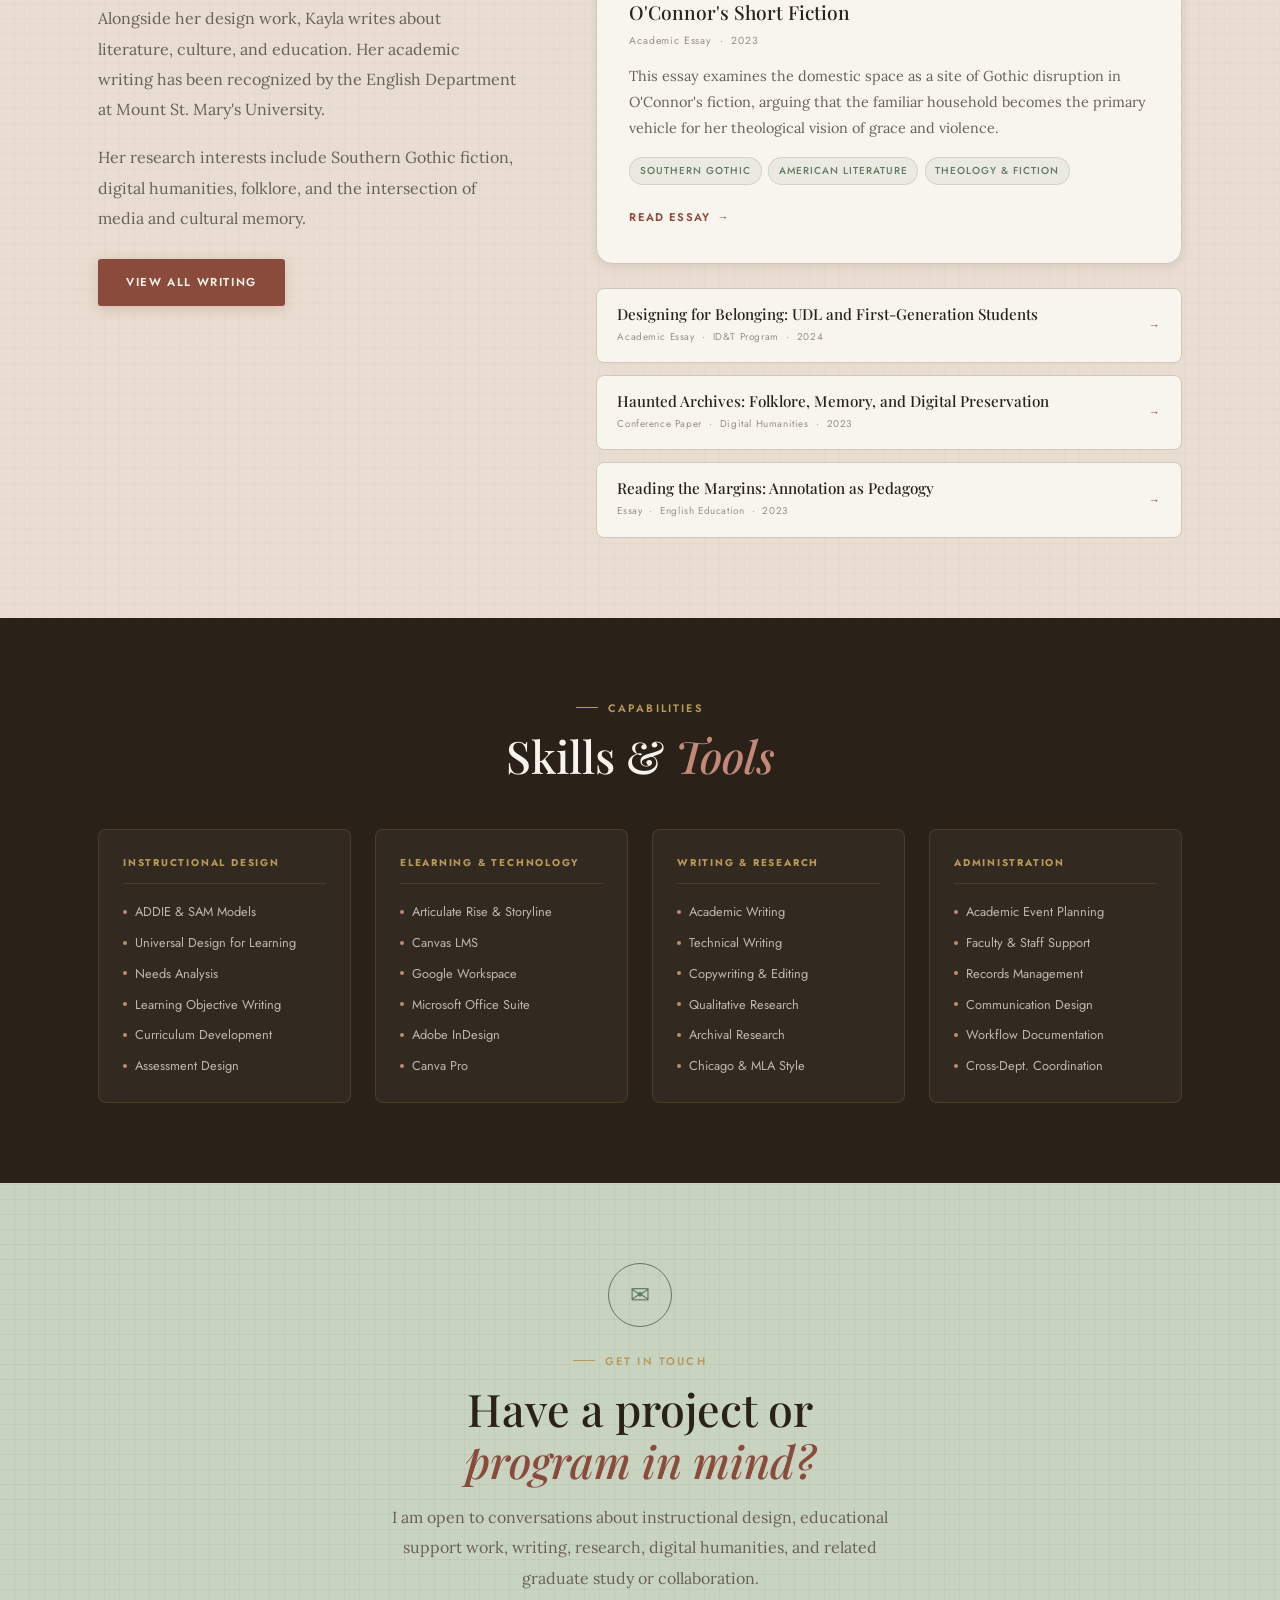
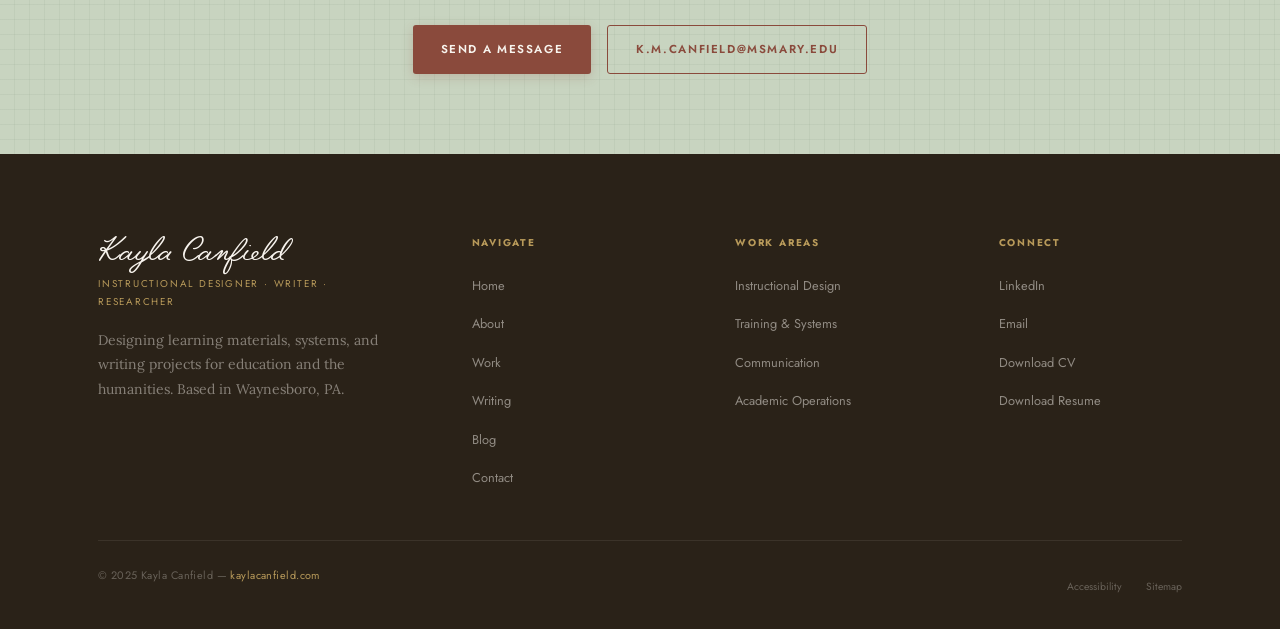
==== commit 6396d12b: "v6: revert to clean v2 design, restore cursive logo + gold accents, improved About page with journal" ====
--- a/index.html
+++ b/index.html
@@ -1,1512 +1,57 @@
 <!DOCTYPE html>
 <html lang="en">
 <head>
-<meta charset="UTF-8" />
-<meta name="viewport" content="width=device-width, initial-scale=1.0" />
-<title>Kayla Canfield — Instructional Designer &amp; Writer</title>
-<meta name="description" content="Portfolio of Kayla Canfield, instructional designer, writer, and researcher. MEd candidate in Instructional Design and Technology at Mount St. Mary's University." />
-<meta name="keywords" content="instructional design, eLearning, curriculum development, digital humanities, higher education, MEd, portfolio, Kayla Canfield" />
-<link rel="preconnect" href="https://fonts.googleapis.com" />
-<link rel="preconnect" href="https://fonts.gstatic.com" crossorigin />
-<link href="https://fonts.googleapis.com/css2?family=Playfair+Display:ital,wght@0,400;0,500;0,600;1,400;1,500&family=Lora:ital,wght@0,400;0,500;0,600;1,400&family=Jost:wght@300;400;500;600&family=Caveat:wght@400;500;600;700&family=Special+Elite&display=swap" rel="stylesheet" />
-<style>
-/* ============================================================
-   KAYLA CANFIELD PORTFOLIO — COMPLETE SELF-CONTAINED STYLES
-   ============================================================ */
-
-:root {
-  --c-ink:         #2C2416;
-  --c-ink-light:   #4A3F2F;
-  --c-parchment:   #F5EFE0;
-  --c-cream:       #FAF7F2;
-  --c-warm-white:  #FFFEF8;
-  --c-warm-gray:   #8B7D6B;
-  --c-terracotta:  #8B4A3A;
-  --c-gold:        #C4A265;
-  --c-gold-dark:   #9B7A3A;
-  --c-sage:        #7A8C6E;
-  --c-dusty-blue:  #6B7FA3;
-  --c-dusty-rose:  #B07A7A;
-  --c-burgundy:    #5C1F2E;
-  --c-burgundy-mid:#7A2A3A;
-  --c-navy:        #2A3550;
-  --font-display:  'Playfair Display', Georgia, serif;
-  --font-body:     'Lora', Georgia, serif;
-  --font-ui:       'Jost', system-ui, sans-serif;
-  --font-cursive:  'Caveat', cursive;
-  --font-type:     'Special Elite', 'Courier New', monospace;
-  --radius-sm:     3px;
-  --shadow-card:   0 4px 24px rgba(44,36,22,0.10), 0 1px 4px rgba(44,36,22,0.06);
-  --shadow-lift:   0 8px 40px rgba(44,36,22,0.16), 0 2px 8px rgba(44,36,22,0.08);
-}
-
-*, *::before, *::after { box-sizing: border-box; margin: 0; padding: 0; }
-
-html { scroll-behavior: smooth; }
-
-body {
-  font-family: var(--font-body);
-  color: var(--c-ink);
-  background: var(--c-parchment);
-  overflow-x: hidden;
-  line-height: 1.7;
-}
-
-/* ── SCROLL PROGRESS ──────────────────────────────────────── */
-#scroll-progress {
-  position: fixed;
-  top: 0; left: 0;
-  height: 3px;
-  width: 0%;
-  background: linear-gradient(90deg, var(--c-terracotta), var(--c-gold), var(--c-sage));
-  z-index: 9999;
-  transition: width 0.1s linear;
-}
-
-/* ── HEADER ───────────────────────────────────────────────── */
-.site-header {
-  position: sticky;
-  top: 0;
-  z-index: 900;
-  background: var(--c-cream);
-  border-bottom: 1px solid rgba(196,162,101,0.3);
-  box-shadow: 0 2px 12px rgba(44,36,22,0.07);
-  transition: transform 0.3s;
-}
-.site-header.hidden { transform: translateY(-100%); }
-.header-inner {
-  max-width: 1200px;
-  margin: 0 auto;
-  padding: 0.75rem 2rem;
-  display: flex;
-  align-items: center;
-  gap: 2rem;
-}
-.site-logo {
-  text-decoration: none;
-  display: flex;
-  flex-direction: column;
-  gap: 1px;
-  flex-shrink: 0;
-}
-.site-logo__name {
-  font-family: var(--font-cursive);
-  font-size: 2rem;
-  font-weight: 700;
-  color: var(--c-ink);
-  line-height: 1;
-  letter-spacing: 0.01em;
-}
-.site-logo__tagline {
-  font-family: var(--font-type);
-  font-size: 0.62rem;
-  letter-spacing: 0.14em;
-  text-transform: uppercase;
-  color: var(--c-warm-gray);
-}
-.site-nav {
-  display: flex;
-  list-style: none;
-  gap: 0.25rem;
-  margin-left: auto;
-}
-.site-nav a {
-  font-family: var(--font-ui);
-  font-size: 0.72rem;
-  font-weight: 500;
-  letter-spacing: 0.1em;
-  text-transform: uppercase;
-  color: var(--c-ink-light);
-  text-decoration: none;
-  padding: 0.4rem 0.75rem;
-  border-radius: 2px;
-  transition: all 0.2s;
-}
-.site-nav a:hover, .site-nav a.active {
-  color: var(--c-terracotta);
-  background: rgba(139,74,58,0.06);
-}
-.header-actions {
-  display: flex;
-  align-items: center;
-  gap: 0.75rem;
-  flex-shrink: 0;
-}
-.btn-cv {
-  font-family: var(--font-ui);
-  font-size: 0.7rem;
-  font-weight: 600;
-  letter-spacing: 0.1em;
-  text-transform: uppercase;
-  padding: 0.5rem 1.1rem;
-  border: 1.5px solid var(--c-terracotta);
-  color: var(--c-terracotta);
-  text-decoration: none;
-  border-radius: 2px;
-  transition: all 0.2s;
-  white-space: nowrap;
-}
-.btn-cv:hover {
-  background: var(--c-terracotta);
-  color: var(--c-warm-white);
-}
-.hamburger {
-  display: none;
-  flex-direction: column;
-  gap: 5px;
-  background: none;
-  border: none;
-  cursor: pointer;
-  padding: 4px;
-}
-.hamburger span {
-  display: block;
-  width: 22px;
-  height: 2px;
-  background: var(--c-ink);
-  transition: all 0.3s;
-}
-
-/* ── COLOR BAND ───────────────────────────────────────────── */
-.color-band {
-  display: flex;
-  width: 100%;
-  height: 10px;
-}
-.cb-1 { flex: 2; background: var(--c-terracotta); }
-.cb-2 { flex: 1.5; background: var(--c-gold); }
-.cb-3 { flex: 2; background: var(--c-sage); }
-.cb-4 { flex: 2; background: var(--c-dusty-blue); }
-.cb-5 { flex: 1.5; background: var(--c-dusty-rose); }
-.cb-6 { flex: 1; background: var(--c-burgundy); }
-
-/* ── FLORAL BANNER ────────────────────────────────────────── */
-.floral-banner {
-  background: var(--c-parchment);
-  position: relative;
-  padding: 2rem 1rem;
-  overflow: hidden;
-}
-.floral-banner::before {
-  content: '';
-  position: absolute;
-  inset: 0;
-  background-image:
-    radial-gradient(circle at 20% 50%, rgba(122,140,110,0.08) 0%, transparent 50%),
-    radial-gradient(circle at 80% 50%, rgba(107,127,163,0.08) 0%, transparent 50%);
-  pointer-events: none;
-}
-.floral-banner__frame {
-  max-width: 900px;
-  margin: 0 auto;
-  position: relative;
-}
-
-/* Floral corner images */
-.floral-corner {
-  position: absolute;
-  z-index: 4;
-  pointer-events: none;
-}
-.floral-corner img {
-  width: 100%;
-  height: 100%;
-  object-fit: cover;
-  display: block;
-}
-.fc-tl { top: -8px; left: -8px; width: 180px; height: 180px; }
-.fc-tr { top: -8px; right: -8px; width: 180px; height: 180px; transform: scaleX(-1); }
-.fc-bl { bottom: -8px; left: -8px; width: 180px; height: 180px; transform: scaleY(-1); }
-.fc-br { bottom: -8px; right: -8px; width: 180px; height: 180px; transform: scale(-1,-1); }
-
-/* Burgundy center panel */
-.floral-banner__panel {
-  background: linear-gradient(160deg, #6B2535 0%, #4A1520 50%, #5C1F2E 100%);
-  border: 2px solid rgba(196,162,101,0.5);
-  outline: 1px solid rgba(196,162,101,0.2);
-  outline-offset: 5px;
-  margin: 70px 80px;
-  padding: 3rem 3.5rem;
-  text-align: center;
-  position: relative;
-  z-index: 3;
-  box-shadow: 0 12px 60px rgba(0,0,0,0.35), inset 0 0 80px rgba(0,0,0,0.15);
-}
-.floral-banner__panel::before {
-  content: '';
-  position: absolute;
-  inset: 8px;
-  border: 1px solid rgba(196,162,101,0.2);
-  pointer-events: none;
-}
-.banner-eyebrow {
-  font-family: var(--font-type);
-  font-size: 0.65rem;
-  letter-spacing: 0.22em;
-  text-transform: uppercase;
-  color: rgba(196,162,101,0.8);
-  margin-bottom: 0.6rem;
-}
-.banner-name {
-  font-family: var(--font-cursive);
-  font-size: clamp(3.2rem, 8vw, 6rem);
-  font-weight: 700;
-  color: var(--c-warm-white);
-  line-height: 1;
-  margin-bottom: 0.4rem;
-  text-shadow: 0 3px 12px rgba(0,0,0,0.4);
-}
-.banner-rule {
-  width: 70px;
-  height: 1.5px;
-  background: var(--c-gold);
-  margin: 0.9rem auto;
-  opacity: 0.7;
-}
-.banner-title {
-  font-family: var(--font-type);
-  font-size: 0.82rem;
-  letter-spacing: 0.14em;
-  text-transform: uppercase;
-  color: rgba(248,244,238,0.85);
-  margin-bottom: 0.3rem;
-}
-.banner-sub {
-  font-family: var(--font-body);
-  font-size: 0.82rem;
-  font-style: italic;
-  color: rgba(196,162,101,0.8);
-  margin-bottom: 1.5rem;
-}
-.banner-tags {
-  display: flex;
-  flex-wrap: wrap;
-  gap: 0.4rem;
-  justify-content: center;
-  margin-bottom: 1.75rem;
-}
-.banner-tag {
-  font-family: var(--font-ui);
-  font-size: 0.65rem;
-  letter-spacing: 0.1em;
-  text-transform: uppercase;
-  color: rgba(248,244,238,0.7);
-  border: 1px solid rgba(196,162,101,0.35);
-  padding: 0.2rem 0.65rem;
-  border-radius: 2px;
-}
-.banner-btns {
-  display: flex;
-  gap: 0.9rem;
-  justify-content: center;
-  flex-wrap: wrap;
-}
-.banner-btn {
-  font-family: var(--font-ui);
-  font-size: 0.72rem;
-  font-weight: 600;
-  letter-spacing: 0.12em;
-  text-transform: uppercase;
-  padding: 0.6rem 1.5rem;
-  border-radius: 2px;
-  text-decoration: none;
-  transition: all 0.25s;
-  background: var(--c-gold);
-  color: var(--c-ink);
-  border: 2px solid var(--c-gold);
-}
-.banner-btn:hover { background: transparent; color: var(--c-gold); }
-.banner-btn--ghost {
-  background: transparent;
-  color: rgba(248,244,238,0.85);
-  border-color: rgba(248,244,238,0.35);
-}
-.banner-btn--ghost:hover {
-  background: rgba(248,244,238,0.1);
-  color: var(--c-warm-white);
-  border-color: rgba(248,244,238,0.7);
-}
-
-/* ── IDENTITY RIBBON ──────────────────────────────────────── */
-.identity-ribbon {
-  background: var(--c-dusty-blue);
-  overflow: hidden;
-  padding: 0.55rem 0;
-  border-top: 1px solid rgba(255,255,255,0.12);
-  border-bottom: 1px solid rgba(255,255,255,0.12);
-}
-.ribbon-track {
-  display: flex;
-  gap: 2.5rem;
-  align-items: center;
-  white-space: nowrap;
-  animation: ribbon-scroll 30s linear infinite;
-  width: max-content;
-}
-.ribbon-item {
-  font-family: var(--font-type);
-  font-size: 0.72rem;
-  letter-spacing: 0.16em;
-  text-transform: uppercase;
-  color: rgba(255,255,255,0.88);
-}
-.ribbon-dot {
-  width: 4px;
-  height: 4px;
-  border-radius: 50%;
-  background: rgba(255,255,255,0.45);
-  flex-shrink: 0;
-}
-@keyframes ribbon-scroll {
-  0%   { transform: translateX(0); }
-  100% { transform: translateX(-50%); }
-}
-
-/* ── MAIN CONTAINER ───────────────────────────────────────── */
-.container {
-  max-width: 1200px;
-  margin: 0 auto;
-  padding: 0 2rem;
-}
-.section {
-  padding: 5rem 0;
-}
-
-/* ── PORTRAIT + DRAWERS SECTION ───────────────────────────── */
-.portrait-drawers-section {
-  background: var(--c-cream);
-  position: relative;
-  overflow: hidden;
-  padding: 4rem 0 5rem;
-}
-.portrait-drawers-section::before {
-  content: '';
-  position: absolute;
-  inset: 0;
-  background-image:
-    repeating-linear-gradient(0deg, transparent, transparent 27px, rgba(139,115,85,0.05) 27px, rgba(139,115,85,0.05) 28px),
-    repeating-linear-gradient(90deg, transparent, transparent 27px, rgba(139,115,85,0.03) 27px, rgba(139,115,85,0.03) 28px);
-  pointer-events: none;
-}
-.portrait-drawers-grid {
-  display: grid;
-  grid-template-columns: 400px 1fr;
-  gap: 3.5rem;
-  align-items: start;
-  position: relative;
-  z-index: 1;
-}
-
-/* ── POLAROID PORTRAIT ────────────────────────────────────── */
-.polaroid {
-  background: var(--c-warm-white);
-  padding: 14px 14px 60px;
-  box-shadow: var(--shadow-lift);
-  transform: rotate(-1.8deg);
-  transition: transform 0.35s cubic-bezier(0.34,1.56,0.64,1);
-  position: relative;
-  max-width: 380px;
-}
-.polaroid:hover { transform: rotate(0deg) scale(1.015); }
-.polaroid__tape {
-  position: absolute;
-  top: -14px;
-  left: 50%;
-  transform: translateX(-50%);
-  z-index: 10;
-  width: 100px;
-}
-.polaroid__tape img { width: 100%; display: block; }
-.polaroid__clip {
-  position: absolute;
-  top: -20px;
-  right: 28px;
-  z-index: 11;
-  width: 24px;
-}
-.polaroid__clip img { width: 100%; display: block; }
-.polaroid__img-wrap {
-  position: relative;
-  background: #ddd;
-  overflow: hidden;
-  aspect-ratio: 4/5;
-}
-.polaroid__img {
-  width: 100%;
-  height: 100%;
-  object-fit: cover;
-  object-position: top center;
-  display: block;
-}
-.polaroid__library-card {
-  position: absolute;
-  bottom: -18px;
-  right: -18px;
-  width: 110px;
-  transform: rotate(5deg);
-  box-shadow: 0 4px 14px rgba(0,0,0,0.22);
-  z-index: 5;
-  transition: transform 0.3s;
-}
-.polaroid:hover .polaroid__library-card { transform: rotate(2deg) scale(1.06); }
-.polaroid__library-card img { width: 100%; display: block; }
-.polaroid__caption {
-  position: absolute;
-  bottom: 0; left: 0; right: 0;
-  height: 60px;
-  display: flex;
-  flex-direction: column;
-  align-items: center;
-  justify-content: center;
-  gap: 3px;
-  background: var(--c-warm-white);
-}
-.polaroid__caption-name {
-  font-family: var(--font-cursive);
-  font-size: 1.5rem;
-  font-weight: 600;
-  color: var(--c-ink);
-  line-height: 1;
-}
-.polaroid__caption-sub {
-  font-family: var(--font-type);
-  font-size: 0.6rem;
-  letter-spacing: 0.08em;
-  color: var(--c-warm-gray);
-}
-
-/* ── DRAWERS COLUMN ───────────────────────────────────────── */
-.drawers-column {
-  display: flex;
-  flex-direction: column;
-  gap: 1.25rem;
-}
-.intro-index-card {
-  background: var(--c-warm-white);
-  border: 1px solid rgba(139,115,85,0.18);
-  border-top: 4px solid var(--c-terracotta);
-  padding: 1.5rem 1.75rem 1.25rem;
-  position: relative;
-  box-shadow: var(--shadow-card);
-}
-.intro-index-card::before {
-  content: '';
-  position: absolute;
-  inset: 0;
-  background-image: repeating-linear-gradient(transparent, transparent 27px, rgba(139,115,85,0.07) 27px, rgba(139,115,85,0.07) 28px);
-  pointer-events: none;
-}
-.intro-index-card__pin {
-  position: absolute;
-  top: -20px;
-  left: 50%;
-  transform: translateX(-50%);
-  width: 30px;
-  z-index: 5;
-}
-.intro-index-card__pin img { width: 100%; }
-.intro-index-card__content { position: relative; z-index: 1; }
-.intro-index-card__eyebrow {
-  font-family: var(--font-type);
-  font-size: 0.65rem;
-  letter-spacing: 0.14em;
-  text-transform: uppercase;
-  color: var(--c-terracotta);
-  margin-bottom: 0.5rem;
-}
-.intro-index-card__heading {
-  font-family: var(--font-display);
-  font-size: 1.5rem;
-  font-weight: 500;
-  line-height: 1.3;
-  margin-bottom: 0.75rem;
-  color: var(--c-ink);
-}
-.intro-index-card__heading em { color: var(--c-terracotta); font-style: italic; }
-.intro-index-card__text {
-  font-family: var(--font-body);
-  font-size: 0.9rem;
-  line-height: 1.7;
-  color: var(--c-ink-light);
-  margin-bottom: 1.25rem;
-}
-.intro-index-card__btns {
-  display: flex;
-  gap: 0.75rem;
-  flex-wrap: wrap;
-}
-.btn-primary {
-  font-family: var(--font-ui);
-  font-size: 0.72rem;
-  font-weight: 600;
-  letter-spacing: 0.1em;
-  text-transform: uppercase;
-  padding: 0.6rem 1.4rem;
-  background: var(--c-terracotta);
-  color: var(--c-warm-white);
-  border: 2px solid var(--c-terracotta);
-  border-radius: 2px;
-  text-decoration: none;
-  transition: all 0.2s;
-}
-.btn-primary:hover { background: transparent; color: var(--c-terracotta); }
-.btn-outline {
-  font-family: var(--font-ui);
-  font-size: 0.72rem;
-  font-weight: 600;
-  letter-spacing: 0.1em;
-  text-transform: uppercase;
-  padding: 0.6rem 1.4rem;
-  background: transparent;
-  color: var(--c-ink-light);
-  border: 2px solid rgba(44,36,22,0.25);
-  border-radius: 2px;
-  text-decoration: none;
-  transition: all 0.2s;
-}
-.btn-outline:hover { border-color: var(--c-ink); color: var(--c-ink); }
-
-/* Apothecary unit */
-.apothecary {
-  background: linear-gradient(160deg, #7A5C30 0%, #4A3218 50%, #5C3D1A 100%);
-  border-radius: 3px;
-  box-shadow: 0 8px 36px rgba(0,0,0,0.32), inset 0 1px 0 rgba(255,255,255,0.07);
-  overflow: hidden;
-}
-.apothecary__rail {
-  height: 14px;
-  background: linear-gradient(180deg, #9B7A3A 0%, #6B4E20 100%);
-  border-bottom: 2px solid #3A2810;
-}
-.apothecary__rail--bottom {
-  border-bottom: none;
-  border-top: 2px solid #3A2810;
-}
-.apothecary__body {
-  padding: 5px 8px;
-  display: flex;
-  flex-direction: column;
-  gap: 4px;
-}
-.apothecary__hint {
-  text-align: center;
-  font-family: var(--font-type);
-  font-size: 0.6rem;
-  color: rgba(196,162,101,0.45);
-  padding: 4px 0 6px;
-  letter-spacing: 0.12em;
-  text-transform: uppercase;
-}
-.drawer {
-  background: linear-gradient(180deg, #8B6A3A 0%, #5A3E18 70%, #4A3010 100%);
-  border: 1px solid #3A2810;
-  border-radius: 2px;
-  cursor: pointer;
-  overflow: hidden;
-  transition: box-shadow 0.2s;
-}
-.drawer:hover { box-shadow: inset 0 0 0 1px rgba(196,162,101,0.3); }
-.drawer__face {
-  display: flex;
-  align-items: center;
-  gap: 0.75rem;
-  padding: 0.55rem 0.75rem;
-}
-.drawer__handle {
-  width: 32px;
-  height: 16px;
-  background: linear-gradient(180deg, #E0B860 0%, #B08030 50%, #C89840 100%);
-  border-radius: 3px;
-  border: 1px solid #8B5E20;
-  box-shadow: 0 2px 4px rgba(0,0,0,0.45), inset 0 1px 0 rgba(255,255,255,0.25);
-  flex-shrink: 0;
-  position: relative;
-}
-.drawer__handle::after {
-  content: '';
-  position: absolute;
-  top: 50%; left: 50%;
-  transform: translate(-50%,-50%);
-  width: 10px; height: 5px;
-  border-radius: 2px;
-  background: rgba(0,0,0,0.18);
-}
-.drawer__label { flex: 1; min-width: 0; }
-.drawer__label-main {
-  display: block;
-  font-family: var(--font-type);
-  font-size: 0.7rem;
-  letter-spacing: 0.1em;
-  text-transform: uppercase;
-  color: #E0B860;
-  white-space: nowrap;
-  overflow: hidden;
-  text-overflow: ellipsis;
-}
-.drawer__label-sub {
-  display: block;
-  font-family: var(--font-body);
-  font-size: 0.6rem;
-  font-style: italic;
-  color: rgba(196,162,101,0.6);
-  white-space: nowrap;
-  overflow: hidden;
-  text-overflow: ellipsis;
-}
-.drawer__content {
-  max-height: 0;
-  overflow: hidden;
-  transition: max-height 0.38s ease, padding 0.2s;
-  background: rgba(0,0,0,0.22);
-}
-.drawer__content.open { max-height: 120px; }
-.drawer__content p {
-  font-family: var(--font-body);
-  font-size: 0.78rem;
-  line-height: 1.6;
-  color: rgba(248,244,238,0.82);
-  padding: 0.75rem 1rem;
-  margin: 0;
-}
-
-/* ── SECTION DIVIDER ──────────────────────────────────────── */
-.divider {
-  display: flex;
-  align-items: center;
-  gap: 1.5rem;
-  padding: 1.5rem 0;
-}
-.divider__line {
-  flex: 1;
-  height: 1px;
-  background: linear-gradient(90deg, transparent, var(--c-gold), transparent);
-}
-.divider__img {
-  width: 56px;
-  opacity: 0.4;
-  flex-shrink: 0;
-}
-
-/* ── ABOUT TEASER ─────────────────────────────────────────── */
-.about-teaser {
-  background: var(--c-parchment);
-  position: relative;
-  overflow: hidden;
-  padding: 4rem 0;
-}
-.about-teaser::before {
-  content: '';
-  position: absolute;
-  inset: 0;
-  background-image: url('assets/images/vintage/typewriter_vintage.webp');
-  background-size: cover;
-  background-position: center;
-  opacity: 0.04;
-  pointer-events: none;
-}
-.about-teaser-grid {
-  display: grid;
-  grid-template-columns: 1fr 1fr;
-  gap: 3rem;
-  align-items: center;
-  position: relative;
-  z-index: 1;
-}
-
-/* Typewriter memo panel */
-.typewriter-memo {
-  background: var(--c-warm-white);
-  border: 1px solid rgba(139,115,85,0.2);
-  padding: 0;
-  box-shadow: var(--shadow-card);
-  position: relative;
-}
-.typewriter-memo__header {
-  background: var(--c-dusty-blue);
-  padding: 0.65rem 1.25rem;
-  display: flex;
-  flex-direction: column;
-  gap: 0.15rem;
-}
-.typewriter-memo__from,
-.typewriter-memo__re {
-  font-family: var(--font-type);
-  font-size: 0.65rem;
-  letter-spacing: 0.12em;
-  text-transform: uppercase;
-  color: rgba(255,255,255,0.88);
-}
-.typewriter-memo__body {
-  padding: 1.5rem;
-  background-image: repeating-linear-gradient(transparent, transparent 27px, rgba(139,115,85,0.08) 27px, rgba(139,115,85,0.08) 28px);
-  position: relative;
-}
-.typewriter-memo__img {
-  width: 100%;
-  max-width: 220px;
-  opacity: 0.12;
-  position: absolute;
-  right: -20px;
-  bottom: -20px;
-  pointer-events: none;
-}
-.typewriter-memo__quote {
-  font-family: var(--font-type);
-  font-size: 0.88rem;
-  line-height: 1.7;
-  color: var(--c-ink);
-  position: relative;
-  z-index: 1;
-  margin-bottom: 1rem;
-}
-.typewriter-memo__clip {
-  position: absolute;
-  top: -20px;
-  right: 1.5rem;
-  width: 22px;
-}
-.typewriter-memo__clip img { width: 100%; }
-
-.about-teaser__text { display: flex; flex-direction: column; gap: 1rem; }
-.eyebrow {
-  font-family: var(--font-type);
-  font-size: 0.65rem;
-  letter-spacing: 0.18em;
-  text-transform: uppercase;
-  color: var(--c-terracotta);
-}
-.t-h2 {
-  font-family: var(--font-display);
-  font-size: clamp(1.6rem, 3vw, 2.2rem);
-  font-weight: 500;
-  line-height: 1.25;
-  color: var(--c-ink);
-}
-.t-h2 em { color: var(--c-terracotta); font-style: italic; }
-.body-text {
-  font-family: var(--font-body);
-  font-size: 0.92rem;
-  line-height: 1.75;
-  color: var(--c-ink-light);
-}
-.interest-tags {
-  display: flex;
-  flex-wrap: wrap;
-  gap: 0.4rem;
-  margin-top: 0.25rem;
-}
-.tag {
-  font-family: var(--font-ui);
-  font-size: 0.65rem;
-  font-weight: 500;
-  letter-spacing: 0.08em;
-  text-transform: uppercase;
-  padding: 0.25rem 0.65rem;
-  border-radius: 2px;
-  text-decoration: none;
-}
-.tag--sage    { background: rgba(122,140,110,0.14); color: #4A6040; border: 1px solid rgba(122,140,110,0.3); }
-.tag--blue    { background: rgba(107,127,163,0.12); color: #3A5080; border: 1px solid rgba(107,127,163,0.3); }
-.tag--rose    { background: rgba(176,122,122,0.12); color: #7A3A3A; border: 1px solid rgba(176,122,122,0.3); }
-.tag--terra   { background: rgba(139,74,58,0.10);  color: #6B2A1A; border: 1px solid rgba(139,74,58,0.25); }
-.tag--gold    { background: rgba(196,162,101,0.14); color: #7A5A20; border: 1px solid rgba(196,162,101,0.3); }
-
-/* ── WORK SECTION ─────────────────────────────────────────── */
-.work-section {
-  background: var(--c-cream);
-  position: relative;
-  overflow: hidden;
-  padding: 4rem 0 5rem;
-}
-.work-section::before {
-  content: '';
-  position: absolute;
-  inset: 0;
-  background-image:
-    repeating-linear-gradient(0deg, transparent, transparent 27px, rgba(139,115,85,0.04) 27px, rgba(139,115,85,0.04) 28px);
-  pointer-events: none;
-}
-
-/* Notepad section header */
-.notepad-header {
-  background: var(--c-warm-white);
-  border: 1px solid rgba(139,115,85,0.15);
-  border-top: 3px solid var(--c-terracotta);
-  padding: 1.25rem 1.75rem;
-  position: relative;
-  box-shadow: var(--shadow-card);
-  display: flex;
-  align-items: center;
-  justify-content: space-between;
-  gap: 1.5rem;
-  margin-bottom: 2rem;
-}
-.notepad-header::before {
-  content: '';
-  position: absolute;
-  inset: 0;
-  background-image: repeating-linear-gradient(transparent, transparent 27px, rgba(139,115,85,0.07) 27px, rgba(139,115,85,0.07) 28px);
-  pointer-events: none;
-}
-.notepad-header__clip {
-  position: absolute;
-  top: -24px;
-  left: 2rem;
-  width: 34px;
-  z-index: 5;
-}
-.notepad-header__clip img { width: 100%; }
-.notepad-header__content { position: relative; z-index: 1; }
-.notepad-header__link {
-  position: relative;
-  z-index: 1;
-  font-family: var(--font-ui);
-  font-size: 0.7rem;
-  font-weight: 600;
-  letter-spacing: 0.1em;
-  text-transform: uppercase;
-  color: var(--c-terracotta);
-  text-decoration: none;
-  white-space: nowrap;
-  border-bottom: 1px solid var(--c-terracotta);
-  padding-bottom: 1px;
-  transition: opacity 0.2s;
-}
-.notepad-header__link:hover { opacity: 0.7; }
-
-/* Filter tabs */
-.filter-tabs {
-  display: flex;
-  gap: 0.4rem;
-  flex-wrap: wrap;
-  margin-bottom: 2rem;
-}
-.filter-tab {
-  font-family: var(--font-ui);
-  font-size: 0.68rem;
-  font-weight: 500;
-  letter-spacing: 0.08em;
-  text-transform: uppercase;
-  padding: 0.4rem 0.9rem;
-  border: 1.5px solid rgba(139,115,85,0.25);
-  background: transparent;
-  color: var(--c-warm-gray);
-  border-radius: 2px;
-  cursor: pointer;
-  transition: all 0.2s;
-}
-.filter-tab:hover, .filter-tab.active {
-  background: var(--c-terracotta);
-  border-color: var(--c-terracotta);
-  color: var(--c-warm-white);
-}
-
-/* Project grid */
-.project-grid {
-  display: grid;
-  grid-template-columns: repeat(2, 1fr);
-  gap: 1.5rem;
-}
-.project-card {
-  background: var(--c-warm-white);
-  border: 1px solid rgba(139,115,85,0.15);
-  box-shadow: var(--shadow-card);
-  overflow: visible;
-  position: relative;
-  transition: transform 0.25s, box-shadow 0.25s;
-}
-.project-card:hover {
-  transform: translateY(-4px);
-  box-shadow: var(--shadow-lift);
-}
-.project-card__tape {
-  position: absolute;
-  top: -12px;
-  left: 50%;
-  transform: translateX(-50%);
-  width: 90px;
-  z-index: 5;
-}
-.project-card__tape img { width: 100%; display: block; }
-.project-card__img {
-  height: 160px;
-  position: relative;
-  overflow: hidden;
-}
-.project-card__img-bg {
-  width: 100%;
-  height: 100%;
-  object-fit: cover;
-  opacity: 0.28;
-  display: block;
-}
-.project-card__img-overlay {
-  position: absolute;
-  inset: 0;
-  display: flex;
-  align-items: center;
-  justify-content: center;
-}
-.project-card__img-overlay img {
-  width: 80px;
-  height: 80px;
-  object-fit: contain;
-  opacity: 0.55;
-}
-.project-card__category-bar {
-  position: absolute;
-  bottom: 0; left: 0; right: 0;
-  padding: 0.3rem 0.75rem;
-  font-family: var(--font-type);
-  font-size: 0.6rem;
-  letter-spacing: 0.12em;
-  text-transform: uppercase;
-  color: var(--c-warm-white);
-}
-.cat-id    { background: var(--c-terracotta); }
-.cat-train { background: var(--c-dusty-blue); }
-.cat-comm  { background: var(--c-dusty-rose); }
-.cat-coord { background: var(--c-sage); }
-.project-card__body {
-  padding: 1.25rem 1.5rem;
-  background-image: repeating-linear-gradient(transparent, transparent 27px, rgba(139,115,85,0.06) 27px, rgba(139,115,85,0.06) 28px);
-}
-.project-card__title {
-  font-family: var(--font-display);
-  font-size: 1rem;
-  font-weight: 500;
-  color: var(--c-ink);
-  margin-bottom: 0.5rem;
-  line-height: 1.35;
-}
-.project-card__desc {
-  font-family: var(--font-body);
-  font-size: 0.82rem;
-  line-height: 1.65;
-  color: var(--c-ink-light);
-  margin-bottom: 0.75rem;
-}
-.project-card__tags {
-  display: flex;
-  flex-wrap: wrap;
-  gap: 0.3rem;
-  margin-bottom: 0.9rem;
-}
-.project-card__link {
-  font-family: var(--font-ui);
-  font-size: 0.68rem;
-  font-weight: 600;
-  letter-spacing: 0.1em;
-  text-transform: uppercase;
-  color: var(--c-terracotta);
-  text-decoration: none;
-  border-bottom: 1px solid var(--c-terracotta);
-  padding-bottom: 1px;
-  transition: opacity 0.2s;
-}
-.project-card__link:hover { opacity: 0.7; }
-
-/* ── WRITING TEASER ───────────────────────────────────────── */
-.writing-teaser {
-  background: var(--c-parchment);
-  position: relative;
-  overflow: hidden;
-  padding: 4rem 0 5rem;
-}
-.writing-teaser__bg {
-  position: absolute;
-  right: -60px;
-  top: 50%;
-  transform: translateY(-50%);
-  width: 380px;
-  opacity: 0.04;
-  pointer-events: none;
-}
-.writing-teaser__bg img { width: 100%; }
-.writing-teaser-grid {
-  display: grid;
-  grid-template-columns: 1fr 1fr;
-  gap: 3rem;
-  align-items: start;
-  position: relative;
-  z-index: 1;
-}
-
-/* Memo card for writing intro */
-.memo-card {
-  background: var(--c-warm-white);
-  border: 1px solid rgba(139,115,85,0.18);
-  box-shadow: var(--shadow-card);
-  position: relative;
-  overflow: hidden;
-}
-.memo-card__header {
-  background: var(--c-sage);
-  padding: 0.6rem 1.25rem;
-  display: flex;
-  flex-direction: column;
-  gap: 0.15rem;
-}
-.memo-card__from, .memo-card__re {
-  font-family: var(--font-type);
-  font-size: 0.62rem;
-  letter-spacing: 0.12em;
-  text-transform: uppercase;
-  color: rgba(255,255,255,0.9);
-}
-.memo-card__body {
-  padding: 1.25rem 1.5rem;
-  background-image: repeating-linear-gradient(transparent, transparent 27px, rgba(139,115,85,0.08) 27px, rgba(139,115,85,0.08) 28px);
-  position: relative;
-}
-.memo-card__clip {
-  position: absolute;
-  top: -20px;
-  right: 1.5rem;
-  width: 22px;
-}
-.memo-card__clip img { width: 100%; }
-.memo-card__text {
-  font-family: var(--font-body);
-  font-size: 0.88rem;
-  line-height: 1.7;
-  color: var(--c-ink-light);
-  margin-bottom: 1rem;
-  position: relative;
-  z-index: 1;
-}
-.memo-card__exlibris {
-  position: absolute;
-  right: -15px;
-  bottom: -15px;
-  width: 100px;
-  opacity: 0.06;
-  pointer-events: none;
-}
-.memo-card__exlibris img { width: 100%; }
-
-/* Writing index cards */
-.writing-cards { display: flex; flex-direction: column; gap: 0.9rem; }
-.writing-card {
-  background: var(--c-warm-white);
-  border: 1px solid rgba(139,115,85,0.15);
-  border-left: 4px solid var(--c-sage);
-  padding: 0.85rem 1.1rem 0.85rem 1.25rem;
-  position: relative;
-  text-decoration: none;
-  display: block;
-  transition: all 0.22s;
-  box-shadow: 0 1px 6px rgba(0,0,0,0.06);
-}
-.writing-card:hover {
-  transform: translateX(4px);
-  border-left-color: var(--c-terracotta);
-  box-shadow: 0 3px 14px rgba(0,0,0,0.1);
-}
-.writing-card::before {
-  content: '';
-  position: absolute;
-  inset: 0;
-  background-image: repeating-linear-gradient(transparent, transparent 22px, rgba(139,115,85,0.06) 22px, rgba(139,115,85,0.06) 23px);
-  pointer-events: none;
-}
-.writing-card__pin {
-  position: absolute;
-  top: -14px;
-  left: 1rem;
-  width: 22px;
-}
-.writing-card__pin img { width: 100%; }
-.writing-card__content { position: relative; z-index: 1; }
-.writing-card__title {
-  font-family: var(--font-body);
-  font-size: 0.85rem;
-  font-weight: 500;
-  color: var(--c-ink);
-  margin-bottom: 0.2rem;
-  line-height: 1.4;
-}
-.writing-card__meta {
-  font-family: var(--font-type);
-  font-size: 0.6rem;
-  letter-spacing: 0.1em;
-  text-transform: uppercase;
-  color: var(--c-warm-gray);
-}
-
-/* Featured writing card */
-.writing-featured {
-  background: var(--c-warm-white);
-  border: 1px solid rgba(139,115,85,0.15);
-  box-shadow: var(--shadow-card);
-  position: relative;
-  overflow: hidden;
-}
-.writing-featured__tape {
-  position: absolute;
-  top: -10px;
-  left: 50%;
-  transform: translateX(-50%);
-  width: 90px;
-  z-index: 5;
-}
-.writing-featured__tape img { width: 100%; }
-.writing-featured__img {
-  height: 120px;
-  position: relative;
-  overflow: hidden;
-  background: var(--c-parchment);
-}
-.writing-featured__img-bg {
-  width: 100%;
-  height: 100%;
-  object-fit: cover;
-  opacity: 0.18;
-  display: block;
-}
-.writing-featured__award {
-  position: absolute;
-  top: 8px;
-  right: 8px;
-  background: var(--c-gold);
-  color: var(--c-ink);
-  font-family: var(--font-type);
-  font-size: 0.55rem;
-  letter-spacing: 0.1em;
-  text-transform: uppercase;
-  padding: 0.25rem 0.5rem;
-  border-radius: 2px;
-}
-.writing-featured__body {
-  padding: 1.25rem 1.5rem;
-  background-image: repeating-linear-gradient(transparent, transparent 27px, rgba(139,115,85,0.07) 27px, rgba(139,115,85,0.07) 28px);
-}
-.writing-featured__title {
-  font-family: var(--font-display);
-  font-size: 0.95rem;
-  font-weight: 500;
-  font-style: italic;
-  color: var(--c-ink);
-  margin: 0.5rem 0 0.3rem;
-  line-height: 1.4;
-}
-.writing-featured__meta {
-  font-family: var(--font-type);
-  font-size: 0.6rem;
-  letter-spacing: 0.1em;
-  text-transform: uppercase;
-  color: var(--c-warm-gray);
-  margin-bottom: 0.75rem;
-}
-.writing-featured__abstract {
-  font-family: var(--font-body);
-  font-size: 0.82rem;
-  line-height: 1.65;
-  color: var(--c-ink-light);
-  margin-bottom: 0.9rem;
-}
-.writing-featured__link {
-  font-family: var(--font-ui);
-  font-size: 0.68rem;
-  font-weight: 600;
-  letter-spacing: 0.1em;
-  text-transform: uppercase;
-  color: var(--c-terracotta);
-  text-decoration: none;
-  border-bottom: 1px solid var(--c-terracotta);
-  padding-bottom: 1px;
-}
-
-/* ── SKILLS SECTION ───────────────────────────────────────── */
-.skills-section {
-  background: #1E1810;
-  padding: 4rem 0 5rem;
-  position: relative;
-  overflow: hidden;
-}
-.skills-section::before {
-  content: '';
-  position: absolute;
-  inset: 0;
-  background-image: url('assets/images/vintage/typewriter_black.webp');
-  background-size: cover;
-  background-position: center;
-  opacity: 0.06;
-  pointer-events: none;
-}
-.skills-section .eyebrow { color: var(--c-gold); }
-.skills-section .t-h2 { color: var(--c-warm-white); }
-.skills-section .t-h2 em { color: var(--c-gold); }
-.skills-grid {
-  display: grid;
-  grid-template-columns: repeat(4, 1fr);
-  gap: 1.5rem;
-  margin-top: 2.5rem;
-}
-.skill-group {
-  background: rgba(255,255,255,0.04);
-  border: 1px solid rgba(255,255,255,0.08);
-  padding: 1.5rem 1.25rem;
-  position: relative;
-}
-.skill-group--blue  { border-top: 3px solid var(--c-dusty-blue); }
-.skill-group--sage  { border-top: 3px solid var(--c-sage); }
-.skill-group--rose  { border-top: 3px solid var(--c-dusty-rose); }
-.skill-group--gold  { border-top: 3px solid var(--c-gold); }
-.skill-group__title {
-  font-family: var(--font-type);
-  font-size: 0.72rem;
-  letter-spacing: 0.14em;
-  text-transform: uppercase;
-  color: var(--c-gold);
-  margin-bottom: 1rem;
-}
-.skill-group__list {
-  list-style: none;
-  display: flex;
-  flex-direction: column;
-  gap: 0.45rem;
-}
-.skill-group__list li {
-  font-family: var(--font-body);
-  font-size: 0.82rem;
-  color: rgba(248,244,238,0.72);
-  padding-left: 0.9rem;
-  position: relative;
-}
-.skill-group__list li::before {
-  content: '—';
-  position: absolute;
-  left: 0;
-  color: rgba(196,162,101,0.5);
-  font-size: 0.7rem;
-}
-
-/* ── CONTACT CTA ──────────────────────────────────────────── */
-.contact-cta {
-  background: var(--c-cream);
-  padding: 4rem 0 5rem;
-  position: relative;
-  overflow: hidden;
-  text-align: center;
-}
-.contact-cta::before {
-  content: '';
-  position: absolute;
-  inset: 0;
-  background-image:
-    repeating-linear-gradient(0deg, transparent, transparent 27px, rgba(139,115,85,0.04) 27px, rgba(139,115,85,0.04) 28px),
-    repeating-linear-gradient(90deg, transparent, transparent 27px, rgba(139,115,85,0.02) 27px, rgba(139,115,85,0.02) 28px);
-  pointer-events: none;
-}
-.contact-cta__airmail {
-  width: 160px;
-  margin: 0 auto 1.5rem;
-  opacity: 0.75;
-}
-.contact-cta__airmail img { width: 100%; display: block; }
-.contact-cta__inner { position: relative; z-index: 1; }
-.contact-cta__heading {
-  font-family: var(--font-display);
-  font-size: clamp(1.8rem, 3.5vw, 2.5rem);
-  font-weight: 500;
-  color: var(--c-ink);
-  line-height: 1.25;
-  margin-bottom: 0.75rem;
-}
-.contact-cta__heading em { color: var(--c-terracotta); font-style: italic; }
-.contact-cta__sub {
-  font-family: var(--font-body);
-  font-size: 0.92rem;
-  color: var(--c-ink-light);
-  max-width: 520px;
-  margin: 0 auto 2rem;
-  line-height: 1.7;
-}
-.contact-cta__btns {
-  display: flex;
-  gap: 1rem;
-  justify-content: center;
-  flex-wrap: wrap;
-  margin-bottom: 1.5rem;
-}
-.contact-cta__email {
-  font-family: var(--font-type);
-  font-size: 0.78rem;
-  letter-spacing: 0.08em;
-  color: var(--c-warm-gray);
-  text-decoration: none;
-}
-.contact-cta__email:hover { color: var(--c-terracotta); }
-
-/* ── FOOTER ───────────────────────────────────────────────── */
-.site-footer {
-  background: var(--c-ink);
-  padding: 3rem 0 2rem;
-}
-.footer-grid {
-  display: grid;
-  grid-template-columns: 2fr 1fr 1fr 1fr;
-  gap: 2.5rem;
-  margin-bottom: 2.5rem;
-}
-.footer-brand__name {
-  font-family: var(--font-cursive);
-  font-size: 1.8rem;
-  font-weight: 700;
-  color: var(--c-warm-white);
-  margin-bottom: 0.4rem;
-}
-.footer-brand__tagline {
-  font-family: var(--font-type);
-  font-size: 0.6rem;
-  letter-spacing: 0.14em;
-  text-transform: uppercase;
-  color: rgba(248,244,238,0.45);
-  margin-bottom: 0.9rem;
-}
-.footer-brand__text {
-  font-family: var(--font-body);
-  font-size: 0.8rem;
-  line-height: 1.65;
-  color: rgba(248,244,238,0.55);
-}
-.footer-col__title {
-  font-family: var(--font-type);
-  font-size: 0.62rem;
-  letter-spacing: 0.16em;
-  text-transform: uppercase;
-  color: var(--c-gold);
-  margin-bottom: 0.9rem;
-}
-.footer-col__list {
-  list-style: none;
-  display: flex;
-  flex-direction: column;
-  gap: 0.45rem;
-}
-.footer-col__list a {
-  font-family: var(--font-body);
-  font-size: 0.8rem;
-  color: rgba(248,244,238,0.55);
-  text-decoration: none;
-  transition: color 0.2s;
-}
-.footer-col__list a:hover { color: var(--c-gold); }
-.footer-bottom {
-  border-top: 1px solid rgba(255,255,255,0.08);
-  padding-top: 1.5rem;
-  display: flex;
-  justify-content: space-between;
-  align-items: center;
-  flex-wrap: wrap;
-  gap: 0.75rem;
-}
-.footer-bottom__copy {
-  font-family: var(--font-type);
-  font-size: 0.6rem;
-  letter-spacing: 0.1em;
-  text-transform: uppercase;
-  color: rgba(248,244,238,0.35);
-}
-.footer-bottom__links {
-  display: flex;
-  gap: 1.25rem;
-}
-.footer-bottom__links a {
-  font-family: var(--font-type);
-  font-size: 0.6rem;
-  letter-spacing: 0.1em;
-  text-transform: uppercase;
-  color: rgba(248,244,238,0.35);
-  text-decoration: none;
-}
-.footer-bottom__links a:hover { color: var(--c-gold); }
-
-/* ── BACK TO TOP ──────────────────────────────────────────── */
-#back-to-top {
-  position: fixed;
-  bottom: 2rem;
-  right: 2rem;
-  width: 42px;
-  height: 42px;
-  background: var(--c-terracotta);
-  color: var(--c-warm-white);
-  border: none;
-  border-radius: 2px;
-  font-size: 1.1rem;
-  cursor: pointer;
-  opacity: 0;
-  transform: translateY(10px);
-  transition: all 0.3s;
-  z-index: 800;
-  display: flex;
-  align-items: center;
-  justify-content: center;
-}
-#back-to-top.visible { opacity: 1; transform: translateY(0); }
-#back-to-top:hover { background: var(--c-burgundy); }
-
-/* ── REVEAL ANIMATIONS ────────────────────────────────────── */
-.reveal {
-  opacity: 0;
-  transform: translateY(22px);
-  transition: opacity 0.6s ease, transform 0.6s ease;
-}
-.reveal.visible { opacity: 1; transform: translateY(0); }
-.reveal-delay-1 { transition-delay: 0.12s; }
-.reveal-delay-2 { transition-delay: 0.24s; }
-
-/* ── RESPONSIVE ───────────────────────────────────────────── */
-@media (max-width: 1024px) {
-  .portrait-drawers-grid { grid-template-columns: 1fr; }
-  .polaroid { max-width: 340px; margin: 0 auto; }
-  .skills-grid { grid-template-columns: repeat(2, 1fr); }
-  .footer-grid { grid-template-columns: 1fr 1fr; }
-}
-@media (max-width: 768px) {
-  .about-teaser-grid,
-  .writing-teaser-grid { grid-template-columns: 1fr; }
-  .project-grid { grid-template-columns: 1fr; }
-  .floral-banner__panel { margin: 50px 20px; padding: 2rem 1.5rem; }
-  .fc-tl, .fc-tr, .fc-bl, .fc-br { width: 110px; height: 110px; }
-  .banner-name { font-size: 2.8rem; }
-  .site-nav { display: none; }
-  .hamburger { display: flex; }
-  .skills-grid { grid-template-columns: 1fr; }
-  .footer-grid { grid-template-columns: 1fr; }
-}
-@media (max-width: 480px) {
-  .header-inner { padding: 0.75rem 1rem; }
-  .floral-banner__panel { margin: 35px 8px; padding: 1.75rem 1rem; }
-  .fc-tl, .fc-tr, .fc-bl, .fc-br { width: 80px; height: 80px; }
-  .banner-name { font-size: 2.2rem; }
-}
-</style>
+  <meta charset="UTF-8" />
+  <meta name="viewport" content="width=device-width, initial-scale=1.0" />
+  <title>Kayla Canfield — Instructional Designer &amp; Writer</title>
+  <meta name="description" content="Kayla Canfield is an instructional designer, writer, and researcher. She designs learning materials, workplace systems, and academic writing projects for education and the humanities." />
+  <meta name="keywords" content="instructional design, educational technology, learning design, higher education, digital humanities, portfolio, Kayla Canfield" />
+  <meta property="og:title" content="Kayla Canfield — Instructional Designer &amp; Writer" />
+  <meta property="og:description" content="Portfolio of Kayla Canfield: instructional design, writing, and research for education and the humanities." />
+  <meta property="og:type" content="website" />
+  <meta property="og:url" content="https://kaylacanfield.com" />
+  <meta name="twitter:card" content="summary_large_image" />
+  <link rel="preconnect" href="https://fonts.googleapis.com" />
+  <link rel="preconnect" href="https://fonts.gstatic.com" crossorigin />
+  <link href="https://fonts.googleapis.com/css2?family=Playfair+Display:ital,wght@0,400;0,500;0,600;1,400;1,500&family=Lora:ital,wght@0,400;0,500;0,600;1,400&family=Jost:wght@300;400;500;600&display=swap" rel="stylesheet" />
+  <link rel="stylesheet" href="assets/css/main.css" />
+  <link rel="stylesheet" href="assets/css/home.css" />
+  <script type="application/ld+json">
+  {
+    "@context": "https://schema.org",
+    "@type": "Person",
+    "name": "Kayla Canfield",
+    "url": "https://kaylacanfield.com",
+    "jobTitle": "Instructional Designer",
+    "description": "Instructional designer, writer, and researcher specializing in education and the humanities.",
+    "alumniOf": "Mount St. Mary's University",
+    "knowsAbout": ["Instructional Design", "Educational Technology", "Digital Humanities", "American Literature", "Higher Education"]
+  }
+  </script>
 </head>
 <body>
 
+<!-- Scroll Progress -->
 <div id="scroll-progress"></div>
 
-<!-- ── MOBILE NAV ──────────────────────────────────────────── -->
-<nav id="mobile-nav" style="display:none;position:fixed;top:0;left:0;right:0;bottom:0;background:var(--c-cream);z-index:950;flex-direction:column;align-items:center;justify-content:center;gap:1.5rem;">
-  <a href="index.html" style="font-family:var(--font-cursive);font-size:1.5rem;color:var(--c-ink);text-decoration:none;">Home</a>
-  <a href="pages/about.html" style="font-family:var(--font-cursive);font-size:1.5rem;color:var(--c-ink);text-decoration:none;">About</a>
-  <a href="pages/work.html" style="font-family:var(--font-cursive);font-size:1.5rem;color:var(--c-ink);text-decoration:none;">Work</a>
-  <a href="pages/writing.html" style="font-family:var(--font-cursive);font-size:1.5rem;color:var(--c-ink);text-decoration:none;">Writing</a>
-  <a href="pages/blog.html" style="font-family:var(--font-cursive);font-size:1.5rem;color:var(--c-ink);text-decoration:none;">Blog</a>
-  <a href="pages/contact.html" style="font-family:var(--font-cursive);font-size:1.5rem;color:var(--c-ink);text-decoration:none;">Contact</a>
-  <button onclick="document.getElementById('mobile-nav').style.display='none'" style="margin-top:1rem;background:none;border:1px solid var(--c-ink);padding:0.5rem 1.5rem;font-family:var(--font-ui);cursor:pointer;">Close</button>
+<!-- Mobile Nav Overlay -->
+<nav class="mobile-nav" aria-label="Mobile navigation">
+  <a href="index.html">Home</a>
+  <a href="pages/about.html">About</a>
+  <a href="pages/work.html">Work</a>
+  <a href="pages/writing.html">Writing</a>
+  <a href="pages/blog.html">Blog</a>
+  <a href="pages/contact.html">Contact</a>
 </nav>
 
-<!-- ── HEADER ──────────────────────────────────────────────── -->
-<header class="site-header" id="site-header">
+<!-- ── SITE HEADER ──────────────────────────────────────────── -->
+<header class="site-header">
   <div class="header-inner">
-    <a href="index.html" class="site-logo">
+    <a href="index.html" class="site-logo" aria-label="Kayla Canfield home">
       <span class="site-logo__name">Kayla Canfield</span>
       <span class="site-logo__tagline">Instructional Designer &middot; Writer &middot; Researcher</span>
     </a>
-    <nav>
+    <nav aria-label="Primary navigation">
       <ul class="site-nav">
         <li><a href="index.html" class="active">Home</a></li>
         <li><a href="pages/about.html">About</a></li>
@@ -1517,575 +62,329 @@
       </ul>
     </nav>
     <div class="header-actions">
-      <a href="assets/Canfield_CV.pdf" class="btn-cv" target="_blank">Download CV</a>
-      <button class="hamburger" aria-label="Toggle menu" onclick="document.getElementById('mobile-nav').style.display='flex'">
+      <a href="assets/Canfield_CV.pdf" class="btn btn-outline" target="_blank" rel="noopener">Download CV</a>
+      <button class="hamburger" aria-label="Toggle menu" aria-expanded="false">
         <span></span><span></span><span></span>
       </button>
     </div>
   </div>
 </header>
 
-<!-- ── COLOR BAND ──────────────────────────────────────────── -->
-<div class="color-band" aria-hidden="true">
-  <div class="cb-1"></div>
-  <div class="cb-2"></div>
-  <div class="cb-3"></div>
-  <div class="cb-4"></div>
-  <div class="cb-5"></div>
-  <div class="cb-6"></div>
-</div>
-
-<!-- ── FLORAL BURGUNDY BANNER ──────────────────────────────── -->
-<section class="floral-banner" aria-label="Site introduction">
-  <div class="floral-banner__frame">
-
-    <!-- Floral corner images from uploaded assets -->
-    <div class="floral-corner fc-tl">
-      <img src="assets/images/vintage/CutPaperFloralFrame.webp" alt="" loading="eager" />
-    </div>
-    <div class="floral-corner fc-tr">
-      <img src="assets/images/vintage/CutPaperFloralFrame.webp" alt="" loading="eager" />
-    </div>
-    <div class="floral-corner fc-bl">
-      <img src="assets/images/vintage/CutPaperFloralFrame.webp" alt="" loading="eager" />
-    </div>
-    <div class="floral-corner fc-br">
-      <img src="assets/images/vintage/CutPaperFloralFrame.webp" alt="" loading="eager" />
-    </div>
-
-    <!-- Burgundy center panel -->
-    <div class="floral-banner__panel">
-      <p class="banner-eyebrow">Portfolio &mdash; Instructional Design &amp; Humanities</p>
-      <h1 class="banner-name">Kayla Canfield</h1>
-      <div class="banner-rule"></div>
-      <p class="banner-title">Instructional Designer &middot; Writer &middot; Researcher</p>
-      <p class="banner-sub">MEd Instructional Design &amp; Technology &nbsp;&middot;&nbsp; Mount St. Mary's University</p>
-      <div class="banner-tags">
-        <span class="banner-tag">Higher Education</span>
-        <span class="banner-tag">Digital Humanities</span>
-        <span class="banner-tag">Academic Writing</span>
-        <span class="banner-tag">eLearning Design</span>
-      </div>
-      <div class="banner-btns">
-        <a href="pages/work.html" class="banner-btn">View My Work</a>
-        <a href="pages/about.html" class="banner-btn banner-btn--ghost">About Me</a>
-      </div>
-    </div>
-
+<!-- ── HERO ─────────────────────────────────────────────────── -->
+<section class="hero" aria-label="Introduction">
+  <div class="hero__bg-pattern pattern-gingham"></div>
+  <div class="hero__tape-top"></div>
+
+  <div class="hero__inner container">
+    <div class="hero__content">
+      <p class="eyebrow reveal">Instructional Designer &middot; Writer &middot; Researcher</p>
+      <h1 class="hero__headline reveal reveal-delay-1">
+        I design learning<br>
+        <em>materials, systems,</em><br>
+        and writing projects.
+      </h1>
+      <p class="hero__sub reveal reveal-delay-2">
+        My work sits at the intersection of instructional design, research, and writing. I build clear materials people can use and I write about culture, history, and education.
+      </p>
+      <div class="hero__actions reveal reveal-delay-3">
+        <a href="pages/work.html" class="btn btn-primary">View My Work</a>
+        <a href="pages/writing.html" class="btn btn-outline">Read Writing</a>
+      </div>
+      <div class="hero__credentials reveal reveal-delay-4">
+        <div class="hero__cred-item">
+          <span class="hero__cred-label">Program</span>
+          <span class="hero__cred-value">MEd Instructional Design &amp; Technology</span>
+        </div>
+        <div class="hero__cred-divider"></div>
+        <div class="hero__cred-item">
+          <span class="hero__cred-label">Institution</span>
+          <span class="hero__cred-value">Mount St. Mary's University</span>
+        </div>
+        <div class="hero__cred-divider"></div>
+        <div class="hero__cred-item">
+          <span class="hero__cred-label">Open To</span>
+          <span class="hero__cred-value">ID Roles &amp; PhD Programs</span>
+        </div>
+      </div>
+    </div>
+
+    <div class="hero__visual reveal reveal-delay-2">
+      <!-- Main featured card -->
+      <div class="hero__card">
+        <div class="hero__card-tape"></div>
+        <div class="hero__card-clip">&#x1F4CE;</div>
+        <span class="hero__card-cat">Featured Project</span>
+        <h2 class="hero__card-title">New Faculty Orientation Handbook</h2>
+        <p class="hero__card-meta">Instructional Design &nbsp;&middot;&nbsp; Mount St. Mary's &nbsp;&middot;&nbsp; 2024</p>
+        <p class="hero__card-body">Designed and wrote a comprehensive orientation handbook for incoming faculty, consolidating policies, procedures, and resources from five departments into one navigable document.</p>
+        <div class="tag-row" style="margin-bottom:1.1rem;">
+          <span class="tag">Instructional Design</span>
+          <span class="tag">Technical Writing</span>
+          <span class="tag">Adobe InDesign</span>
+        </div>
+        <a href="pages/work.html" class="link-arrow">View Case Study</a>
+        <div class="hero__card-stamp">
+          <span>Portfolio</span>
+          <span style="font-size:0.8rem;font-weight:700;">2024</span>
+        </div>
+      </div>
+      <!-- Floating mini cards -->
+      <div class="hero__mini hero__mini--1">
+        <span class="hero__mini-label">Current Program</span>
+        <span class="hero__mini-value">MEd ID&amp;T</span>
+        <span class="hero__mini-sub">Mount St. Mary's University</span>
+      </div>
+      <div class="hero__mini hero__mini--2">
+        <span class="hero__mini-label">Background</span>
+        <span class="hero__mini-value">BA Interdisciplinary</span>
+        <span class="hero__mini-sub">English &amp; Communications</span>
+      </div>
+    </div>
   </div>
 </section>
 
-<!-- ── IDENTITY RIBBON ─────────────────────────────────────── -->
-<div class="identity-ribbon" aria-hidden="true">
-  <div class="ribbon-track">
-    <span class="ribbon-item">Instructional Design</span>
-    <span class="ribbon-dot"></span>
-    <span class="ribbon-item">Digital Humanities</span>
-    <span class="ribbon-dot"></span>
-    <span class="ribbon-item">Southern Gothic</span>
-    <span class="ribbon-dot"></span>
-    <span class="ribbon-item">Folklore &amp; Memory</span>
-    <span class="ribbon-dot"></span>
-    <span class="ribbon-item">Literature &amp; Film</span>
-    <span class="ribbon-dot"></span>
-    <span class="ribbon-item">eLearning Design</span>
-    <span class="ribbon-dot"></span>
-    <span class="ribbon-item">Curriculum Development</span>
-    <span class="ribbon-dot"></span>
-    <span class="ribbon-item">Higher Education</span>
-    <span class="ribbon-dot"></span>
-    <span class="ribbon-item">Academic Writing</span>
-    <span class="ribbon-dot"></span>
-    <!-- Duplicate for seamless loop -->
-    <span class="ribbon-item">Instructional Design</span>
-    <span class="ribbon-dot"></span>
-    <span class="ribbon-item">Digital Humanities</span>
-    <span class="ribbon-dot"></span>
-    <span class="ribbon-item">Southern Gothic</span>
-    <span class="ribbon-dot"></span>
-    <span class="ribbon-item">Folklore &amp; Memory</span>
-    <span class="ribbon-dot"></span>
-    <span class="ribbon-item">Literature &amp; Film</span>
-    <span class="ribbon-dot"></span>
-    <span class="ribbon-item">eLearning Design</span>
-    <span class="ribbon-dot"></span>
-    <span class="ribbon-item">Curriculum Development</span>
-    <span class="ribbon-dot"></span>
-    <span class="ribbon-item">Higher Education</span>
-    <span class="ribbon-dot"></span>
-    <span class="ribbon-item">Academic Writing</span>
-    <span class="ribbon-dot"></span>
-  </div>
-</div>
-
-<!-- ── PORTRAIT + APOTHECARY DRAWERS ───────────────────────── -->
-<section class="portrait-drawers-section">
+<!-- ── ABOUT TEASER ──────────────────────────────────────────── -->
+<section class="about-teaser section bg-cream" aria-label="About teaser">
   <div class="container">
-    <div class="portrait-drawers-grid">
-
-      <!-- Polaroid portrait -->
+    <div class="about-teaser__inner">
+      <div class="about-teaser__img-col reveal">
+        <div class="about-teaser__frame">
+          <img src="assets/images/photos/portrait-hero.jpg"
+               alt="Kayla Canfield, instructional designer and writer, holding a graduation cap"
+               class="about-teaser__photo"
+               loading="lazy" />
+          <div class="about-teaser__frame-tape about-teaser__frame-tape--tl"></div>
+          <div class="about-teaser__frame-tape about-teaser__frame-tape--br"></div>
+          <div class="about-teaser__caption">
+            <span class="t-signature" style="font-size:1.6rem;color:var(--c-warm-white);">Kayla Canfield</span>
+            <span style="font-family:var(--f-sans);font-size:0.6rem;letter-spacing:0.16em;text-transform:uppercase;color:rgba(248,244,238,0.75);margin-top:2px;">Instructional Designer &middot; Writer</span>
+          </div>
+        </div>
+        <!-- Gingham accent block -->
+        <div class="about-teaser__gingham-block pattern-gingham"></div>
+      </div>
+
+      <div class="about-teaser__content reveal reveal-delay-1">
+        <p class="eyebrow">About</p>
+        <h2 class="t-h1" style="margin-bottom:1.25rem;">
+          The person<br><em style="color:var(--c-terracotta);">behind the work</em>
+        </h2>
+        <p class="body-text">
+          Kayla Canfield is an Administrative Assistant II at Mount St. Mary's University and a master's student in Instructional Design and Technology. Her work brings together learning design, writing, communication, and systems improvement.
+        </p>
+        <p class="body-text">
+          She has developed training materials, organized academic workflows, created communication pieces, and supported projects across English, History, Communications, Political Science, and Sociology. She also continues her work as a writer and researcher with interests in literature, media, culture, American studies, Southern Gothic, digital humanities, and folklore.
+        </p>
+
+        <div class="about-teaser__stats">
+          <div class="about-teaser__stat">
+            <span class="about-teaser__stat-num">5+</span>
+            <span class="about-teaser__stat-lbl">Departments Supported</span>
+          </div>
+          <div class="about-teaser__stat">
+            <span class="about-teaser__stat-num">MEd</span>
+            <span class="about-teaser__stat-lbl">ID&amp;T Candidate</span>
+          </div>
+          <div class="about-teaser__stat">
+            <span class="about-teaser__stat-num">BA</span>
+            <span class="about-teaser__stat-lbl">English &amp; Communications</span>
+          </div>
+        </div>
+
+        <div class="about-teaser__interests">
+          <span class="tag tag--sage">Instructional Design</span>
+          <span class="tag tag--sage">Digital Humanities</span>
+          <span class="tag tag--sage">American Literature</span>
+          <span class="tag tag--sage">Southern Gothic</span>
+          <span class="tag tag--sage">Folklore</span>
+          <span class="tag tag--sage">Higher Education</span>
+        </div>
+
+        <div style="margin-top:2rem;display:flex;gap:1rem;flex-wrap:wrap;">
+          <a href="pages/about.html" class="btn btn-primary">Read More About Me</a>
+          <a href="assets/Canfield_CV.pdf" class="btn btn-ghost" target="_blank">Download CV</a>
+        </div>
+      </div>
+    </div>
+  </div>
+</section>
+
+<!-- ── FEATURED WORK ─────────────────────────────────────────── -->
+<section class="featured-work section" aria-label="Featured work">
+  <div class="container">
+    <div class="section-header flex-between" style="margin-bottom:var(--space-md);">
       <div>
-        <div class="polaroid reveal">
-          <!-- Gold tape strip at top -->
-          <div class="polaroid__tape">
-            <img src="assets/images/vintage/tape-46.webp" alt="" loading="lazy" />
-          </div>
-          <!-- Paper clip -->
-          <div class="polaroid__clip">
-            <img src="assets/images/illustrations/paper-clip.svg" alt="" loading="lazy" />
-          </div>
-          <!-- Portrait image -->
-          <div class="polaroid__img-wrap">
-            <img
-              src="assets/images/photos/portrait-graduation.jpg"
-              alt="Kayla Canfield at graduation, Mount St. Mary's University"
-              class="polaroid__img"
-              loading="eager"
-            />
-            <!-- NYPL library card tucked at corner -->
-            <div class="polaroid__library-card">
-              <img src="assets/images/vintage/library-card-nypl.webp" alt="NY Public Library card" loading="lazy" />
-            </div>
-          </div>
-          <!-- Polaroid caption strip -->
-          <div class="polaroid__caption">
-            <span class="polaroid__caption-name">Kayla Canfield</span>
-            <span class="polaroid__caption-sub">Mount St. Mary's University, 2024</span>
-          </div>
-        </div>
-      </div>
-
-      <!-- Right column: intro card + apothecary drawers -->
-      <div class="drawers-column">
-
-        <!-- Intro index card with push pin -->
-        <div class="intro-index-card reveal">
-          <div class="intro-index-card__pin">
-            <img src="assets/images/illustrations/push-pin.svg" alt="" loading="lazy" />
-          </div>
-          <div class="intro-index-card__content">
-            <p class="intro-index-card__eyebrow">About Kayla</p>
-            <h2 class="intro-index-card__heading">
-              Designing for clarity.<br>
-              <em>Writing for understanding.</em>
-            </h2>
-            <p class="intro-index-card__text">
-              Kayla Canfield is an Administrative Assistant II at Mount St. Mary's University and a master's student in Instructional Design and Technology. She designs learning materials, builds workplace systems, and writes about culture, history, and education.
-            </p>
-            <div class="intro-index-card__btns">
-              <a href="pages/about.html" class="btn-primary">Read More</a>
-              <a href="pages/work.html" class="btn-outline">View Work</a>
-            </div>
-          </div>
-        </div>
-
-        <!-- Apothecary card catalogue drawers -->
-        <div class="apothecary reveal reveal-delay-1">
-          <div class="apothecary__rail"></div>
-          <div class="apothecary__body">
-            <p class="apothecary__hint">Click any drawer to open</p>
-
-            <div class="drawer" onclick="toggleDrawer(this)">
-              <div class="drawer__face">
-                <div class="drawer__handle"></div>
-                <div class="drawer__label">
-                  <span class="drawer__label-main">MEd Candidate</span>
-                  <span class="drawer__label-sub">Instructional Design &amp; Technology</span>
-                </div>
-              </div>
-              <div class="drawer__content">
-                <p>Currently completing a Master of Education in Instructional Design and Technology at Mount St. Mary's University, with a focus on applying learning design principles to higher education and professional development contexts.</p>
-              </div>
-            </div>
-
-            <div class="drawer" onclick="toggleDrawer(this)">
-              <div class="drawer__face">
-                <div class="drawer__handle"></div>
-                <div class="drawer__label">
-                  <span class="drawer__label-main">BA Interdisciplinary</span>
-                  <span class="drawer__label-sub">English &amp; Communications</span>
-                </div>
-              </div>
-              <div class="drawer__content">
-                <p>Bachelor of Arts with an interdisciplinary focus in English and Communications, with a minor in History. Graduated from Mount St. Mary's University with departmental recognition for academic writing.</p>
-              </div>
-            </div>
-
-            <div class="drawer" onclick="toggleDrawer(this)">
-              <div class="drawer__face">
-                <div class="drawer__handle"></div>
-                <div class="drawer__label">
-                  <span class="drawer__label-main">5+ Departments</span>
-                  <span class="drawer__label-sub">Higher Education Administration</span>
-                </div>
-              </div>
-              <div class="drawer__content">
-                <p>Supported academic operations across English, History, Communications, Political Science, and Sociology departments. Managed faculty communications, event coordination, and records systems.</p>
-              </div>
-            </div>
-
-            <div class="drawer" onclick="toggleDrawer(this)">
-              <div class="drawer__face">
-                <div class="drawer__handle"></div>
-                <div class="drawer__label">
-                  <span class="drawer__label-main">ID + Humanities</span>
-                  <span class="drawer__label-sub">Interdisciplinary Practice</span>
-                </div>
-              </div>
-              <div class="drawer__content">
-                <p>Uniquely positioned at the intersection of instructional design and the humanities. Brings literary analysis, cultural research, and archival thinking to the practice of learning design.</p>
-              </div>
-            </div>
-
-            <div class="drawer" onclick="toggleDrawer(this)">
-              <div class="drawer__face">
-                <div class="drawer__handle"></div>
-                <div class="drawer__label">
-                  <span class="drawer__label-main">Award Winner</span>
-                  <span class="drawer__label-sub">English Department, MSMU</span>
-                </div>
-              </div>
-              <div class="drawer__content">
-                <p>Recipient of the English Department Award at Mount St. Mary's University for academic excellence and outstanding writing. Recognized for original research in American literature and cultural studies.</p>
-              </div>
-            </div>
-
-            <div class="drawer" onclick="toggleDrawer(this)">
-              <div class="drawer__face">
-                <div class="drawer__handle"></div>
-                <div class="drawer__label">
-                  <span class="drawer__label-main">Open To</span>
-                  <span class="drawer__label-sub">ID Roles &amp; PhD Programs</span>
-                </div>
-              </div>
-              <div class="drawer__content">
-                <p>Seeking instructional design positions in higher education, nonprofit, or corporate learning contexts. Also applying to PhD programs in humanities, education, and information science fields.</p>
-              </div>
-            </div>
-
-          </div>
-          <div class="apothecary__rail apothecary__rail--bottom"></div>
-        </div>
-
-      </div>
+        <p class="eyebrow reveal">Portfolio</p>
+        <h2 class="t-h1 reveal reveal-delay-1">Selected <em style="color:var(--c-terracotta);">Work</em></h2>
+      </div>
+      <a href="pages/work.html" class="link-arrow reveal">View All Projects</a>
+    </div>
+
+    <div class="filter-tabs reveal">
+      <button class="filter-tab active" data-filter="all">All</button>
+      <button class="filter-tab" data-filter="instructional-design">Instructional Design</button>
+      <button class="filter-tab" data-filter="training-systems">Training &amp; Systems</button>
+      <button class="filter-tab" data-filter="communication">Communication</button>
+      <button class="filter-tab" data-filter="coordination">Coordination</button>
+    </div>
+
+    <div class="work-grid">
+
+      <!-- Featured wide card -->
+      <article class="card card--featured reveal" data-category="instructional-design">
+        <div class="card__img">
+          <div class="work-card-pattern work-card-pattern--lines"></div>
+          <div class="work-card-icon">&#x1F4CB;</div>
+        </div>
+        <div class="card__body">
+          <p class="card__cat">Instructional Design</p>
+          <h3 class="card__title">New Faculty Orientation Handbook</h3>
+          <p class="card__excerpt">Designed and wrote a comprehensive orientation handbook for incoming faculty, consolidating policies, procedures, and resources from five departments into a single navigable document. Applied UDL principles and clear information architecture throughout.</p>
+          <div class="tag-row" style="margin-bottom:1rem;">
+            <span class="tag">Adobe InDesign</span>
+            <span class="tag">Technical Writing</span>
+            <span class="tag">UDL</span>
+            <span class="tag">Information Architecture</span>
+          </div>
+          <a href="pages/work.html#orientation-handbook" class="link-arrow">View Case Study</a>
+        </div>
+      </article>
+
+      <!-- Card 2 -->
+      <article class="card card--paper reveal reveal-delay-1" data-category="training-systems">
+        <div class="card__img">
+          <div class="work-card-pattern work-card-pattern--dots"></div>
+          <div class="work-card-icon">&#x1F393;</div>
+        </div>
+        <div class="card__body">
+          <p class="card__cat">Training &amp; Systems</p>
+          <h3 class="card__title">Student Worker Onboarding Module</h3>
+          <p class="card__excerpt">Developed a structured onboarding module for student workers, reducing training time and creating a repeatable system for future cohorts.</p>
+          <div class="tag-row" style="margin-bottom:1rem;">
+            <span class="tag">Articulate Rise</span>
+            <span class="tag">ADDIE</span>
+            <span class="tag">eLearning</span>
+          </div>
+          <a href="pages/work.html#student-onboarding" class="link-arrow">View Case Study</a>
+        </div>
+      </article>
+
+      <!-- Card 3 -->
+      <article class="card card--paper reveal reveal-delay-2" data-category="communication">
+        <div class="card__img">
+          <div class="work-card-pattern work-card-pattern--grid"></div>
+          <div class="work-card-icon">&#x1F4F0;</div>
+        </div>
+        <div class="card__body">
+          <p class="card__cat">Communication Design</p>
+          <h3 class="card__title">Department Newsletter Redesign</h3>
+          <p class="card__excerpt">Redesigned the English Department's semesterly newsletter, improving readability and increasing faculty engagement with departmental communications.</p>
+          <div class="tag-row" style="margin-bottom:1rem;">
+            <span class="tag">Canva</span>
+            <span class="tag">Copywriting</span>
+            <span class="tag">Editorial Design</span>
+          </div>
+          <a href="pages/work.html#newsletter" class="link-arrow">View Case Study</a>
+        </div>
+      </article>
+
+      <!-- Card 4 -->
+      <article class="card card--paper reveal reveal-delay-3" data-category="coordination">
+        <div class="card__img">
+          <div class="work-card-pattern work-card-pattern--diagonal"></div>
+          <div class="work-card-icon">&#x1F5C2;&#xFE0F;</div>
+        </div>
+        <div class="card__body">
+          <p class="card__cat">Coordination &amp; Operations</p>
+          <h3 class="card__title">Academic Event Planning System</h3>
+          <p class="card__excerpt">Built a repeatable planning framework for academic events across four departments, including checklists, timelines, and communication templates.</p>
+          <div class="tag-row" style="margin-bottom:1rem;">
+            <span class="tag">Project Management</span>
+            <span class="tag">Google Workspace</span>
+            <span class="tag">Documentation</span>
+          </div>
+          <a href="pages/work.html#event-planning" class="link-arrow">View Case Study</a>
+        </div>
+      </article>
+
     </div>
   </div>
 </section>
 
-<!-- ── SECTION DIVIDER ─────────────────────────────────────── -->
-<div class="container">
-  <div class="divider">
-    <div class="divider__line"></div>
-    <div class="divider__img">
-      <img src="assets/images/vintage/pressed-leaf.webp" alt="" loading="lazy" style="width:100%;display:block;" />
-    </div>
-    <div class="divider__line"></div>
-  </div>
-</div>
-
-<!-- ── ABOUT TEASER ────────────────────────────────────────── -->
-<section class="about-teaser">
-  <div class="container">
-    <div class="about-teaser-grid">
-
-      <!-- Typewriter memo panel -->
-      <div class="typewriter-memo reveal">
-        <div class="typewriter-memo__header">
-          <span class="typewriter-memo__from">FROM THE DESK OF: Kayla Canfield</span>
-          <span class="typewriter-memo__re">RE: My Approach to Design &amp; Writing</span>
-        </div>
-        <div class="typewriter-memo__body">
-          <div class="typewriter-memo__clip">
-            <img src="assets/images/illustrations/paper-clip.svg" alt="" loading="lazy" />
-          </div>
-          <p class="typewriter-memo__quote">
-            "I believe good design and good writing share the same goal: clarity. Whether I am building a faculty handbook or writing about Flannery O'Connor, I am asking the same question — what does the reader need to understand, and how do I help them get there?"
-          </p>
-          <img
-            src="assets/images/vintage/typewriter_vintage.webp"
-            alt=""
-            class="typewriter-memo__img"
-            loading="lazy"
-          />
-        </div>
-      </div>
-
-      <!-- About text -->
-      <div class="about-teaser__text reveal reveal-delay-1">
-        <p class="eyebrow">Background</p>
-        <h2 class="t-h2">A designer with a <em>humanities core</em></h2>
+<!-- ── WRITING TEASER ────────────────────────────────────────── -->
+<section class="writing-teaser section bg-parchment" aria-label="Writing teaser">
+  <div class="writing-teaser__gingham pattern-gingham"></div>
+  <div class="container" style="position:relative;z-index:1;">
+    <div class="writing-teaser__inner">
+      <div class="writing-teaser__left reveal">
+        <p class="eyebrow">Essays &amp; Research</p>
+        <h2 class="t-h1" style="margin-bottom:1.25rem;">Writing &amp; <em style="color:var(--c-terracotta);">Research</em></h2>
         <p class="body-text">
-          Kayla's work sits at the intersection of instructional design and the humanities. She brings literary analysis, cultural research, and archival thinking to the practice of learning design, producing materials that are both pedagogically sound and carefully written.
+          Alongside her design work, Kayla writes about literature, culture, and education. Her academic writing has been recognized by the English Department at Mount St. Mary's University.
         </p>
         <p class="body-text">
           Her research interests include Southern Gothic fiction, digital humanities, folklore, and the intersection of media and cultural memory.
         </p>
-        <div class="interest-tags">
-          <span class="tag tag--sage">Southern Gothic</span>
-          <span class="tag tag--blue">Digital Humanities</span>
-          <span class="tag tag--rose">Folklore</span>
-          <span class="tag tag--terra">Film &amp; Media</span>
-          <span class="tag tag--gold">American Studies</span>
-          <span class="tag tag--sage">Cultural Memory</span>
-        </div>
-        <div style="margin-top:1.25rem;">
-          <a href="pages/about.html" class="btn-primary">Read More About Kayla</a>
-        </div>
-      </div>
-
+        <a href="pages/writing.html" class="btn btn-primary" style="margin-top:0.5rem;">View All Writing</a>
+      </div>
+
+      <div class="writing-teaser__right">
+        <!-- Featured writing piece -->
+        <div class="writing-featured-card reveal reveal-delay-1">
+          <div class="writing-featured-card__tape"></div>
+          <span class="badge-award">&#x1F3C6; English Department Award</span>
+          <h3 class="writing-featured-card__title">The Uncanny Familiar: Gothic Domesticity in Flannery O'Connor's Short Fiction</h3>
+          <p class="writing-featured-card__meta">Academic Essay &nbsp;&middot;&nbsp; 2023</p>
+          <p class="writing-featured-card__abstract">
+            This essay examines the domestic space as a site of Gothic disruption in O'Connor's fiction, arguing that the familiar household becomes the primary vehicle for her theological vision of grace and violence.
+          </p>
+          <div class="tag-row" style="margin-bottom:1rem;">
+            <span class="tag tag--sage">Southern Gothic</span>
+            <span class="tag tag--sage">American Literature</span>
+            <span class="tag tag--sage">Theology &amp; Fiction</span>
+          </div>
+          <a href="pages/writing.html#oconnor-essay" class="link-arrow">Read Essay</a>
+        </div>
+
+        <!-- Writing list -->
+        <div class="writing-list reveal reveal-delay-2">
+          <a href="pages/writing.html" class="writing-list-item">
+            <div>
+              <div class="writing-list-item__title">Designing for Belonging: UDL and First-Generation Students</div>
+              <div class="writing-list-item__meta">Academic Essay &nbsp;&middot;&nbsp; ID&amp;T Program &nbsp;&middot;&nbsp; 2024</div>
+            </div>
+            <span class="link-arrow" style="flex-shrink:0;"></span>
+          </a>
+          <a href="pages/writing.html" class="writing-list-item">
+            <div>
+              <div class="writing-list-item__title">Haunted Archives: Folklore, Memory, and Digital Preservation</div>
+              <div class="writing-list-item__meta">Conference Paper &nbsp;&middot;&nbsp; Digital Humanities &nbsp;&middot;&nbsp; 2023</div>
+            </div>
+            <span class="link-arrow" style="flex-shrink:0;"></span>
+          </a>
+          <a href="pages/writing.html" class="writing-list-item">
+            <div>
+              <div class="writing-list-item__title">Reading the Margins: Annotation as Pedagogy</div>
+              <div class="writing-list-item__meta">Essay &nbsp;&middot;&nbsp; English Education &nbsp;&middot;&nbsp; 2023</div>
+            </div>
+            <span class="link-arrow" style="flex-shrink:0;"></span>
+          </a>
+        </div>
+      </div>
     </div>
   </div>
 </section>
 
-<!-- ── WORK SECTION ────────────────────────────────────────── -->
-<section class="work-section">
+<!-- ── SKILLS STRIP ──────────────────────────────────────────── -->
+<section class="skills-strip section bg-ink" aria-label="Skills and tools">
   <div class="container">
-
-    <!-- Notepad header with binder clip -->
-    <div class="notepad-header reveal">
-      <div class="notepad-header__clip">
-        <img src="assets/images/illustrations/binder-clip.svg" alt="" loading="lazy" />
-      </div>
-      <div class="notepad-header__content">
-        <p class="eyebrow">Portfolio</p>
-        <h2 class="t-h2" style="font-size:1.6rem;">Selected <em>Work</em></h2>
-      </div>
-      <a href="pages/work.html" class="notepad-header__link">View All Projects &rarr;</a>
-    </div>
-
-    <!-- Filter tabs -->
-    <div class="filter-tabs reveal">
-      <button class="filter-tab active" data-filter="all" onclick="filterProjects(this,'all')">All</button>
-      <button class="filter-tab" data-filter="id" onclick="filterProjects(this,'id')">Instructional Design</button>
-      <button class="filter-tab" data-filter="train" onclick="filterProjects(this,'train')">Training &amp; Systems</button>
-      <button class="filter-tab" data-filter="comm" onclick="filterProjects(this,'comm')">Communication</button>
-      <button class="filter-tab" data-filter="coord" onclick="filterProjects(this,'coord')">Coordination</button>
-    </div>
-
-    <!-- Project grid -->
-    <div class="project-grid">
-
-      <!-- Card 1: New Faculty Orientation -->
-      <div class="project-card reveal" data-cat="id">
-        <div class="project-card__tape">
-          <img src="assets/images/vintage/tape-44.webp" alt="" loading="lazy" />
-        </div>
-        <div class="project-card__img">
-          <img src="assets/images/vintage/MemorandaPage.webp" alt="" class="project-card__img-bg" loading="lazy" />
-          <div class="project-card__img-overlay">
-            <img src="assets/images/vintage/library-card-nypl.webp" alt="" loading="lazy" />
-          </div>
-          <div class="project-card__category-bar cat-id">Instructional Design</div>
-        </div>
-        <div class="project-card__body">
-          <h3 class="project-card__title">New Faculty Orientation Handbook</h3>
-          <p class="project-card__desc">Designed and wrote a comprehensive orientation handbook for incoming faculty, consolidating policies, procedures, and resources from five departments into a single navigable document.</p>
-          <div class="project-card__tags">
-            <span class="tag tag--terra">Adobe InDesign</span>
-            <span class="tag tag--blue">Technical Writing</span>
-            <span class="tag tag--sage">UDL</span>
-          </div>
-          <a href="pages/work.html" class="project-card__link">View Case Study &rarr;</a>
-        </div>
-      </div>
-
-      <!-- Card 2: Student Worker Onboarding -->
-      <div class="project-card reveal reveal-delay-1" data-cat="train">
-        <div class="project-card__tape">
-          <img src="assets/images/vintage/tape-46.webp" alt="" loading="lazy" />
-        </div>
-        <div class="project-card__img">
-          <img src="assets/images/vintage/composition-notebook.webp" alt="" class="project-card__img-bg" loading="lazy" />
-          <div class="project-card__img-overlay">
-            <img src="assets/images/vintage/notespadlikethis.webp" alt="" loading="lazy" />
-          </div>
-          <div class="project-card__category-bar cat-train">Training &amp; Systems</div>
-        </div>
-        <div class="project-card__body">
-          <h3 class="project-card__title">Student Worker Onboarding Module</h3>
-          <p class="project-card__desc">Developed a structured onboarding module for student workers, reducing training time and creating a repeatable system for future cohorts.</p>
-          <div class="project-card__tags">
-            <span class="tag tag--blue">Articulate Rise</span>
-            <span class="tag tag--terra">ADDIE</span>
-            <span class="tag tag--sage">eLearning</span>
-          </div>
-          <a href="pages/work.html" class="project-card__link">View Case Study &rarr;</a>
-        </div>
-      </div>
-
-      <!-- Card 3: Newsletter Redesign -->
-      <div class="project-card reveal" data-cat="comm">
-        <div class="project-card__tape">
-          <img src="assets/images/vintage/tape-44.webp" alt="" loading="lazy" />
-        </div>
-        <div class="project-card__img">
-          <img src="assets/images/vintage/LetterpressFramePage.webp" alt="" class="project-card__img-bg" loading="lazy" />
-          <div class="project-card__img-overlay">
-            <img src="assets/images/illustrations/pen-nib.svg" alt="" loading="lazy" />
-          </div>
-          <div class="project-card__category-bar cat-comm">Communication Design</div>
-        </div>
-        <div class="project-card__body">
-          <h3 class="project-card__title">Department Newsletter Redesign</h3>
-          <p class="project-card__desc">Redesigned the English Department's semesterly newsletter, improving readability and increasing faculty engagement with departmental communications.</p>
-          <div class="project-card__tags">
-            <span class="tag tag--rose">Canva</span>
-            <span class="tag tag--terra">Copywriting</span>
-            <span class="tag tag--blue">Editorial Design</span>
-          </div>
-          <a href="pages/work.html" class="project-card__link">View Case Study &rarr;</a>
-        </div>
-      </div>
-
-      <!-- Card 4: Event Planning System -->
-      <div class="project-card reveal reveal-delay-1" data-cat="coord">
-        <div class="project-card__tape">
-          <img src="assets/images/vintage/tape-46.webp" alt="" loading="lazy" />
-        </div>
-        <div class="project-card__img">
-          <img src="assets/images/vintage/archive-folder.webp" alt="" class="project-card__img-bg" loading="lazy" />
-          <div class="project-card__img-overlay">
-            <img src="assets/images/illustrations/reading-glasses.svg" alt="" loading="lazy" />
-          </div>
-          <div class="project-card__category-bar cat-coord">Coordination &amp; Operations</div>
-        </div>
-        <div class="project-card__body">
-          <h3 class="project-card__title">Academic Event Planning System</h3>
-          <p class="project-card__desc">Built a repeatable planning framework for academic events across four departments, including checklists, timelines, and communication templates.</p>
-          <div class="project-card__tags">
-            <span class="tag tag--sage">Project Management</span>
-            <span class="tag tag--blue">Google Workspace</span>
-            <span class="tag tag--gold">Documentation</span>
-          </div>
-          <a href="pages/work.html" class="project-card__link">View Case Study &rarr;</a>
-        </div>
-      </div>
-
-    </div>
-  </div>
-</section>
-
-<!-- ── WRITING TEASER ──────────────────────────────────────── -->
-<section class="writing-teaser">
-  <div class="writing-teaser__bg" aria-hidden="true">
-    <img src="assets/images/vintage/typography-diagram.webp" alt="" loading="lazy" />
-  </div>
-  <div class="container">
-    <div class="writing-teaser-grid">
-
-      <!-- Left: memo card intro + featured essay -->
-      <div style="display:flex;flex-direction:column;gap:1.25rem;">
-
-        <!-- Memo card -->
-        <div class="memo-card reveal">
-          <div class="memo-card__header">
-            <span class="memo-card__from">FROM THE DESK OF: Kayla Canfield</span>
-            <span class="memo-card__re">RE: Essays &amp; Research</span>
-          </div>
-          <div class="memo-card__body">
-            <div class="memo-card__clip">
-              <img src="assets/images/illustrations/paper-clip.svg" alt="" loading="lazy" />
-            </div>
-            <p class="memo-card__text">
-              Alongside her design work, Kayla writes about literature, culture, and education. Her academic writing has been recognized by the English Department at Mount St. Mary's University. Her research interests include Southern Gothic fiction, digital humanities, folklore, and the intersection of media and cultural memory.
-            </p>
-            <div class="interest-tags" style="margin-bottom:0.5rem;">
-              <span class="tag tag--terra">Southern Gothic</span>
-              <span class="tag tag--blue">Digital Humanities</span>
-              <span class="tag tag--sage">Folklore</span>
-            </div>
-            <div class="memo-card__exlibris">
-              <img src="assets/images/vintage/ExLibrisBookPage.webp" alt="" loading="lazy" />
-            </div>
-          </div>
-        </div>
-
-        <!-- Featured essay card -->
-        <div class="writing-featured reveal reveal-delay-1">
-          <div class="writing-featured__tape">
-            <img src="assets/images/vintage/tape-44.webp" alt="" loading="lazy" />
-          </div>
-          <div class="writing-featured__img">
-            <img src="assets/images/vintage/ExLibrisPageonBlue.webp" alt="" class="writing-featured__img-bg" loading="lazy" />
-            <div class="writing-featured__award">Dept. Award Winner</div>
-          </div>
-          <div class="writing-featured__body">
-            <p class="eyebrow">Featured Essay</p>
-            <h3 class="writing-featured__title">The Uncanny Familiar: Gothic Domesticity in Flannery O'Connor's Short Fiction</h3>
-            <p class="writing-featured__meta">Academic Essay &middot; 2023</p>
-            <p class="writing-featured__abstract">This essay examines the domestic space as a site of Gothic disruption in O'Connor's fiction, arguing that the familiar household becomes the primary vehicle for her theological vision of grace and violence.</p>
-            <div class="interest-tags" style="margin-bottom:0.9rem;">
-              <span class="tag tag--terra">Southern Gothic</span>
-              <span class="tag tag--blue">American Literature</span>
-            </div>
-            <a href="pages/writing.html" class="writing-featured__link">Read Essay &rarr;</a>
-          </div>
-        </div>
-
-      </div>
-
-      <!-- Right: writing index cards + CTA -->
-      <div style="display:flex;flex-direction:column;gap:1rem;padding-top:1rem;">
-
-        <div class="reveal">
-          <p class="eyebrow">Essays &amp; Research</p>
-          <h2 class="t-h2" style="margin-bottom:1rem;">Writing &amp; <em>Research</em></h2>
-        </div>
-
-        <div class="writing-cards reveal reveal-delay-1">
-
-          <a href="pages/writing.html" class="writing-card">
-            <div class="writing-card__pin">
-              <img src="assets/images/illustrations/push-pin.svg" alt="" loading="lazy" />
-            </div>
-            <div class="writing-card__content">
-              <p class="writing-card__title">Designing for Belonging: UDL and First-Generation Students</p>
-              <p class="writing-card__meta">Academic Essay &middot; ID&amp;T Program &middot; 2024</p>
-            </div>
-          </a>
-
-          <a href="pages/writing.html" class="writing-card">
-            <div class="writing-card__pin">
-              <img src="assets/images/illustrations/push-pin.svg" alt="" loading="lazy" />
-            </div>
-            <div class="writing-card__content">
-              <p class="writing-card__title">Haunted Archives: Folklore, Memory, and Digital Preservation</p>
-              <p class="writing-card__meta">Conference Paper &middot; Digital Humanities &middot; 2023</p>
-            </div>
-          </a>
-
-          <a href="pages/writing.html" class="writing-card">
-            <div class="writing-card__pin">
-              <img src="assets/images/illustrations/push-pin.svg" alt="" loading="lazy" />
-            </div>
-            <div class="writing-card__content">
-              <p class="writing-card__title">Reading the Margins: Annotation as Pedagogy</p>
-              <p class="writing-card__meta">Essay &middot; English Education &middot; 2023</p>
-            </div>
-          </a>
-
-        </div>
-
-        <div class="reveal" style="margin-top:0.5rem;">
-          <a href="pages/writing.html" class="btn-primary">View All Writing &rarr;</a>
-        </div>
-
-      </div>
-    </div>
-  </div>
-</section>
-
-<!-- ── SKILLS SECTION ──────────────────────────────────────── -->
-<section class="skills-section">
-  <div class="container">
-    <div class="reveal">
-      <p class="eyebrow">Capabilities</p>
-      <h2 class="t-h2">Skills &amp; <em>Tools</em></h2>
-    </div>
-    <div class="skills-grid">
-
-      <div class="skill-group skill-group--blue reveal">
-        <p class="skill-group__title">Instructional Design</p>
+    <div class="skills-strip__header reveal" style="text-align:center;margin-bottom:var(--space-lg);">
+      <p class="eyebrow" style="justify-content:center;color:var(--c-gold);">Capabilities</p>
+      <h2 class="t-h1" style="color:var(--c-warm-white);">Skills &amp; <em style="color:var(--c-dusty-rose);">Tools</em></h2>
+    </div>
+    <div class="grid-4">
+      <div class="skill-group reveal reveal-delay-1">
+        <div class="skill-group__title">Instructional Design</div>
         <ul class="skill-group__list">
           <li>ADDIE &amp; SAM Models</li>
           <li>Universal Design for Learning</li>
@@ -2095,9 +394,8 @@
           <li>Assessment Design</li>
         </ul>
       </div>
-
-      <div class="skill-group skill-group--sage reveal reveal-delay-1">
-        <p class="skill-group__title">eLearning &amp; Technology</p>
+      <div class="skill-group reveal reveal-delay-2">
+        <div class="skill-group__title">eLearning &amp; Technology</div>
         <ul class="skill-group__list">
           <li>Articulate Rise &amp; Storyline</li>
           <li>Canvas LMS</li>
@@ -2107,9 +405,8 @@
           <li>Canva Pro</li>
         </ul>
       </div>
-
-      <div class="skill-group skill-group--rose reveal">
-        <p class="skill-group__title">Writing &amp; Research</p>
+      <div class="skill-group reveal reveal-delay-3">
+        <div class="skill-group__title">Writing &amp; Research</div>
         <ul class="skill-group__list">
           <li>Academic Writing</li>
           <li>Technical Writing</li>
@@ -2119,9 +416,8 @@
           <li>Chicago &amp; MLA Style</li>
         </ul>
       </div>
-
-      <div class="skill-group skill-group--gold reveal reveal-delay-1">
-        <p class="skill-group__title">Administration</p>
+      <div class="skill-group reveal reveal-delay-4">
+        <div class="skill-group__title">Administration</div>
         <ul class="skill-group__list">
           <li>Academic Event Planning</li>
           <li>Faculty &amp; Staff Support</li>
@@ -2131,44 +427,40 @@
           <li>Cross-Dept. Coordination</li>
         </ul>
       </div>
-
     </div>
   </div>
 </section>
 
-<!-- ── CONTACT CTA ─────────────────────────────────────────── -->
-<section class="contact-cta">
-  <div class="container">
-    <div class="contact-cta__inner">
-      <!-- Air mail sticker -->
-      <div class="contact-cta__airmail">
-        <img src="assets/images/vintage/airmail-sticker.webp" alt="Via Air Mail" loading="lazy" />
-      </div>
-      <h2 class="contact-cta__heading">Have a project or<br><em>program in mind?</em></h2>
-      <p class="contact-cta__sub">
-        I am open to conversations about instructional design, educational support work, writing, research, digital humanities, and related graduate study or collaboration.
-      </p>
-      <div class="contact-cta__btns">
-        <a href="pages/contact.html" class="btn-primary">Send a Message</a>
-        <a href="pages/about.html" class="btn-outline">Learn More About Me</a>
-      </div>
-      <a href="mailto:k.m.canfield@msmary.edu" class="contact-cta__email">k.m.canfield@msmary.edu</a>
+<!-- ── CONTACT CTA ───────────────────────────────────────────── -->
+<section class="contact-cta section bg-sage-light" aria-label="Contact call to action">
+  <div class="container" style="text-align:center;">
+    <div class="contact-cta__postmark reveal"></div>
+    <p class="eyebrow reveal" style="justify-content:center;">Get in Touch</p>
+    <h2 class="t-h1 reveal reveal-delay-1" style="margin-bottom:1rem;">
+      Have a project or<br><em style="color:var(--c-terracotta);">program in mind?</em>
+    </h2>
+    <p class="body-text reveal reveal-delay-2" style="max-width:520px;margin:0 auto 2rem;">
+      I am open to conversations about instructional design, educational support work, writing, research, digital humanities, and related graduate study or collaboration.
+    </p>
+    <div class="reveal reveal-delay-3" style="display:flex;gap:1rem;justify-content:center;flex-wrap:wrap;">
+      <a href="pages/contact.html" class="btn btn-primary">Send a Message</a>
+      <a href="mailto:k.m.canfield@msmary.edu" class="btn btn-outline">k.m.canfield@msmary.edu</a>
     </div>
   </div>
 </section>
 
-<!-- ── FOOTER ──────────────────────────────────────────────── -->
-<footer class="site-footer">
-  <div class="container">
-    <div class="footer-grid">
+<!-- ── FOOTER ────────────────────────────────────────────────── -->
+<footer class="site-footer" aria-label="Site footer">
+  <div class="footer-inner">
+    <div class="footer-top">
       <div class="footer-brand">
-        <p class="footer-brand__name">Kayla Canfield</p>
-        <p class="footer-brand__tagline">Instructional Designer &middot; Writer &middot; Researcher</p>
-        <p class="footer-brand__text">MEd candidate in Instructional Design and Technology at Mount St. Mary's University. Open to ID roles and PhD programs in humanities, education, and information science.</p>
-      </div>
-      <div>
-        <p class="footer-col__title">Navigate</p>
-        <ul class="footer-col__list">
+        <div class="footer-brand__name">Kayla Canfield</div>
+        <div class="footer-brand__tagline">Instructional Designer &middot; Writer &middot; Researcher</div>
+        <p class="footer-brand__desc">Designing learning materials, systems, and writing projects for education and the humanities. Based in Waynesboro, PA.</p>
+      </div>
+      <div class="footer-col">
+        <div class="footer-col__title">Navigate</div>
+        <ul class="footer-links">
           <li><a href="index.html">Home</a></li>
           <li><a href="pages/about.html">About</a></li>
           <li><a href="pages/work.html">Work</a></li>
@@ -2177,96 +469,47 @@
           <li><a href="pages/contact.html">Contact</a></li>
         </ul>
       </div>
-      <div>
-        <p class="footer-col__title">Work Areas</p>
-        <ul class="footer-col__list">
+      <div class="footer-col">
+        <div class="footer-col__title">Work Areas</div>
+        <ul class="footer-links">
           <li><a href="pages/work.html">Instructional Design</a></li>
           <li><a href="pages/work.html">Training &amp; Systems</a></li>
           <li><a href="pages/work.html">Communication</a></li>
           <li><a href="pages/work.html">Academic Operations</a></li>
         </ul>
       </div>
-      <div>
-        <p class="footer-col__title">Connect</p>
-        <ul class="footer-col__list">
-          <li><a href="https://linkedin.com" target="_blank">LinkedIn</a></li>
+      <div class="footer-col">
+        <div class="footer-col__title">Connect</div>
+        <ul class="footer-links">
+          <li><a href="https://linkedin.com/in/kaylacanfield" target="_blank" rel="noopener">LinkedIn</a></li>
           <li><a href="mailto:k.m.canfield@msmary.edu">Email</a></li>
           <li><a href="assets/Canfield_CV.pdf" target="_blank">Download CV</a></li>
           <li><a href="assets/Canfield_Resume.pdf" target="_blank">Download Resume</a></li>
-          <li><a href="https://kaylacanfield.com">kaylacanfield.com</a></li>
         </ul>
       </div>
     </div>
     <div class="footer-bottom">
-      <p class="footer-bottom__copy">&copy; 2025 Kayla Canfield. All rights reserved.</p>
-      <div class="footer-bottom__links">
-        <a href="#">Accessibility</a>
-        <a href="#">Sitemap</a>
-      </div>
+      <p class="footer-copy">&copy; 2025 Kayla Canfield &mdash; <a href="https://kaylacanfield.com">kaylacanfield.com</a></p>
+      <ul class="footer-bottom-links">
+        <li><a href="#">Accessibility</a></li>
+        <li><a href="#">Sitemap</a></li>
+      </ul>
     </div>
   </div>
 </footer>
 
-<!-- ── BACK TO TOP ─────────────────────────────────────────── -->
-<button id="back-to-top" aria-label="Back to top" onclick="window.scrollTo({top:0,behavior:'smooth'})">&#8593;</button>
-
-<!-- ── JAVASCRIPT ──────────────────────────────────────────── -->
+<!-- Back to top -->
+<button id="back-to-top" aria-label="Back to top" style="position:fixed;bottom:2rem;right:2rem;width:44px;height:44px;border-radius:50%;background:var(--c-terracotta);color:var(--c-warm-white);border:none;cursor:pointer;font-size:1.1rem;box-shadow:var(--shadow-md);opacity:0;transition:opacity 0.3s;z-index:100;" class="">&#x2191;</button>
+
+<script src="assets/js/main.js"></script>
 <script>
-// Scroll progress bar
-const progressBar = document.getElementById('scroll-progress');
-window.addEventListener('scroll', () => {
-  const scrolled = (window.scrollY / (document.documentElement.scrollHeight - window.innerHeight)) * 100;
-  progressBar.style.width = scrolled + '%';
-});
-
-// Hide/show header on scroll
-let lastScroll = 0;
-const header = document.getElementById('site-header');
-window.addEventListener('scroll', () => {
-  const current = window.scrollY;
-  if (current > lastScroll && current > 80) {
-    header.classList.add('hidden');
-  } else {
-    header.classList.remove('hidden');
-  }
-  lastScroll = current;
-});
-
-// Back to top button
-const btt = document.getElementById('back-to-top');
-window.addEventListener('scroll', () => {
-  btt.classList.toggle('visible', window.scrollY > 400);
-});
-
-// Reveal on scroll
-const reveals = document.querySelectorAll('.reveal');
-const observer = new IntersectionObserver((entries) => {
-  entries.forEach(e => { if (e.isIntersecting) e.target.classList.add('visible'); });
-}, { threshold: 0.12 });
-reveals.forEach(el => observer.observe(el));
-
-// Drawer toggle
-function toggleDrawer(drawer) {
-  const content = drawer.querySelector('.drawer__content');
-  const isOpen = content.classList.contains('open');
-  // Close all drawers first
-  document.querySelectorAll('.drawer__content').forEach(c => c.classList.remove('open'));
-  if (!isOpen) content.classList.add('open');
-}
-
-// Project filter
-function filterProjects(btn, cat) {
-  document.querySelectorAll('.filter-tab').forEach(b => b.classList.remove('active'));
-  btn.classList.add('active');
-  document.querySelectorAll('.project-card').forEach(card => {
-    if (cat === 'all' || card.dataset.cat === cat) {
-      card.style.display = 'block';
-    } else {
-      card.style.display = 'none';
-    }
+  // Back to top visibility
+  const btt = document.getElementById('back-to-top');
+  window.addEventListener('scroll', () => {
+    btt.style.opacity = window.scrollY > 500 ? '1' : '0';
+    btt.style.pointerEvents = window.scrollY > 500 ? 'all' : 'none';
   });
-}
+  btt.addEventListener('click', () => window.scrollTo({top:0,behavior:'smooth'}));
 </script>
-
 </body>
 </html>
--- a/assets/css/main.css
+++ b/assets/css/main.css
@@ -0,0 +1,1104 @@
+/* ================================================================
+   KAYLA CANFIELD — kaylacanfield.com
+   Master Stylesheet v2.0
+   Static-first, WordPress-ready
+   ================================================================ */
+
+/* ----------------------------------------------------------------
+   1. CUSTOM FONTS
+   ---------------------------------------------------------------- */
+@font-face {
+  font-family: 'Jullina';
+  src: url('../fonts/web/Jullina-Regular.ttf') format('truetype');
+  font-weight: 400;
+  font-style: normal;
+  font-display: swap;
+}
+
+@font-face {
+  font-family: 'MeadowNotes';
+  src: url('../fonts/web/MeadowNotes.otf') format('opentype');
+  font-weight: 400;
+  font-style: normal;
+  font-display: swap;
+}
+
+@font-face {
+  font-family: 'RustyTypewriter';
+  src: url('../fonts/web/rusty_typewriter.ttf') format('truetype');
+  font-weight: 400;
+  font-style: normal;
+  font-display: swap;
+}
+
+/* ----------------------------------------------------------------
+   2. DESIGN TOKENS
+   ---------------------------------------------------------------- */
+:root {
+  /* Core Palette — muted, never bright */
+  --c-warm-white:    #F8F4EE;
+  --c-cream:         #F2EBE0;
+  --c-parchment:     #E8DDD0;
+  --c-paper:         #EDE4D6;
+  --c-blush:         #E2C4B5;
+  --c-dusty-rose:    #C4887A;
+  --c-mauve:         #A0665A;
+  --c-terracotta:    #8A4A3C;
+  --c-sage-light:    #C8D4C0;
+  --c-sage:          #8A9E88;
+  --c-sage-dark:     #617A60;
+  --c-dusty-blue:    #7A9BAA;
+  --c-steel-blue:    #5A7E8E;
+  --c-teal:          #4A7878;
+  --c-gold:          #B89A5A;
+  --c-gold-light:    #D4B87A;
+  --c-antique-gold:  #A08040;
+  --c-ink:           #2A2218;
+  --c-ink-soft:      #3C3228;
+  --c-warm-gray:     #6A6055;
+  --c-mid-gray:      #9A9088;
+  --c-light-gray:    #D0C8BC;
+  --c-rule:          #C8BEB0;
+
+  /* Typography */
+  --f-signature:  'Jullina', 'Dancing Script', cursive;
+  --f-accent:     'MeadowNotes', 'Playfair Display', serif;
+  --f-typewriter: 'RustyTypewriter', 'Courier Prime', monospace;
+  --f-serif:      'Playfair Display', Georgia, 'Times New Roman', serif;
+  --f-body:       'Lora', Georgia, serif;
+  --f-sans:       'Jost', 'Helvetica Neue', Arial, sans-serif;
+
+  /* Spacing */
+  --space-xs:  0.375rem;
+  --space-sm:  0.75rem;
+  --space-md:  1.5rem;
+  --space-lg:  3rem;
+  --space-xl:  5rem;
+  --space-2xl: 8rem;
+
+  /* Radius */
+  --r-sm: 3px;
+  --r-md: 8px;
+  --r-lg: 16px;
+  --r-xl: 28px;
+
+  /* Shadows */
+  --shadow-xs: 0 1px 4px rgba(42,34,24,0.07);
+  --shadow-sm: 0 2px 10px rgba(42,34,24,0.09);
+  --shadow-md: 0 6px 24px rgba(42,34,24,0.12);
+  --shadow-lg: 0 16px 48px rgba(42,34,24,0.15);
+
+  /* Transitions */
+  --t-fast:   0.15s ease;
+  --t-normal: 0.25s ease;
+  --t-slow:   0.4s ease;
+
+  /* Layout */
+  --max-w: 1180px;
+  --max-w-text: 720px;
+}
+
+/* ----------------------------------------------------------------
+   3. RESET & BASE
+   ---------------------------------------------------------------- */
+*, *::before, *::after {
+  box-sizing: border-box;
+  margin: 0;
+  padding: 0;
+}
+
+html {
+  font-size: 16px;
+  scroll-behavior: smooth;
+  -webkit-text-size-adjust: 100%;
+}
+
+body {
+  font-family: var(--f-body);
+  font-size: 1rem;
+  line-height: 1.85;
+  color: var(--c-warm-gray);
+  background-color: var(--c-warm-white);
+  overflow-x: hidden;
+  -webkit-font-smoothing: antialiased;
+}
+
+img, video, svg {
+  max-width: 100%;
+  height: auto;
+  display: block;
+}
+
+a {
+  color: var(--c-terracotta);
+  text-decoration: none;
+  transition: color var(--t-fast);
+}
+
+a:hover {
+  color: var(--c-mauve);
+}
+
+h1, h2, h3, h4, h5, h6 {
+  font-family: var(--f-serif);
+  font-weight: 500;
+  color: var(--c-ink);
+  line-height: 1.2;
+}
+
+p {
+  margin-bottom: 1.25rem;
+}
+
+p:last-child {
+  margin-bottom: 0;
+}
+
+ul, ol {
+  padding-left: 1.5rem;
+}
+
+/* ----------------------------------------------------------------
+   4. TYPOGRAPHY SCALE
+   ---------------------------------------------------------------- */
+.t-signature {
+  font-family: var(--f-signature);
+  font-weight: 400;
+  letter-spacing: 0.01em;
+}
+
+.t-accent {
+  font-family: var(--f-accent);
+  font-weight: 400;
+}
+
+.t-typewriter {
+  font-family: var(--f-typewriter);
+  letter-spacing: 0.04em;
+}
+
+.t-serif { font-family: var(--f-serif); }
+.t-body  { font-family: var(--f-body); }
+.t-sans  { font-family: var(--f-sans); }
+
+.t-display {
+  font-family: var(--f-serif);
+  font-size: clamp(2.25rem, 4.5vw, 3.75rem);
+  font-weight: 400;
+  line-height: 1.1;
+  color: var(--c-ink);
+}
+
+.t-h1 {
+  font-family: var(--f-serif);
+  font-size: clamp(1.875rem, 3.5vw, 2.875rem);
+  font-weight: 500;
+  line-height: 1.15;
+}
+
+.t-h2 {
+  font-family: var(--f-serif);
+  font-size: clamp(1.5rem, 2.5vw, 2.125rem);
+  font-weight: 500;
+  line-height: 1.2;
+}
+
+.t-h3 {
+  font-family: var(--f-serif);
+  font-size: 1.25rem;
+  font-weight: 500;
+  line-height: 1.3;
+}
+
+.t-label {
+  font-family: var(--f-sans);
+  font-size: 0.68rem;
+  font-weight: 600;
+  letter-spacing: 0.18em;
+  text-transform: uppercase;
+}
+
+.t-caption {
+  font-family: var(--f-sans);
+  font-size: 0.75rem;
+  color: var(--c-mid-gray);
+  letter-spacing: 0.06em;
+}
+
+/* ----------------------------------------------------------------
+   5. LAYOUT UTILITIES
+   ---------------------------------------------------------------- */
+.container {
+  max-width: var(--max-w);
+  margin-left: auto;
+  margin-right: auto;
+  padding-left: var(--space-lg);
+  padding-right: var(--space-lg);
+}
+
+.container--narrow {
+  max-width: var(--max-w-text);
+}
+
+.section {
+  padding-top: var(--space-xl);
+  padding-bottom: var(--space-xl);
+}
+
+.section--sm {
+  padding-top: var(--space-lg);
+  padding-bottom: var(--space-lg);
+}
+
+.section--lg {
+  padding-top: var(--space-2xl);
+  padding-bottom: var(--space-2xl);
+}
+
+/* Grid helpers */
+.grid-2 {
+  display: grid;
+  grid-template-columns: 1fr 1fr;
+  gap: var(--space-lg);
+}
+
+.grid-3 {
+  display: grid;
+  grid-template-columns: repeat(3, 1fr);
+  gap: var(--space-md);
+}
+
+.grid-4 {
+  display: grid;
+  grid-template-columns: repeat(4, 1fr);
+  gap: var(--space-md);
+}
+
+/* Flex helpers */
+.flex { display: flex; }
+.flex-center { display: flex; align-items: center; justify-content: center; }
+.flex-between { display: flex; align-items: center; justify-content: space-between; }
+.flex-col { display: flex; flex-direction: column; }
+.gap-sm { gap: var(--space-sm); }
+.gap-md { gap: var(--space-md); }
+
+/* ----------------------------------------------------------------
+   6. COLOR BACKGROUNDS
+   ---------------------------------------------------------------- */
+.bg-warm-white  { background-color: var(--c-warm-white); }
+.bg-cream       { background-color: var(--c-cream); }
+.bg-parchment   { background-color: var(--c-parchment); }
+.bg-sage-light  { background-color: var(--c-sage-light); }
+.bg-dusty-blue  { background-color: #D4E0E8; }
+.bg-ink         { background-color: var(--c-ink); }
+.bg-terracotta  { background-color: var(--c-terracotta); }
+
+/* ----------------------------------------------------------------
+   7. DECORATIVE ELEMENTS
+   ---------------------------------------------------------------- */
+
+/* Gingham / plaid pattern overlay */
+.pattern-gingham {
+  background-image:
+    repeating-linear-gradient(
+      0deg,
+      transparent,
+      transparent 14px,
+      rgba(138,158,136,0.12) 14px,
+      rgba(138,158,136,0.12) 15px
+    ),
+    repeating-linear-gradient(
+      90deg,
+      transparent,
+      transparent 14px,
+      rgba(138,158,136,0.12) 14px,
+      rgba(138,158,136,0.12) 15px
+    );
+}
+
+/* Dot grid */
+.pattern-dots {
+  background-image: radial-gradient(circle, rgba(138,158,136,0.25) 1px, transparent 1px);
+  background-size: 20px 20px;
+}
+
+/* Cross-hatch */
+.pattern-crosshatch {
+  background-image:
+    repeating-linear-gradient(45deg, rgba(184,154,90,0.07) 0, rgba(184,154,90,0.07) 1px, transparent 0, transparent 50%),
+    repeating-linear-gradient(-45deg, rgba(184,154,90,0.07) 0, rgba(184,154,90,0.07) 1px, transparent 0, transparent 50%);
+  background-size: 12px 12px;
+}
+
+/* Paper texture overlay */
+.texture-paper::before {
+  content: '';
+  position: absolute;
+  inset: 0;
+  background-image: url("data:image/svg+xml,%3Csvg xmlns='http://www.w3.org/2000/svg' width='300' height='300'%3E%3Cfilter id='noise'%3E%3CfeTurbulence type='fractalNoise' baseFrequency='0.65' numOctaves='3' stitchTiles='stitch'/%3E%3CfeColorMatrix type='saturate' values='0'/%3E%3C/filter%3E%3Crect width='300' height='300' filter='url(%23noise)' opacity='0.04'/%3E%3C/svg%3E");
+  pointer-events: none;
+  z-index: 0;
+}
+
+/* Tape strip */
+.tape {
+  display: block;
+  width: 72px;
+  height: 20px;
+  background: rgba(184,154,90,0.32);
+  border-radius: 2px;
+  position: absolute;
+}
+
+.tape--horizontal {
+  transform: rotate(-1.5deg);
+}
+
+.tape--vertical {
+  width: 20px;
+  height: 72px;
+  transform: rotate(2deg);
+}
+
+/* Gold rule */
+.rule-gold {
+  height: 1px;
+  background: linear-gradient(90deg, transparent, var(--c-gold), transparent);
+  border: none;
+  opacity: 0.55;
+  margin: var(--space-lg) 0;
+}
+
+.rule-gold--sm {
+  margin: var(--space-md) 0;
+}
+
+/* Section eyebrow label */
+.eyebrow {
+  font-family: var(--f-sans);
+  font-size: 0.68rem;
+  font-weight: 600;
+  letter-spacing: 0.2em;
+  text-transform: uppercase;
+  color: var(--c-gold);
+  display: flex;
+  align-items: center;
+  gap: 0.6rem;
+  margin-bottom: 0.75rem;
+}
+
+.eyebrow::before {
+  content: '';
+  display: inline-block;
+  width: 22px;
+  height: 1px;
+  background: var(--c-gold);
+  flex-shrink: 0;
+}
+
+/* Stamp decoration */
+.stamp {
+  display: inline-flex;
+  flex-direction: column;
+  align-items: center;
+  justify-content: center;
+  border: 1.5px solid var(--c-terracotta);
+  padding: 0.3rem 0.5rem;
+  font-family: var(--f-sans);
+  font-size: 0.55rem;
+  font-weight: 700;
+  letter-spacing: 0.14em;
+  text-transform: uppercase;
+  color: var(--c-terracotta);
+  opacity: 0.55;
+  transform: rotate(-7deg);
+  line-height: 1.3;
+}
+
+/* Postmark circle */
+.postmark {
+  width: 56px;
+  height: 56px;
+  border-radius: 50%;
+  border: 1.5px solid var(--c-mid-gray);
+  display: flex;
+  flex-direction: column;
+  align-items: center;
+  justify-content: center;
+  font-family: var(--f-sans);
+  font-size: 0.5rem;
+  letter-spacing: 0.1em;
+  text-transform: uppercase;
+  color: var(--c-mid-gray);
+  opacity: 0.5;
+  line-height: 1.4;
+}
+
+/* ----------------------------------------------------------------
+   8. TAGS & BADGES
+   ---------------------------------------------------------------- */
+.tag {
+  display: inline-block;
+  font-family: var(--f-sans);
+  font-size: 0.63rem;
+  font-weight: 500;
+  letter-spacing: 0.1em;
+  text-transform: uppercase;
+  color: var(--c-terracotta);
+  background: rgba(138,74,60,0.07);
+  border: 1px solid rgba(138,74,60,0.18);
+  padding: 0.22rem 0.6rem;
+  border-radius: 20px;
+}
+
+.tag--sage {
+  color: var(--c-sage-dark);
+  background: rgba(97,122,96,0.08);
+  border-color: rgba(97,122,96,0.2);
+}
+
+.tag--blue {
+  color: var(--c-steel-blue);
+  background: rgba(90,126,142,0.08);
+  border-color: rgba(90,126,142,0.2);
+}
+
+.tag--gold {
+  color: var(--c-antique-gold);
+  background: rgba(160,128,64,0.08);
+  border-color: rgba(160,128,64,0.2);
+}
+
+.tag--rose {
+  color: var(--c-mauve);
+  background: rgba(160,102,90,0.08);
+  border-color: rgba(160,102,90,0.2);
+}
+
+.tag--terracotta {
+  color: var(--c-terracotta);
+  background: rgba(138,74,60,0.1);
+  border-color: rgba(138,74,60,0.22);
+}
+
+.badge-award {
+  display: inline-flex;
+  align-items: center;
+  gap: 0.35rem;
+  background: linear-gradient(135deg, var(--c-gold-light), var(--c-antique-gold));
+  color: var(--c-warm-white);
+  font-family: var(--f-sans);
+  font-size: 0.62rem;
+  font-weight: 600;
+  letter-spacing: 0.1em;
+  text-transform: uppercase;
+  padding: 0.28rem 0.7rem;
+  border-radius: 20px;
+}
+
+.tag-row {
+  display: flex;
+  flex-wrap: wrap;
+  gap: 0.4rem;
+}
+
+/* ----------------------------------------------------------------
+   9. BUTTONS
+   ---------------------------------------------------------------- */
+.btn {
+  display: inline-flex;
+  align-items: center;
+  gap: 0.5rem;
+  font-family: var(--f-sans);
+  font-size: 0.72rem;
+  font-weight: 600;
+  letter-spacing: 0.14em;
+  text-transform: uppercase;
+  padding: 0.8rem 1.75rem;
+  border-radius: var(--r-sm);
+  border: none;
+  cursor: pointer;
+  transition: all var(--t-normal);
+  text-decoration: none;
+  white-space: nowrap;
+}
+
+.btn-primary {
+  background: var(--c-terracotta);
+  color: var(--c-warm-white);
+  box-shadow: 0 3px 12px rgba(138,74,60,0.22);
+}
+
+.btn-primary:hover {
+  background: var(--c-mauve);
+  color: var(--c-warm-white);
+  transform: translateY(-1px);
+  box-shadow: 0 5px 18px rgba(138,74,60,0.3);
+}
+
+.btn-outline {
+  background: transparent;
+  color: var(--c-terracotta);
+  border: 1.5px solid var(--c-terracotta);
+}
+
+.btn-outline:hover {
+  background: var(--c-terracotta);
+  color: var(--c-warm-white);
+}
+
+.btn-sage {
+  background: var(--c-sage);
+  color: var(--c-warm-white);
+}
+
+.btn-sage:hover {
+  background: var(--c-sage-dark);
+  color: var(--c-warm-white);
+}
+
+.btn-ghost {
+  background: transparent;
+  color: var(--c-warm-gray);
+  border: 1px solid var(--c-light-gray);
+}
+
+.btn-ghost:hover {
+  border-color: var(--c-terracotta);
+  color: var(--c-terracotta);
+}
+
+.link-arrow {
+  display: inline-flex;
+  align-items: center;
+  gap: 0.4rem;
+  font-family: var(--f-sans);
+  font-size: 0.7rem;
+  font-weight: 600;
+  letter-spacing: 0.12em;
+  text-transform: uppercase;
+  color: var(--c-terracotta);
+  transition: gap var(--t-fast), color var(--t-fast);
+}
+
+.link-arrow::after {
+  content: '→';
+  transition: transform var(--t-fast);
+}
+
+.link-arrow:hover {
+  color: var(--c-mauve);
+  gap: 0.6rem;
+}
+
+/* ----------------------------------------------------------------
+   10. CARDS
+   ---------------------------------------------------------------- */
+.card {
+  background: var(--c-warm-white);
+  border: 1px solid var(--c-light-gray);
+  border-radius: var(--r-md);
+  overflow: hidden;
+  transition: transform var(--t-normal), box-shadow var(--t-normal);
+}
+
+.card:hover {
+  transform: translateY(-3px);
+  box-shadow: var(--shadow-md);
+}
+
+.card__img {
+  aspect-ratio: 16 / 9;
+  overflow: hidden;
+  position: relative;
+  background: var(--c-parchment);
+}
+
+.card__img img {
+  width: 100%;
+  height: 100%;
+  object-fit: cover;
+  transition: transform var(--t-slow);
+}
+
+.card:hover .card__img img {
+  transform: scale(1.03);
+}
+
+.card__body {
+  padding: 1.5rem;
+}
+
+.card__cat {
+  font-family: var(--f-sans);
+  font-size: 0.62rem;
+  font-weight: 600;
+  letter-spacing: 0.16em;
+  text-transform: uppercase;
+  color: var(--c-gold);
+  margin-bottom: 0.4rem;
+}
+
+.card__title {
+  font-family: var(--f-serif);
+  font-size: 1.05rem;
+  font-weight: 500;
+  color: var(--c-ink);
+  line-height: 1.3;
+  margin-bottom: 0.5rem;
+}
+
+.card__excerpt {
+  font-size: 0.875rem;
+  line-height: 1.75;
+  color: var(--c-warm-gray);
+  margin-bottom: 1rem;
+}
+
+/* Paper note card (with tape decoration) */
+.card--paper {
+  background: var(--c-cream);
+  position: relative;
+}
+
+.card--paper::before {
+  content: '';
+  position: absolute;
+  top: -9px;
+  left: 50%;
+  transform: translateX(-50%) rotate(-1.5deg);
+  width: 64px;
+  height: 18px;
+  background: rgba(184,154,90,0.3);
+  border-radius: 2px;
+}
+
+/* Featured card (horizontal) */
+.card--featured {
+  display: grid;
+  grid-template-columns: 1fr 1.1fr;
+}
+
+.card--featured .card__img {
+  aspect-ratio: auto;
+  min-height: 260px;
+}
+
+/* ----------------------------------------------------------------
+   11. FORM ELEMENTS
+   ---------------------------------------------------------------- */
+.form-group {
+  margin-bottom: 1.25rem;
+}
+
+.form-label {
+  display: block;
+  font-family: var(--f-sans);
+  font-size: 0.68rem;
+  font-weight: 600;
+  letter-spacing: 0.12em;
+  text-transform: uppercase;
+  color: var(--c-warm-gray);
+  margin-bottom: 0.4rem;
+}
+
+.form-input,
+.form-textarea,
+.form-select {
+  width: 100%;
+  font-family: var(--f-body);
+  font-size: 0.9375rem;
+  color: var(--c-ink);
+  background: var(--c-cream);
+  border: 1px solid var(--c-light-gray);
+  border-radius: var(--r-sm);
+  padding: 0.75rem 1rem;
+  transition: border-color var(--t-fast), background var(--t-fast);
+  outline: none;
+  appearance: none;
+}
+
+.form-input:focus,
+.form-textarea:focus,
+.form-select:focus {
+  border-color: var(--c-sage);
+  background: var(--c-warm-white);
+  box-shadow: 0 0 0 3px rgba(138,158,136,0.12);
+}
+
+.form-textarea {
+  min-height: 130px;
+  resize: vertical;
+  line-height: 1.7;
+}
+
+.form-row {
+  display: grid;
+  grid-template-columns: 1fr 1fr;
+  gap: 1rem;
+}
+
+/* ----------------------------------------------------------------
+   12. NAVIGATION
+   ---------------------------------------------------------------- */
+.site-header {
+  position: sticky;
+  top: 0;
+  z-index: 200;
+  background: rgba(248,244,238,0.96);
+  backdrop-filter: blur(8px);
+  -webkit-backdrop-filter: blur(8px);
+  border-bottom: 1px solid var(--c-light-gray);
+  transition: box-shadow var(--t-normal);
+}
+
+.site-header.scrolled {
+  box-shadow: var(--shadow-sm);
+}
+
+.header-inner {
+  display: flex;
+  align-items: center;
+  justify-content: space-between;
+  height: 70px;
+  max-width: var(--max-w);
+  margin: 0 auto;
+  padding: 0 var(--space-lg);
+}
+
+.site-logo {
+  display: flex;
+  flex-direction: column;
+  line-height: 1;
+  text-decoration: none;
+}
+
+.site-logo__name {
+  font-family: var(--f-signature);
+  font-size: 2.1rem;
+  color: var(--c-ink);
+  line-height: 1;
+  letter-spacing: 0.01em;
+}
+
+.site-logo__tagline {
+  font-family: var(--f-sans);
+  font-size: 0.58rem;
+  letter-spacing: 0.2em;
+  text-transform: uppercase;
+  color: var(--c-mid-gray);
+  margin-top: 1px;
+}
+
+.site-logo:hover .site-logo__name {
+  color: var(--c-terracotta);
+}
+
+.site-nav {
+  display: flex;
+  align-items: center;
+  gap: 2.25rem;
+  list-style: none;
+}
+
+.site-nav a {
+  font-family: var(--f-sans);
+  font-size: 0.72rem;
+  font-weight: 500;
+  letter-spacing: 0.14em;
+  text-transform: uppercase;
+  color: var(--c-warm-gray);
+  position: relative;
+  padding-bottom: 2px;
+  transition: color var(--t-fast);
+}
+
+.site-nav a::after {
+  content: '';
+  position: absolute;
+  bottom: -2px;
+  left: 0;
+  width: 0;
+  height: 1px;
+  background: var(--c-terracotta);
+  transition: width var(--t-normal);
+}
+
+.site-nav a:hover,
+.site-nav a.active {
+  color: var(--c-terracotta);
+}
+
+.site-nav a:hover::after,
+.site-nav a.active::after {
+  width: 100%;
+}
+
+.header-actions {
+  display: flex;
+  align-items: center;
+  gap: 1rem;
+}
+
+/* Mobile hamburger */
+.hamburger {
+  display: none;
+  flex-direction: column;
+  gap: 5px;
+  cursor: pointer;
+  padding: 4px;
+  background: none;
+  border: none;
+}
+
+.hamburger span {
+  display: block;
+  width: 24px;
+  height: 1.5px;
+  background: var(--c-ink);
+  transition: all var(--t-normal);
+  transform-origin: center;
+}
+
+.hamburger.open span:nth-child(1) { transform: translateY(6.5px) rotate(45deg); }
+.hamburger.open span:nth-child(2) { opacity: 0; transform: scaleX(0); }
+.hamburger.open span:nth-child(3) { transform: translateY(-6.5px) rotate(-45deg); }
+
+/* Mobile nav overlay */
+.mobile-nav {
+  display: none;
+  position: fixed;
+  inset: 0;
+  background: var(--c-warm-white);
+  z-index: 190;
+  flex-direction: column;
+  align-items: center;
+  justify-content: center;
+  gap: 2rem;
+  opacity: 0;
+  pointer-events: none;
+  transition: opacity var(--t-normal);
+}
+
+.mobile-nav.open {
+  display: flex;
+  opacity: 1;
+  pointer-events: all;
+}
+
+.mobile-nav a {
+  font-family: var(--f-serif);
+  font-size: 1.75rem;
+  font-weight: 400;
+  color: var(--c-ink);
+  letter-spacing: 0.02em;
+}
+
+.mobile-nav a:hover {
+  color: var(--c-terracotta);
+}
+
+/* ----------------------------------------------------------------
+   13. SCROLL PROGRESS BAR
+   ---------------------------------------------------------------- */
+#scroll-progress {
+  position: fixed;
+  top: 0;
+  left: 0;
+  height: 2px;
+  background: linear-gradient(90deg, var(--c-sage), var(--c-terracotta), var(--c-gold));
+  z-index: 9999;
+  width: 0%;
+  transition: width 0.08s linear;
+}
+
+/* ----------------------------------------------------------------
+   14. FOOTER
+   ---------------------------------------------------------------- */
+.site-footer {
+  background: var(--c-ink);
+  color: rgba(248,244,238,0.55);
+  padding: var(--space-xl) 0 var(--space-md);
+}
+
+.footer-inner {
+  max-width: var(--max-w);
+  margin: 0 auto;
+  padding: 0 var(--space-lg);
+}
+
+.footer-top {
+  display: grid;
+  grid-template-columns: 1.6fr 1fr 1fr 1fr;
+  gap: var(--space-xl);
+  padding-bottom: var(--space-lg);
+  border-bottom: 1px solid rgba(248,244,238,0.08);
+  margin-bottom: var(--space-md);
+}
+
+.footer-brand__name {
+  font-family: var(--f-signature);
+  font-size: 2.25rem;
+  color: var(--c-warm-white);
+  line-height: 1;
+  margin-bottom: 0.3rem;
+}
+
+.footer-brand__tagline {
+  font-family: var(--f-sans);
+  font-size: 0.62rem;
+  letter-spacing: 0.18em;
+  text-transform: uppercase;
+  color: var(--c-gold);
+  margin-bottom: 1rem;
+}
+
+.footer-brand__desc {
+  font-size: 0.875rem;
+  line-height: 1.75;
+  color: rgba(248,244,238,0.45);
+}
+
+.footer-col__title {
+  font-family: var(--f-sans);
+  font-size: 0.62rem;
+  font-weight: 700;
+  letter-spacing: 0.18em;
+  text-transform: uppercase;
+  color: var(--c-gold);
+  margin-bottom: 1.1rem;
+}
+
+.footer-links {
+  list-style: none;
+  padding: 0;
+  display: flex;
+  flex-direction: column;
+  gap: 0.55rem;
+}
+
+.footer-links a {
+  font-family: var(--f-sans);
+  font-size: 0.8rem;
+  color: rgba(248,244,238,0.5);
+  transition: color var(--t-fast);
+}
+
+.footer-links a:hover {
+  color: var(--c-warm-white);
+}
+
+.footer-bottom {
+  display: flex;
+  align-items: center;
+  justify-content: space-between;
+  flex-wrap: wrap;
+  gap: 1rem;
+}
+
+.footer-copy {
+  font-family: var(--f-sans);
+  font-size: 0.68rem;
+  color: rgba(248,244,238,0.3);
+  letter-spacing: 0.04em;
+}
+
+.footer-copy a {
+  color: var(--c-gold);
+}
+
+.footer-bottom-links {
+  list-style: none;
+  padding: 0;
+  display: flex;
+  gap: 1.5rem;
+}
+
+.footer-bottom-links a {
+  font-family: var(--f-sans);
+  font-size: 0.65rem;
+  color: rgba(248,244,238,0.3);
+}
+
+.footer-bottom-links a:hover {
+  color: var(--c-gold);
+}
+
+/* ----------------------------------------------------------------
+   15. FILTER TABS
+   ---------------------------------------------------------------- */
+.filter-tabs {
+  display: flex;
+  flex-wrap: wrap;
+  gap: 0.5rem;
+  margin-bottom: var(--space-md);
+}
+
+.filter-tab {
+  font-family: var(--f-sans);
+  font-size: 0.65rem;
+  font-weight: 500;
+  letter-spacing: 0.12em;
+  text-transform: uppercase;
+  color: var(--c-warm-gray);
+  background: var(--c-warm-white);
+  border: 1px solid var(--c-light-gray);
+  padding: 0.4rem 1rem;
+  border-radius: 20px;
+  cursor: pointer;
+  transition: all var(--t-fast);
+}
+
+.filter-tab:hover,
+.filter-tab.active {
+  background: var(--c-terracotta);
+  color: var(--c-warm-white);
+  border-color: var(--c-terracotta);
+}
+
+/* ----------------------------------------------------------------
+   16. SCROLL REVEAL
+   ---------------------------------------------------------------- */
+.reveal {
+  opacity: 0;
+  transform: translateY(22px);
+  transition: opacity 0.55s ease, transform 0.55s ease;
+}
+
+.reveal.visible {
+  opacity: 1;
+  transform: translateY(0);
+}
+
+.reveal-delay-1 { transition-delay: 0.1s; }
+.reveal-delay-2 { transition-delay: 0.2s; }
+.reveal-delay-3 { transition-delay: 0.3s; }
+.reveal-delay-4 { transition-delay: 0.4s; }
+
+/* ----------------------------------------------------------------
+   17. RESPONSIVE BREAKPOINTS
+   ---------------------------------------------------------------- */
+@media (max-width: 1100px) {
+  .container { padding-left: var(--space-md); padding-right: var(--space-md); }
+  .footer-top { grid-template-columns: 1fr 1fr; gap: var(--space-lg); }
+  .grid-4 { grid-template-columns: repeat(2, 1fr); }
+}
+
+@media (max-width: 860px) {
+  .grid-3 { grid-template-columns: 1fr 1fr; }
+  .card--featured { grid-template-columns: 1fr; }
+  .card--featured .card__img { min-height: 220px; }
+  .site-nav { display: none; }
+  .header-actions .btn { display: none; }
+  .hamburger { display: flex; }
+}
+
+@media (max-width: 640px) {
+  :root { --space-lg: 1.5rem; --space-xl: 3.5rem; }
+  .grid-2 { grid-template-columns: 1fr; }
+  .grid-3 { grid-template-columns: 1fr; }
+  .grid-4 { grid-template-columns: 1fr; }
+  .form-row { grid-template-columns: 1fr; }
+  .footer-top { grid-template-columns: 1fr; gap: var(--space-md); }
+  .footer-bottom { flex-direction: column; align-items: flex-start; }
+}
--- a/assets/css/home.css
+++ b/assets/css/home.css
@@ -0,0 +1,648 @@
+/* ================================================================
+   HOME PAGE — home.css
+   ================================================================ */
+
+/* ── HERO ─────────────────────────────────────────────────── */
+.hero {
+  position: relative;
+  min-height: 94vh;
+  display: flex;
+  align-items: center;
+  overflow: hidden;
+  background: var(--c-warm-white);
+}
+
+.hero__bg-pattern {
+  position: absolute;
+  inset: 0;
+  opacity: 0.6;
+  pointer-events: none;
+}
+
+.hero__tape-top {
+  position: absolute;
+  top: 0; left: 0; right: 0;
+  height: 4px;
+  background: linear-gradient(90deg,
+    var(--c-sage) 0%,
+    var(--c-dusty-blue) 25%,
+    var(--c-gold) 50%,
+    var(--c-dusty-rose) 75%,
+    var(--c-sage) 100%
+  );
+  opacity: 0.5;
+}
+
+.hero__inner {
+  display: grid;
+  grid-template-columns: 1fr 1fr;
+  gap: 5rem;
+  align-items: center;
+  padding-top: 5rem;
+  padding-bottom: 5rem;
+  position: relative;
+  z-index: 1;
+}
+
+.hero__headline {
+  font-family: var(--f-serif);
+  font-size: clamp(2.25rem, 4vw, 3.5rem);
+  font-weight: 400;
+  color: var(--c-ink);
+  line-height: 1.15;
+  margin-bottom: 1.5rem;
+}
+
+.hero__headline em {
+  font-style: italic;
+  color: var(--c-terracotta);
+}
+
+.hero__sub {
+  font-size: 1.05rem;
+  line-height: 1.85;
+  color: var(--c-warm-gray);
+  max-width: 460px;
+  margin-bottom: 2rem;
+}
+
+.hero__actions {
+  display: flex;
+  gap: 1rem;
+  flex-wrap: wrap;
+  margin-bottom: 2.5rem;
+}
+
+.hero__credentials {
+  display: flex;
+  align-items: center;
+  gap: 1.25rem;
+  flex-wrap: wrap;
+  padding: 1.1rem 1.5rem;
+  background: var(--c-cream);
+  border: 1px solid var(--c-light-gray);
+  border-radius: var(--r-md);
+  border-left: 3px solid var(--c-sage);
+}
+
+.hero__cred-item {
+  display: flex;
+  flex-direction: column;
+}
+
+.hero__cred-label {
+  font-family: var(--f-sans);
+  font-size: 0.58rem;
+  letter-spacing: 0.16em;
+  text-transform: uppercase;
+  color: var(--c-mid-gray);
+}
+
+.hero__cred-value {
+  font-family: var(--f-sans);
+  font-size: 0.78rem;
+  font-weight: 500;
+  color: var(--c-ink);
+}
+
+.hero__cred-divider {
+  width: 1px;
+  height: 32px;
+  background: var(--c-light-gray);
+  flex-shrink: 0;
+}
+
+/* Hero visual column */
+.hero__visual {
+  position: relative;
+  padding: 2rem 1rem 2rem 0;
+}
+
+.hero__card {
+  background: var(--c-warm-white);
+  border: 1px solid var(--c-light-gray);
+  border-radius: var(--r-lg);
+  padding: 2.25rem;
+  box-shadow: var(--shadow-lg);
+  position: relative;
+  background-image:
+    repeating-linear-gradient(0deg, transparent, transparent 22px, rgba(138,158,136,0.06) 22px, rgba(138,158,136,0.06) 23px);
+}
+
+.hero__card-tape {
+  position: absolute;
+  top: -10px;
+  left: 50%;
+  transform: translateX(-50%) rotate(-1.5deg);
+  width: 70px;
+  height: 20px;
+  background: rgba(184,154,90,0.3);
+  border-radius: 2px;
+}
+
+.hero__card-clip {
+  position: absolute;
+  top: -14px;
+  right: 44px;
+  font-size: 1.4rem;
+  transform: rotate(10deg);
+  opacity: 0.65;
+}
+
+.hero__card-cat {
+  font-family: var(--f-sans);
+  font-size: 0.62rem;
+  font-weight: 600;
+  letter-spacing: 0.16em;
+  text-transform: uppercase;
+  color: var(--c-gold);
+  display: block;
+  margin-bottom: 0.5rem;
+}
+
+.hero__card-title {
+  font-family: var(--f-serif);
+  font-size: 1.3rem;
+  font-weight: 500;
+  color: var(--c-ink);
+  line-height: 1.3;
+  margin-bottom: 0.35rem;
+}
+
+.hero__card-meta {
+  font-family: var(--f-sans);
+  font-size: 0.68rem;
+  color: var(--c-mid-gray);
+  letter-spacing: 0.06em;
+  margin-bottom: 0.85rem;
+}
+
+.hero__card-body {
+  font-size: 0.9rem;
+  line-height: 1.75;
+  color: var(--c-warm-gray);
+  margin-bottom: 1.1rem;
+  padding-top: 0.85rem;
+  border-top: 1px solid var(--c-light-gray);
+}
+
+.hero__card-stamp {
+  position: absolute;
+  bottom: 14px;
+  right: 18px;
+  display: flex;
+  flex-direction: column;
+  align-items: center;
+  border: 1.5px solid var(--c-terracotta);
+  padding: 0.25rem 0.45rem;
+  font-family: var(--f-sans);
+  font-size: 0.5rem;
+  font-weight: 700;
+  letter-spacing: 0.14em;
+  text-transform: uppercase;
+  color: var(--c-terracotta);
+  opacity: 0.5;
+  transform: rotate(-7deg);
+  line-height: 1.4;
+}
+
+/* Floating mini cards */
+.hero__mini {
+  position: absolute;
+  background: var(--c-warm-white);
+  border: 1px solid var(--c-light-gray);
+  border-radius: var(--r-md);
+  padding: 0.8rem 1rem;
+  box-shadow: var(--shadow-md);
+  display: flex;
+  flex-direction: column;
+  gap: 0.15rem;
+}
+
+.hero__mini--1 {
+  bottom: -10px;
+  left: -24px;
+  width: 170px;
+  transform: rotate(-2deg);
+}
+
+.hero__mini--2 {
+  top: 20px;
+  right: -16px;
+  width: 165px;
+  transform: rotate(1.5deg);
+}
+
+.hero__mini-label {
+  font-family: var(--f-sans);
+  font-size: 0.58rem;
+  letter-spacing: 0.14em;
+  text-transform: uppercase;
+  color: var(--c-gold);
+}
+
+.hero__mini-value {
+  font-family: var(--f-serif);
+  font-size: 0.9rem;
+  font-weight: 500;
+  color: var(--c-ink);
+}
+
+.hero__mini-sub {
+  font-family: var(--f-sans);
+  font-size: 0.62rem;
+  color: var(--c-mid-gray);
+}
+
+/* ── ABOUT TEASER ──────────────────────────────────────────── */
+.about-teaser__inner {
+  display: grid;
+  grid-template-columns: 1fr 1.3fr;
+  gap: 5rem;
+  align-items: start;
+}
+
+.about-teaser__frame {
+  position: relative;
+  border-radius: var(--r-lg);
+  overflow: hidden;
+  box-shadow: var(--shadow-lg);
+}
+
+.about-teaser__photo {
+  width: 100%;
+  height: 100%;
+  object-fit: cover;
+  display: block;
+  filter: saturate(0.92) brightness(1.02);
+}
+
+.about-teaser__frame-tape {
+  position: absolute;
+  width: 52px;
+  height: 16px;
+  background: rgba(184,154,90,0.35);
+  border-radius: 2px;
+}
+
+.about-teaser__frame-tape--tl {
+  top: 12px;
+  left: -6px;
+  transform: rotate(-2deg);
+}
+
+.about-teaser__frame-tape--br {
+  bottom: 60px;
+  right: -6px;
+  transform: rotate(3deg);
+}
+
+.about-teaser__caption {
+  position: absolute;
+  bottom: 0; left: 0; right: 0;
+  background: linear-gradient(to top, rgba(42,34,24,0.75), transparent);
+  padding: 2.5rem 1.5rem 1.25rem;
+  display: flex;
+  flex-direction: column;
+  gap: 2px;
+}
+
+.about-teaser__gingham-block {
+  position: absolute;
+  bottom: -20px;
+  right: -20px;
+  width: 100px;
+  height: 100px;
+  border-radius: var(--r-md);
+  opacity: 0.5;
+  z-index: -1;
+}
+
+.about-teaser__img-col {
+  position: relative;
+}
+
+.about-teaser__stats {
+  display: grid;
+  grid-template-columns: repeat(3, 1fr);
+  gap: 1rem;
+  margin: 2rem 0;
+  padding: 1.5rem;
+  background: var(--c-warm-white);
+  border: 1px solid var(--c-light-gray);
+  border-radius: var(--r-md);
+  border-left: 3px solid var(--c-terracotta);
+}
+
+.about-teaser__stat {
+  display: flex;
+  flex-direction: column;
+  align-items: center;
+  text-align: center;
+}
+
+.about-teaser__stat-num {
+  font-family: var(--f-serif);
+  font-size: 1.75rem;
+  font-weight: 600;
+  color: var(--c-terracotta);
+  line-height: 1;
+}
+
+.about-teaser__stat-lbl {
+  font-family: var(--f-sans);
+  font-size: 0.6rem;
+  letter-spacing: 0.1em;
+  text-transform: uppercase;
+  color: var(--c-mid-gray);
+  margin-top: 0.3rem;
+}
+
+.about-teaser__interests {
+  display: flex;
+  flex-wrap: wrap;
+  gap: 0.4rem;
+  margin-top: 1.25rem;
+}
+
+.body-text {
+  font-family: var(--f-body);
+  font-size: 1rem;
+  line-height: 1.9;
+  color: var(--c-warm-gray);
+  margin-bottom: 1.1rem;
+}
+
+/* ── WORK GRID ─────────────────────────────────────────────── */
+.work-grid {
+  display: grid;
+  grid-template-columns: repeat(3, 1fr);
+  gap: 1.75rem;
+}
+
+.work-grid .card--featured {
+  grid-column: span 3;
+  grid-template-columns: 1fr 1.2fr;
+}
+
+.work-card-pattern {
+  position: absolute;
+  inset: 0;
+  opacity: 0.18;
+}
+
+.work-card-pattern--lines {
+  background: repeating-linear-gradient(
+    -45deg,
+    var(--c-sage),
+    var(--c-sage) 1px,
+    transparent 1px,
+    transparent 8px
+  );
+}
+
+.work-card-pattern--dots {
+  background: radial-gradient(circle, var(--c-dusty-blue) 1.5px, transparent 1.5px);
+  background-size: 16px 16px;
+}
+
+.work-card-pattern--grid {
+  background:
+    repeating-linear-gradient(0deg, var(--c-sage) 0, var(--c-sage) 1px, transparent 1px, transparent 16px),
+    repeating-linear-gradient(90deg, var(--c-sage) 0, var(--c-sage) 1px, transparent 1px, transparent 16px);
+}
+
+.work-card-pattern--diagonal {
+  background: repeating-linear-gradient(
+    45deg,
+    var(--c-blush),
+    var(--c-blush) 1px,
+    transparent 1px,
+    transparent 10px
+  );
+}
+
+.work-card-icon {
+  position: absolute;
+  inset: 0;
+  display: flex;
+  align-items: center;
+  justify-content: center;
+  font-size: 2.5rem;
+  opacity: 0.3;
+  z-index: 1;
+}
+
+/* ── WRITING TEASER ────────────────────────────────────────── */
+.writing-teaser {
+  position: relative;
+  overflow: hidden;
+}
+
+.writing-teaser__gingham {
+  position: absolute;
+  inset: 0;
+  opacity: 0.4;
+  pointer-events: none;
+}
+
+.writing-teaser__inner {
+  display: grid;
+  grid-template-columns: 1fr 1.4fr;
+  gap: 5rem;
+  align-items: start;
+}
+
+.writing-featured-card {
+  background: var(--c-warm-white);
+  border: 1px solid var(--c-light-gray);
+  border-radius: var(--r-lg);
+  padding: 2rem;
+  position: relative;
+  box-shadow: var(--shadow-sm);
+  margin-bottom: 1.5rem;
+}
+
+.writing-featured-card__tape {
+  position: absolute;
+  top: -9px;
+  left: 50%;
+  transform: translateX(-50%) rotate(-1deg);
+  width: 60px;
+  height: 18px;
+  background: rgba(184,154,90,0.3);
+  border-radius: 2px;
+}
+
+.writing-featured-card__title {
+  font-family: var(--f-serif);
+  font-size: 1.2rem;
+  font-weight: 500;
+  color: var(--c-ink);
+  line-height: 1.3;
+  margin: 0.75rem 0 0.35rem;
+}
+
+.writing-featured-card__meta {
+  font-family: var(--f-sans);
+  font-size: 0.65rem;
+  letter-spacing: 0.08em;
+  color: var(--c-mid-gray);
+  margin-bottom: 0.85rem;
+}
+
+.writing-featured-card__abstract {
+  font-size: 0.9rem;
+  line-height: 1.8;
+  color: var(--c-warm-gray);
+  margin-bottom: 1rem;
+}
+
+.writing-list {
+  display: flex;
+  flex-direction: column;
+  gap: 0.75rem;
+}
+
+.writing-list-item {
+  display: flex;
+  align-items: center;
+  justify-content: space-between;
+  gap: 1rem;
+  padding: 1rem 1.25rem;
+  background: var(--c-warm-white);
+  border: 1px solid var(--c-light-gray);
+  border-radius: var(--r-md);
+  transition: all var(--t-fast);
+  text-decoration: none;
+  color: inherit;
+}
+
+.writing-list-item:hover {
+  border-color: var(--c-terracotta);
+  box-shadow: var(--shadow-xs);
+  transform: translateX(3px);
+}
+
+.writing-list-item__title {
+  font-family: var(--f-serif);
+  font-size: 0.95rem;
+  font-weight: 500;
+  color: var(--c-ink);
+  line-height: 1.3;
+  margin-bottom: 0.2rem;
+}
+
+.writing-list-item__meta {
+  font-family: var(--f-sans);
+  font-size: 0.62rem;
+  letter-spacing: 0.06em;
+  color: var(--c-mid-gray);
+}
+
+/* ── SKILLS STRIP ──────────────────────────────────────────── */
+.skills-strip {
+  position: relative;
+}
+
+.skill-group {
+  background: rgba(255,255,255,0.04);
+  border: 1px solid rgba(184,154,90,0.18);
+  border-radius: var(--r-md);
+  padding: 1.5rem;
+}
+
+.skill-group__title {
+  font-family: var(--f-sans);
+  font-size: 0.62rem;
+  font-weight: 700;
+  letter-spacing: 0.18em;
+  text-transform: uppercase;
+  color: var(--c-gold);
+  margin-bottom: 1rem;
+  padding-bottom: 0.65rem;
+  border-bottom: 1px solid rgba(184,154,90,0.18);
+}
+
+.skill-group__list {
+  list-style: none;
+  padding: 0;
+  display: flex;
+  flex-direction: column;
+  gap: 0.45rem;
+}
+
+.skill-group__list li {
+  font-family: var(--f-sans);
+  font-size: 0.8rem;
+  color: rgba(248,244,238,0.7);
+  display: flex;
+  align-items: center;
+  gap: 0.5rem;
+}
+
+.skill-group__list li::before {
+  content: '';
+  width: 4px;
+  height: 4px;
+  border-radius: 50%;
+  background: var(--c-dusty-rose);
+  flex-shrink: 0;
+}
+
+/* ── CONTACT CTA ───────────────────────────────────────────── */
+.contact-cta {
+  position: relative;
+  overflow: hidden;
+}
+
+.contact-cta::before {
+  content: '';
+  position: absolute;
+  inset: 0;
+  background-image:
+    repeating-linear-gradient(0deg, transparent, transparent 14px, rgba(97,122,96,0.08) 14px, rgba(97,122,96,0.08) 15px),
+    repeating-linear-gradient(90deg, transparent, transparent 14px, rgba(97,122,96,0.08) 14px, rgba(97,122,96,0.08) 15px);
+  pointer-events: none;
+}
+
+.contact-cta__postmark {
+  width: 64px;
+  height: 64px;
+  border-radius: 50%;
+  border: 1.5px solid var(--c-sage-dark);
+  display: flex;
+  flex-direction: column;
+  align-items: center;
+  justify-content: center;
+  margin: 0 auto 1.5rem;
+  opacity: 0.45;
+  position: relative;
+  z-index: 1;
+}
+
+.contact-cta__postmark::before {
+  content: '✉';
+  font-size: 1.5rem;
+  color: var(--c-sage-dark);
+}
+
+/* ── RESPONSIVE ────────────────────────────────────────────── */
+@media (max-width: 1024px) {
+  .hero__inner { grid-template-columns: 1fr; gap: 3rem; }
+  .hero__visual { display: none; }
+  .about-teaser__inner { grid-template-columns: 1fr; gap: 2.5rem; }
+  .about-teaser__img-col { max-width: 420px; margin: 0 auto; }
+  .writing-teaser__inner { grid-template-columns: 1fr; gap: 2.5rem; }
+  .work-grid { grid-template-columns: 1fr 1fr; }
+  .work-grid .card--featured { grid-column: span 2; }
+}
+
+@media (max-width: 768px) {
+  .work-grid { grid-template-columns: 1fr; }
+  .work-grid .card--featured { grid-column: span 1; grid-template-columns: 1fr; }
+  .work-grid .card--featured .card__img { min-height: 200px; }
+  .about-teaser__stats { grid-template-columns: 1fr 1fr; }
+  .hero__credentials { flex-direction: column; align-items: flex-start; gap: 0.75rem; }
+  .hero__cred-divider { display: none; }
+}
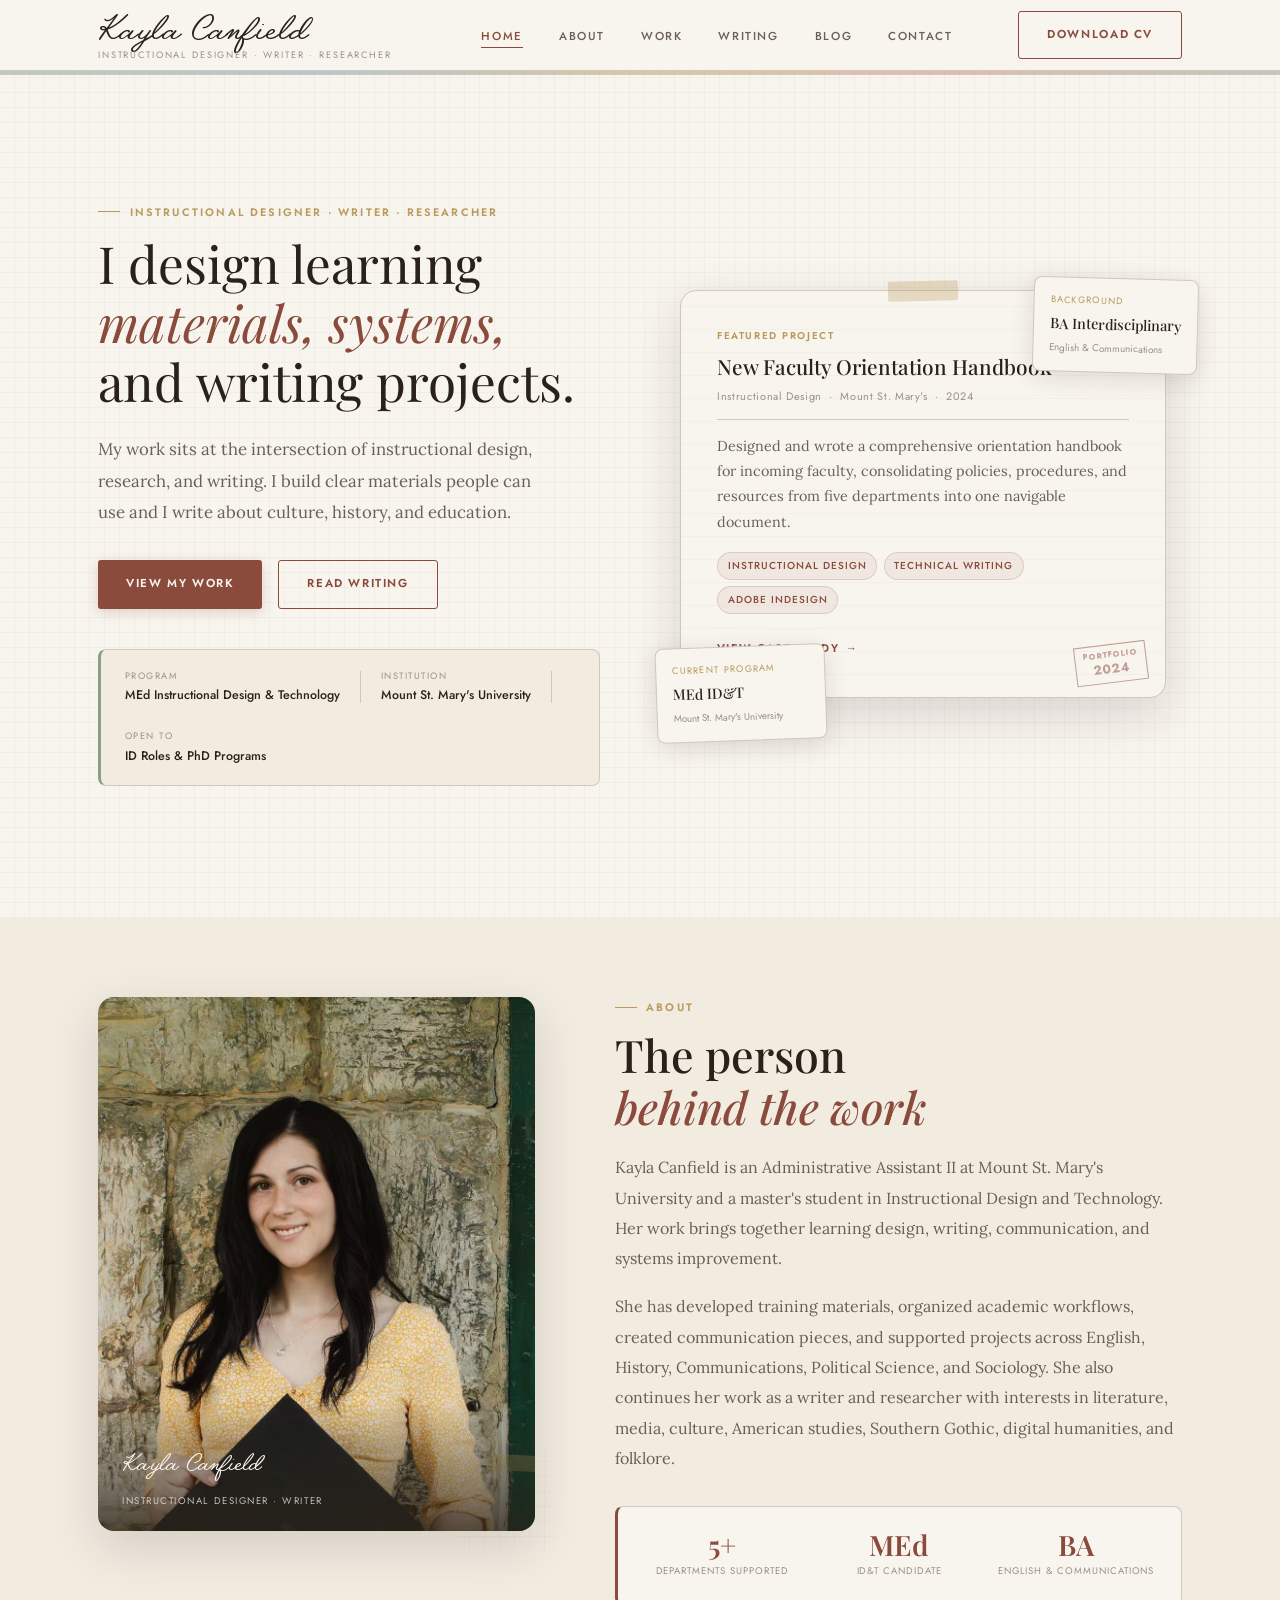
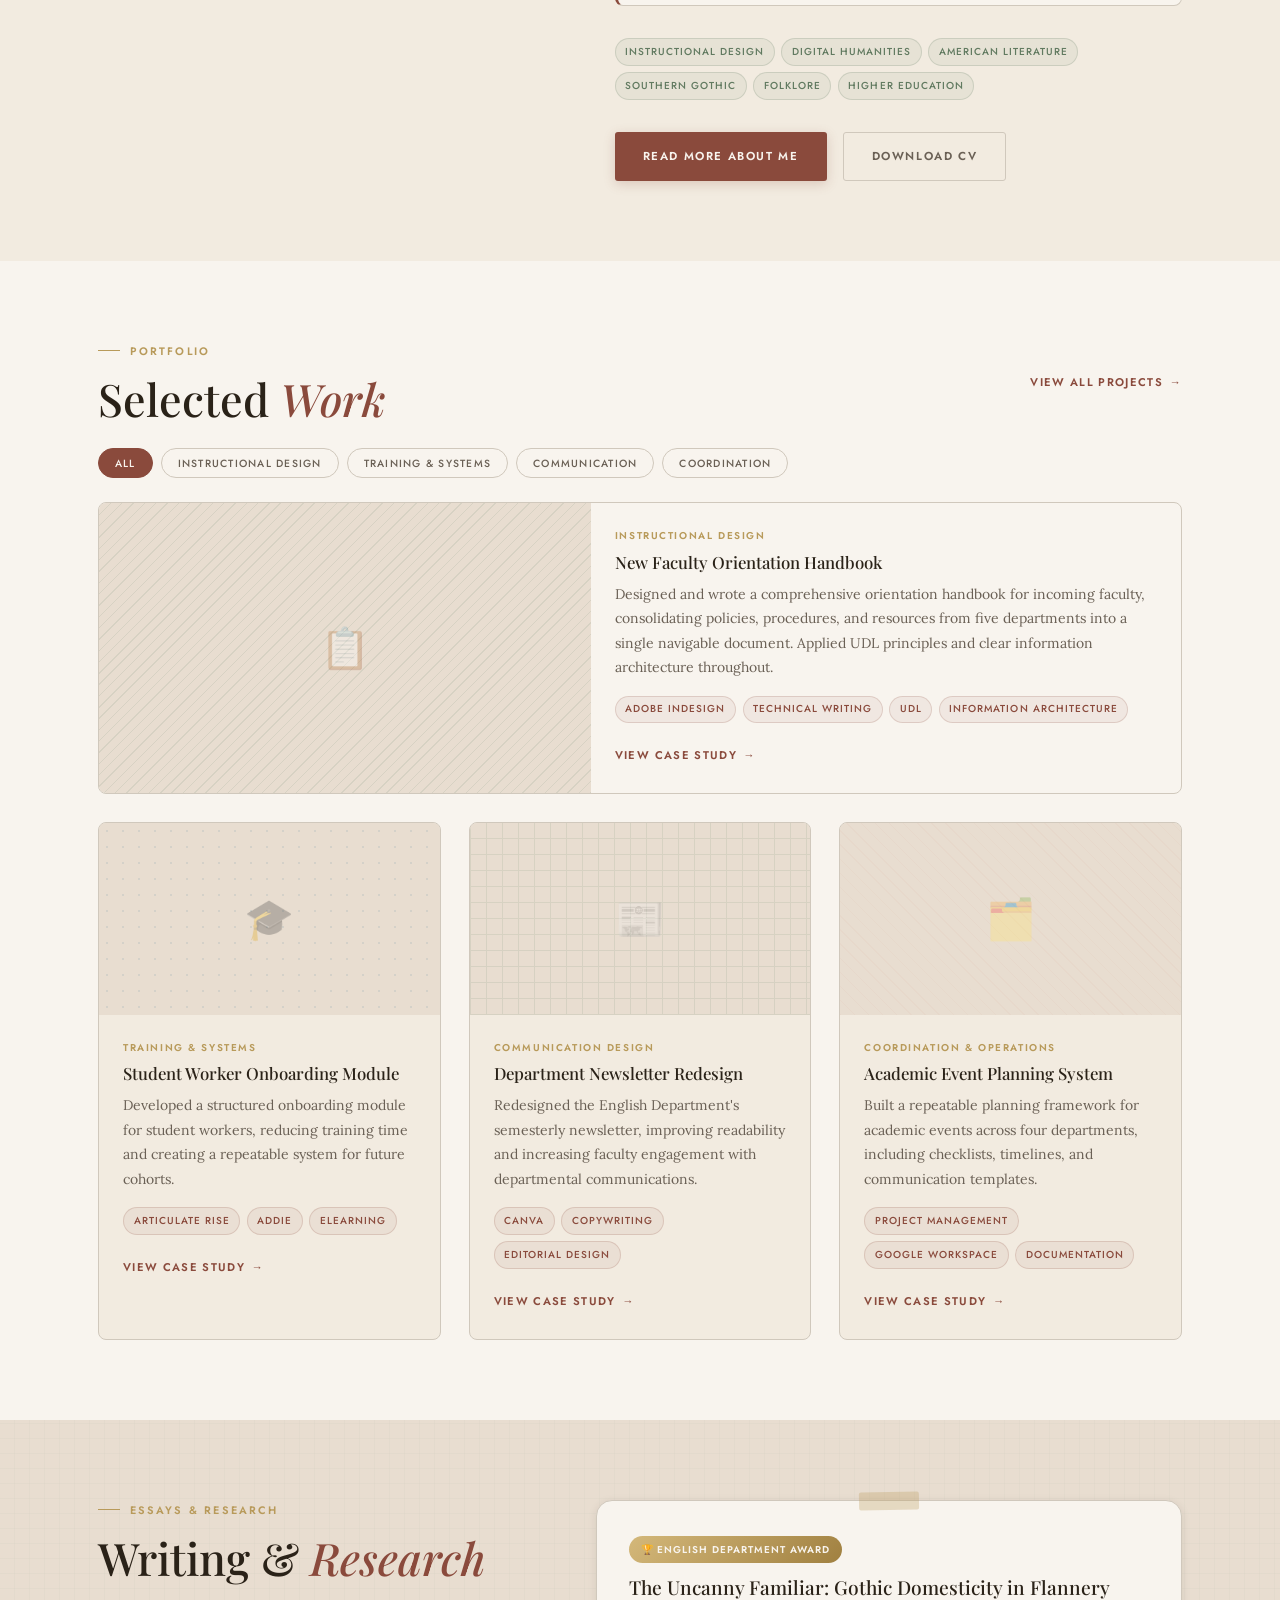
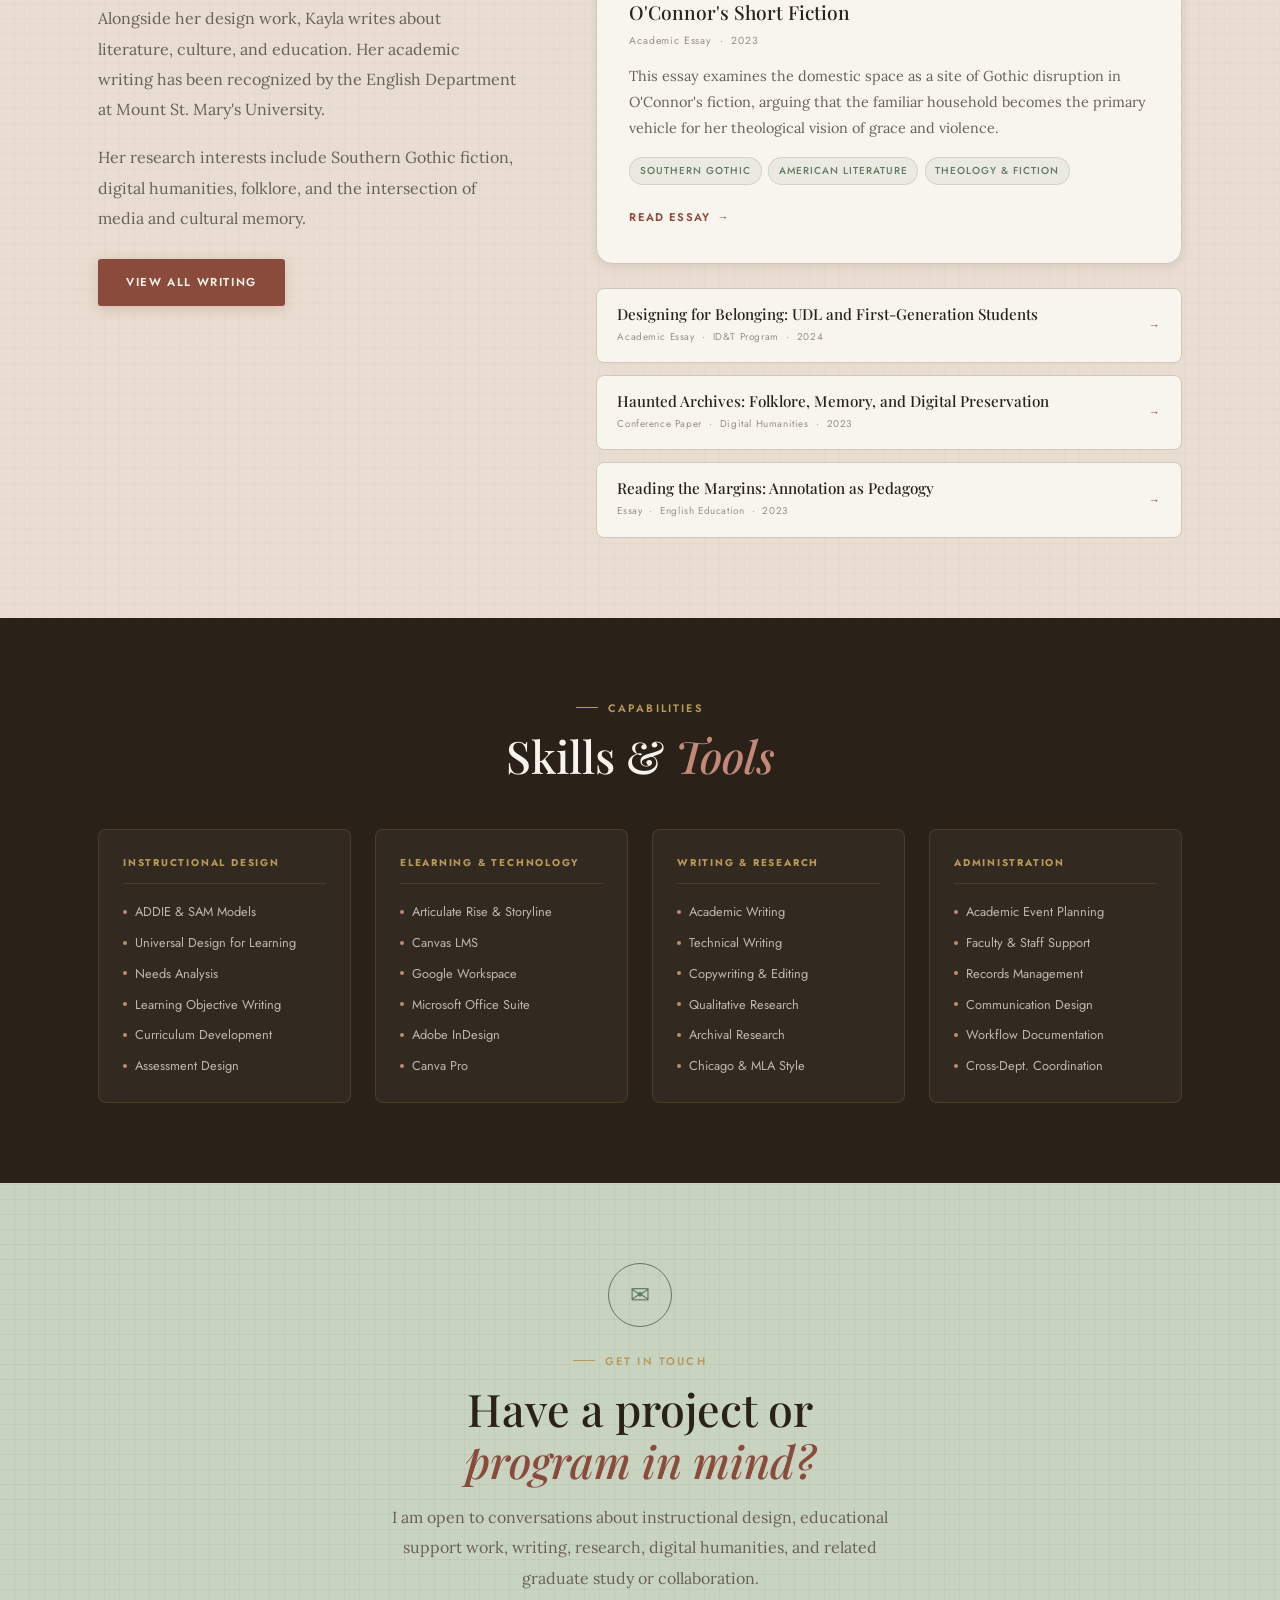
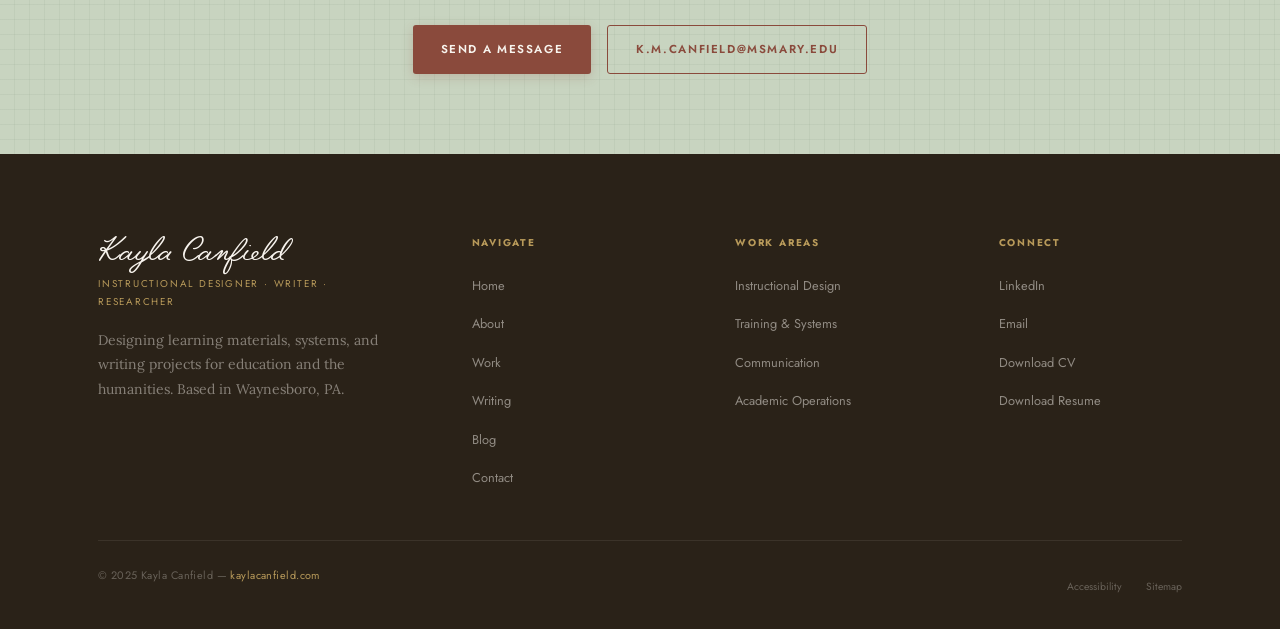
==== commit 7474e1d0: "v7: fix cursive logo on all pages, restore clean v2 headers on Work/Writing, fix About memo subheade" ====
--- a/index.html
+++ b/index.html
@@ -48,7 +48,7 @@
 <header class="site-header">
   <div class="header-inner">
     <a href="index.html" class="site-logo" aria-label="Kayla Canfield home">
-      <span class="site-logo__name">Kayla Canfield</span>
+      <span class="site-logo__name site-logo__name--cursive">Kayla Canfield</span>
       <span class="site-logo__tagline">Instructional Designer &middot; Writer &middot; Researcher</span>
     </a>
     <nav aria-label="Primary navigation">
--- a/assets/css/main.css
+++ b/assets/css/main.css
@@ -469,18 +469,6 @@
   border-color: rgba(160,128,64,0.2);
 }
 
-.tag--rose {
-  color: var(--c-mauve);
-  background: rgba(160,102,90,0.08);
-  border-color: rgba(160,102,90,0.2);
-}
-
-.tag--terracotta {
-  color: var(--c-terracotta);
-  background: rgba(138,74,60,0.1);
-  border-color: rgba(138,74,60,0.22);
-}
-
 .badge-award {
   display: inline-flex;
   align-items: center;
@@ -775,7 +763,18 @@
 
 .site-logo__name {
   font-family: var(--f-signature);
-  font-size: 2.1rem;
+  font-size: 2.4rem;
+  color: var(--c-ink);
+  line-height: 1;
+  letter-spacing: 0.01em;
+  font-weight: 400;
+}
+
+/* Explicit cursive override — ensures Jullina is used on all pages */
+.site-logo__name--cursive {
+  font-family: 'Jullina', 'Dancing Script', 'Great Vibes', cursive !important;
+  font-size: 2.4rem;
+  font-weight: 400;
   color: var(--c-ink);
   line-height: 1;
   letter-spacing: 0.01em;
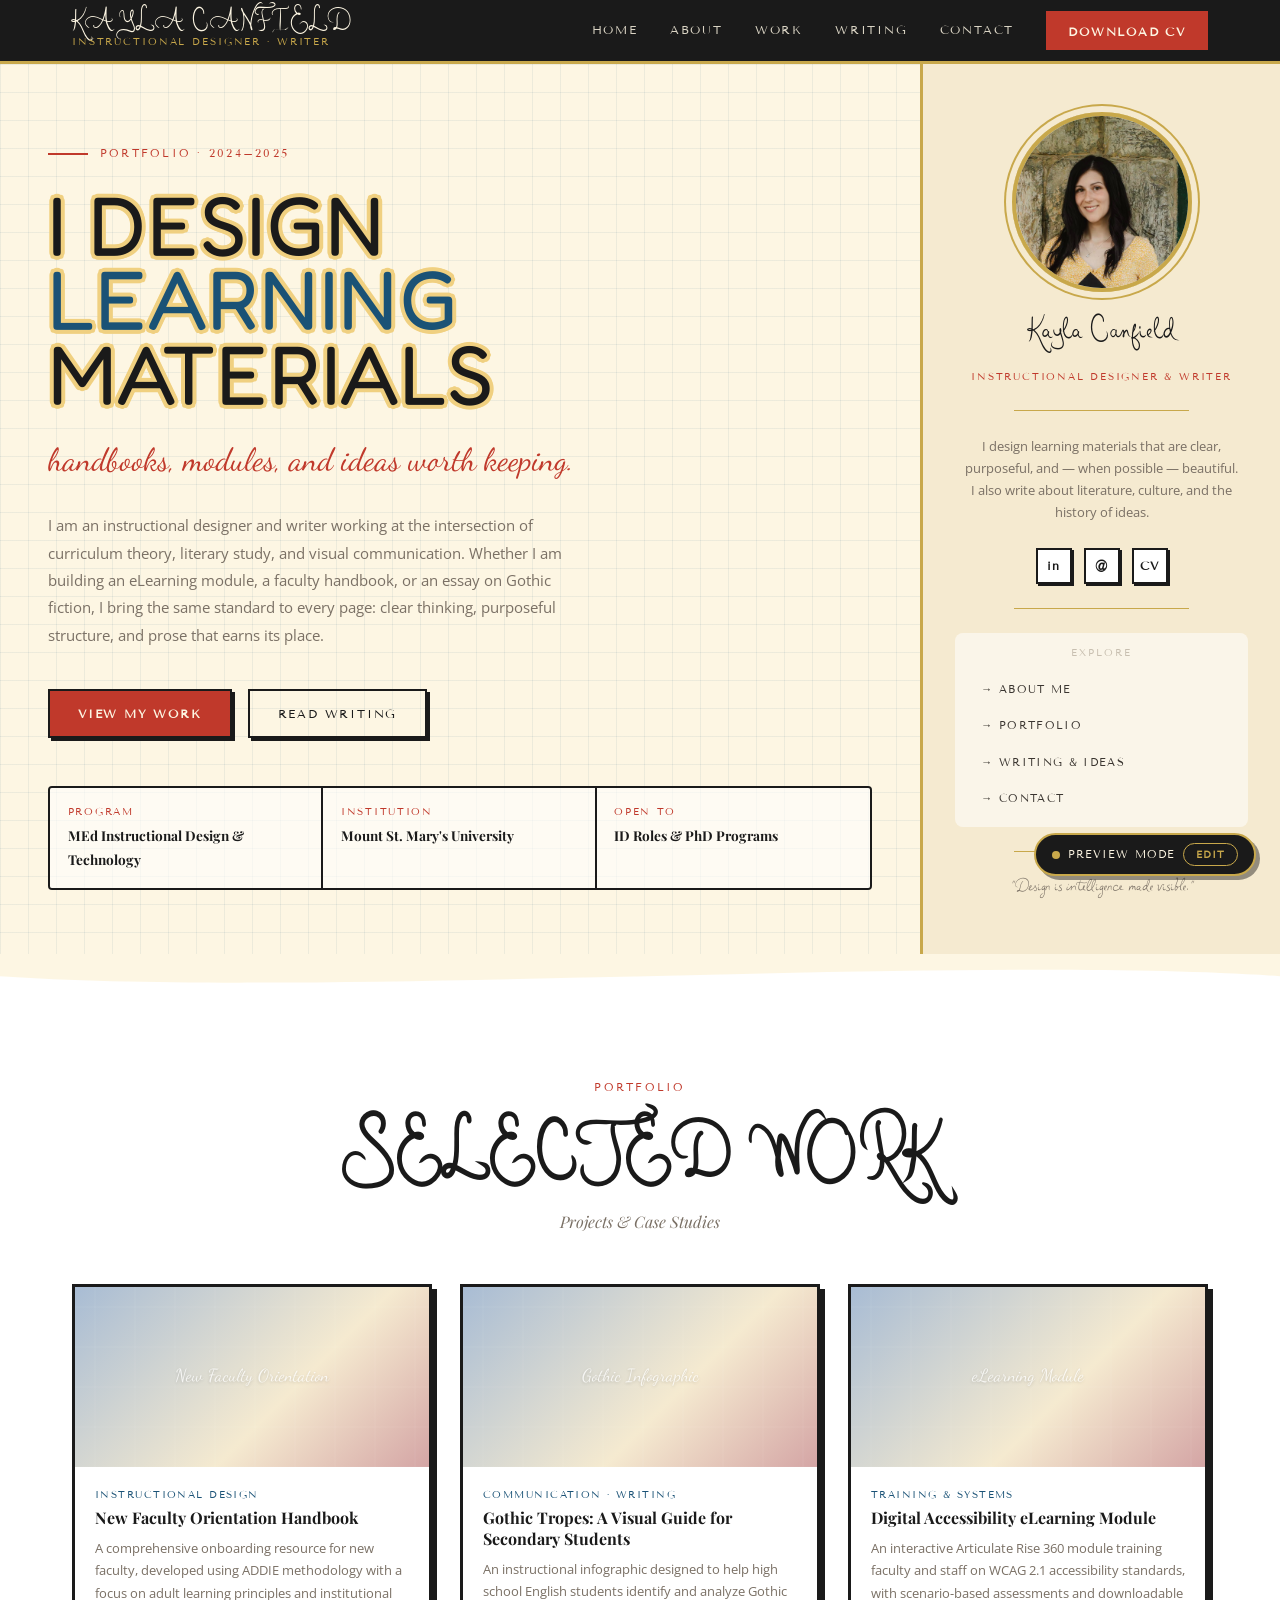
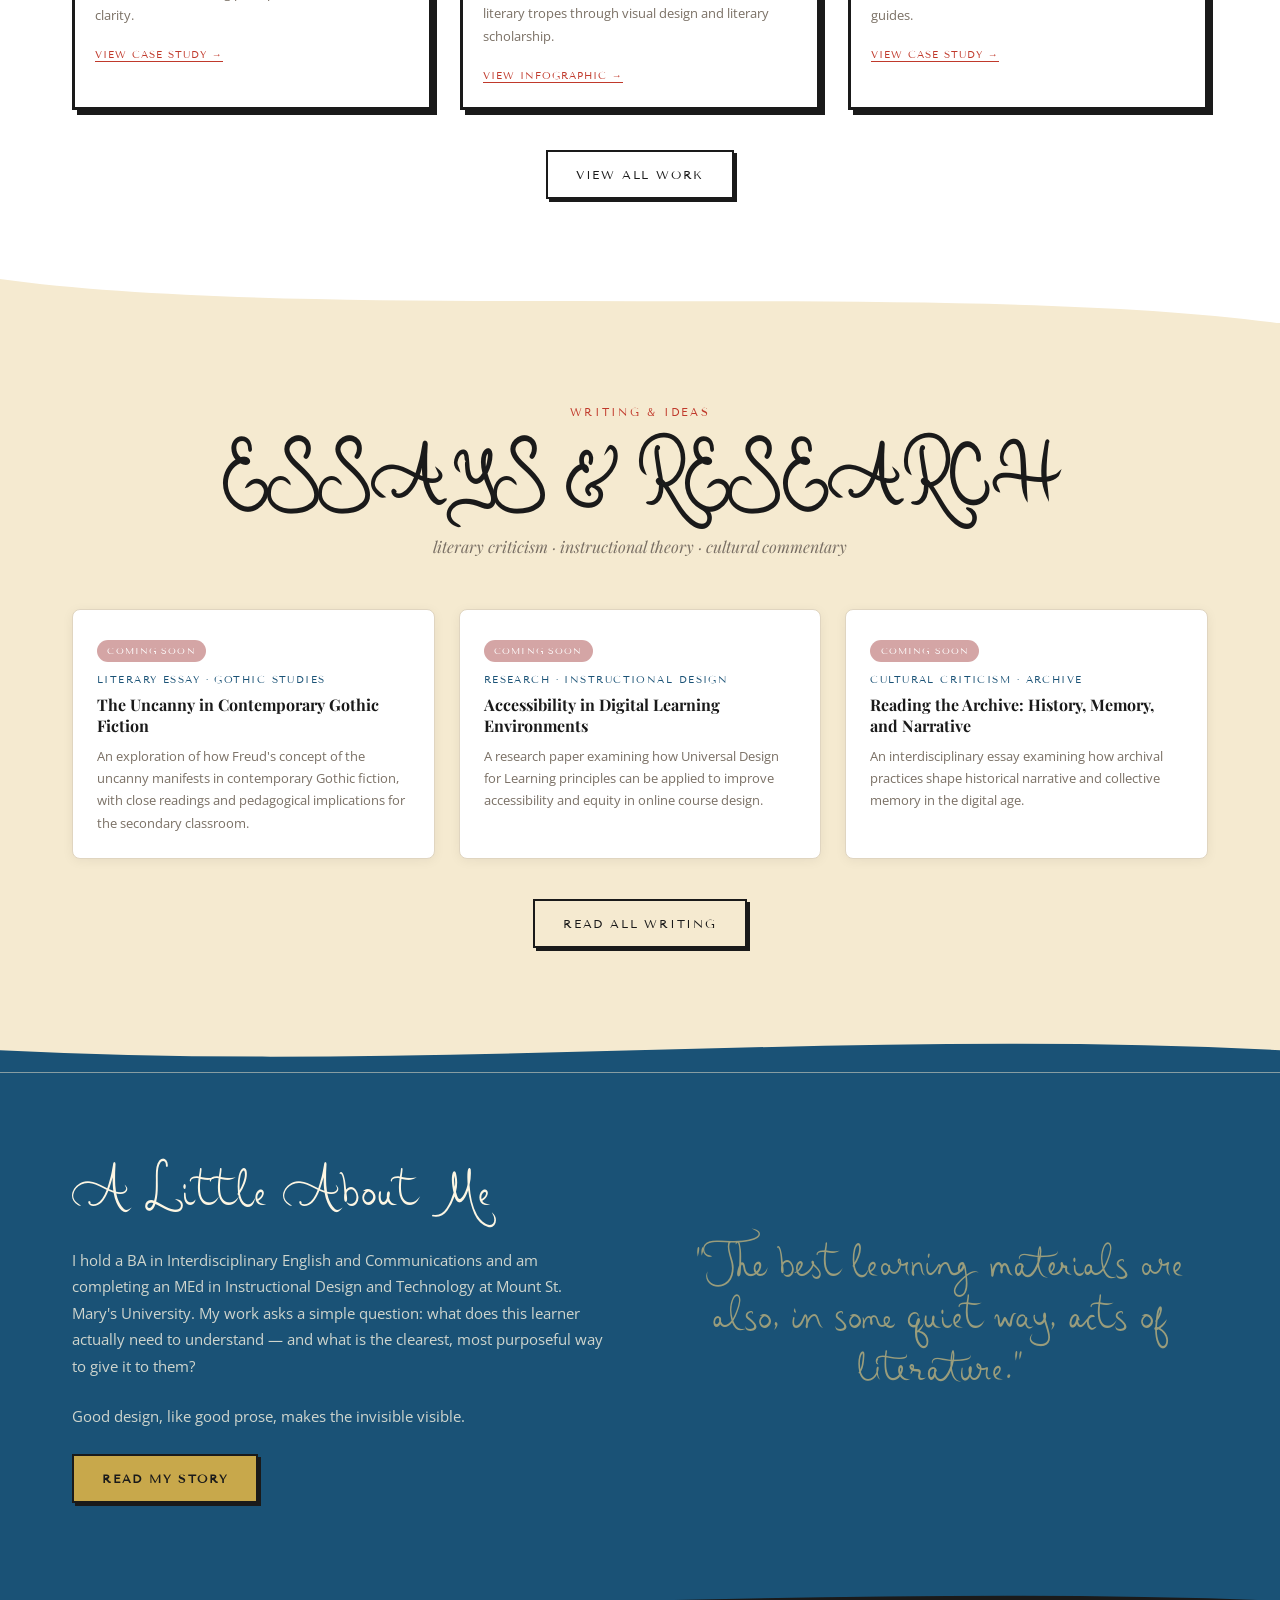
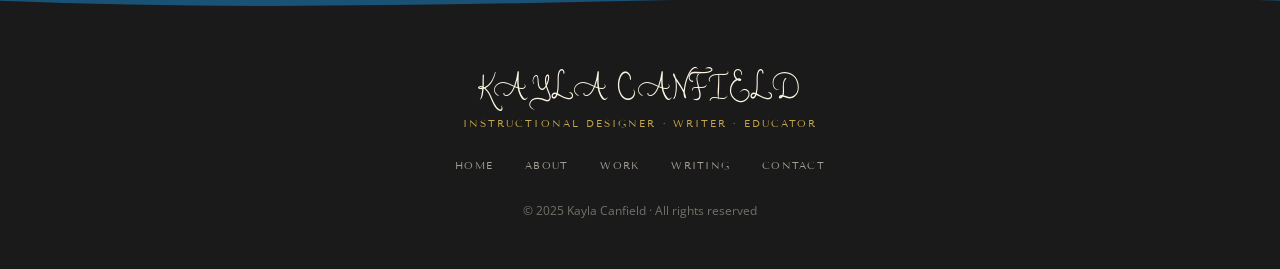
==== commit 4b8d427d: "v6: complete redesign — new fonts, inline editor, blog posts, hot dog infographic, family photo fix," ====
--- a/index.html
+++ b/index.html
@@ -1,515 +1,341 @@
 <!DOCTYPE html>
 <html lang="en">
 <head>
-  <meta charset="UTF-8" />
-  <meta name="viewport" content="width=device-width, initial-scale=1.0" />
-  <title>Kayla Canfield — Instructional Designer &amp; Writer</title>
-  <meta name="description" content="Kayla Canfield is an instructional designer, writer, and researcher. She designs learning materials, workplace systems, and academic writing projects for education and the humanities." />
-  <meta name="keywords" content="instructional design, educational technology, learning design, higher education, digital humanities, portfolio, Kayla Canfield" />
-  <meta property="og:title" content="Kayla Canfield — Instructional Designer &amp; Writer" />
-  <meta property="og:description" content="Portfolio of Kayla Canfield: instructional design, writing, and research for education and the humanities." />
-  <meta property="og:type" content="website" />
-  <meta property="og:url" content="https://kaylacanfield.com" />
-  <meta name="twitter:card" content="summary_large_image" />
-  <link rel="preconnect" href="https://fonts.googleapis.com" />
-  <link rel="preconnect" href="https://fonts.gstatic.com" crossorigin />
-  <link href="https://fonts.googleapis.com/css2?family=Playfair+Display:ital,wght@0,400;0,500;0,600;1,400;1,500&family=Lora:ital,wght@0,400;0,500;0,600;1,400&family=Jost:wght@300;400;500;600&display=swap" rel="stylesheet" />
-  <link rel="stylesheet" href="assets/css/main.css" />
-  <link rel="stylesheet" href="assets/css/home.css" />
-  <script type="application/ld+json">
-  {
-    "@context": "https://schema.org",
-    "@type": "Person",
-    "name": "Kayla Canfield",
-    "url": "https://kaylacanfield.com",
-    "jobTitle": "Instructional Designer",
-    "description": "Instructional designer, writer, and researcher specializing in education and the humanities.",
-    "alumniOf": "Mount St. Mary's University",
-    "knowsAbout": ["Instructional Design", "Educational Technology", "Digital Humanities", "American Literature", "Higher Education"]
-  }
-  </script>
+<meta charset="UTF-8">
+<meta name="viewport" content="width=device-width, initial-scale=1.0">
+<title>Kayla Canfield — Instructional Designer &amp; Writer</title>
+<link rel="preconnect" href="https://fonts.googleapis.com">
+<link href="https://fonts.googleapis.com/css2?family=Playfair+Display:ital,wght@0,400;0,700;1,400&family=Open+Sans:wght@400;500;600&family=Tenor+Sans&family=Caveat:wght@400;600;700&family=Dancing+Script:wght@600;700&family=Fredoka+One&family=Fredoka:wght@600;700&display=swap" rel="stylesheet">
+<style>
+@font-face{font-family:'Birdhouse';src:url('assets/fonts/Birdhouse.otf') format('opentype');font-display:swap;}
+@font-face{font-family:'Gerald & Margaret';src:url('assets/fonts/GeraldandMargaret.otf') format('opentype');font-display:swap;}
+:root{
+  --kc-cream:#fdf6e3;--kc-parchment:#f5ead0;--kc-cobalt:#1a5276;--kc-teal:#1a7a6e;
+  --kc-red:#c0392b;--kc-gold:#c8a84b;--kc-gold-light:#f0d080;--kc-ink:#1a1a1a;
+  --kc-sage:#8fad8f;--kc-dusty-rose:#d4a5a5;--kc-dusty-blue:#a8bcd4;
+  --kc-gray-dark:#3a3530;--kc-gray-mid:#7a7065;--kc-gray-light:#c8bfb0;--kc-border:#e0d5c0;
+  --font-display:'Birdhouse','Bebas Neue',Impact,sans-serif;
+  --font-script:'Gerald & Margaret','Dancing Script',Caveat,cursive;
+  --font-heading:'Playfair Display',Georgia,serif;
+  --font-body:'Open Sans','Helvetica Neue',Arial,sans-serif;
+  --font-accent:'Tenor Sans','Trebuchet MS',sans-serif;
+  --shadow-sm:3px 3px 0 var(--kc-ink);--shadow-md:5px 5px 0 var(--kc-ink);
+}
+*,*::before,*::after{box-sizing:border-box;margin:0;padding:0;}
+html{scroll-behavior:smooth;}
+body{font-family:var(--font-body);line-height:1.75;color:var(--kc-gray-dark);background-color:var(--kc-cream);-webkit-font-smoothing:antialiased;}
+img{max-width:100%;height:auto;display:block;}
+a{color:var(--kc-cobalt);text-decoration:none;transition:color 0.2s;}
+a:hover{color:var(--kc-red);}
+ul,ol{list-style:none;}
+.kc-container{max-width:1200px;margin:0 auto;padding:0 2rem;}
+.kc-section{padding:5rem 0;}
+/* ── NAV ── */
+.site-nav{position:fixed;top:0;left:0;right:0;z-index:100;background:var(--kc-ink);border-bottom:3px solid var(--kc-gold);height:64px;display:flex;align-items:center;}
+.site-nav__inner{max-width:1200px;margin:0 auto;padding:0 2rem;display:flex;align-items:center;justify-content:space-between;width:100%;}
+.site-nav__brand{display:flex;flex-direction:column;}
+.site-nav__brand-name{font-family:'Gerald & Margaret','Dancing Script',cursive;font-size:1.4rem;letter-spacing:0.04em;color:var(--kc-cream);line-height:1;font-weight:normal;}
+.site-nav__brand-tagline{font-family:var(--font-accent);font-size:0.65rem;letter-spacing:0.18em;color:var(--kc-gold);text-transform:uppercase;}
+.site-nav__links{display:flex;align-items:center;gap:2rem;}
+.site-nav__links a{font-family:var(--font-accent);font-size:0.75rem;letter-spacing:0.15em;text-transform:uppercase;color:rgba(253,246,227,0.85);padding:0.25rem 0;border-bottom:2px solid transparent;transition:all 0.2s;}
+.site-nav__links a:hover{color:var(--kc-gold);border-bottom-color:var(--kc-gold);}
+.site-nav__cta{background:var(--kc-red)!important;color:var(--kc-cream)!important;padding:0.5rem 1.25rem!important;border:2px solid var(--kc-red)!important;border-bottom:none!important;font-weight:600;}
+/* ── HERO ── */
+.kc-hero{display:grid;grid-template-columns:1fr 360px;min-height:calc(100vh - 64px);margin-top:64px;}
+/* Left: graph paper */
+.kc-hero__left{background-color:var(--kc-cream);background-image:linear-gradient(rgba(26,82,118,0.07) 1px,transparent 1px),linear-gradient(90deg,rgba(26,82,118,0.07) 1px,transparent 1px);background-size:28px 28px;padding:5rem 3rem 4rem;display:flex;flex-direction:column;justify-content:center;}
+.kc-eyebrow{font-family:var(--font-accent);font-size:0.7rem;letter-spacing:0.2em;text-transform:uppercase;color:var(--kc-red);display:flex;align-items:center;gap:0.75rem;margin-bottom:1.5rem;}
+.kc-eyebrow::before{content:'';display:block;width:2.5rem;height:2px;background:var(--kc-red);}
+.kc-hero__headline{font-family:'Fredoka One','Fredoka',Impact,sans-serif;font-size:clamp(3.2rem,6.5vw,5.8rem);letter-spacing:0.01em;line-height:0.9;color:var(--kc-ink);margin-bottom:0.25rem;font-weight:400;text-shadow:-3px -3px 0 var(--kc-gold-light),3px -3px 0 var(--kc-gold-light),-3px 3px 0 var(--kc-gold-light),3px 3px 0 var(--kc-gold-light),-4px 0 0 var(--kc-gold-light),4px 0 0 var(--kc-gold-light),0 -4px 0 var(--kc-gold-light),0 4px 0 var(--kc-gold-light);}
+.kc-hero__headline span{color:var(--kc-cobalt);font-style:normal;text-shadow:-3px -3px 0 var(--kc-gold-light),3px -3px 0 var(--kc-gold-light),-3px 3px 0 var(--kc-gold-light),3px 3px 0 var(--kc-gold-light),-4px 0 0 var(--kc-gold-light),4px 0 0 var(--kc-gold-light),0 -4px 0 var(--kc-gold-light),0 4px 0 var(--kc-gold-light);}
+.kc-hero__script{font-family:'Dancing Script','Gerald & Margaret',cursive;font-size:clamp(1.4rem,2.5vw,2rem);color:var(--kc-red);margin:1rem 0 1.5rem;}
+.kc-hero__body{font-size:0.95rem;color:var(--kc-gray-mid);max-width:520px;line-height:1.8;margin-bottom:2.5rem;}
+.kc-hero__ctas{display:flex;gap:1rem;flex-wrap:wrap;margin-bottom:3rem;}
+.btn-primary{display:inline-block;background:var(--kc-red);color:var(--kc-cream);font-family:var(--font-accent);font-size:0.75rem;letter-spacing:0.15em;text-transform:uppercase;padding:0.75rem 1.75rem;border:2px solid var(--kc-ink);box-shadow:var(--shadow-sm);transition:all 0.2s;font-weight:600;}
+.btn-primary:hover{background:var(--kc-ink);color:var(--kc-cream);transform:translate(-2px,-2px);box-shadow:var(--shadow-md);}
+.btn-outline{display:inline-block;background:transparent;color:var(--kc-ink);font-family:var(--font-accent);font-size:0.75rem;letter-spacing:0.15em;text-transform:uppercase;padding:0.75rem 1.75rem;border:2px solid var(--kc-ink);box-shadow:var(--shadow-sm);transition:all 0.2s;}
+.btn-outline:hover{background:var(--kc-ink);color:var(--kc-cream);transform:translate(-2px,-2px);box-shadow:var(--shadow-md);}
+.kc-hero__meta{display:grid;grid-template-columns:repeat(3,1fr);gap:0;border:2px solid var(--kc-ink);border-radius:4px;overflow:hidden;}
+.kc-meta-item{padding:1rem 1.1rem;border-right:2px solid var(--kc-ink);background:rgba(255,255,255,0.6);}
+.kc-meta-item:last-child{border-right:none;}
+.kc-meta-item__label{font-family:var(--font-accent);font-size:0.6rem;letter-spacing:0.18em;text-transform:uppercase;color:var(--kc-red);margin-bottom:0.2rem;}
+.kc-meta-item__value{font-family:var(--font-heading);font-size:0.85rem;font-weight:700;color:var(--kc-ink);}
+/* Right: sidebar */
+.kc-hero__sidebar{background:var(--kc-parchment);border-left:3px solid var(--kc-gold);display:flex;flex-direction:column;align-items:center;padding:3rem 2rem;gap:1.5rem;position:relative;overflow:hidden;}
+.kc-hero__sidebar::before{content:'';position:absolute;inset:0;background-image:url('assets/images/books-bg.png');background-size:cover;background-position:center;opacity:0.08;}
+.kc-sidebar__photo{position:relative;z-index:1;width:180px;height:180px;border-radius:50%;overflow:hidden;border:4px solid var(--kc-gold);box-shadow:0 0 0 6px var(--kc-parchment),0 0 0 8px var(--kc-gold);}
+.kc-sidebar__photo img{width:100%;height:100%;object-fit:cover;object-position:top;}
+.kc-sidebar__name{position:relative;z-index:1;font-family:var(--font-script);font-size:1.6rem;color:var(--kc-ink);text-align:center;line-height:1.1;}
+.kc-sidebar__title{position:relative;z-index:1;font-family:var(--font-accent);font-size:0.62rem;letter-spacing:0.18em;text-transform:uppercase;color:var(--kc-red);text-align:center;}
+.kc-sidebar__bio{position:relative;z-index:1;font-size:0.82rem;color:var(--kc-gray-mid);text-align:center;line-height:1.7;padding:0 0.5rem;}
+.kc-sidebar__divider{width:60%;height:1px;background:var(--kc-gold);position:relative;z-index:1;}
+.kc-sidebar__social{position:relative;z-index:1;display:flex;gap:0.75rem;justify-content:center;}
+.kc-sidebar__social a{display:flex;align-items:center;justify-content:center;width:36px;height:36px;border:2px solid var(--kc-ink);background:white;color:var(--kc-ink);font-size:0.75rem;font-family:var(--font-accent);font-weight:700;letter-spacing:0.05em;transition:all 0.2s;box-shadow:2px 2px 0 var(--kc-ink);}
+.kc-sidebar__social a:hover{background:var(--kc-cobalt);color:white;border-color:var(--kc-cobalt);}
+.kc-sidebar__nav{position:relative;z-index:1;width:100%;background:rgba(255,255,255,0.55);border-radius:8px;padding:0.75rem;}
+.kc-sidebar__nav-title{font-family:var(--font-accent);font-size:0.6rem;letter-spacing:0.2em;text-transform:uppercase;color:var(--kc-gray-light);text-align:center;margin-bottom:0.75rem;}
+.kc-sidebar__nav ul{display:flex;flex-direction:column;gap:0.25rem;}
+.kc-sidebar__nav li a{display:block;font-family:var(--font-accent);font-size:0.7rem;letter-spacing:0.12em;text-transform:uppercase;color:var(--kc-gray-dark);padding:0.4rem 0.75rem;border-left:2px solid transparent;transition:all 0.2s;border-radius:4px;}
+.kc-sidebar__nav li a:hover{color:var(--kc-cobalt);border-left-color:var(--kc-cobalt);background:rgba(26,82,118,0.05);}
+.kc-sidebar__quote{position:relative;z-index:1;font-family:var(--font-script);font-size:0.85rem;color:var(--kc-gray-mid);text-align:center;font-style:italic;padding:0 0.5rem;line-height:1.6;}
+/* ── WAVE ── */
+.kc-wave{display:block;width:100%;overflow:hidden;line-height:0;}
+.kc-wave svg{display:block;width:100%;}
+/* ── WORK SECTION ── */
+.kc-work-section{background:white;}
+.kc-section-header{text-align:center;margin-bottom:3rem;}
+.kc-section-eyebrow{font-family:var(--font-accent);font-size:0.7rem;letter-spacing:0.2em;text-transform:uppercase;color:var(--kc-red);margin-bottom:0.5rem;}
+.kc-section-title{font-family:'Gerald & Margaret','Dancing Script',cursive;font-size:clamp(2.5rem,4.5vw,3.5rem);letter-spacing:0.02em;color:var(--kc-ink);margin-bottom:0.25rem;}
+.kc-section-sub{font-family:var(--font-heading);font-size:1rem;color:var(--kc-gray-mid);font-style:italic;}
+.kc-work-grid{display:grid;grid-template-columns:repeat(auto-fill,minmax(300px,1fr));gap:1.75rem;}
+.kc-work-card{background:white;border:3px solid var(--kc-ink);box-shadow:5px 5px 0 var(--kc-ink);overflow:hidden;transition:transform 0.2s,box-shadow 0.2s;}
+.kc-work-card:hover{transform:translate(-3px,-3px);box-shadow:8px 8px 0 var(--kc-ink);}
+.kc-work-card__img{height:180px;background:linear-gradient(135deg,var(--kc-dusty-blue) 0%,var(--kc-parchment) 60%,var(--kc-dusty-rose) 100%);display:flex;align-items:center;justify-content:center;position:relative;overflow:hidden;}.kc-work-card__img::before{content:'';position:absolute;inset:0;background-image:url("data:image/svg+xml,%3Csvg width='40' height='40' viewBox='0 0 40 40' xmlns='http://www.w3.org/2000/svg'%3E%3Cg fill='none' stroke='rgba(255,255,255,0.3)' stroke-width='0.5'%3E%3Cpath d='M0 20h40M20 0v40'/%3E%3C/g%3E%3C/svg%3E");opacity:0.4;}
+.kc-work-card__img-placeholder{font-family:'Dancing Script',cursive;font-size:1.1rem;color:white;opacity:0.75;text-align:center;padding:1rem;position:relative;z-index:1;text-shadow:0 1px 3px rgba(0,0,0,0.2);}
+.kc-work-card__body{padding:1.25rem;}
+.kc-work-card__cat{font-family:var(--font-accent);font-size:0.6rem;letter-spacing:0.15em;text-transform:uppercase;color:var(--kc-cobalt);margin-bottom:0.3rem;}
+.kc-work-card__title{font-family:var(--font-heading);font-size:1rem;font-weight:700;color:var(--kc-ink);margin-bottom:0.5rem;line-height:1.3;}
+.kc-work-card__desc{font-size:0.82rem;color:var(--kc-gray-mid);line-height:1.7;margin-bottom:0.75rem;}
+.kc-work-card__link{font-family:var(--font-accent);font-size:0.62rem;letter-spacing:0.1em;text-transform:uppercase;color:var(--kc-red);border-bottom:1px solid var(--kc-red);}
+.kc-work-card__link:hover{color:var(--kc-cobalt);border-bottom-color:var(--kc-cobalt);}
+.kc-section-cta{text-align:center;margin-top:2.5rem;}
+/* ── WRITING TEASER ── */
+.kc-writing-section{background:var(--kc-parchment);}
+.kc-writing-grid{display:grid;grid-template-columns:repeat(auto-fill,minmax(280px,1fr));gap:1.5rem;}
+.kc-writing-card{background:white;border:1px solid var(--kc-border);border-radius:8px;padding:1.5rem;box-shadow:0 2px 12px rgba(0,0,0,0.06);transition:transform 0.2s,box-shadow 0.2s;}
+.kc-writing-card:hover{transform:translateY(-3px);box-shadow:0 8px 24px rgba(0,0,0,0.1);}
+.kc-writing-card__tag{font-family:var(--font-accent);font-size:0.6rem;letter-spacing:0.15em;text-transform:uppercase;color:var(--kc-cobalt);margin-bottom:0.4rem;}
+.kc-writing-card__title{font-family:var(--font-heading);font-size:1rem;font-weight:700;color:var(--kc-ink);margin-bottom:0.5rem;line-height:1.3;}
+.kc-writing-card__excerpt{font-size:0.82rem;color:var(--kc-gray-mid);line-height:1.7;}
+.kc-coming-soon{display:inline-block;background:var(--kc-dusty-rose);color:white;font-family:var(--font-accent);font-size:0.58rem;letter-spacing:0.12em;text-transform:uppercase;padding:0.2rem 0.65rem;border-radius:20px;margin-bottom:0.6rem;}
+/* ── ABOUT TEASER ── */
+.kc-about-teaser{background:var(--kc-cobalt);color:white;}
+.kc-about-teaser__inner{display:grid;grid-template-columns:1fr 1fr;gap:4rem;align-items:center;}
+.kc-about-teaser h2{font-family:'Gerald & Margaret','Dancing Script',cursive;font-size:clamp(2rem,3.5vw,2.8rem);letter-spacing:0.02em;color:var(--kc-cream);margin-bottom:1rem;font-weight:normal;}
+.kc-about-teaser p{font-size:0.92rem;color:rgba(253,246,227,0.8);line-height:1.8;margin-bottom:1.5rem;}
+.btn-gold{display:inline-block;background:var(--kc-gold);color:var(--kc-ink);font-family:var(--font-accent);font-size:0.75rem;letter-spacing:0.15em;text-transform:uppercase;padding:0.75rem 1.75rem;border:2px solid var(--kc-ink);box-shadow:var(--shadow-sm);transition:all 0.2s;font-weight:600;}
+.btn-gold:hover{background:var(--kc-gold-light);transform:translate(-2px,-2px);box-shadow:var(--shadow-md);}
+/* Footer */
+.site-footer{background:var(--kc-ink);color:rgba(253,246,227,0.7);padding:3rem 2rem;text-align:center;}
+.site-footer__name{font-family:'Gerald & Margaret','Dancing Script',cursive;font-size:1.6rem;letter-spacing:0.04em;color:var(--kc-cream);margin-bottom:0.25rem;font-weight:normal;}
+.site-footer__tagline{font-family:var(--font-accent);font-size:0.65rem;letter-spacing:0.2em;text-transform:uppercase;color:var(--kc-gold);margin-bottom:1.5rem;}
+.site-footer__links{display:flex;justify-content:center;gap:2rem;flex-wrap:wrap;margin-bottom:1.5rem;}
+.site-footer__links a{font-family:var(--font-accent);font-size:0.65rem;letter-spacing:0.12em;text-transform:uppercase;color:rgba(253,246,227,0.6);transition:color 0.2s;}
+.site-footer__links a:hover{color:var(--kc-gold);}
+.site-footer__copy{font-size:0.75rem;color:rgba(253,246,227,0.4);}
+</style>
 </head>
 <body>
-
-<!-- Scroll Progress -->
-<div id="scroll-progress"></div>
-
-<!-- Mobile Nav Overlay -->
-<nav class="mobile-nav" aria-label="Mobile navigation">
-  <a href="index.html">Home</a>
-  <a href="pages/about.html">About</a>
-  <a href="pages/work.html">Work</a>
-  <a href="pages/writing.html">Writing</a>
-  <a href="pages/blog.html">Blog</a>
-  <a href="pages/contact.html">Contact</a>
+<!-- NAV -->
+<nav class="site-nav">
+  <div class="site-nav__inner">
+    <a href="index.html" class="site-nav__brand">
+      <span class="site-nav__brand-name">KAYLA CANFIELD</span>
+      <span class="site-nav__brand-tagline">Instructional Designer · Writer</span>
+    </a>
+    <div class="site-nav__links">
+      <a href="index.html">Home</a>
+      <a href="pages/about.html">About</a>
+      <a href="pages/work.html">Work</a>
+      <a href="pages/writing.html">Writing</a>
+      <a href="pages/contact.html">Contact</a>
+      <a href="#" class="site-nav__cta">Download CV</a>
+    </div>
+  </div>
 </nav>
 
-<!-- ── SITE HEADER ──────────────────────────────────────────── -->
-<header class="site-header">
-  <div class="header-inner">
-    <a href="index.html" class="site-logo" aria-label="Kayla Canfield home">
-      <span class="site-logo__name site-logo__name--cursive">Kayla Canfield</span>
-      <span class="site-logo__tagline">Instructional Designer &middot; Writer &middot; Researcher</span>
-    </a>
-    <nav aria-label="Primary navigation">
-      <ul class="site-nav">
-        <li><a href="index.html" class="active">Home</a></li>
-        <li><a href="pages/about.html">About</a></li>
-        <li><a href="pages/work.html">Work</a></li>
-        <li><a href="pages/writing.html">Writing</a></li>
-        <li><a href="pages/blog.html">Blog</a></li>
-        <li><a href="pages/contact.html">Contact</a></li>
-      </ul>
-    </nav>
-    <div class="header-actions">
-      <a href="assets/Canfield_CV.pdf" class="btn btn-outline" target="_blank" rel="noopener">Download CV</a>
-      <button class="hamburger" aria-label="Toggle menu" aria-expanded="false">
-        <span></span><span></span><span></span>
-      </button>
-    </div>
-  </div>
-</header>
-
-<!-- ── HERO ─────────────────────────────────────────────────── -->
-<section class="hero" aria-label="Introduction">
-  <div class="hero__bg-pattern pattern-gingham"></div>
-  <div class="hero__tape-top"></div>
-
-  <div class="hero__inner container">
-    <div class="hero__content">
-      <p class="eyebrow reveal">Instructional Designer &middot; Writer &middot; Researcher</p>
-      <h1 class="hero__headline reveal reveal-delay-1">
-        I design learning<br>
-        <em>materials, systems,</em><br>
-        and writing projects.
-      </h1>
-      <p class="hero__sub reveal reveal-delay-2">
-        My work sits at the intersection of instructional design, research, and writing. I build clear materials people can use and I write about culture, history, and education.
-      </p>
-      <div class="hero__actions reveal reveal-delay-3">
-        <a href="pages/work.html" class="btn btn-primary">View My Work</a>
-        <a href="pages/writing.html" class="btn btn-outline">Read Writing</a>
-      </div>
-      <div class="hero__credentials reveal reveal-delay-4">
-        <div class="hero__cred-item">
-          <span class="hero__cred-label">Program</span>
-          <span class="hero__cred-value">MEd Instructional Design &amp; Technology</span>
-        </div>
-        <div class="hero__cred-divider"></div>
-        <div class="hero__cred-item">
-          <span class="hero__cred-label">Institution</span>
-          <span class="hero__cred-value">Mount St. Mary's University</span>
-        </div>
-        <div class="hero__cred-divider"></div>
-        <div class="hero__cred-item">
-          <span class="hero__cred-label">Open To</span>
-          <span class="hero__cred-value">ID Roles &amp; PhD Programs</span>
-        </div>
-      </div>
-    </div>
-
-    <div class="hero__visual reveal reveal-delay-2">
-      <!-- Main featured card -->
-      <div class="hero__card">
-        <div class="hero__card-tape"></div>
-        <div class="hero__card-clip">&#x1F4CE;</div>
-        <span class="hero__card-cat">Featured Project</span>
-        <h2 class="hero__card-title">New Faculty Orientation Handbook</h2>
-        <p class="hero__card-meta">Instructional Design &nbsp;&middot;&nbsp; Mount St. Mary's &nbsp;&middot;&nbsp; 2024</p>
-        <p class="hero__card-body">Designed and wrote a comprehensive orientation handbook for incoming faculty, consolidating policies, procedures, and resources from five departments into one navigable document.</p>
-        <div class="tag-row" style="margin-bottom:1.1rem;">
-          <span class="tag">Instructional Design</span>
-          <span class="tag">Technical Writing</span>
-          <span class="tag">Adobe InDesign</span>
-        </div>
-        <a href="pages/work.html" class="link-arrow">View Case Study</a>
-        <div class="hero__card-stamp">
-          <span>Portfolio</span>
-          <span style="font-size:0.8rem;font-weight:700;">2024</span>
-        </div>
-      </div>
-      <!-- Floating mini cards -->
-      <div class="hero__mini hero__mini--1">
-        <span class="hero__mini-label">Current Program</span>
-        <span class="hero__mini-value">MEd ID&amp;T</span>
-        <span class="hero__mini-sub">Mount St. Mary's University</span>
-      </div>
-      <div class="hero__mini hero__mini--2">
-        <span class="hero__mini-label">Background</span>
-        <span class="hero__mini-value">BA Interdisciplinary</span>
-        <span class="hero__mini-sub">English &amp; Communications</span>
-      </div>
-    </div>
-  </div>
-</section>
-
-<!-- ── ABOUT TEASER ──────────────────────────────────────────── -->
-<section class="about-teaser section bg-cream" aria-label="About teaser">
-  <div class="container">
-    <div class="about-teaser__inner">
-      <div class="about-teaser__img-col reveal">
-        <div class="about-teaser__frame">
-          <img src="assets/images/photos/portrait-hero.jpg"
-               alt="Kayla Canfield, instructional designer and writer, holding a graduation cap"
-               class="about-teaser__photo"
-               loading="lazy" />
-          <div class="about-teaser__frame-tape about-teaser__frame-tape--tl"></div>
-          <div class="about-teaser__frame-tape about-teaser__frame-tape--br"></div>
-          <div class="about-teaser__caption">
-            <span class="t-signature" style="font-size:1.6rem;color:var(--c-warm-white);">Kayla Canfield</span>
-            <span style="font-family:var(--f-sans);font-size:0.6rem;letter-spacing:0.16em;text-transform:uppercase;color:rgba(248,244,238,0.75);margin-top:2px;">Instructional Designer &middot; Writer</span>
+<main id="main">
+  <!-- HERO -->
+  <div class="kc-hero">
+    <!-- Left: headline + meta -->
+    <div class="kc-hero__left">
+      <span class="kc-eyebrow">Portfolio · 2024–2025</span>
+      <h1 class="kc-hero__headline">I DESIGN<br><span>LEARNING</span><br>MATERIALS</h1>
+      <p class="kc-hero__script">handbooks, modules, and ideas worth keeping.</p>
+      <p class="kc-hero__body">I am an instructional designer and writer working at the intersection of curriculum theory, literary study, and visual communication. Whether I am building an eLearning module, a faculty handbook, or an essay on Gothic fiction, I bring the same standard to every page: clear thinking, purposeful structure, and prose that earns its place.</p>
+      <div class="kc-hero__ctas">
+        <a href="pages/work.html" class="btn-primary">View My Work</a>
+        <a href="pages/writing.html" class="btn-outline">Read Writing</a>
+      </div>
+      <div class="kc-hero__meta">
+        <div class="kc-meta-item">
+          <p class="kc-meta-item__label">Program</p>
+          <p class="kc-meta-item__value">MEd Instructional Design &amp; Technology</p>
+        </div>
+        <div class="kc-meta-item">
+          <p class="kc-meta-item__label">Institution</p>
+          <p class="kc-meta-item__value">Mount St. Mary's University</p>
+        </div>
+        <div class="kc-meta-item">
+          <p class="kc-meta-item__label">Open To</p>
+          <p class="kc-meta-item__value">ID Roles &amp; PhD Programs</p>
+        </div>
+      </div>
+    </div>
+    <!-- Right: sidebar -->
+    <aside class="kc-hero__sidebar">
+      <div class="kc-sidebar__photo">
+        <img src="assets/images/photos/portrait-yellow-dress.jpg" alt="Kayla Canfield" onerror="this.style.background='var(--kc-parchment)';this.style.display='block';">
+      </div>
+      <p class="kc-sidebar__name">Kayla Canfield</p>
+      <p class="kc-sidebar__title">Instructional Designer &amp; Writer</p>
+      <div class="kc-sidebar__divider"></div>
+      <p class="kc-sidebar__bio">I design learning materials that are clear, purposeful, and — when possible — beautiful. I also write about literature, culture, and the history of ideas.</p>
+      <div class="kc-sidebar__social">
+        <a href="#" title="LinkedIn">in</a>
+        <a href="#" title="Email">@</a>
+        <a href="#" title="Download CV">CV</a>
+      </div>
+      <div class="kc-sidebar__divider"></div>
+      <nav class="kc-sidebar__nav">
+        <p class="kc-sidebar__nav-title">Explore</p>
+        <ul>
+          <li><a href="pages/about.html">→ About Me</a></li>
+          <li><a href="pages/work.html">→ Portfolio</a></li>
+          <li><a href="pages/writing.html">→ Writing &amp; Ideas</a></li>
+          <li><a href="pages/contact.html">→ Contact</a></li>
+        </ul>
+      </nav>
+      <div class="kc-sidebar__divider"></div>
+      <p class="kc-sidebar__quote">"Design is intelligence made visible."</p>
+    </aside>
+  </div>
+
+  <!-- Wave -->
+  <div class="kc-wave" style="background:var(--kc-cream);">
+    <svg viewBox="0 0 1440 50" preserveAspectRatio="none" xmlns="http://www.w3.org/2000/svg">
+      <path d="M0,25 C360,50 1080,0 1440,25 L1440,50 L0,50 Z" fill="white"/>
+    </svg>
+  </div>
+
+  <!-- SELECTED WORK -->
+  <section class="kc-section kc-work-section">
+    <div class="kc-container">
+      <div class="kc-section-header">
+        <p class="kc-section-eyebrow">Portfolio</p>
+        <h2 class="kc-section-title">SELECTED WORK</h2>
+        <p class="kc-section-sub">Projects &amp; Case Studies</p>
+      </div>
+      <div class="kc-work-grid">
+        <article class="kc-work-card">
+          <div class="kc-work-card__img"><div class="kc-work-card__img-placeholder">New Faculty Orientation</div></div>
+          <div class="kc-work-card__body">
+            <p class="kc-work-card__cat">Instructional Design</p>
+            <h3 class="kc-work-card__title">New Faculty Orientation Handbook</h3>
+            <p class="kc-work-card__desc">A comprehensive onboarding resource for new faculty, developed using ADDIE methodology with a focus on adult learning principles and institutional clarity.</p>
+            <a href="#" class="kc-work-card__link">View Case Study →</a>
           </div>
-        </div>
-        <!-- Gingham accent block -->
-        <div class="about-teaser__gingham-block pattern-gingham"></div>
-      </div>
-
-      <div class="about-teaser__content reveal reveal-delay-1">
-        <p class="eyebrow">About</p>
-        <h2 class="t-h1" style="margin-bottom:1.25rem;">
-          The person<br><em style="color:var(--c-terracotta);">behind the work</em>
-        </h2>
-        <p class="body-text">
-          Kayla Canfield is an Administrative Assistant II at Mount St. Mary's University and a master's student in Instructional Design and Technology. Her work brings together learning design, writing, communication, and systems improvement.
-        </p>
-        <p class="body-text">
-          She has developed training materials, organized academic workflows, created communication pieces, and supported projects across English, History, Communications, Political Science, and Sociology. She also continues her work as a writer and researcher with interests in literature, media, culture, American studies, Southern Gothic, digital humanities, and folklore.
-        </p>
-
-        <div class="about-teaser__stats">
-          <div class="about-teaser__stat">
-            <span class="about-teaser__stat-num">5+</span>
-            <span class="about-teaser__stat-lbl">Departments Supported</span>
+        </article>
+        <article class="kc-work-card">
+          <div class="kc-work-card__img"><div class="kc-work-card__img-placeholder">Gothic Infographic</div></div>
+          <div class="kc-work-card__body">
+            <p class="kc-work-card__cat">Communication · Writing</p>
+            <h3 class="kc-work-card__title">Gothic Tropes: A Visual Guide for Secondary Students</h3>
+            <p class="kc-work-card__desc">An instructional infographic designed to help high school English students identify and analyze Gothic literary tropes through visual design and literary scholarship.</p>
+            <a href="pages/gothic-infographic.html" class="kc-work-card__link">View Infographic →</a>
           </div>
-          <div class="about-teaser__stat">
-            <span class="about-teaser__stat-num">MEd</span>
-            <span class="about-teaser__stat-lbl">ID&amp;T Candidate</span>
+        </article>
+        <article class="kc-work-card">
+          <div class="kc-work-card__img"><div class="kc-work-card__img-placeholder">eLearning Module</div></div>
+          <div class="kc-work-card__body">
+            <p class="kc-work-card__cat">Training &amp; Systems</p>
+            <h3 class="kc-work-card__title">Digital Accessibility eLearning Module</h3>
+            <p class="kc-work-card__desc">An interactive Articulate Rise 360 module training faculty and staff on WCAG 2.1 accessibility standards, with scenario-based assessments and downloadable guides.</p>
+            <a href="#" class="kc-work-card__link">View Case Study →</a>
           </div>
-          <div class="about-teaser__stat">
-            <span class="about-teaser__stat-num">BA</span>
-            <span class="about-teaser__stat-lbl">English &amp; Communications</span>
-          </div>
-        </div>
-
-        <div class="about-teaser__interests">
-          <span class="tag tag--sage">Instructional Design</span>
-          <span class="tag tag--sage">Digital Humanities</span>
-          <span class="tag tag--sage">American Literature</span>
-          <span class="tag tag--sage">Southern Gothic</span>
-          <span class="tag tag--sage">Folklore</span>
-          <span class="tag tag--sage">Higher Education</span>
-        </div>
-
-        <div style="margin-top:2rem;display:flex;gap:1rem;flex-wrap:wrap;">
-          <a href="pages/about.html" class="btn btn-primary">Read More About Me</a>
-          <a href="assets/Canfield_CV.pdf" class="btn btn-ghost" target="_blank">Download CV</a>
-        </div>
-      </div>
-    </div>
-  </div>
-</section>
-
-<!-- ── FEATURED WORK ─────────────────────────────────────────── -->
-<section class="featured-work section" aria-label="Featured work">
-  <div class="container">
-    <div class="section-header flex-between" style="margin-bottom:var(--space-md);">
-      <div>
-        <p class="eyebrow reveal">Portfolio</p>
-        <h2 class="t-h1 reveal reveal-delay-1">Selected <em style="color:var(--c-terracotta);">Work</em></h2>
-      </div>
-      <a href="pages/work.html" class="link-arrow reveal">View All Projects</a>
-    </div>
-
-    <div class="filter-tabs reveal">
-      <button class="filter-tab active" data-filter="all">All</button>
-      <button class="filter-tab" data-filter="instructional-design">Instructional Design</button>
-      <button class="filter-tab" data-filter="training-systems">Training &amp; Systems</button>
-      <button class="filter-tab" data-filter="communication">Communication</button>
-      <button class="filter-tab" data-filter="coordination">Coordination</button>
-    </div>
-
-    <div class="work-grid">
-
-      <!-- Featured wide card -->
-      <article class="card card--featured reveal" data-category="instructional-design">
-        <div class="card__img">
-          <div class="work-card-pattern work-card-pattern--lines"></div>
-          <div class="work-card-icon">&#x1F4CB;</div>
-        </div>
-        <div class="card__body">
-          <p class="card__cat">Instructional Design</p>
-          <h3 class="card__title">New Faculty Orientation Handbook</h3>
-          <p class="card__excerpt">Designed and wrote a comprehensive orientation handbook for incoming faculty, consolidating policies, procedures, and resources from five departments into a single navigable document. Applied UDL principles and clear information architecture throughout.</p>
-          <div class="tag-row" style="margin-bottom:1rem;">
-            <span class="tag">Adobe InDesign</span>
-            <span class="tag">Technical Writing</span>
-            <span class="tag">UDL</span>
-            <span class="tag">Information Architecture</span>
-          </div>
-          <a href="pages/work.html#orientation-handbook" class="link-arrow">View Case Study</a>
-        </div>
-      </article>
-
-      <!-- Card 2 -->
-      <article class="card card--paper reveal reveal-delay-1" data-category="training-systems">
-        <div class="card__img">
-          <div class="work-card-pattern work-card-pattern--dots"></div>
-          <div class="work-card-icon">&#x1F393;</div>
-        </div>
-        <div class="card__body">
-          <p class="card__cat">Training &amp; Systems</p>
-          <h3 class="card__title">Student Worker Onboarding Module</h3>
-          <p class="card__excerpt">Developed a structured onboarding module for student workers, reducing training time and creating a repeatable system for future cohorts.</p>
-          <div class="tag-row" style="margin-bottom:1rem;">
-            <span class="tag">Articulate Rise</span>
-            <span class="tag">ADDIE</span>
-            <span class="tag">eLearning</span>
-          </div>
-          <a href="pages/work.html#student-onboarding" class="link-arrow">View Case Study</a>
-        </div>
-      </article>
-
-      <!-- Card 3 -->
-      <article class="card card--paper reveal reveal-delay-2" data-category="communication">
-        <div class="card__img">
-          <div class="work-card-pattern work-card-pattern--grid"></div>
-          <div class="work-card-icon">&#x1F4F0;</div>
-        </div>
-        <div class="card__body">
-          <p class="card__cat">Communication Design</p>
-          <h3 class="card__title">Department Newsletter Redesign</h3>
-          <p class="card__excerpt">Redesigned the English Department's semesterly newsletter, improving readability and increasing faculty engagement with departmental communications.</p>
-          <div class="tag-row" style="margin-bottom:1rem;">
-            <span class="tag">Canva</span>
-            <span class="tag">Copywriting</span>
-            <span class="tag">Editorial Design</span>
-          </div>
-          <a href="pages/work.html#newsletter" class="link-arrow">View Case Study</a>
-        </div>
-      </article>
-
-      <!-- Card 4 -->
-      <article class="card card--paper reveal reveal-delay-3" data-category="coordination">
-        <div class="card__img">
-          <div class="work-card-pattern work-card-pattern--diagonal"></div>
-          <div class="work-card-icon">&#x1F5C2;&#xFE0F;</div>
-        </div>
-        <div class="card__body">
-          <p class="card__cat">Coordination &amp; Operations</p>
-          <h3 class="card__title">Academic Event Planning System</h3>
-          <p class="card__excerpt">Built a repeatable planning framework for academic events across four departments, including checklists, timelines, and communication templates.</p>
-          <div class="tag-row" style="margin-bottom:1rem;">
-            <span class="tag">Project Management</span>
-            <span class="tag">Google Workspace</span>
-            <span class="tag">Documentation</span>
-          </div>
-          <a href="pages/work.html#event-planning" class="link-arrow">View Case Study</a>
-        </div>
-      </article>
-
-    </div>
-  </div>
-</section>
-
-<!-- ── WRITING TEASER ────────────────────────────────────────── -->
-<section class="writing-teaser section bg-parchment" aria-label="Writing teaser">
-  <div class="writing-teaser__gingham pattern-gingham"></div>
-  <div class="container" style="position:relative;z-index:1;">
-    <div class="writing-teaser__inner">
-      <div class="writing-teaser__left reveal">
-        <p class="eyebrow">Essays &amp; Research</p>
-        <h2 class="t-h1" style="margin-bottom:1.25rem;">Writing &amp; <em style="color:var(--c-terracotta);">Research</em></h2>
-        <p class="body-text">
-          Alongside her design work, Kayla writes about literature, culture, and education. Her academic writing has been recognized by the English Department at Mount St. Mary's University.
-        </p>
-        <p class="body-text">
-          Her research interests include Southern Gothic fiction, digital humanities, folklore, and the intersection of media and cultural memory.
-        </p>
-        <a href="pages/writing.html" class="btn btn-primary" style="margin-top:0.5rem;">View All Writing</a>
-      </div>
-
-      <div class="writing-teaser__right">
-        <!-- Featured writing piece -->
-        <div class="writing-featured-card reveal reveal-delay-1">
-          <div class="writing-featured-card__tape"></div>
-          <span class="badge-award">&#x1F3C6; English Department Award</span>
-          <h3 class="writing-featured-card__title">The Uncanny Familiar: Gothic Domesticity in Flannery O'Connor's Short Fiction</h3>
-          <p class="writing-featured-card__meta">Academic Essay &nbsp;&middot;&nbsp; 2023</p>
-          <p class="writing-featured-card__abstract">
-            This essay examines the domestic space as a site of Gothic disruption in O'Connor's fiction, arguing that the familiar household becomes the primary vehicle for her theological vision of grace and violence.
-          </p>
-          <div class="tag-row" style="margin-bottom:1rem;">
-            <span class="tag tag--sage">Southern Gothic</span>
-            <span class="tag tag--sage">American Literature</span>
-            <span class="tag tag--sage">Theology &amp; Fiction</span>
-          </div>
-          <a href="pages/writing.html#oconnor-essay" class="link-arrow">Read Essay</a>
-        </div>
-
-        <!-- Writing list -->
-        <div class="writing-list reveal reveal-delay-2">
-          <a href="pages/writing.html" class="writing-list-item">
-            <div>
-              <div class="writing-list-item__title">Designing for Belonging: UDL and First-Generation Students</div>
-              <div class="writing-list-item__meta">Academic Essay &nbsp;&middot;&nbsp; ID&amp;T Program &nbsp;&middot;&nbsp; 2024</div>
-            </div>
-            <span class="link-arrow" style="flex-shrink:0;"></span>
-          </a>
-          <a href="pages/writing.html" class="writing-list-item">
-            <div>
-              <div class="writing-list-item__title">Haunted Archives: Folklore, Memory, and Digital Preservation</div>
-              <div class="writing-list-item__meta">Conference Paper &nbsp;&middot;&nbsp; Digital Humanities &nbsp;&middot;&nbsp; 2023</div>
-            </div>
-            <span class="link-arrow" style="flex-shrink:0;"></span>
-          </a>
-          <a href="pages/writing.html" class="writing-list-item">
-            <div>
-              <div class="writing-list-item__title">Reading the Margins: Annotation as Pedagogy</div>
-              <div class="writing-list-item__meta">Essay &nbsp;&middot;&nbsp; English Education &nbsp;&middot;&nbsp; 2023</div>
-            </div>
-            <span class="link-arrow" style="flex-shrink:0;"></span>
-          </a>
-        </div>
-      </div>
-    </div>
-  </div>
-</section>
-
-<!-- ── SKILLS STRIP ──────────────────────────────────────────── -->
-<section class="skills-strip section bg-ink" aria-label="Skills and tools">
-  <div class="container">
-    <div class="skills-strip__header reveal" style="text-align:center;margin-bottom:var(--space-lg);">
-      <p class="eyebrow" style="justify-content:center;color:var(--c-gold);">Capabilities</p>
-      <h2 class="t-h1" style="color:var(--c-warm-white);">Skills &amp; <em style="color:var(--c-dusty-rose);">Tools</em></h2>
-    </div>
-    <div class="grid-4">
-      <div class="skill-group reveal reveal-delay-1">
-        <div class="skill-group__title">Instructional Design</div>
-        <ul class="skill-group__list">
-          <li>ADDIE &amp; SAM Models</li>
-          <li>Universal Design for Learning</li>
-          <li>Needs Analysis</li>
-          <li>Learning Objective Writing</li>
-          <li>Curriculum Development</li>
-          <li>Assessment Design</li>
-        </ul>
-      </div>
-      <div class="skill-group reveal reveal-delay-2">
-        <div class="skill-group__title">eLearning &amp; Technology</div>
-        <ul class="skill-group__list">
-          <li>Articulate Rise &amp; Storyline</li>
-          <li>Canvas LMS</li>
-          <li>Google Workspace</li>
-          <li>Microsoft Office Suite</li>
-          <li>Adobe InDesign</li>
-          <li>Canva Pro</li>
-        </ul>
-      </div>
-      <div class="skill-group reveal reveal-delay-3">
-        <div class="skill-group__title">Writing &amp; Research</div>
-        <ul class="skill-group__list">
-          <li>Academic Writing</li>
-          <li>Technical Writing</li>
-          <li>Copywriting &amp; Editing</li>
-          <li>Qualitative Research</li>
-          <li>Archival Research</li>
-          <li>Chicago &amp; MLA Style</li>
-        </ul>
-      </div>
-      <div class="skill-group reveal reveal-delay-4">
-        <div class="skill-group__title">Administration</div>
-        <ul class="skill-group__list">
-          <li>Academic Event Planning</li>
-          <li>Faculty &amp; Staff Support</li>
-          <li>Records Management</li>
-          <li>Communication Design</li>
-          <li>Workflow Documentation</li>
-          <li>Cross-Dept. Coordination</li>
-        </ul>
-      </div>
-    </div>
-  </div>
-</section>
-
-<!-- ── CONTACT CTA ───────────────────────────────────────────── -->
-<section class="contact-cta section bg-sage-light" aria-label="Contact call to action">
-  <div class="container" style="text-align:center;">
-    <div class="contact-cta__postmark reveal"></div>
-    <p class="eyebrow reveal" style="justify-content:center;">Get in Touch</p>
-    <h2 class="t-h1 reveal reveal-delay-1" style="margin-bottom:1rem;">
-      Have a project or<br><em style="color:var(--c-terracotta);">program in mind?</em>
-    </h2>
-    <p class="body-text reveal reveal-delay-2" style="max-width:520px;margin:0 auto 2rem;">
-      I am open to conversations about instructional design, educational support work, writing, research, digital humanities, and related graduate study or collaboration.
-    </p>
-    <div class="reveal reveal-delay-3" style="display:flex;gap:1rem;justify-content:center;flex-wrap:wrap;">
-      <a href="pages/contact.html" class="btn btn-primary">Send a Message</a>
-      <a href="mailto:k.m.canfield@msmary.edu" class="btn btn-outline">k.m.canfield@msmary.edu</a>
-    </div>
-  </div>
-</section>
-
-<!-- ── FOOTER ────────────────────────────────────────────────── -->
-<footer class="site-footer" aria-label="Site footer">
-  <div class="footer-inner">
-    <div class="footer-top">
-      <div class="footer-brand">
-        <div class="footer-brand__name">Kayla Canfield</div>
-        <div class="footer-brand__tagline">Instructional Designer &middot; Writer &middot; Researcher</div>
-        <p class="footer-brand__desc">Designing learning materials, systems, and writing projects for education and the humanities. Based in Waynesboro, PA.</p>
-      </div>
-      <div class="footer-col">
-        <div class="footer-col__title">Navigate</div>
-        <ul class="footer-links">
-          <li><a href="index.html">Home</a></li>
-          <li><a href="pages/about.html">About</a></li>
-          <li><a href="pages/work.html">Work</a></li>
-          <li><a href="pages/writing.html">Writing</a></li>
-          <li><a href="pages/blog.html">Blog</a></li>
-          <li><a href="pages/contact.html">Contact</a></li>
-        </ul>
-      </div>
-      <div class="footer-col">
-        <div class="footer-col__title">Work Areas</div>
-        <ul class="footer-links">
-          <li><a href="pages/work.html">Instructional Design</a></li>
-          <li><a href="pages/work.html">Training &amp; Systems</a></li>
-          <li><a href="pages/work.html">Communication</a></li>
-          <li><a href="pages/work.html">Academic Operations</a></li>
-        </ul>
-      </div>
-      <div class="footer-col">
-        <div class="footer-col__title">Connect</div>
-        <ul class="footer-links">
-          <li><a href="https://linkedin.com/in/kaylacanfield" target="_blank" rel="noopener">LinkedIn</a></li>
-          <li><a href="mailto:k.m.canfield@msmary.edu">Email</a></li>
-          <li><a href="assets/Canfield_CV.pdf" target="_blank">Download CV</a></li>
-          <li><a href="assets/Canfield_Resume.pdf" target="_blank">Download Resume</a></li>
-        </ul>
-      </div>
-    </div>
-    <div class="footer-bottom">
-      <p class="footer-copy">&copy; 2025 Kayla Canfield &mdash; <a href="https://kaylacanfield.com">kaylacanfield.com</a></p>
-      <ul class="footer-bottom-links">
-        <li><a href="#">Accessibility</a></li>
-        <li><a href="#">Sitemap</a></li>
-      </ul>
-    </div>
-  </div>
+        </article>
+      </div>
+      <div class="kc-section-cta">
+        <a href="pages/work.html" class="btn-outline">View All Work</a>
+      </div>
+    </div>
+  </section>
+
+  <!-- Wave -->
+  <div class="kc-wave" style="background:white;">
+    <svg viewBox="0 0 1440 50" preserveAspectRatio="none" xmlns="http://www.w3.org/2000/svg">
+      <path d="M0,0 C360,50 1080,0 1440,50 L1440,50 L0,50 Z" fill="var(--kc-parchment)"/>
+    </svg>
+  </div>
+
+  <!-- WRITING TEASER -->
+  <section class="kc-section kc-writing-section">
+    <div class="kc-container">
+      <div class="kc-section-header">
+        <p class="kc-section-eyebrow">Writing &amp; Ideas</p>
+        <h2 class="kc-section-title">ESSAYS &amp; RESEARCH</h2>
+        <p class="kc-section-sub">literary criticism · instructional theory · cultural commentary</p>
+      </div>
+      <div class="kc-writing-grid">
+        <article class="kc-writing-card">
+          <span class="kc-coming-soon">Coming Soon</span>
+          <p class="kc-writing-card__tag">Literary Essay · Gothic Studies</p>
+          <h3 class="kc-writing-card__title">The Uncanny in Contemporary Gothic Fiction</h3>
+          <p class="kc-writing-card__excerpt">An exploration of how Freud's concept of the uncanny manifests in contemporary Gothic fiction, with close readings and pedagogical implications for the secondary classroom.</p>
+        </article>
+        <article class="kc-writing-card">
+          <span class="kc-coming-soon">Coming Soon</span>
+          <p class="kc-writing-card__tag">Research · Instructional Design</p>
+          <h3 class="kc-writing-card__title">Accessibility in Digital Learning Environments</h3>
+          <p class="kc-writing-card__excerpt">A research paper examining how Universal Design for Learning principles can be applied to improve accessibility and equity in online course design.</p>
+        </article>
+        <article class="kc-writing-card">
+          <span class="kc-coming-soon">Coming Soon</span>
+          <p class="kc-writing-card__tag">Cultural Criticism · Archive</p>
+          <h3 class="kc-writing-card__title">Reading the Archive: History, Memory, and Narrative</h3>
+          <p class="kc-writing-card__excerpt">An interdisciplinary essay examining how archival practices shape historical narrative and collective memory in the digital age.</p>
+        </article>
+      </div>
+      <div class="kc-section-cta">
+        <a href="pages/writing.html" class="btn-outline">Read All Writing</a>
+      </div>
+    </div>
+  </section>
+
+  <!-- Wave -->
+  <div class="kc-wave" style="background:var(--kc-parchment);">
+    <svg viewBox="0 0 1440 50" preserveAspectRatio="none" xmlns="http://www.w3.org/2000/svg">
+      <path d="M0,25 C480,50 960,0 1440,25 L1440,50 L0,50 Z" fill="var(--kc-cobalt)"/>
+    </svg>
+  </div>
+
+  <!-- ABOUT TEASER -->
+  <section class="kc-section kc-about-teaser">
+    <div class="kc-container">
+      <div class="kc-about-teaser__inner">
+        <div>
+          <h2>A Little About Me</h2>
+          <p>I hold a BA in Interdisciplinary English and Communications and am completing an MEd in Instructional Design and Technology at Mount St. Mary's University. My work asks a simple question: what does this learner actually need to understand — and what is the clearest, most purposeful way to give it to them?</p>
+          <p>Good design, like good prose, makes the invisible visible.</p>
+          <a href="pages/about.html" class="btn-gold">Read My Story</a>
+        </div>
+        <div style="display:flex;justify-content:center;align-items:center;">
+          <p style="font-family:var(--font-script);font-size:2.5rem;color:var(--kc-gold-light);opacity:0.6;text-align:center;line-height:1.3;">"The best learning materials are also, in some quiet way, acts of literature."</p>
+        </div>
+      </div>
+    </div>
+  </section>
+
+  <!-- Wave -->
+  <div class="kc-wave" style="background:var(--kc-cobalt);">
+    <svg viewBox="0 0 1440 40" preserveAspectRatio="none" xmlns="http://www.w3.org/2000/svg">
+      <path d="M0,20 C480,40 960,0 1440,20 L1440,40 L0,40 Z" fill="#1a1a1a"/>
+    </svg>
+  </div>
+</main>
+
+<footer class="site-footer">
+  <p class="site-footer__name">KAYLA CANFIELD</p>
+  <p class="site-footer__tagline">Instructional Designer · Writer · Educator</p>
+  <nav class="site-footer__links">
+    <a href="index.html">Home</a>
+    <a href="pages/about.html">About</a>
+    <a href="pages/work.html">Work</a>
+    <a href="pages/writing.html">Writing</a>
+    <a href="pages/contact.html">Contact</a>
+  </nav>
+  <p class="site-footer__copy">&copy; 2025 Kayla Canfield · All rights reserved</p>
 </footer>
-
-<!-- Back to top -->
-<button id="back-to-top" aria-label="Back to top" style="position:fixed;bottom:2rem;right:2rem;width:44px;height:44px;border-radius:50%;background:var(--c-terracotta);color:var(--c-warm-white);border:none;cursor:pointer;font-size:1.1rem;box-shadow:var(--shadow-md);opacity:0;transition:opacity 0.3s;z-index:100;" class="">&#x2191;</button>
-
-<script src="assets/js/main.js"></script>
-<script>
-  // Back to top visibility
-  const btt = document.getElementById('back-to-top');
-  window.addEventListener('scroll', () => {
-    btt.style.opacity = window.scrollY > 500 ? '1' : '0';
-    btt.style.pointerEvents = window.scrollY > 500 ? 'all' : 'none';
-  });
-  btt.addEventListener('click', () => window.scrollTo({top:0,behavior:'smooth'}));
-</script>
+<script src="assets/js/inline-edit.js"></script>
 </body>
 </html>
